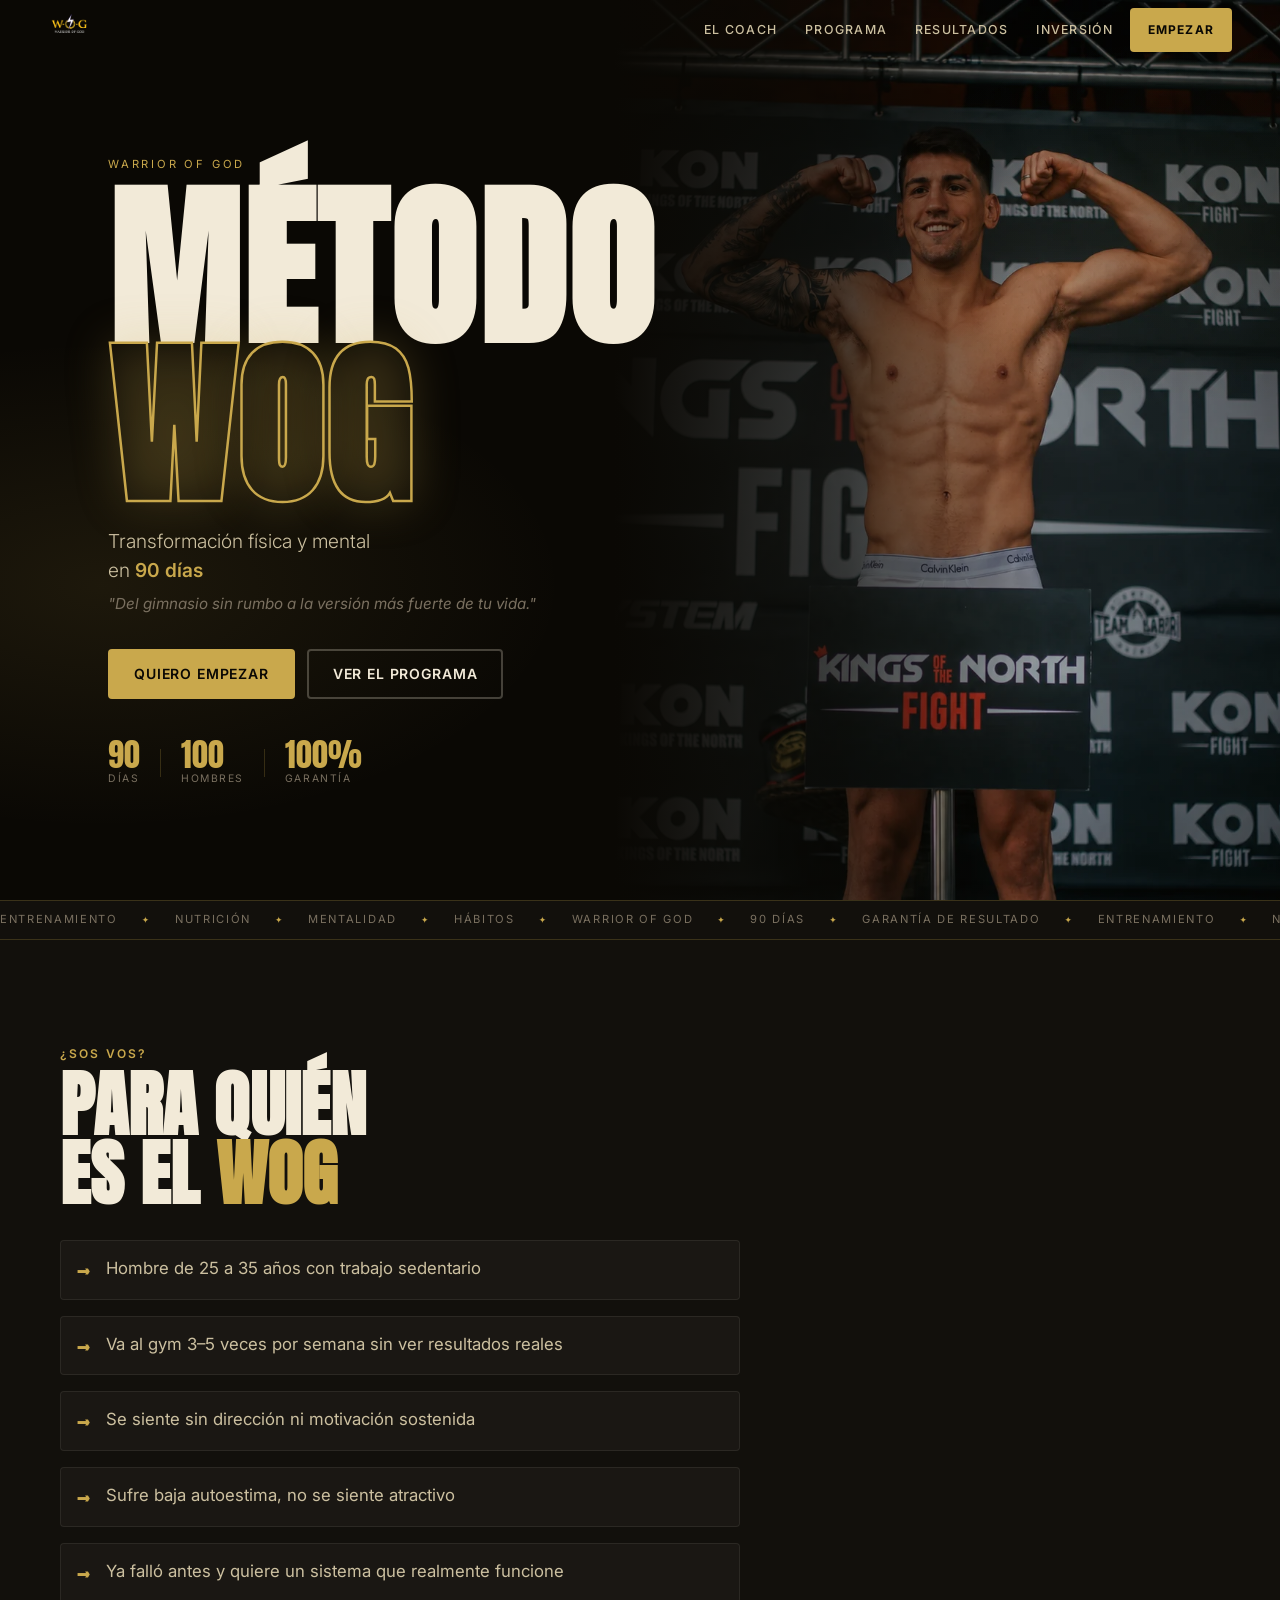
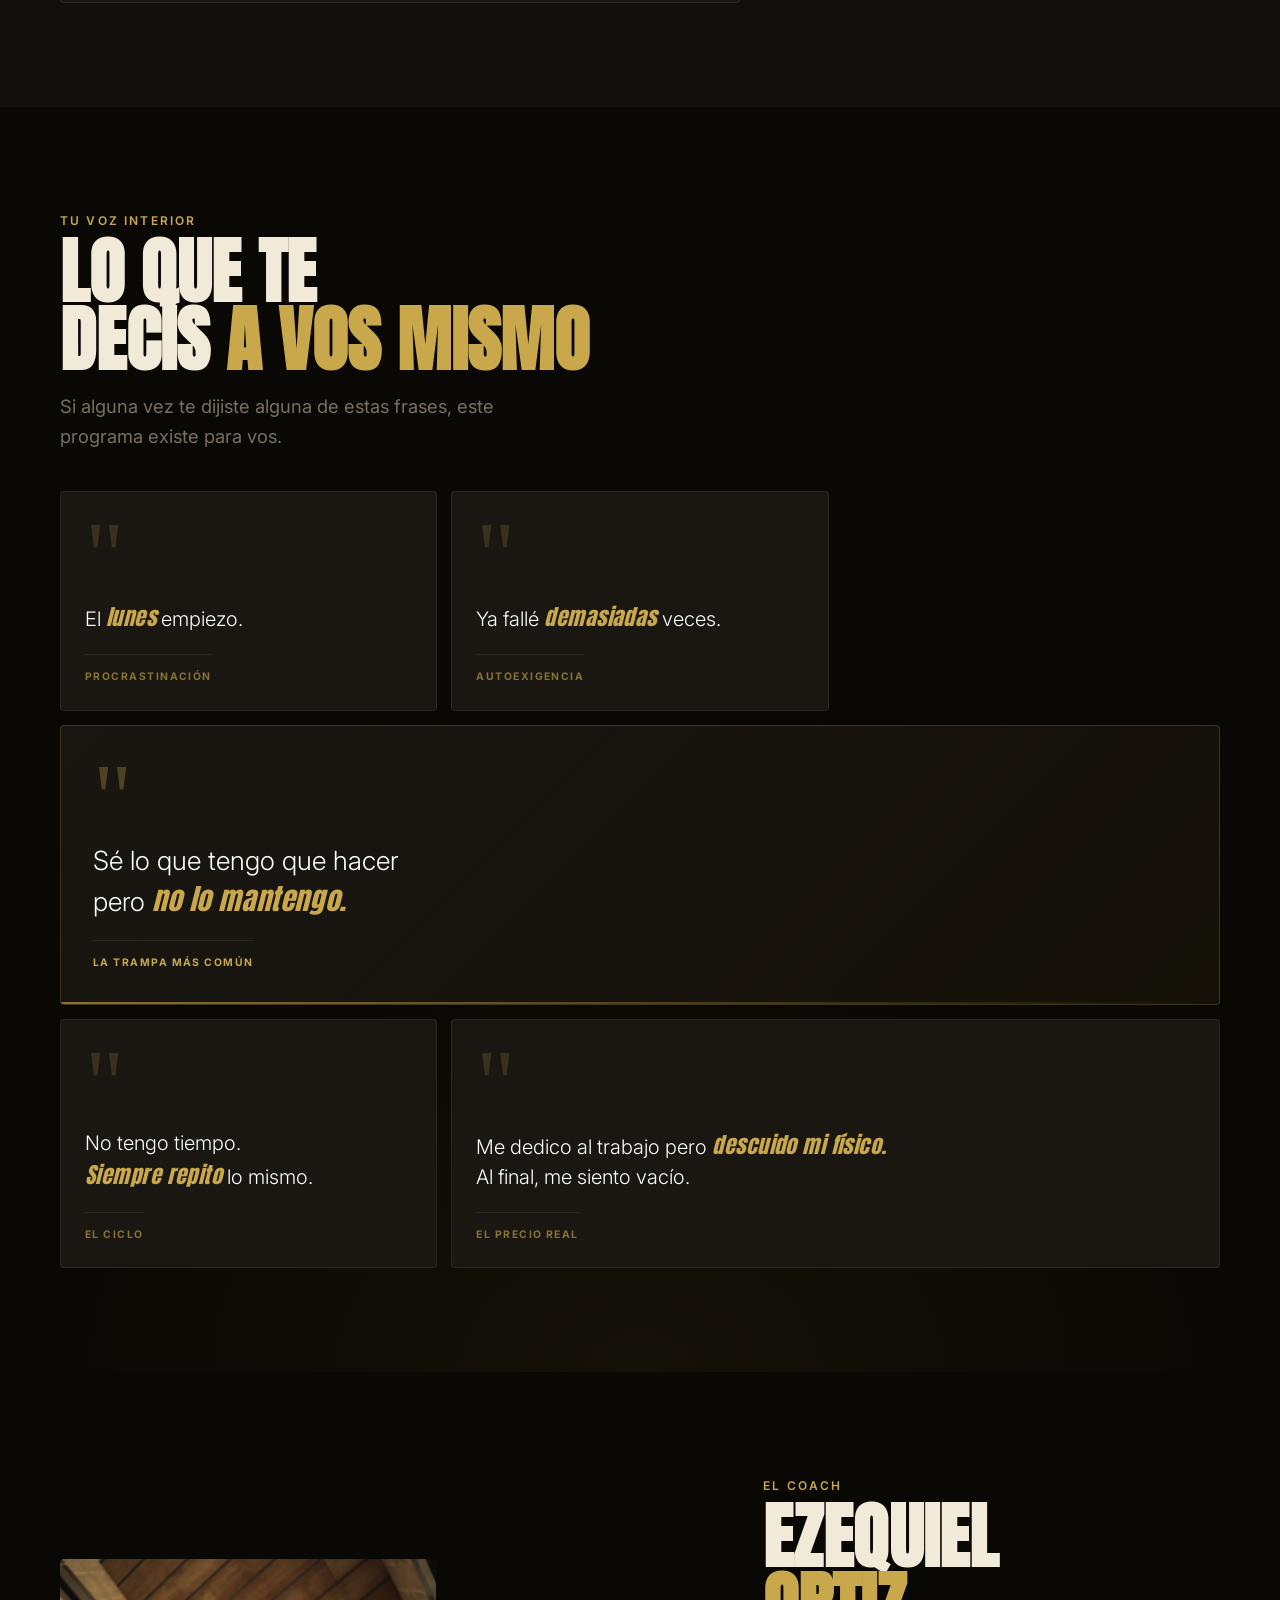
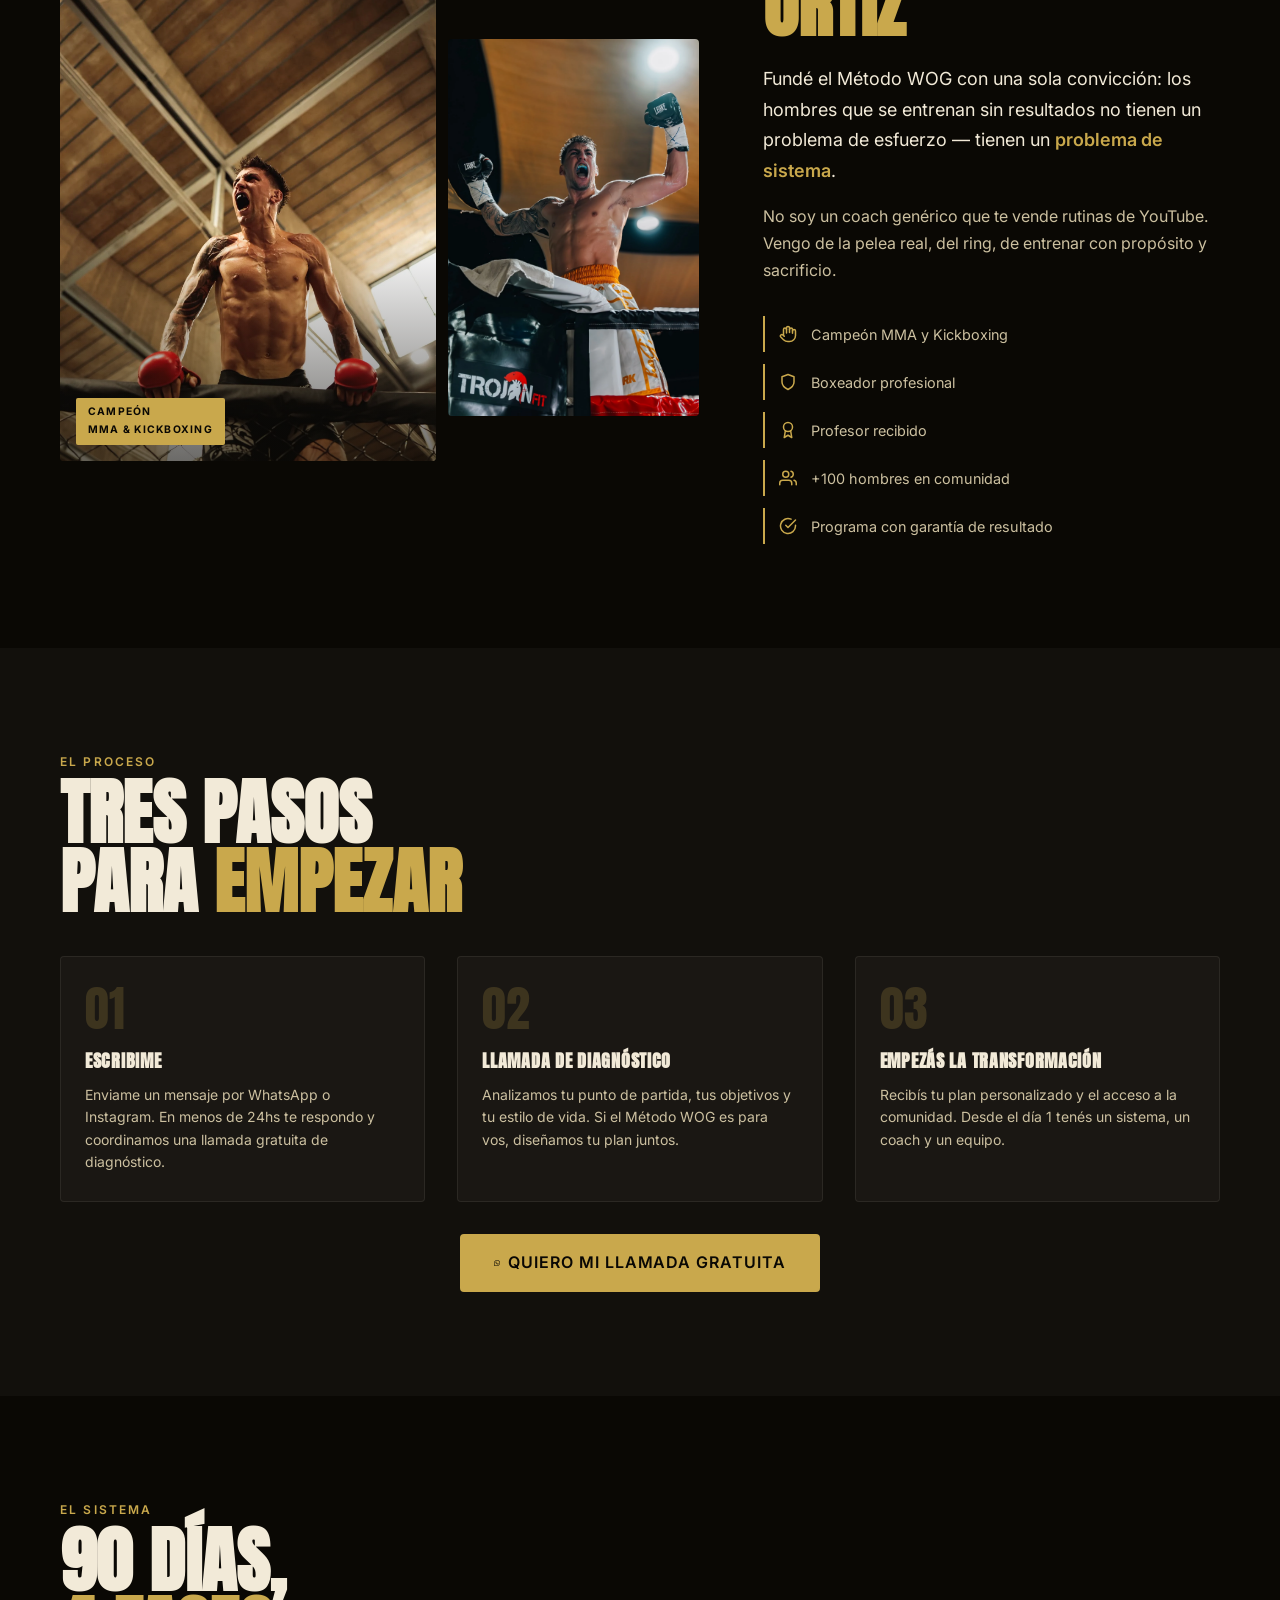
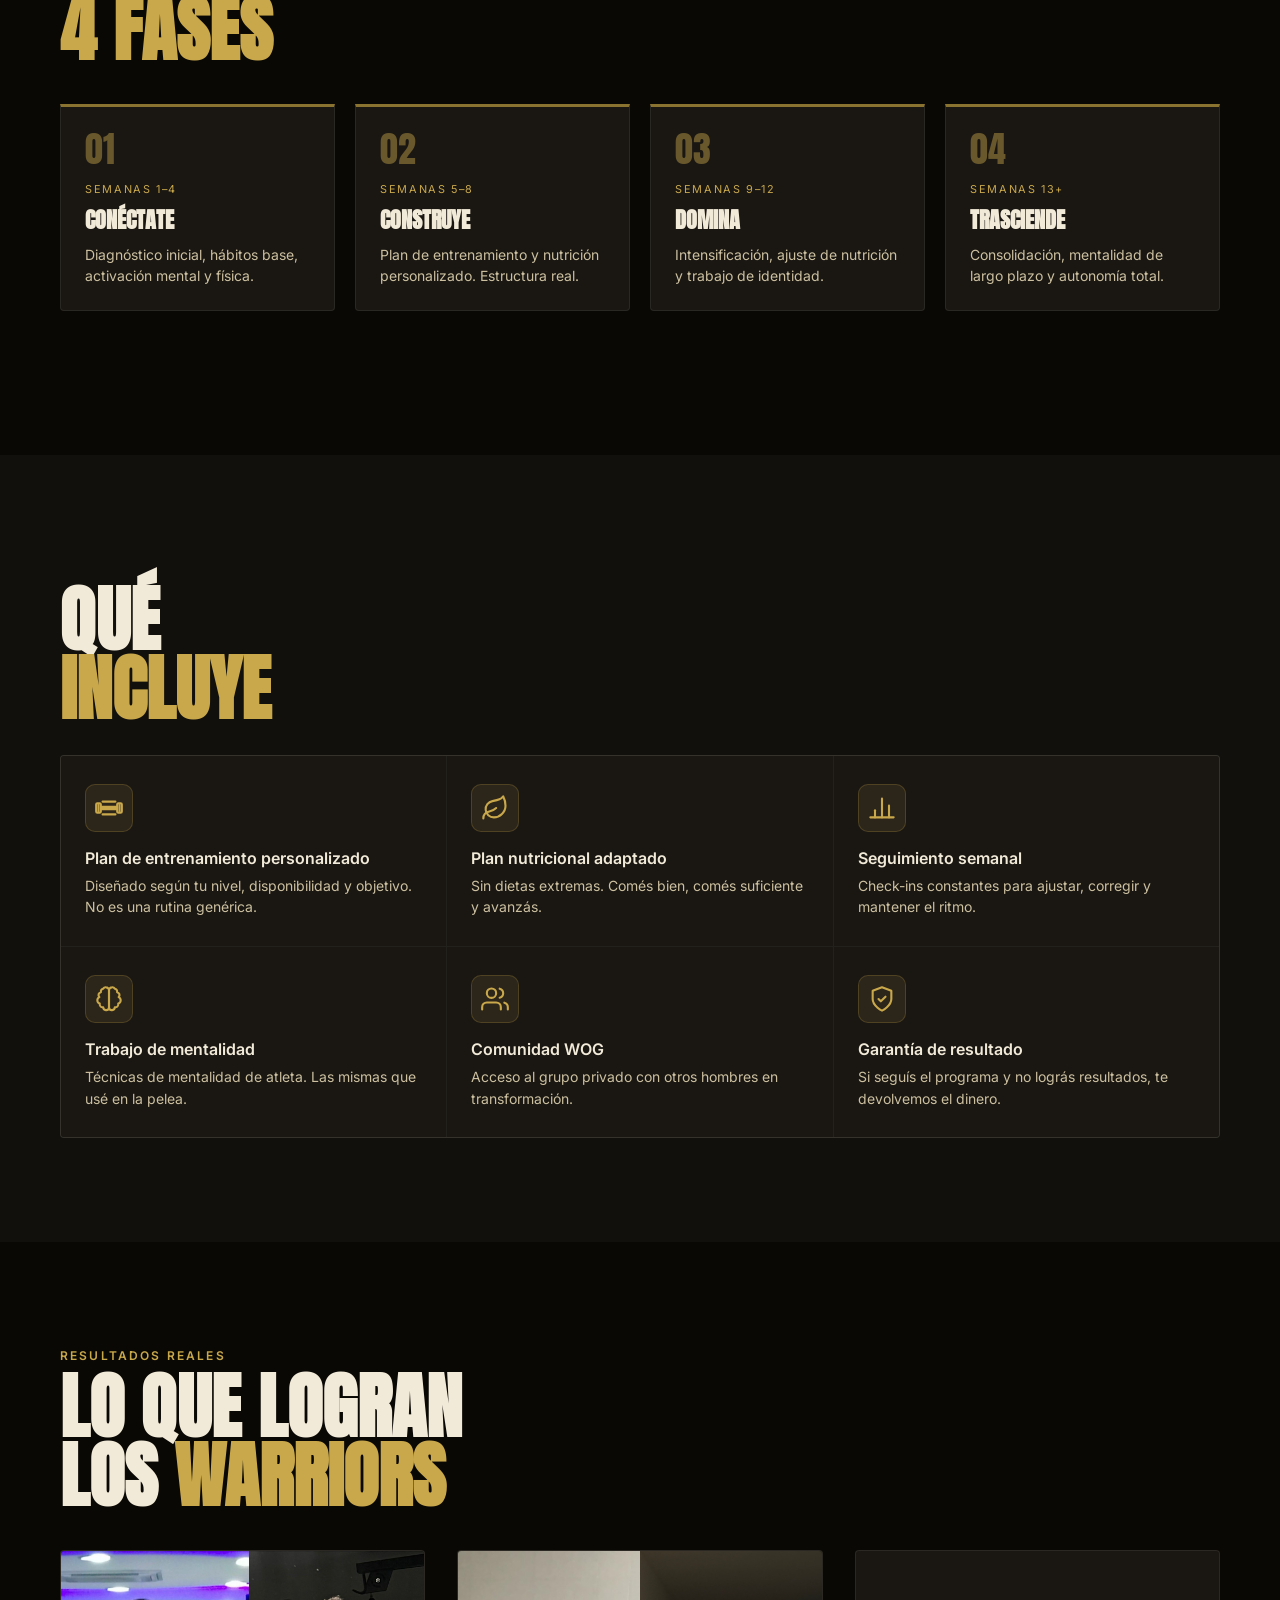
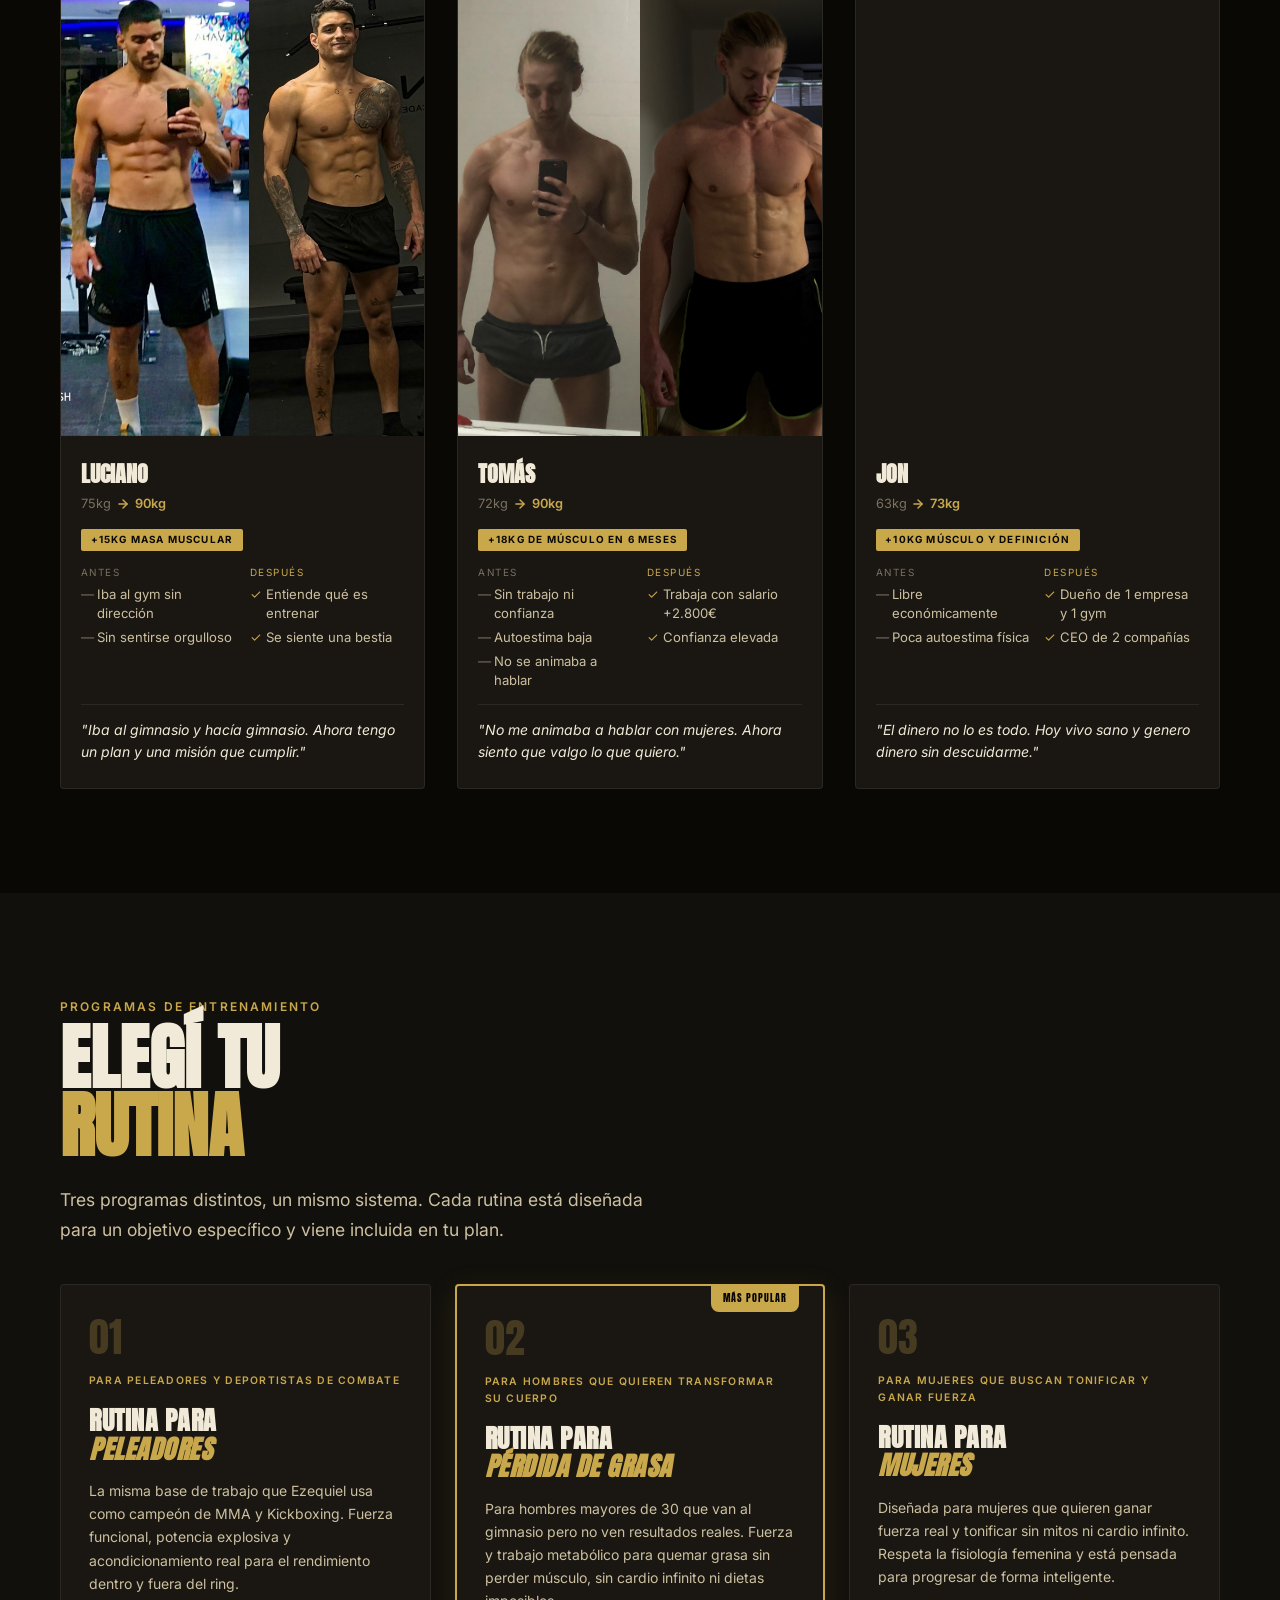
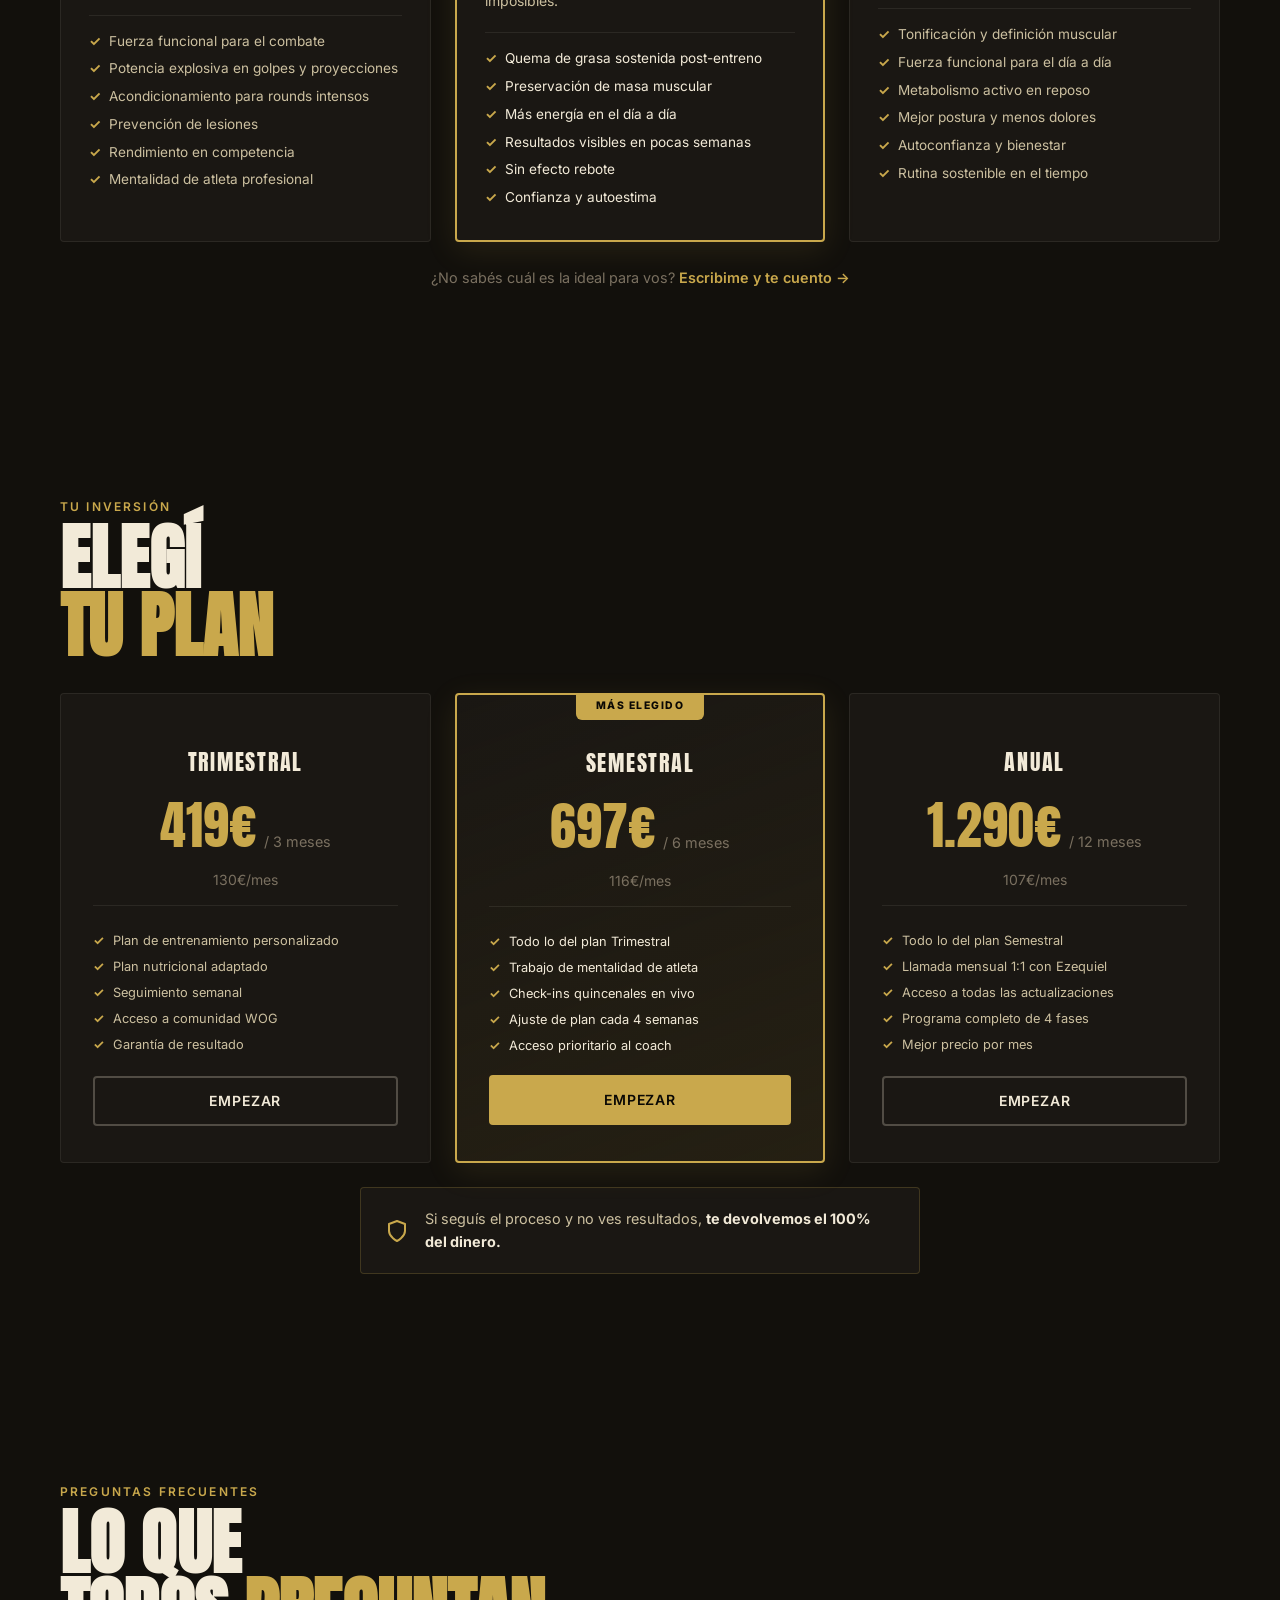
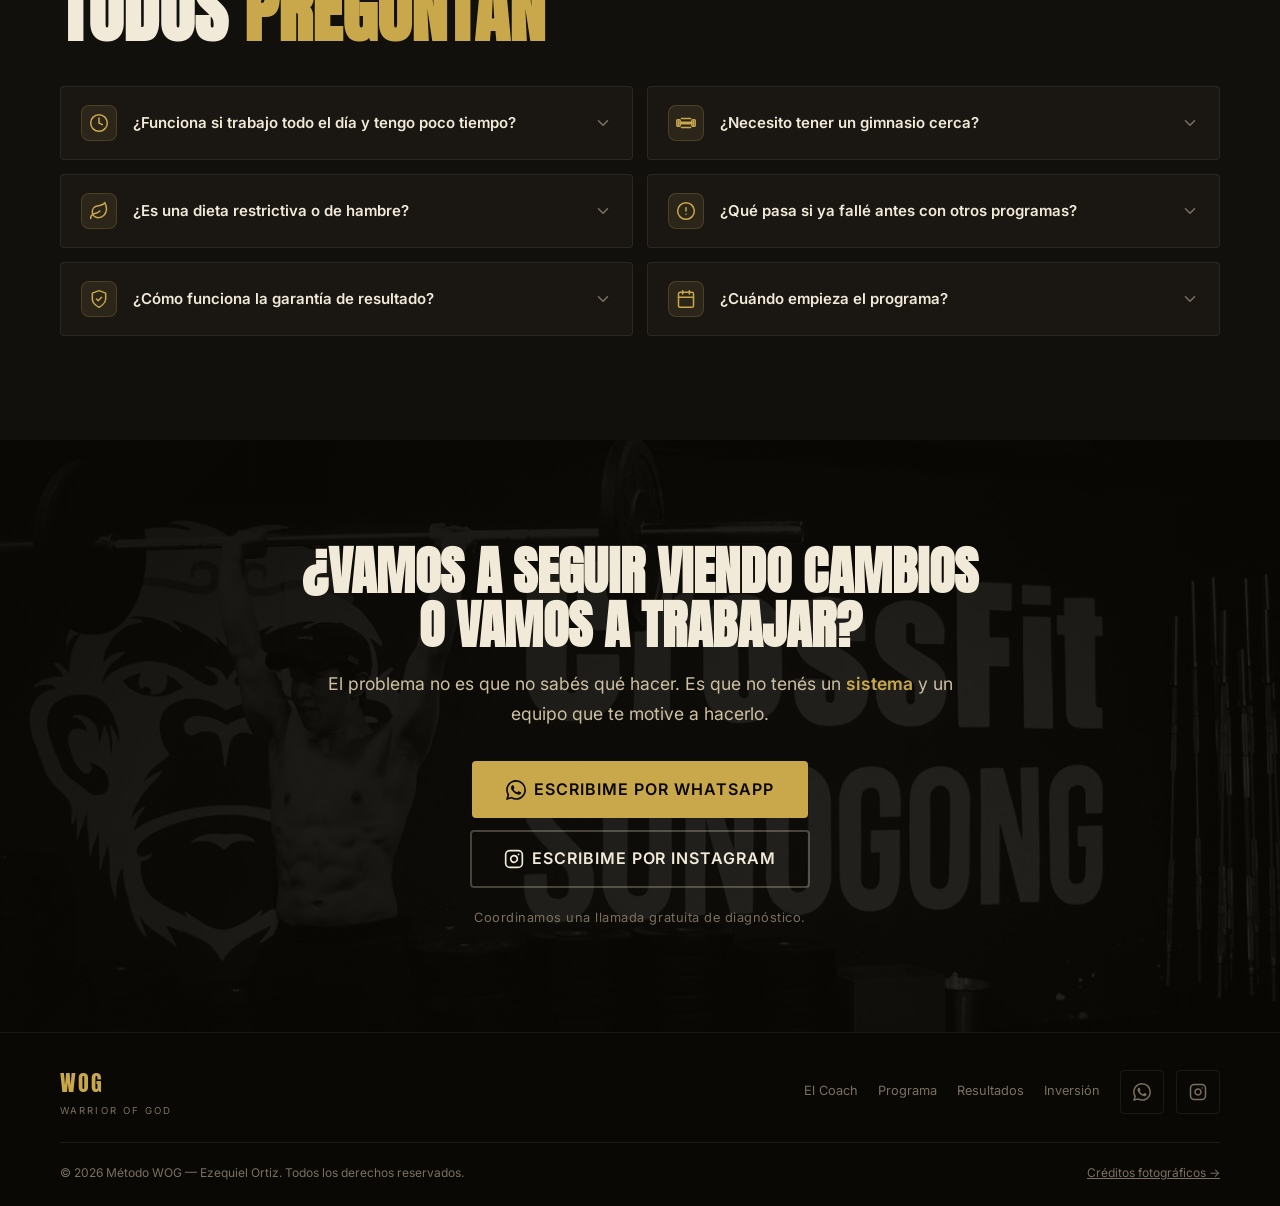
==== index.html @ 477e949a "refactor: reorder sections for conversion funnel (dolor → solución → prueba → acción) Move s-para-qu" ====
<!doctype html>
<html lang="es-AR">
<head>
  <meta charset="utf-8" />
  <meta name="viewport" content="width=device-width, initial-scale=1" />
  <title>Método WOG — Transformación física y mental en 90 días</title>
  <meta name="description" content="Del gimnasio sin rumbo a la versión más fuerte de tu vida. Programa de transformación de 90 días con Ezequiel Ortiz, Campeón MMA y Kickboxing." />

  <!-- Open Graph -->
  <meta property="og:type"        content="website" />
  <meta property="og:title"       content="Método WOG — Transformación física y mental en 90 días" />
  <meta property="og:description" content="Del gimnasio sin rumbo a la versión más fuerte de tu vida. Programa de transformación de 90 días con Ezequiel Ortiz, Campeón MMA y Kickboxing." />
  <meta property="og:image"       content="https://metodowog.com/assets/img/hero-v3.webp" />
  <meta property="og:locale"      content="es_AR" />

  <!-- Twitter / X -->
  <meta name="twitter:card"        content="summary_large_image" />
  <meta name="twitter:title"       content="Método WOG — Transformación física y mental en 90 días" />
  <meta name="twitter:description" content="Del gimnasio sin rumbo a la versión más fuerte de tu vida. Programa de 90 días con Ezequiel Ortiz." />
  <meta name="twitter:image"       content="https://metodowog.com/assets/img/hero-v3.webp" />

  <!-- Canonical (actualizar con la URL real al publicar) -->
  <link rel="canonical" href="https://metodowog.com/" />

  <!-- Favicon -->
  <link rel="icon" href="assets/img/favicon.svg" type="image/svg+xml" />
  <link rel="icon" href="assets/img/favicon.png" type="image/png" sizes="32x32" />

  <!-- Preload hero -->
  <link rel="preload" as="image" href="assets/img/hero-v3.webp" fetchpriority="high" />

  <!-- Fonts -->
  <link rel="preconnect" href="https://fonts.googleapis.com" />
  <link rel="preconnect" href="https://fonts.gstatic.com" crossorigin />
  <link href="https://fonts.googleapis.com/css2?family=Anton&family=Inter:wght@300;400;500;600;700&display=swap" rel="stylesheet" />

  <!-- Styles -->
  <link rel="stylesheet" href="styles.css?v=20260705" />
</head>
<body>

  <a href="#hero" class="skip-link">Saltar al contenido principal</a>

  <!-- ░░ SPLASH ░░ -->
  <div class="splash" data-splash aria-hidden="true">
    <div class="splash-inner">
      <span class="splash-wog">WOG</span>
      <span class="splash-sub">WARRIOR OF GOD</span>
      <div class="splash-bar" role="progressbar" aria-hidden="true"><div class="splash-fill"></div></div>
    </div>
  </div>

  <!-- ░░ NAV ░░ -->
  <nav class="nav" id="nav" role="navigation" aria-label="Navegación principal">
    <a href="#hero" class="nav-brand" aria-label="Método WOG — inicio">
      <img src="assets/img/logo-wog.png" alt="WOG — Warrior of God" class="nav-logo">
    </a>
    <ul class="nav-links" id="nav-links" role="list">
      <li><a href="#quien-es" class="nav-link">El Coach</a></li>
      <li><a href="#programa" class="nav-link">Programa</a></li>
      <li><a href="#resultados" class="nav-link">Resultados</a></li>
      <li><a href="#inversion" class="nav-link">Inversión</a></li>
    </ul>
    <a href="https://wa.me/34637227382?text=Hola%20Ezequiel%2C%20quiero%20saber%20m%C3%A1s%20sobre%20el%20M%C3%A9todo%20WOG." class="nav-cta" target="_blank" rel="noopener">Empezar</a>
    <button class="nav-burger" id="nav-burger" aria-label="Abrir menú" aria-expanded="false" aria-controls="nav-links">
      <span aria-hidden="true"></span>
      <span aria-hidden="true"></span>
      <span aria-hidden="true"></span>
    </button>
  </nav>

  <!-- ░░ HERO ░░ -->
  <section class="hero" id="hero">
    <div class="hero-bg" aria-hidden="true">
      <img src="assets/img/hero-v3.webp" alt="" fetchpriority="high" loading="eager" decoding="sync" />
      <div class="hero-tint"></div>
    </div>
    <div class="hero-mesh" aria-hidden="true"></div>

    <div class="hero-inner">
      <p class="hero-kicker">Warrior of God</p>
      <h1 class="hero-title">
        <span class="hero-line-cream">MÉTODO</span>
        <span class="hero-line-gold">WOG</span>
      </h1>
      <p class="hero-sub">Transformación física y mental<br>en <strong>90 días</strong></p>
      <p class="hero-quote">"Del gimnasio sin rumbo a la versión más fuerte de tu vida."</p>
      <div class="hero-actions">
        <a href="#inversion" class="btn btn-primary">Quiero Empezar</a>
        <a href="#programa" class="btn btn-ghost">Ver el Programa</a>
      </div>
      <div class="hero-stats" aria-label="Estadísticas del programa">
        <div class="hero-stat">
          <span class="stat-num" data-count-to="90">90</span>
          <span class="stat-label">días</span>
        </div>
        <div class="stat-sep" aria-hidden="true"></div>
        <div class="hero-stat">
          <span class="stat-num" data-count-to="100">100</span>
          <span class="stat-label">hombres</span>
        </div>
        <div class="stat-sep" aria-hidden="true"></div>
        <div class="hero-stat">
          <span class="stat-num"><span data-count-to="100">100</span>%</span>
          <span class="stat-label">garantía</span>
        </div>
      </div>
    </div>
  </section>

  <!-- ░░ MARQUEE ░░ -->
  <div class="marquee-wrap" aria-hidden="true">
    <div class="marquee-track">
      <span>Entrenamiento</span><span class="m-dot">✦</span>
      <span>Nutrición</span><span class="m-dot">✦</span>
      <span>Mentalidad</span><span class="m-dot">✦</span>
      <span>Hábitos</span><span class="m-dot">✦</span>
      <span>Warrior of God</span><span class="m-dot">✦</span>
      <span>90 Días</span><span class="m-dot">✦</span>
      <span>Garantía de Resultado</span><span class="m-dot">✦</span>
      <span>Entrenamiento</span><span class="m-dot">✦</span>
      <span>Nutrición</span><span class="m-dot">✦</span>
      <span>Mentalidad</span><span class="m-dot">✦</span>
      <span>Hábitos</span><span class="m-dot">✦</span>
      <span>Warrior of God</span><span class="m-dot">✦</span>
      <span>90 Días</span><span class="m-dot">✦</span>
      <span>Garantía de Resultado</span><span class="m-dot">✦</span>
    </div>
  </div>

  <!-- ░░ PARA QUIÉN ░░ -->
  <section class="section s-para-quien" id="para-quien">
    <div class="container">
      <p class="kicker reveal">¿Sos vos?</p>
      <h2 class="title reveal">Para quién<br>es el <em>WOG</em></h2>
      <ul class="arrow-list reveal">
        <li><span class="arrow" aria-hidden="true">→</span><span>Hombre de 25 a 35 años con trabajo sedentario</span></li>
        <li><span class="arrow" aria-hidden="true">→</span><span>Va al gym 3–5 veces por semana sin ver resultados reales</span></li>
        <li><span class="arrow" aria-hidden="true">→</span><span>Se siente sin dirección ni motivación sostenida</span></li>
        <li><span class="arrow" aria-hidden="true">→</span><span>Sufre baja autoestima, no se siente atractivo</span></li>
        <li><span class="arrow" aria-hidden="true">→</span><span>Ya falló antes y quiere un sistema que realmente funcione</span></li>
      </ul>
    </div>
  </section>

  <!-- ░░ LO QUE TE DECÍS ░░ -->
  <section class="section s-voces" id="voces">
    <div class="container">
      <p class="kicker reveal">Tu voz interior</p>
      <h2 class="title reveal">Lo que te<br>decís <em>a vos mismo</em></h2>
      <p class="voces-intro reveal">Si alguna vez te dijiste alguna de estas frases, este programa existe para vos.</p>

      <div class="voces-bento">

        <!-- Frase 1 — card normal -->
        <div class="voz-card reveal" data-size="md">
          <span class="voz-qmark" aria-hidden="true">"</span>
          <p class="voz-text">El <em>lunes</em> empiezo.</p>
          <span class="voz-tag">Procrastinación</span>
        </div>

        <!-- Frase 2 — card normal -->
        <div class="voz-card reveal" data-size="md">
          <span class="voz-qmark" aria-hidden="true">"</span>
          <p class="voz-text">Ya fallé <em>demasiadas</em> veces.</p>
          <span class="voz-tag">Autoexigencia</span>
        </div>

        <!-- Frase héroe — ocupa todo el ancho -->
        <div class="voz-card voz-card--hero reveal" data-size="hero">
          <span class="voz-qmark" aria-hidden="true">"</span>
          <p class="voz-text">Sé lo que tengo que hacer<br>pero <em>no lo mantengo.</em></p>
          <span class="voz-tag">La trampa más común</span>
        </div>

        <!-- Frase 4 -->
        <div class="voz-card reveal" data-size="md">
          <span class="voz-qmark" aria-hidden="true">"</span>
          <p class="voz-text">No tengo tiempo.<br><em>Siempre repito</em> lo mismo.</p>
          <span class="voz-tag">El ciclo</span>
        </div>

        <!-- Frase 5 — card grande -->
        <div class="voz-card voz-card--wide reveal" data-size="lg">
          <span class="voz-qmark" aria-hidden="true">"</span>
          <p class="voz-text">Me dedico al trabajo pero <em>descuido mi físico.</em><br>Al final, me siento vacío.</p>
          <span class="voz-tag">El precio real</span>
        </div>

      </div>
    </div>
  </section>

  <!-- ░░ QUIÉN ES ░░ -->
  <section class="section s-quien" id="quien-es">
    <div class="container">
      <div class="quien-grid">
        <div class="quien-img-col">
          <div class="quien-photos reveal">
            <div class="quien-photo-main">
              <img src="assets/img/ezequiel-pelea.webp" alt="Ezequiel Ortiz en la jaula MMA" loading="lazy" decoding="async" />
              <div class="quien-badge">
                <span>Campeón</span>
                <span>MMA &amp; Kickboxing</span>
              </div>
            </div>
            <div class="quien-photo-sec">
              <img src="assets/img/ezequiel-victoria.webp" alt="Ezequiel Ortiz celebrando victoria en el ring" loading="lazy" decoding="async" />
            </div>
          </div>
        </div>
        <div class="quien-text">
          <p class="kicker reveal">El Coach</p>
          <h2 class="title reveal">Ezequiel<br><em>Ortiz</em></h2>
          <p class="quien-lead reveal">
            Fundé el Método WOG con una sola convicción: los hombres que se entrenan sin resultados no tienen un problema de esfuerzo — tienen un <strong>problema de sistema</strong>.
          </p>
          <p class="quien-body reveal">
            No soy un coach genérico que te vende rutinas de YouTube. Vengo de la pelea real, del ring, de entrenar con propósito y sacrificio.
          </p>
          <ul class="quien-badges reveal" aria-label="Credenciales">
            <li class="badge-item">
              <!-- fist icon -->
              <svg class="badge-ico" width="18" height="18" viewBox="0 0 24 24" fill="none" stroke="currentColor" stroke-width="2" stroke-linecap="round" stroke-linejoin="round" aria-hidden="true"><path d="M18 11V6a2 2 0 0 0-2-2v0a2 2 0 0 0-2 2v0"/><path d="M14 10V4a2 2 0 0 0-2-2v0a2 2 0 0 0-2 2v2"/><path d="M10 10.5V6a2 2 0 0 0-2-2v0a2 2 0 0 0-2 2v8"/><path d="M18 8a2 2 0 1 1 4 0v6a8 8 0 0 1-8 8h-2c-2.8 0-4.5-.86-5.99-2.34l-3.6-3.6a2 2 0 0 1 2.83-2.82L7 15"/></svg>
              <span>Campeón MMA y Kickboxing</span>
            </li>
            <li class="badge-item">
              <!-- shield icon -->
              <svg class="badge-ico" width="18" height="18" viewBox="0 0 24 24" fill="none" stroke="currentColor" stroke-width="2" stroke-linecap="round" stroke-linejoin="round" aria-hidden="true"><path d="M12 22s8-4 8-10V5l-8-3-8 3v7c0 6 8 10 8 10z"/></svg>
              <span>Boxeador profesional</span>
            </li>
            <li class="badge-item">
              <!-- award icon -->
              <svg class="badge-ico" width="18" height="18" viewBox="0 0 24 24" fill="none" stroke="currentColor" stroke-width="2" stroke-linecap="round" stroke-linejoin="round" aria-hidden="true"><circle cx="12" cy="8" r="6"/><path d="M15.477 12.89 17 22l-5-3-5 3 1.523-9.11"/></svg>
              <span>Profesor recibido</span>
            </li>
            <li class="badge-item">
              <!-- users icon -->
              <svg class="badge-ico" width="18" height="18" viewBox="0 0 24 24" fill="none" stroke="currentColor" stroke-width="2" stroke-linecap="round" stroke-linejoin="round" aria-hidden="true"><path d="M17 21v-2a4 4 0 0 0-4-4H5a4 4 0 0 0-4 4v2"/><circle cx="9" cy="7" r="4"/><path d="M23 21v-2a4 4 0 0 0-3-3.87"/><path d="M16 3.13a4 4 0 0 1 0 7.75"/></svg>
              <span>+100 hombres en comunidad</span>
            </li>
            <li class="badge-item">
              <!-- check-circle icon -->
              <svg class="badge-ico" width="18" height="18" viewBox="0 0 24 24" fill="none" stroke="currentColor" stroke-width="2" stroke-linecap="round" stroke-linejoin="round" aria-hidden="true"><path d="M22 11.08V12a10 10 0 1 1-5.93-9.14"/><polyline points="22 4 12 14.01 9 11.01"/></svg>
              <span>Programa con garantía de resultado</span>
            </li>
          </ul>
        </div>
      </div>
    </div>
  </section>

  <!-- ░░ CÓMO FUNCIONA ░░ -->
  <section class="section s-como" id="como-funciona">
    <div class="container">
      <p class="kicker reveal">El proceso</p>
      <h2 class="title reveal">Tres pasos<br>para <em>empezar</em></h2>
      <div class="pasos-grid">
        <div class="paso reveal">
          <div class="paso-num" aria-hidden="true">01</div>
          <div class="paso-body">
            <h3 class="paso-title">Escribime</h3>
            <p class="paso-desc">Enviame un mensaje por WhatsApp o Instagram. En menos de 24hs te respondo y coordinamos una llamada gratuita de diagnóstico.</p>
          </div>
        </div>
        <div class="paso reveal">
          <div class="paso-num" aria-hidden="true">02</div>
          <div class="paso-body">
            <h3 class="paso-title">Llamada de diagnóstico</h3>
            <p class="paso-desc">Analizamos tu punto de partida, tus objetivos y tu estilo de vida. Si el Método WOG es para vos, diseñamos tu plan juntos.</p>
          </div>
        </div>
        <div class="paso reveal">
          <div class="paso-num" aria-hidden="true">03</div>
          <div class="paso-body">
            <h3 class="paso-title">Empezás la transformación</h3>
            <p class="paso-desc">Recibís tu plan personalizado y el acceso a la comunidad. Desde el día 1 tenés un sistema, un coach y un equipo.</p>
          </div>
        </div>
      </div>
      <div class="como-cta reveal">
        <a href="https://wa.me/34637227382?text=Hola%20Ezequiel%2C%20quiero%20coordinar%20mi%20llamada%20de%20diagn%C3%B3stico%20gratuita." class="btn btn-primary btn-lg" target="_blank" rel="noopener">
          <svg width="20" height="20" viewBox="0 0 24 24" fill="currentColor" aria-hidden="true"><path d="M17.472 14.382c-.297-.149-1.758-.867-2.03-.967-.273-.099-.471-.148-.67.15-.197.297-.767.966-.94 1.164-.173.199-.347.223-.644.075-.297-.15-1.255-.463-2.39-1.475-.883-.788-1.48-1.761-1.653-2.059-.173-.297-.018-.458.13-.606.134-.133.298-.347.446-.52.149-.174.198-.298.298-.497.099-.198.05-.371-.025-.52-.075-.149-.669-1.612-.916-2.207-.242-.579-.487-.5-.669-.51-.173-.008-.371-.01-.57-.01-.198 0-.52.074-.792.372-.272.297-1.04 1.016-1.04 2.479 0 1.462 1.065 2.875 1.213 3.074.149.198 2.096 3.2 5.077 4.487.709.306 1.262.489 1.694.625.712.227 1.36.195 1.871.118.571-.085 1.758-.719 2.006-1.413.248-.694.248-1.289.173-1.413-.074-.124-.272-.198-.57-.347m-5.421 7.403h-.004a9.87 9.87 0 01-5.031-1.378l-.361-.214-3.741.982.998-3.648-.235-.374a9.86 9.86 0 01-1.51-5.26c.001-5.45 4.436-9.884 9.888-9.884 2.64 0 5.122 1.03 6.988 2.898a9.825 9.825 0 012.893 6.994c-.003 5.45-4.437 9.884-9.885 9.884m8.413-18.297A11.815 11.815 0 0012.05 0C5.495 0 .16 5.335.157 11.892c0 2.096.547 4.142 1.588 5.945L.057 24l6.305-1.654a11.882 11.882 0 005.683 1.448h.005c6.554 0 11.89-5.335 11.893-11.893a11.821 11.821 0 00-3.48-8.413z"/></svg>
          Quiero mi llamada gratuita
        </a>
      </div>
    </div>
  </section>

  <!-- ░░ PROGRAMA — 4 FASES ░░ -->
  <section class="section s-programa" id="programa">
    <div class="container">
      <p class="kicker reveal">El Sistema</p>
      <h2 class="title reveal">90 días,<br><em>4 fases</em></h2>

      <ol class="fases-list" aria-label="Las 4 fases del programa">
        <li class="fase">
          <div class="fase-num" aria-hidden="true">01</div>
          <div class="fase-body">
            <p class="fase-weeks">Semanas 1–4</p>
            <h3 class="fase-name">Conéctate</h3>
            <p class="fase-desc">Diagnóstico inicial, hábitos base, activación mental y física.</p>
          </div>
        </li>
        <li class="fase">
          <div class="fase-num" aria-hidden="true">02</div>
          <div class="fase-body">
            <p class="fase-weeks">Semanas 5–8</p>
            <h3 class="fase-name">Construye</h3>
            <p class="fase-desc">Plan de entrenamiento y nutrición personalizado. Estructura real.</p>
          </div>
        </li>
        <li class="fase">
          <div class="fase-num" aria-hidden="true">03</div>
          <div class="fase-body">
            <p class="fase-weeks">Semanas 9–12</p>
            <h3 class="fase-name">Domina</h3>
            <p class="fase-desc">Intensificación, ajuste de nutrición y trabajo de identidad.</p>
          </div>
        </li>
        <li class="fase">
          <div class="fase-num" aria-hidden="true">04</div>
          <div class="fase-body">
            <p class="fase-weeks">Semanas 13+</p>
            <h3 class="fase-name">Trasciende</h3>
            <p class="fase-desc">Consolidación, mentalidad de largo plazo y autonomía total.</p>
          </div>
        </li>
      </ol>
    </div>
  </section>

  <!-- ░░ QUÉ INCLUYE ░░ -->
  <section class="section s-incluye" id="incluye">
    <div class="container">
      <p class="kicker reveal">El Paquete Completo</p>
      <h2 class="title reveal">Qué<br><em>incluye</em></h2>
      <ul class="incluye-list" aria-label="Qué incluye el programa">
        <li class="incluye-item reveal">
          <div class="i-icon" aria-hidden="true">
            <!-- dumbbell -->
            <svg width="28" height="28" viewBox="0 0 24 24" fill="none" stroke="currentColor" stroke-width="1.8" stroke-linecap="round" stroke-linejoin="round"><path d="M6.5 6.5h11"/><path d="M6.5 17.5h11"/><path d="M3 9.5v5"/><path d="M21 9.5v5"/><rect x="1" y="8" width="4" height="8" rx="1"/><rect x="19" y="8" width="4" height="8" rx="1"/><rect x="5" y="11" width="14" height="2" rx="1"/></svg>
          </div>
          <div class="i-body">
            <h3>Plan de entrenamiento personalizado</h3>
            <p>Diseñado según tu nivel, disponibilidad y objetivo. No es una rutina genérica.</p>
          </div>
        </li>
        <li class="incluye-item reveal">
          <div class="i-icon" aria-hidden="true">
            <!-- leaf / nutrition -->
            <svg width="28" height="28" viewBox="0 0 24 24" fill="none" stroke="currentColor" stroke-width="1.8" stroke-linecap="round" stroke-linejoin="round"><path d="M11 20A7 7 0 0 1 9.8 6.1C15.5 5 17 4.48 19 2c1 2 2 4.18 2 8 0 5.5-4.78 10-10 10z"/><path d="M2 21c0-3 1.85-5.36 5.08-6C9.5 14.52 12 13 13 12"/></svg>
          </div>
          <div class="i-body">
            <h3>Plan nutricional adaptado</h3>
            <p>Sin dietas extremas. Comés bien, comés suficiente y avanzás.</p>
          </div>
        </li>
        <li class="incluye-item reveal">
          <div class="i-icon" aria-hidden="true">
            <!-- bar-chart / tracking -->
            <svg width="28" height="28" viewBox="0 0 24 24" fill="none" stroke="currentColor" stroke-width="1.8" stroke-linecap="round" stroke-linejoin="round"><line x1="18" y1="20" x2="18" y2="10"/><line x1="12" y1="20" x2="12" y2="4"/><line x1="6" y1="20" x2="6" y2="14"/><line x1="2" y1="20" x2="22" y2="20"/></svg>
          </div>
          <div class="i-body">
            <h3>Seguimiento semanal</h3>
            <p>Check-ins constantes para ajustar, corregir y mantener el ritmo.</p>
          </div>
        </li>
        <li class="incluye-item reveal">
          <div class="i-icon" aria-hidden="true">
            <!-- brain / mindset -->
            <svg width="28" height="28" viewBox="0 0 24 24" fill="none" stroke="currentColor" stroke-width="1.8" stroke-linecap="round" stroke-linejoin="round"><path d="M9.5 2A2.5 2.5 0 0 1 12 4.5v15a2.5 2.5 0 0 1-4.96-.46 2.5 2.5 0 0 1-2.96-3.08 3 3 0 0 1-.34-5.58 2.5 2.5 0 0 1 1.32-4.24 2.5 2.5 0 0 1 1.98-3A2.5 2.5 0 0 1 9.5 2Z"/><path d="M14.5 2A2.5 2.5 0 0 0 12 4.5v15a2.5 2.5 0 0 0 4.96-.46 2.5 2.5 0 0 0 2.96-3.08 3 3 0 0 0 .34-5.58 2.5 2.5 0 0 0-1.32-4.24 2.5 2.5 0 0 0-1.98-3A2.5 2.5 0 0 0 14.5 2Z"/></svg>
          </div>
          <div class="i-body">
            <h3>Trabajo de mentalidad</h3>
            <p>Técnicas de mentalidad de atleta. Las mismas que usé en la pelea.</p>
          </div>
        </li>
        <li class="incluye-item reveal">
          <div class="i-icon" aria-hidden="true">
            <!-- users / community -->
            <svg width="28" height="28" viewBox="0 0 24 24" fill="none" stroke="currentColor" stroke-width="1.8" stroke-linecap="round" stroke-linejoin="round"><path d="M17 21v-2a4 4 0 0 0-4-4H5a4 4 0 0 0-4 4v2"/><circle cx="9" cy="7" r="4"/><path d="M23 21v-2a4 4 0 0 0-3-3.87"/><path d="M16 3.13a4 4 0 0 1 0 7.75"/></svg>
          </div>
          <div class="i-body">
            <h3>Comunidad WOG</h3>
            <p>Acceso al grupo privado con otros hombres en transformación.</p>
          </div>
        </li>
        <li class="incluye-item reveal">
          <div class="i-icon" aria-hidden="true">
            <!-- shield-check / guarantee -->
            <svg width="28" height="28" viewBox="0 0 24 24" fill="none" stroke="currentColor" stroke-width="1.8" stroke-linecap="round" stroke-linejoin="round"><path d="M12 22s8-4 8-10V5l-8-3-8 3v7c0 6 8 10 8 10z"/><polyline points="9 12 11 14 15 10"/></svg>
          </div>
          <div class="i-body">
            <h3>Garantía de resultado</h3>
            <p>Si seguís el programa y no lográs resultados, te devolvemos el dinero.</p>
          </div>
        </li>
      </ul>
    </div>
  </section>

  <!-- ░░ RESULTADOS ░░ -->
  <section class="section s-resultados" id="resultados">
    <div class="container">
      <p class="kicker reveal">Resultados reales</p>
      <h2 class="title reveal">Lo que logran<br>los <em>Warriors</em></h2>
      <div class="testimonios-grid">

        <article class="testi reveal">
          <img src="assets/img/luciano.jpg" alt="Luciano — transformación física" class="testi-photo" loading="lazy" decoding="async" />
          <div class="testi-body">
            <header class="testi-head">
              <div class="testi-head-info">
                <h3 class="testi-nombre">Luciano</h3>
                <div class="testi-cambio" aria-label="Cambio de peso: de 75 kg a 90 kg">
                  <span class="t-antes">75kg</span>
                  <svg width="14" height="14" viewBox="0 0 24 24" fill="none" stroke="currentColor" stroke-width="2.5" stroke-linecap="round" stroke-linejoin="round" aria-hidden="true"><line x1="5" y1="12" x2="19" y2="12"/><polyline points="12 5 19 12 12 19"/></svg>
                  <span class="t-despues">90kg</span>
                </div>
              </div>
            </header>
            <p class="testi-tag">+15kg masa muscular</p>
            <div class="testi-ad">
              <div class="ad-col">
                <p class="ad-label">Antes</p>
                <ul>
                  <li>Iba al gym sin dirección</li>
                  <li>Sin sentirse orgulloso</li>
                </ul>
              </div>
              <div class="ad-col">
                <p class="ad-label ad-label--after">Después</p>
                <ul>
                  <li>Entiende qué es entrenar</li>
                  <li>Se siente una bestia</li>
                </ul>
              </div>
            </div>
            <blockquote class="testi-cita">"Iba al gimnasio y hacía gimnasio. Ahora tengo un plan y una misión que cumplir."</blockquote>
          </div>
        </article>

        <article class="testi reveal">
          <img src="assets/img/tomas.jpg" alt="Tomás — transformación física" class="testi-photo" loading="lazy" decoding="async" />
          <div class="testi-body">
            <header class="testi-head">
              <div class="testi-head-info">
                <h3 class="testi-nombre">Tomás</h3>
                <div class="testi-cambio" aria-label="Cambio de peso: de 72 kg a 90 kg">
                  <span class="t-antes">72kg</span>
                  <svg width="14" height="14" viewBox="0 0 24 24" fill="none" stroke="currentColor" stroke-width="2.5" stroke-linecap="round" stroke-linejoin="round" aria-hidden="true"><line x1="5" y1="12" x2="19" y2="12"/><polyline points="12 5 19 12 12 19"/></svg>
                  <span class="t-despues">90kg</span>
                </div>
              </div>
            </header>
            <p class="testi-tag">+18kg de músculo en 6 meses</p>
            <div class="testi-ad">
              <div class="ad-col">
                <p class="ad-label">Antes</p>
                <ul>
                  <li>Sin trabajo ni confianza</li>
                  <li>Autoestima baja</li>
                  <li>No se animaba a hablar</li>
                </ul>
              </div>
              <div class="ad-col">
                <p class="ad-label ad-label--after">Después</p>
                <ul>
                  <li>Trabaja con salario +2.800€</li>
                  <li>Confianza elevada</li>
                </ul>
              </div>
            </div>
            <blockquote class="testi-cita">"No me animaba a hablar con mujeres. Ahora siento que valgo lo que quiero."</blockquote>
          </div>
        </article>

        <article class="testi reveal">
          <img src="assets/img/jon.jpg" alt="Jon — transformación física" class="testi-photo" loading="lazy" decoding="async" />
          <div class="testi-body">
            <header class="testi-head">
              <div class="testi-head-info">
                <h3 class="testi-nombre">Jon</h3>
                <div class="testi-cambio" aria-label="Cambio de peso: de 63 kg a 73 kg">
                  <span class="t-antes">63kg</span>
                  <svg width="14" height="14" viewBox="0 0 24 24" fill="none" stroke="currentColor" stroke-width="2.5" stroke-linecap="round" stroke-linejoin="round" aria-hidden="true"><line x1="5" y1="12" x2="19" y2="12"/><polyline points="12 5 19 12 12 19"/></svg>
                  <span class="t-despues">73kg</span>
                </div>
              </div>
            </header>
            <p class="testi-tag">+10kg músculo y definición</p>
            <div class="testi-ad">
              <div class="ad-col">
                <p class="ad-label">Antes</p>
                <ul>
                  <li>Libre económicamente</li>
                  <li>Poca autoestima física</li>
                </ul>
              </div>
              <div class="ad-col">
                <p class="ad-label ad-label--after">Después</p>
                <ul>
                  <li>Dueño de 1 empresa y 1 gym</li>
                  <li>CEO de 2 compañías</li>
                </ul>
              </div>
            </div>
            <blockquote class="testi-cita">"El dinero no lo es todo. Hoy vivo sano y genero dinero sin descuidarme."</blockquote>
          </div>
        </article>

      </div>
    </div>
  </section>

  <!-- ░░ RUTINAS ░░ -->
  <section class="section s-rutinas" id="rutinas">
    <div class="container">
      <p class="kicker reveal">Programas de entrenamiento</p>
      <h2 class="title reveal">Elegí tu<br><em>rutina</em></h2>
      <p class="rutinas-sub reveal">Tres programas distintos, un mismo sistema. Cada rutina está diseñada para un objetivo específico y viene incluida en tu plan.</p>

      <div class="rutinas-grid">

        <div class="rutina-card reveal">
          <div class="rutina-num">01</div>
          <p class="rutina-tag">Para peleadores y deportistas de combate</p>
          <h3 class="rutina-title">Rutina para<br><em>Peleadores</em></h3>
          <p class="rutina-desc">La misma base de trabajo que Ezequiel usa como campeón de MMA y Kickboxing. Fuerza funcional, potencia explosiva y acondicionamiento real para el rendimiento dentro y fuera del ring.</p>
          <ul class="rutina-features">
            <li>Fuerza funcional para el combate</li>
            <li>Potencia explosiva en golpes y proyecciones</li>
            <li>Acondicionamiento para rounds intensos</li>
            <li>Prevención de lesiones</li>
            <li>Rendimiento en competencia</li>
            <li>Mentalidad de atleta profesional</li>
          </ul>
        </div>

        <div class="rutina-card rutina-card--destacada reveal">
          <div class="rutina-num">02</div>
          <p class="rutina-tag">Para hombres que quieren transformar su cuerpo</p>
          <h3 class="rutina-title">Rutina para<br><em>Pérdida de Grasa</em></h3>
          <p class="rutina-desc">Para hombres mayores de 30 que van al gimnasio pero no ven resultados reales. Fuerza y trabajo metabólico para quemar grasa sin perder músculo, sin cardio infinito ni dietas imposibles.</p>
          <ul class="rutina-features">
            <li>Quema de grasa sostenida post-entreno</li>
            <li>Preservación de masa muscular</li>
            <li>Más energía en el día a día</li>
            <li>Resultados visibles en pocas semanas</li>
            <li>Sin efecto rebote</li>
            <li>Confianza y autoestima</li>
          </ul>
        </div>

        <div class="rutina-card reveal">
          <div class="rutina-num">03</div>
          <p class="rutina-tag">Para mujeres que buscan tonificar y ganar fuerza</p>
          <h3 class="rutina-title">Rutina para<br><em>Mujeres</em></h3>
          <p class="rutina-desc">Diseñada para mujeres que quieren ganar fuerza real y tonificar sin mitos ni cardio infinito. Respeta la fisiología femenina y está pensada para progresar de forma inteligente.</p>
          <ul class="rutina-features">
            <li>Tonificación y definición muscular</li>
            <li>Fuerza funcional para el día a día</li>
            <li>Metabolismo activo en reposo</li>
            <li>Mejor postura y menos dolores</li>
            <li>Autoconfianza y bienestar</li>
            <li>Rutina sostenible en el tiempo</li>
          </ul>
        </div>

      </div>

      <p class="rutinas-cta-nota reveal">¿No sabés cuál es la ideal para vos? <a href="https://wa.me/34637227382?text=Hola%20Ezequiel%2C%20quiero%20saber%20cu%C3%A1l%20es%20la%20rutina%20ideal%20para%20m%C3%AD." target="_blank" rel="noopener">Escribime y te cuento →</a></p>
    </div>
  </section>

  <!-- ░░ INVERSIÓN ░░ -->
  <section class="section s-inversion" id="inversion">
    <div class="container">
      <p class="kicker reveal">Tu inversión</p>
      <h2 class="title reveal">Elegí<br><em>tu plan</em></h2>
      <div class="planes-grid">

        <div class="plan">
          <p class="plan-nombre">Trimestral</p>
          <div class="plan-precio"><span class="plan-monto">419€</span><span class="plan-dur">/ 3 meses</span></div>
          <p class="plan-mensual">130€/mes</p>
          <ul class="plan-features">
            <li>Plan de entrenamiento personalizado</li>
            <li>Plan nutricional adaptado</li>
            <li>Seguimiento semanal</li>
            <li>Acceso a comunidad WOG</li>
            <li>Garantía de resultado</li>
          </ul>
          <a href="https://wa.me/34637227382?text=Hola%20Ezequiel%2C%20quiero%20m%C3%A1s%20informaci%C3%B3n%20del%20Plan%20Trimestral%20(419%E2%82%AC%2F3%20meses)." class="btn btn-ghost plan-btn" target="_blank" rel="noopener">Empezar</a>
        </div>

        <div class="plan plan--destacado">
          <div class="plan-badge">Más elegido</div>
          <p class="plan-nombre">Semestral</p>
          <div class="plan-precio"><span class="plan-monto">697€</span><span class="plan-dur">/ 6 meses</span></div>
          <p class="plan-mensual">116€/mes</p>
          <ul class="plan-features">
            <li>Todo lo del plan Trimestral</li>
            <li>Trabajo de mentalidad de atleta</li>
            <li>Check-ins quincenales en vivo</li>
            <li>Ajuste de plan cada 4 semanas</li>
            <li>Acceso prioritario al coach</li>
          </ul>
          <a href="https://wa.me/34637227382?text=Hola%20Ezequiel%2C%20quiero%20m%C3%A1s%20informaci%C3%B3n%20del%20Plan%20Semestral%20(697%E2%82%AC%2F6%20meses)." class="btn btn-primary plan-btn" target="_blank" rel="noopener">Empezar</a>
        </div>

        <div class="plan">
          <p class="plan-nombre">Anual</p>
          <div class="plan-precio"><span class="plan-monto">1.290€</span><span class="plan-dur">/ 12 meses</span></div>
          <p class="plan-mensual">107€/mes</p>
          <ul class="plan-features">
            <li>Todo lo del plan Semestral</li>
            <li>Llamada mensual 1:1 con Ezequiel</li>
            <li>Acceso a todas las actualizaciones</li>
            <li>Programa completo de 4 fases</li>
            <li>Mejor precio por mes</li>
          </ul>
          <a href="https://wa.me/34637227382?text=Hola%20Ezequiel%2C%20quiero%20m%C3%A1s%20informaci%C3%B3n%20del%20Plan%20Anual%20(1.290%E2%82%AC%2F12%20meses)." class="btn btn-ghost plan-btn" target="_blank" rel="noopener">Empezar</a>
        </div>

      </div>

      <div class="garantia reveal" role="note">
        <svg width="24" height="24" viewBox="0 0 24 24" fill="none" stroke="currentColor" stroke-width="2" stroke-linecap="round" stroke-linejoin="round" aria-hidden="true"><path d="M12 22s8-4 8-10V5l-8-3-8 3v7c0 6 8 10 8 10z"/></svg>
        <p>Si seguís el proceso y no ves resultados, <strong>te devolvemos el 100% del dinero.</strong></p>
      </div>
    </div>
  </section>

  <!-- ░░ FAQ ░░ -->
  <section class="section s-faq" id="faq">
    <div class="container">
      <p class="kicker reveal">Preguntas frecuentes</p>
      <h2 class="title reveal">Lo que<br>todos <em>preguntan</em></h2>
      <div class="faq-grid">
        <details class="faq-item reveal">
          <summary class="faq-q">
            <span class="faq-icon" aria-hidden="true">
              <svg width="20" height="20" viewBox="0 0 24 24" fill="none" stroke="currentColor" stroke-width="1.8" stroke-linecap="round" stroke-linejoin="round"><circle cx="12" cy="12" r="10"/><polyline points="12 6 12 12 16 14"/></svg>
            </span>
            <span class="faq-q-text">¿Funciona si trabajo todo el día y tengo poco tiempo?</span>
            <span class="faq-chevron" aria-hidden="true">
              <svg width="18" height="18" viewBox="0 0 24 24" fill="none" stroke="currentColor" stroke-width="2" stroke-linecap="round" stroke-linejoin="round"><polyline points="6 9 12 15 18 9"/></svg>
            </span>
          </summary>
          <div class="faq-a">
            <p>Sí. El programa está diseñado para hombres con agenda ocupada. Los entrenamientos duran entre 45 y 60 minutos, y el plan nutricional se adapta a tu ritmo, no al revés. La clave no es tener tiempo — es saber qué hacer con el tiempo que tenés.</p>
          </div>
        </details>

        <details class="faq-item reveal">
          <summary class="faq-q">
            <span class="faq-icon" aria-hidden="true">
              <svg width="20" height="20" viewBox="0 0 24 24" fill="none" stroke="currentColor" stroke-width="1.8" stroke-linecap="round" stroke-linejoin="round"><path d="M6.5 6.5h11"/><path d="M6.5 17.5h11"/><path d="M3 9.5v5"/><path d="M21 9.5v5"/><rect x="1" y="8" width="4" height="8" rx="1"/><rect x="19" y="8" width="4" height="8" rx="1"/><rect x="5" y="11" width="14" height="2" rx="1"/></svg>
            </span>
            <span class="faq-q-text">¿Necesito tener un gimnasio cerca?</span>
            <span class="faq-chevron" aria-hidden="true">
              <svg width="18" height="18" viewBox="0 0 24 24" fill="none" stroke="currentColor" stroke-width="2" stroke-linecap="round" stroke-linejoin="round"><polyline points="6 9 12 15 18 9"/></svg>
            </span>
          </summary>
          <div class="faq-a">
            <p>Se recomienda acceso a un gym, pero el plan puede adaptarse para entrenamiento en casa con equipamiento mínimo. Lo importante es el sistema, no el lugar donde lo aplicás.</p>
          </div>
        </details>

        <details class="faq-item reveal">
          <summary class="faq-q">
            <span class="faq-icon" aria-hidden="true">
              <svg width="20" height="20" viewBox="0 0 24 24" fill="none" stroke="currentColor" stroke-width="1.8" stroke-linecap="round" stroke-linejoin="round"><path d="M11 20A7 7 0 0 1 9.8 6.1C15.5 5 17 4.48 19 2c1 2 2 4.18 2 8 0 5.5-4.78 10-10 10z"/><path d="M2 21c0-3 1.85-5.36 5.08-6C9.5 14.52 12 13 13 12"/></svg>
            </span>
            <span class="faq-q-text">¿Es una dieta restrictiva o de hambre?</span>
            <span class="faq-chevron" aria-hidden="true">
              <svg width="18" height="18" viewBox="0 0 24 24" fill="none" stroke="currentColor" stroke-width="2" stroke-linecap="round" stroke-linejoin="round"><polyline points="6 9 12 15 18 9"/></svg>
            </span>
          </summary>
          <div class="faq-a">
            <p>No. La nutrición del Método WOG está pensada para que comás suficiente, te sintás bien y avancés. Sin contar calorías obsesivamente ni pasar hambre. Si no es sostenible, no sirve.</p>
          </div>
        </details>

        <details class="faq-item reveal">
          <summary class="faq-q">
            <span class="faq-icon" aria-hidden="true">
              <svg width="20" height="20" viewBox="0 0 24 24" fill="none" stroke="currentColor" stroke-width="1.8" stroke-linecap="round" stroke-linejoin="round"><circle cx="12" cy="12" r="10"/><line x1="12" y1="8" x2="12" y2="12"/><line x1="12" y1="16" x2="12.01" y2="16"/></svg>
            </span>
            <span class="faq-q-text">¿Qué pasa si ya fallé antes con otros programas?</span>
            <span class="faq-chevron" aria-hidden="true">
              <svg width="18" height="18" viewBox="0 0 24 24" fill="none" stroke="currentColor" stroke-width="2" stroke-linecap="round" stroke-linejoin="round"><polyline points="6 9 12 15 18 9"/></svg>
            </span>
          </summary>
          <div class="faq-a">
            <p>El problema generalmente no es la disciplina — es el sistema. Los programas genéricos no se adaptan a tu realidad. Acá tenés seguimiento personalizado, ajustes constantes y un coach que ya pasó por donde vos estás.</p>
          </div>
        </details>

        <details class="faq-item reveal">
          <summary class="faq-q">
            <span class="faq-icon" aria-hidden="true">
              <svg width="20" height="20" viewBox="0 0 24 24" fill="none" stroke="currentColor" stroke-width="1.8" stroke-linecap="round" stroke-linejoin="round"><path d="M12 22s8-4 8-10V5l-8-3-8 3v7c0 6 8 10 8 10z"/><polyline points="9 12 11 14 15 10"/></svg>
            </span>
            <span class="faq-q-text">¿Cómo funciona la garantía de resultado?</span>
            <span class="faq-chevron" aria-hidden="true">
              <svg width="18" height="18" viewBox="0 0 24 24" fill="none" stroke="currentColor" stroke-width="2" stroke-linecap="round" stroke-linejoin="round"><polyline points="6 9 12 15 18 9"/></svg>
            </span>
          </summary>
          <div class="faq-a">
            <p>Si seguís el programa al pie de la letra — los entrenos, la nutrición y los check-ins — y en 90 días no ves resultados concretos, te devolvemos el 100% de tu inversión. Sin letra chica.</p>
          </div>
        </details>

        <details class="faq-item reveal">
          <summary class="faq-q">
            <span class="faq-icon" aria-hidden="true">
              <svg width="20" height="20" viewBox="0 0 24 24" fill="none" stroke="currentColor" stroke-width="1.8" stroke-linecap="round" stroke-linejoin="round"><rect x="3" y="4" width="18" height="18" rx="2" ry="2"/><line x1="16" y1="2" x2="16" y2="6"/><line x1="8" y1="2" x2="8" y2="6"/><line x1="3" y1="10" x2="21" y2="10"/></svg>
            </span>
            <span class="faq-q-text">¿Cuándo empieza el programa?</span>
            <span class="faq-chevron" aria-hidden="true">
              <svg width="18" height="18" viewBox="0 0 24 24" fill="none" stroke="currentColor" stroke-width="2" stroke-linecap="round" stroke-linejoin="round"><polyline points="6 9 12 15 18 9"/></svg>
            </span>
          </summary>
          <div class="faq-a">
            <p>Una vez que coordinamos la llamada de diagnóstico y elegís tu plan, empezás en los siguientes días. Las plazas son limitadas para garantizar la calidad del seguimiento.</p>
          </div>
        </details>
      </div>
    </div>
  </section>

  <!-- ░░ CTA FINAL ░░ -->
  <section class="section s-cta" id="cta">
    <div class="cta-bg" aria-hidden="true">
      <img src="assets/img/boxing.webp" alt="" loading="lazy" decoding="async" />
      <div class="cta-tint"></div>
    </div>
    <div class="container">
      <div class="cta-inner">
        <h2 class="cta-title reveal">¿Vamos a seguir viendo cambios o vamos a trabajar?</h2>
        <p class="cta-sub reveal">El problema no es que no sabés qué hacer. Es que no tenés un <strong>sistema</strong> y un equipo que te motive a hacerlo.</p>
        <div class="cta-btns reveal">
          <a href="https://wa.me/34637227382?text=Hola%20Ezequiel%2C%20quiero%20empezar%20con%20el%20M%C3%A9todo%20WOG." class="btn btn-primary btn-lg" target="_blank" rel="noopener">
            <svg width="20" height="20" viewBox="0 0 24 24" fill="currentColor" aria-hidden="true"><path d="M17.472 14.382c-.297-.149-1.758-.867-2.03-.967-.273-.099-.471-.148-.67.15-.197.297-.767.966-.94 1.164-.173.199-.347.223-.644.075-.297-.15-1.255-.463-2.39-1.475-.883-.788-1.48-1.761-1.653-2.059-.173-.297-.018-.458.13-.606.134-.133.298-.347.446-.52.149-.174.198-.298.298-.497.099-.198.05-.371-.025-.52-.075-.149-.669-1.612-.916-2.207-.242-.579-.487-.5-.669-.51-.173-.008-.371-.01-.57-.01-.198 0-.52.074-.792.372-.272.297-1.04 1.016-1.04 2.479 0 1.462 1.065 2.875 1.213 3.074.149.198 2.096 3.2 5.077 4.487.709.306 1.262.489 1.694.625.712.227 1.36.195 1.871.118.571-.085 1.758-.719 2.006-1.413.248-.694.248-1.289.173-1.413-.074-.124-.272-.198-.57-.347m-5.421 7.403h-.004a9.87 9.87 0 01-5.031-1.378l-.361-.214-3.741.982.998-3.648-.235-.374a9.86 9.86 0 01-1.51-5.26c.001-5.45 4.436-9.884 9.888-9.884 2.64 0 5.122 1.03 6.988 2.898a9.825 9.825 0 012.893 6.994c-.003 5.45-4.437 9.884-9.885 9.884m8.413-18.297A11.815 11.815 0 0012.05 0C5.495 0 .16 5.335.157 11.892c0 2.096.547 4.142 1.588 5.945L.057 24l6.305-1.654a11.882 11.882 0 005.683 1.448h.005c6.554 0 11.89-5.335 11.893-11.893a11.821 11.821 0 00-3.48-8.413z"/></svg>
            Escribime por WhatsApp
          </a>
          <a href="https://instagram.com/ezequielortiz_10" class="btn btn-ghost btn-lg" target="_blank" rel="noopener">
            <svg width="20" height="20" viewBox="0 0 24 24" fill="none" stroke="currentColor" stroke-width="2" stroke-linecap="round" stroke-linejoin="round" aria-hidden="true"><rect x="2" y="2" width="20" height="20" rx="5" ry="5"/><path d="M16 11.37A4 4 0 1112.63 8 4 4 0 0116 11.37z"/><line x1="17.5" y1="6.5" x2="17.51" y2="6.5"/></svg>
            Escribime por Instagram
          </a>
        </div>
        <p class="cta-nota reveal">Coordinamos una llamada gratuita de diagnóstico.</p>
      </div>
    </div>
  </section>

  <!-- ░░ FOOTER ░░ -->
  <footer class="footer">
    <div class="container">
      <div class="footer-top">
        <div class="footer-brand">
          <span class="f-wog">WOG</span>
          <span class="f-sub">Warrior of God</span>
        </div>
        <nav class="footer-nav" aria-label="Navegación del footer">
          <a href="#quien-es">El Coach</a>
          <a href="#programa">Programa</a>
          <a href="#resultados">Resultados</a>
          <a href="#inversion">Inversión</a>
        </nav>
        <div class="footer-social">
          <a href="https://wa.me/34637227382?text=Hola%20Ezequiel%2C%20quiero%20empezar%20con%20el%20M%C3%A9todo%20WOG." target="_blank" rel="noopener" aria-label="WhatsApp de Ezequiel Ortiz">
            <svg width="18" height="18" viewBox="0 0 24 24" fill="currentColor" aria-hidden="true"><path d="M17.472 14.382c-.297-.149-1.758-.867-2.03-.967-.273-.099-.471-.148-.67.15-.197.297-.767.966-.94 1.164-.173.199-.347.223-.644.075-.297-.15-1.255-.463-2.39-1.475-.883-.788-1.48-1.761-1.653-2.059-.173-.297-.018-.458.13-.606.134-.133.298-.347.446-.52.149-.174.198-.298.298-.497.099-.198.05-.371-.025-.52-.075-.149-.669-1.612-.916-2.207-.242-.579-.487-.5-.669-.51-.173-.008-.371-.01-.57-.01-.198 0-.52.074-.792.372-.272.297-1.04 1.016-1.04 2.479 0 1.462 1.065 2.875 1.213 3.074.149.198 2.096 3.2 5.077 4.487.709.306 1.262.489 1.694.625.712.227 1.36.195 1.871.118.571-.085 1.758-.719 2.006-1.413.248-.694.248-1.289.173-1.413-.074-.124-.272-.198-.57-.347m-5.421 7.403h-.004a9.87 9.87 0 01-5.031-1.378l-.361-.214-3.741.982.998-3.648-.235-.374a9.86 9.86 0 01-1.51-5.26c.001-5.45 4.436-9.884 9.888-9.884 2.64 0 5.122 1.03 6.988 2.898a9.825 9.825 0 012.893 6.994c-.003 5.45-4.437 9.884-9.885 9.884m8.413-18.297A11.815 11.815 0 0012.05 0C5.495 0 .16 5.335.157 11.892c0 2.096.547 4.142 1.588 5.945L.057 24l6.305-1.654a11.882 11.882 0 005.683 1.448h.005c6.554 0 11.89-5.335 11.893-11.893a11.821 11.821 0 00-3.48-8.413z"/></svg>
          </a>
          <a href="https://instagram.com/ezequielortiz_10" target="_blank" rel="noopener" aria-label="Instagram de Ezequiel Ortiz">
            <svg width="18" height="18" viewBox="0 0 24 24" fill="none" stroke="currentColor" stroke-width="2" stroke-linecap="round" stroke-linejoin="round" aria-hidden="true"><rect x="2" y="2" width="20" height="20" rx="5" ry="5"/><path d="M16 11.37A4 4 0 1112.63 8 4 4 0 0116 11.37z"/><line x1="17.5" y1="6.5" x2="17.51" y2="6.5"/></svg>
          </a>
        </div>
      </div>
      <div class="footer-bottom">
        <p>© 2026 Método WOG — Ezequiel Ortiz. Todos los derechos reservados.</p>
        <p><a href="creditos.html" class="footer-credits">Créditos fotográficos →</a></p>
      </div>
    </div>
  </footer>

  <!-- ░░ FAB WHATSAPP ░░ -->
  <a href="https://wa.me/34637227382?text=Hola%20Ezequiel%2C%20quiero%20empezar%20con%20el%20M%C3%A9todo%20WOG." class="fab-wa" target="_blank" rel="noopener" aria-label="Contactar por WhatsApp">
    <svg width="26" height="26" viewBox="0 0 24 24" fill="currentColor" aria-hidden="true"><path d="M17.472 14.382c-.297-.149-1.758-.867-2.03-.967-.273-.099-.471-.148-.67.15-.197.297-.767.966-.94 1.164-.173.199-.347.223-.644.075-.297-.15-1.255-.463-2.39-1.475-.883-.788-1.48-1.761-1.653-2.059-.173-.297-.018-.458.13-.606.134-.133.298-.347.446-.52.149-.174.198-.298.298-.497.099-.198.05-.371-.025-.52-.075-.149-.669-1.612-.916-2.207-.242-.579-.487-.5-.669-.51-.173-.008-.371-.01-.57-.01-.198 0-.52.074-.792.372-.272.297-1.04 1.016-1.04 2.479 0 1.462 1.065 2.875 1.213 3.074.149.198 2.096 3.2 5.077 4.487.709.306 1.262.489 1.694.625.712.227 1.36.195 1.871.118.571-.085 1.758-.719 2.006-1.413.248-.694.248-1.289.173-1.413-.074-.124-.272-.198-.57-.347m-5.421 7.403h-.004a9.87 9.87 0 01-5.031-1.378l-.361-.214-3.741.982.998-3.648-.235-.374a9.86 9.86 0 01-1.51-5.26c.001-5.45 4.436-9.884 9.888-9.884 2.64 0 5.122 1.03 6.988 2.898a9.825 9.825 0 012.893 6.994c-.003 5.45-4.437 9.884-9.885 9.884m8.413-18.297A11.815 11.815 0 0012.05 0C5.495 0 .16 5.335.157 11.892c0 2.096.547 4.142 1.588 5.945L.057 24l6.305-1.654a11.882 11.882 0 005.683 1.448h.005c6.554 0 11.89-5.335 11.893-11.893a11.821 11.821 0 00-3.48-8.413z"/></svg>
  </a>

  <!-- ░░ STICKY MOBILE CTA ░░ -->
  <div class="sticky-cta" id="sticky-cta" aria-hidden="true">
    <a href="https://wa.me/34637227382?text=Hola%20Ezequiel%2C%20quiero%20empezar%20con%20el%20M%C3%A9todo%20WOG." class="btn btn-primary sticky-cta-btn" target="_blank" rel="noopener">
      Empezar ahora — WhatsApp
    </a>
  </div>

  <!-- Scripts -->
  <script defer src="lib/gsap.min.js"></script>
  <script defer src="lib/ScrollTrigger.min.js"></script>
  <script defer src="main.js?v=20260618b"></script>
</body>
</html>
---- styles.css ----
/* ================================================================
   MÉTODO WOG — styles.css  (mobile-first redesign)
   Archetype: Editorial Dark Warm — combat sports premium
   Base: 8px spacing rhythm | Touch targets ≥ 44px | 16px+ body
   ================================================================ */

/* ── TOKENS ── */
:root {
  --bg:        #0a0804;
  --bg-2:      #12100c;
  --bg-card:   #1a1713;
  --bg-card-2: #201d16;
  --cream:     #f2ead8;
  --cream-2:   #ccc0a0;
  --cream-3:   #7a7060;
  --gold:      #c9a84c;
  --gold-hi:   #e8c96a;
  --gold-lo:   #8a7230;
  --gold-glow: rgba(201,168,76,.15);
  --line:      rgba(242,234,216,.08);
  --line-gold: rgba(201,168,76,.22);

  --ff-display: 'Anton', 'Arial Black', sans-serif;
  --ff-body:    'Inter', system-ui, -apple-system, sans-serif;

  --ease-out:    cubic-bezier(.23,1,.32,1);   /* strong: instant start, clean settle */
  --ease-inout:  cubic-bezier(.77,0,.175,1);  /* strong in-out for on-screen motion */
  --ease-spring: cubic-bezier(.34,1.56,.64,1); /* subtle overshoot for cards/buttons */
  --ease-drawer: cubic-bezier(.32,.72,0,1);   /* iOS-like for overlays */

  --nav-h:    60px;
  --r:        4px;   /* border-radius base */
  --container: 1160px;
}

/* ── RESET ── */
*, *::before, *::after { box-sizing: border-box; margin: 0; padding: 0; }

html {
  scroll-behavior: smooth;
  overflow-x: clip;
  color-scheme: dark;
  /* disable pull-to-refresh on the page level */
  overscroll-behavior-y: none;
}

body {
  font-family: var(--ff-body);
  font-size: 1rem;          /* 16px — prevents iOS auto-zoom */
  line-height: 1.6;
  background: var(--bg);
  color: var(--cream);
  overflow-x: clip;
  -webkit-font-smoothing: antialiased;
  -moz-osx-font-smoothing: grayscale;
  /* faster tap response */
  touch-action: manipulation;
}

img { display: block; max-width: 100%; height: auto; }
a   { color: inherit; text-decoration: none; }
ul, ol { list-style: none; }
button { background: none; border: none; font: inherit; cursor: pointer; }

/* defensive: never let .reveal + data-split combo go invisible */
.reveal[data-split] { opacity: 1; transform: none; }

/* ── SKIP LINK ── */
.skip-link {
  position: fixed; top: -100%; left: 1rem;
  background: var(--gold); color: #0a0804;
  padding: .5rem 1rem; font-weight: 700;
  border-radius: var(--r);
  z-index: 9999;
  transition: top .2s;
}
.skip-link:focus { top: 1rem; }

/* ── CONTAINER ── */
.container {
  width: min(var(--container), 100% - 2 * 1.25rem);
  margin-inline: auto;
}
@media (min-width: 768px) {
  .container { width: min(var(--container), 100% - 2 * 2rem); }
}
@media (min-width: 1024px) {
  .container { width: min(var(--container), 100% - 2 * 3rem); }
}

/* ── TYPOGRAPHY HELPERS ── */
.kicker {
  display: block;
  font-size: .75rem;
  font-weight: 600;
  letter-spacing: .18em;
  text-transform: uppercase;
  color: var(--gold);
  margin-bottom: .5rem;
}
.title {
  font-family: var(--ff-display);
  font-size: clamp(2.4rem, 8vw, 4.5rem);
  line-height: .95;
  text-transform: uppercase;
  color: var(--cream);
  margin-bottom: 1.5rem;
}
.title em { font-style: normal; color: var(--gold); }

/* ── BUTTONS ── */
.btn {
  display: inline-flex;
  align-items: center;
  justify-content: center;
  gap: .5rem;
  /* touch target: min 44px height */
  min-height: 48px;
  padding: .75rem 1.5rem;
  font-family: var(--ff-body);
  font-size: .875rem;
  font-weight: 600;
  letter-spacing: .06em;
  text-transform: uppercase;
  border-radius: var(--r);
  cursor: pointer;
  touch-action: manipulation;
  white-space: nowrap;
  transition: background .2s var(--ease-out),
              border-color .2s var(--ease-out),
              color .2s var(--ease-out),
              transform .15s var(--ease-out),
              box-shadow .2s var(--ease-out);
  /* fix invisible focus for keyboard users */
  outline-offset: 3px;
}
.btn:focus-visible { outline: 2px solid var(--gold); }

.btn-primary {
  background: var(--gold);
  color: #0a0804;
  border: 2px solid var(--gold);
}
.btn-primary:focus-visible {
  background: var(--gold-hi);
  border-color: var(--gold-hi);
  box-shadow: 0 8px 28px rgba(201,168,76,.3);
}
@media (hover: hover) and (pointer: fine) {
  .btn-primary:hover {
    background: var(--gold-hi);
    border-color: var(--gold-hi);
    transform: translateY(-2px);
    box-shadow: 0 8px 28px rgba(201,168,76,.3);
  }
}
.btn-primary:active { transform: scale(.97); box-shadow: none; }

.btn-ghost {
  background: transparent;
  color: var(--cream);
  border: 2px solid rgba(242,234,216,.25);
}
.btn-ghost:focus-visible {
  border-color: var(--gold);
  color: var(--gold);
}
@media (hover: hover) and (pointer: fine) {
  .btn-ghost:hover {
    border-color: var(--gold);
    color: var(--gold);
    transform: translateY(-2px);
  }
}
.btn-ghost:active { transform: scale(.97); }

.btn-lg {
  min-height: 52px;
  padding: .875rem 2rem;
  font-size: 1rem;
}

/* ── REVEAL ANIMATIONS ── */
.reveal {
  opacity: 0;
  transform: translateY(16px);
  transition: opacity .5s var(--ease-out),
              transform .5s var(--ease-out);
}
.reveal.is-visible { opacity: 1; transform: none; }

@media (prefers-reduced-motion: reduce) {
  .reveal { transition: none; opacity: 1; transform: none; }
  .hero-kicker, .hero-title, .hero-sub, .hero-quote,
  .hero-actions, .hero-stats {
    animation: none;
    opacity: 1;
    transform: none;
  }
  .splash-wog, .splash-sub, .splash-fill { animation: none; }
}

/* ═══════════════════════════════════
   SPLASH
═══════════════════════════════════ */
.splash {
  position: fixed; inset: 0; z-index: 10000;
  background: var(--bg);
  display: flex; align-items: center; justify-content: center;
  flex-direction: column; gap: 1rem;
  transition: opacity .5s var(--ease-inout), transform .6s var(--ease-inout);
  /* CSS safety: hide at 4.5s if JS fails */
  animation: splashSafety .01s 4.5s forwards;
}
@keyframes splashSafety { to { opacity: 0; pointer-events: none; visibility: hidden; } }
.splash.is-out { opacity: 0; pointer-events: none; transform: scale(1.03); }

.splash-inner {
  display: flex; flex-direction: column; align-items: center; gap: .625rem;
  text-align: center;
}
.splash-wog {
  font-family: var(--ff-display);
  font-size: clamp(4rem, 18vw, 8rem);
  letter-spacing: .06em;
  color: var(--gold);
  line-height: 1;
  animation: splashIn .7s var(--ease-out) both;
}
@keyframes splashIn { from { opacity:0; transform:scale(.95) translateY(8px); } to { opacity:1; transform:none; } }

.splash-sub {
  font-size: .65rem;
  letter-spacing: .28em;
  text-transform: uppercase;
  color: var(--cream-3);
  animation: fadeIn .6s .25s var(--ease-out) both;
}
.splash-bar {
  width: 100px; height: 1px;
  background: rgba(201,168,76,.2);
  margin-top: .5rem;
  overflow: hidden;
}
.splash-fill {
  height: 100%; width: 0; background: var(--gold);
  animation: splashLoad 1.8s .3s var(--ease-out) forwards;
}
@keyframes splashLoad { to { width: 100%; } }

/* ═══════════════════════════════════
   NAV
═══════════════════════════════════ */
.nav {
  position: fixed; top: 0; inset-inline: 0; z-index: 1000;
  height: var(--nav-h);
  display: flex; align-items: center;
  padding-inline: 1.25rem;
  gap: 1rem;
  background: transparent;
  border-bottom: 1px solid transparent;
  transition: background .3s var(--ease-out), border-bottom-color .3s var(--ease-out),
              backdrop-filter .3s;
}
@media (min-width: 768px) { .nav { padding-inline: 2rem; } }
@media (min-width: 1024px) { .nav { padding-inline: 3rem; } }

.nav.is-scrolled {
  background: rgba(10,8,4,.96);
  border-bottom-color: var(--line-gold);
  backdrop-filter: blur(10px);
  -webkit-backdrop-filter: blur(10px);
}
.nav-wog {
  font-family: var(--ff-display);
  font-size: 1.5rem;
  letter-spacing: .08em;
  color: var(--gold);
  line-height: 1;
}
.nav-logo {
  height: 4rem;
  width: auto;
  display: block;
}
.nav-links {
  display: none;
  margin-left: auto;
  gap: 1.75rem;
}
@media (min-width: 768px) {
  .nav-links { display: flex; align-items: center; }
}
.nav-link {
  font-size: .775rem;
  font-weight: 500;
  letter-spacing: .1em;
  text-transform: uppercase;
  color: var(--cream-2);
  position: relative;
  min-height: 44px;
  display: inline-flex; align-items: center;
  transition: color .2s;
}
.nav-link::after {
  content: '';
  position: absolute; bottom: 4px; left: 0; right: 100%;
  height: 1px; background: var(--gold);
  transition: right .25s var(--ease-out);
}
.nav-link:hover { color: var(--cream); }
.nav-link:hover::after { right: 0; }
.nav-link:focus-visible { outline: 2px solid var(--gold); outline-offset: 3px; border-radius: 2px; }

.nav-cta {
  display: none;
  min-height: 44px;
  padding: 0 1.125rem;
  background: var(--gold);
  color: #0a0804;
  font-size: .75rem;
  font-weight: 700;
  letter-spacing: .1em;
  text-transform: uppercase;
  border-radius: var(--r);
  align-items: center;
  touch-action: manipulation;
  transition: background .2s, transform .15s;
  outline-offset: 3px;
}
.nav-cta:focus-visible { outline: 2px solid var(--gold); }
@media (min-width: 768px) { .nav-cta { display: inline-flex; } }
.nav-cta:active { transform: scale(.97); }
@media (hover: hover) and (pointer: fine) {
  .nav-cta:hover { background: var(--gold-hi); transform: translateY(-1px); }
}

/* burger */
.nav-burger {
  margin-left: auto;
  display: flex; flex-direction: column; gap: 5px;
  padding: 10px;        /* extra touch area */
  min-width: 44px; min-height: 44px;
  align-items: center; justify-content: center;
  border-radius: var(--r);
  transition: background .15s;
  outline-offset: 3px;
}
.nav-burger:focus-visible { outline: 2px solid var(--gold); }
.nav-burger:hover { background: rgba(201,168,76,.1); }
@media (min-width: 768px) { .nav-burger { display: none; } }

.nav-burger span {
  display: block; width: 22px; height: 1.5px;
  background: var(--cream);
  transition: transform .3s, opacity .3s;
  border-radius: 2px;
}
.nav-burger.is-open span:nth-child(1) { transform: rotate(45deg) translate(4.5px, 4.5px); }
.nav-burger.is-open span:nth-child(2) { opacity: 0; transform: scaleX(0); }
.nav-burger.is-open span:nth-child(3) { transform: rotate(-45deg) translate(4.5px, -4.5px); }

/* mobile nav overlay */
.nav-links.is-open {
  display: flex;
  position: fixed;
  inset: 0;
  top: var(--nav-h);
  background: rgba(10,8,4,.98);
  flex-direction: column;
  align-items: center;
  justify-content: center;
  gap: 2.5rem;
  z-index: 999;
  animation: navOverlayIn .25s var(--ease-drawer) both;
}
@keyframes navOverlayIn {
  from { opacity: 0; transform: translateY(-8px); }
  to   { opacity: 1; transform: none; }
}
.nav-links.is-open .nav-link {
  font-size: 1.5rem;
  letter-spacing: .08em;
  animation: navLinkIn .35s var(--ease-out) both;
  opacity: 0;
}
@keyframes navLinkIn {
  from { opacity: 0; transform: translateY(12px); }
  to   { opacity: 1; transform: none; }
}
.nav-links.is-open li:nth-child(1) .nav-link { animation-delay: 60ms; }
.nav-links.is-open li:nth-child(2) .nav-link { animation-delay: 110ms; }
.nav-links.is-open li:nth-child(3) .nav-link { animation-delay: 160ms; }
.nav-links.is-open li:nth-child(4) .nav-link { animation-delay: 210ms; }

/* ═══════════════════════════════════
   HERO
═══════════════════════════════════ */
.hero {
  position: relative;
  min-height: 100vh;
  min-height: 100dvh;  /* dynamic viewport on mobile */
  display: flex; align-items: center;
  overflow: clip;
}
.hero-bg {
  position: absolute; inset: 0; z-index: 0;
}
.hero-bg img {
  width: 100%; height: 100%;
  object-fit: cover; object-position: center 35%;
}
.hero-tint {
  position: absolute; inset: 0;
  background: linear-gradient(
    150deg,
    rgba(10,8,4,.75) 0%,
    rgba(10,8,4,.5)  55%,
    rgba(10,8,4,.65) 100%
  );
}
@media (min-width: 768px) {
  .hero-bg {
    left: 48%;
  }
  .hero-tint {
    background: linear-gradient(
      to right,
      rgba(10,8,4,1)   0%,
      rgba(10,8,4,.7)  35%,
      rgba(10,8,4,.25) 65%,
      rgba(10,8,4,.4)  100%
    );
  }
}
.hero-mesh {
  position: absolute; inset: 0; z-index: 1; pointer-events: none;
  background:
    radial-gradient(ellipse 60% 45% at 8% 65%, rgba(201,168,76,.1) 0%, transparent 60%),
    radial-gradient(ellipse 40% 35% at 92% 25%, rgba(201,168,76,.05) 0%, transparent 60%);
  animation: meshPulse 8s ease-in-out infinite alternate;
}
@keyframes meshPulse { from { opacity: .5; } to { opacity: 1; } }
@media (prefers-reduced-motion: reduce) { .hero-mesh { animation: none; } }

.hero-inner {
  position: relative; z-index: 2;
  width: 100%;
  padding: calc(var(--nav-h) + 3rem) 1.25rem 4rem;
}
@media (min-width: 768px)  { .hero-inner { padding: calc(var(--nav-h) + 4rem) 2rem 5rem; max-width: 720px; } }
@media (min-width: 1024px) { .hero-inner { padding-inline: 3rem; max-width: var(--container); margin-inline: auto; } }

.hero-kicker {
  font-size: .7rem;
  letter-spacing: .25em;
  text-transform: uppercase;
  color: var(--gold);
  margin-bottom: 1rem;
  opacity: 0;
  animation: fadeUp .7s .9s var(--ease-out) forwards;
}
.hero-title {
  font-family: var(--ff-display);
  font-size: clamp(4rem, 22vw, 11rem);
  line-height: .9;
  letter-spacing: .015em;
  text-transform: uppercase;
  display: flex; flex-direction: column;
  opacity: 0;
  animation: fadeUp .85s 1s var(--ease-out) forwards;
}
.hero-line-cream { color: var(--cream); }
.hero-line-gold {
  color: transparent;
  -webkit-text-stroke: 2px var(--gold);
  text-shadow: 0 0 48px rgba(201,168,76,.25);
}
@media (min-width: 480px) {
  .hero-line-gold { -webkit-text-stroke-width: 2.5px; }
}

.hero-sub {
  font-size: clamp(1rem, 3.5vw, 1.2rem);
  font-weight: 300;
  color: var(--cream-2);
  line-height: 1.5;
  margin-top: 1.25rem;
  opacity: 0;
  animation: fadeUp .7s 1.2s var(--ease-out) forwards;
}
.hero-sub strong { color: var(--gold); font-weight: 600; }

.hero-quote {
  font-size: clamp(.85rem, 3vw, .95rem);
  color: var(--cream-3);
  font-style: italic;
  margin-top: .5rem;
  opacity: 0;
  animation: fadeUp .7s 1.35s var(--ease-out) forwards;
}

.hero-actions {
  display: flex; flex-wrap: wrap; gap: .75rem;
  margin-top: 2rem;
  opacity: 0;
  animation: fadeUp .7s 1.5s var(--ease-out) forwards;
}
@media (max-width: 399px) {
  .hero-actions { flex-direction: column; }
  .hero-actions .btn { width: 100%; }
}

.hero-stats {
  display: flex; align-items: center; gap: 1.25rem;
  margin-top: 2.5rem;
  opacity: 0;
  animation: fadeUp .7s 1.65s var(--ease-out) forwards;
}
.stat-sep { width: 1px; height: 28px; background: var(--line-gold); flex-shrink: 0; }
.hero-stat { display: flex; flex-direction: column; }
.stat-num {
  font-family: var(--ff-display);
  font-size: clamp(1.4rem, 5vw, 2rem);
  color: var(--gold);
  line-height: 1;
}
.stat-label {
  font-size: .65rem;
  letter-spacing: .15em;
  text-transform: uppercase;
  color: var(--cream-3);
}

@keyframes fadeUp {
  from { opacity: 0; transform: translateY(14px); }
  to   { opacity: 1; transform: none; }
}
@keyframes fadeIn {
  from { opacity: 0; }
  to   { opacity: 1; }
}

/* ═══════════════════════════════════
   MARQUEE
═══════════════════════════════════ */
.marquee-wrap {
  overflow: hidden;
  border-top: 1px solid var(--line-gold);
  border-bottom: 1px solid var(--line-gold);
  padding-block: .625rem;
  background: var(--bg-2);
}
.marquee-track {
  display: flex; gap: 1.5rem; align-items: center;
  width: max-content;
  animation: marq 28s linear infinite;
  font-size: .7rem;
  letter-spacing: .15em;
  text-transform: uppercase;
  color: var(--cream-3);
  white-space: nowrap;
}
.m-dot { color: var(--gold); font-size: .55rem; }
@keyframes marq { from { transform: translateX(0); } to { transform: translateX(-50%); } }
@media (prefers-reduced-motion: reduce) { .marquee-track { animation: none; } }

/* ═══════════════════════════════════
   SECTIONS — base
═══════════════════════════════════ */
.section {
  padding-block: clamp(3.5rem, 9vw, 6.5rem);
}
.s-quien    { background: var(--bg); }
.s-para-quien { background: var(--bg-2); }
.s-programa { background: var(--bg); }
.s-incluye  { background: var(--bg-2); }
.s-resultados { background: var(--bg); }
.s-inversion { background: var(--bg-2); }
.s-cta      { background: var(--bg); position: relative; overflow: clip; }

/* ═══════════════════════════════════
   QUIÉN ES
═══════════════════════════════════ */
.quien-grid {
  display: grid;
  grid-template-columns: 1fr;
  gap: 2.5rem;
}
@media (min-width: 768px) {
  .quien-grid { grid-template-columns: 1fr 1fr; align-items: center; gap: 3.5rem; }
}
@media (min-width: 1024px) {
  .quien-grid { grid-template-columns: 7fr 5fr; gap: 4rem; }
}

/* two-photo editorial layout */
.quien-photos {
  display: grid;
  grid-template-columns: 1fr;
  gap: .75rem;
}
@media (min-width: 480px) {
  .quien-photos { grid-template-columns: 3fr 2fr; align-items: start; }
}
@media (min-width: 768px) {
  .quien-photos { grid-template-columns: 1fr; gap: .75rem; }
}
@media (min-width: 1024px) {
  .quien-photos { grid-template-columns: 3fr 2fr; align-items: start; }
}

.quien-photo-main,
.quien-photo-sec {
  position: relative;
  overflow: clip;
  border-radius: var(--r);
}
.quien-photo-main { aspect-ratio: 3/4; }
.quien-photo-sec  { aspect-ratio: 2/3; }

@media (min-width: 480px) {
  .quien-photo-sec { margin-top: 2.5rem; }
}
@media (min-width: 768px) {
  .quien-photo-main { aspect-ratio: 16/9; max-height: 320px; }
  .quien-photo-sec  { aspect-ratio: 16/9; max-height: 240px; margin-top: 0; }
}
@media (min-width: 1024px) {
  .quien-photo-main { aspect-ratio: 3/4; max-height: none; }
  .quien-photo-sec  { aspect-ratio: 2/3; max-height: none; margin-top: 5rem; }
}

.quien-photo-main img,
.quien-photo-sec img {
  width: 100%; height: 100%;
  object-fit: cover; object-position: top center;
  transition: transform .6s var(--ease-out);
  display: block;
}
@media (hover: hover) and (pointer: fine) {
  .quien-photo-main:hover img,
  .quien-photo-sec:hover img { transform: scale(1.04); }
}
.quien-photo-main::after {
  content: '';
  position: absolute; inset: 0;
  background: linear-gradient(to top, rgba(10,8,4,.6) 0%, transparent 45%);
  pointer-events: none;
}

/* keep old class working for any leftover references */
.quien-img-wrap {
  position: relative; overflow: clip;
  border-radius: var(--r); aspect-ratio: 3/4;
}
.quien-img-wrap img { width: 100%; height: 100%; object-fit: cover; }
.quien-badge {
  position: absolute; bottom: 1rem; left: 1rem; z-index: 1;
  background: var(--gold);
  color: #0a0804;
  padding: .375rem .75rem;
  font-size: .65rem;
  font-weight: 700;
  letter-spacing: .12em;
  text-transform: uppercase;
  display: flex; flex-direction: column; gap: .1rem;
  border-radius: 2px;
}

.quien-lead {
  font-size: clamp(1rem, 2.5vw, 1.125rem);
  line-height: 1.7;
  color: var(--cream);
  margin-bottom: 1rem;
}
.quien-lead strong { color: var(--gold); font-weight: 600; }
.quien-body {
  font-size: 1rem;
  color: var(--cream-2);
  line-height: 1.7;
  margin-bottom: 2rem;
}

.quien-badges { display: flex; flex-direction: column; gap: .75rem; }
.badge-item {
  display: flex; align-items: center; gap: .875rem;
  font-size: .9rem;
  color: var(--cream-2);
  border-left: 2px solid var(--gold);
  padding-left: .875rem;
  min-height: 36px;
}
.badge-ico { color: var(--gold); flex-shrink: 0; }

/* ═══════════════════════════════════
   PARA QUIÉN
═══════════════════════════════════ */
.arrow-list {
  display: flex; flex-direction: column; gap: 1rem;
  margin-top: 2rem;
  max-width: 680px;
}
.arrow-list li {
  display: flex; gap: 1rem; align-items: flex-start;
  font-size: 1.05rem;
  color: var(--cream-2);
  line-height: 1.55;
  padding: .875rem 1rem;
  background: var(--bg-card);
  border: 1px solid var(--line);
  border-radius: var(--r);
  transition: border-color .2s var(--ease-out), background .2s var(--ease-out);
}
@media (hover: hover) and (pointer: fine) {
  .arrow-list li:hover { border-color: var(--line-gold); background: var(--bg-card-2); }
}
.arrow {
  color: var(--gold);
  font-family: var(--ff-display);
  font-size: 1.2rem;
  line-height: 1.55;
  flex-shrink: 0;
}

/* ═══════════════════════════════════
   LO QUE TE DECÍS — VOCES
═══════════════════════════════════ */
.s-voces {
  background: var(--bg);
  position: relative;
  overflow: clip;
}
.s-voces::before {
  content: '';
  position: absolute; inset: 0; pointer-events: none;
  background:
    radial-gradient(ellipse 70% 50% at 50% 100%, rgba(201,168,76,.06) 0%, transparent 65%);
}

.voces-intro {
  font-size: clamp(1rem, 2.5vw, 1.15rem);
  color: var(--cream-3);
  line-height: 1.65;
  margin-top: -.5rem;
  margin-bottom: 2.5rem;
  max-width: 520px;
}

/* Bento grid */
.voces-bento {
  display: grid;
  grid-template-columns: 1fr;
  gap: .875rem;
}
@media (min-width: 640px) {
  .voces-bento {
    grid-template-columns: 1fr 1fr;
  }
  .voz-card--hero { grid-column: 1 / -1; }
  .voz-card--wide { grid-column: 2 / -1; }
}
@media (min-width: 1024px) {
  .voces-bento {
    grid-template-columns: 1fr 1fr 1fr;
  }
  .voz-card--hero { grid-column: 1 / -1; }
  .voz-card--wide { grid-column: 2 / -1; }
}

/* Base card */
.voz-card {
  background: var(--bg-card);
  border: 1px solid var(--line);
  border-radius: var(--r);
  padding: 1.75rem 1.5rem 1.5rem;
  display: flex; flex-direction: column;
  position: relative;
  overflow: hidden;
  transition: border-color .3s var(--ease-out), transform .3s var(--ease-out);
  cursor: default;
}
.voz-card::after {
  content: '';
  position: absolute; bottom: 0; left: 0; right: 0; height: 2px;
  background: linear-gradient(90deg, var(--gold-lo), transparent);
  opacity: 0;
  transition: opacity .3s var(--ease-out);
}
@media (hover: hover) and (pointer: fine) {
  .voz-card:hover { border-color: var(--line-gold); transform: translateY(-3px); }
  .voz-card:hover::after { opacity: 1; }
}

/* Hero card accent */
.voz-card--hero {
  background: linear-gradient(135deg, var(--bg-card) 0%, rgba(201,168,76,.06) 100%);
  border-color: var(--line-gold);
  padding: 2.25rem 2rem 2rem;
}
.voz-card--hero::after { opacity: 1; }

/* Big decorative quote mark */
.voz-qmark {
  font-family: Georgia, 'Times New Roman', serif;
  font-size: clamp(4rem, 10vw, 6rem);
  line-height: .75;
  color: var(--gold);
  opacity: .18;
  display: block;
  margin-bottom: .5rem;
  user-select: none;
}
.voz-card--hero .voz-qmark { opacity: .3; }

/* Quote text */
.voz-text {
  font-size: clamp(1.05rem, 3vw, 1.25rem);
  font-style: normal;
  font-weight: 300;
  color: #ffffff;
  line-height: 1.5;
  flex: 1;
  margin-bottom: 1.25rem;
}
.voz-text em {
  font-style: italic;
  color: var(--gold);
  font-family: var(--ff-display);
  font-size: 1.1em;
  letter-spacing: .02em;
}
.voz-card--hero .voz-text {
  font-size: clamp(1.2rem, 4vw, 1.65rem);
  line-height: 1.4;
}

/* Tag label */
.voz-tag {
  display: inline-block;
  font-size: .65rem;
  font-weight: 700;
  letter-spacing: .14em;
  text-transform: uppercase;
  color: var(--gold-lo);
  border-top: 1px solid var(--line);
  padding-top: .875rem;
  align-self: flex-start;
  transition: color .2s var(--ease-out);
}
.voz-card:hover .voz-tag { color: var(--gold); }
.voz-card--hero .voz-tag { color: var(--gold); }

/* ═══════════════════════════════════
   PROGRAMA — FASES
═══════════════════════════════════ */
.fases-list {
  display: flex;
  flex-direction: column;
  gap: 1rem;
  margin-block: 2.5rem 2.5rem;
  counter-reset: none;
}
@media (min-width: 768px) {
  .fases-list { flex-direction: row; gap: 1.25rem; }
}

.fase {
  background: var(--bg-card);
  border: 1px solid var(--line);
  border-top: 3px solid var(--gold-lo);
  padding: 1.5rem;
  border-radius: 0 0 var(--r) var(--r);
  display: flex; gap: 1.25rem; align-items: flex-start;
  transition: border-top-color .2s var(--ease-out), transform .18s var(--ease-spring);
  flex: 1;
}
@media (min-width: 768px) {
  .fase { flex-direction: column; gap: .875rem; }
}
@media (hover: hover) and (pointer: fine) {
  .fase:hover { border-top-color: var(--gold); transform: translateY(-4px); }
}
.fase:active { transform: scale(.98); border-top-color: var(--gold); }

.fase-num {
  font-family: var(--ff-display);
  font-size: 2.25rem;
  color: var(--gold);
  opacity: .45;
  line-height: 1;
  flex-shrink: 0;
}
.fase-weeks {
  font-size: .68rem;
  letter-spacing: .15em;
  text-transform: uppercase;
  color: var(--gold);
  margin-bottom: .25rem;
}
.fase-name {
  font-family: var(--ff-display);
  font-size: 1.375rem;
  text-transform: uppercase;
  color: var(--cream);
  margin-bottom: .4rem;
}
.fase-desc { font-size: .875rem; color: var(--cream-2); line-height: 1.5; }

/* pilares */
.pilares {
  background: var(--bg-card);
  border: 1px solid var(--line-gold);
  border-radius: var(--r);
  padding: 1.5rem;
}
.pilares-label {
  font-size: .7rem;
  letter-spacing: .15em;
  text-transform: uppercase;
  color: var(--gold);
  margin-bottom: 1.25rem;
  text-align: center;
}
.pilares-grid {
  display: grid;
  grid-template-columns: repeat(2, 1fr);
  gap: 1.25rem 1rem;
}
@media (min-width: 480px) {
  .pilares-grid { grid-template-columns: repeat(4, 1fr); }
}
.pilar {
  display: flex; flex-direction: column; align-items: center; gap: .5rem;
  font-size: .8rem;
  font-weight: 600;
  letter-spacing: .08em;
  text-transform: uppercase;
  color: var(--cream-2);
}
.pilar svg { color: var(--gold); }

/* ═══════════════════════════════════
   QUÉ INCLUYE
═══════════════════════════════════ */
.incluye-list {
  display: grid;
  grid-template-columns: 1fr;
  gap: 1px;
  background: var(--line);
  border: 1px solid var(--line);
  border-radius: var(--r);
  overflow: hidden;
  margin-top: 2rem;
}
@media (min-width: 640px)  { .incluye-list { grid-template-columns: 1fr 1fr; } }
@media (min-width: 1024px) { .incluye-list { grid-template-columns: 1fr 1fr 1fr; } }

.incluye-item {
  background: var(--bg-card);
  padding: 1.75rem 1.5rem;
  display: flex; flex-direction: column; gap: 1rem;
  transition: background .2s var(--ease-out), transform .2s var(--ease-out);
  position: relative;
  overflow: hidden;
}
.incluye-item::before {
  content: '';
  position: absolute; inset: 0; opacity: 0;
  background: radial-gradient(ellipse 100% 60% at 0% 0%, rgba(201,168,76,.07), transparent 70%);
  transition: opacity .3s var(--ease-out);
  pointer-events: none;
}
@media (hover: hover) and (pointer: fine) {
  .incluye-item:hover { background: var(--bg-card-2); }
  .incluye-item:hover::before { opacity: 1; }
}

.i-icon {
  width: 48px; height: 48px;
  background: rgba(201,168,76,.1);
  border: 1px solid var(--line-gold);
  border-radius: 10px;
  display: flex; align-items: center; justify-content: center;
  flex-shrink: 0;
  color: var(--gold);
  transition: background .2s var(--ease-out), transform .2s var(--ease-spring);
}
@media (hover: hover) and (pointer: fine) {
  .incluye-item:hover .i-icon {
    background: rgba(201,168,76,.18);
    transform: scale(1.08);
  }
}

.i-body h3 {
  font-size: 1rem;
  font-weight: 600;
  color: var(--cream);
  margin-bottom: .375rem;
  line-height: 1.3;
}
.i-body p { font-size: .875rem; color: var(--cream-2); line-height: 1.55; }

/* ═══════════════════════════════════
   TESTIMONIOS
═══════════════════════════════════ */
.testimonios-grid {
  display: grid;
  grid-template-columns: 1fr;
  gap: 1.25rem;
  margin-top: 2.5rem;
}
@media (min-width: 900px)  { .testimonios-grid { grid-template-columns: repeat(3, 1fr); gap: 1.5rem; } }
@media (min-width: 1200px) { .testimonios-grid { gap: 2rem; } }

.testi {
  background: var(--bg-card);
  border: 1px solid var(--line);
  border-radius: var(--r);
  padding: 0;
  display: flex; flex-direction: column;
  position: relative;
  overflow: hidden;
  transition: transform .25s var(--ease-out), border-color .25s var(--ease-out);
}
.testi::before {
  content: '';
  position: absolute; inset: 0; opacity: 0;
  background: radial-gradient(ellipse 80% 50% at 50% 0%, var(--gold-glow), transparent 70%);
  transition: opacity .35s var(--ease-out);
  pointer-events: none; z-index: 1;
}
@media (hover: hover) and (pointer: fine) {
  .testi:hover { transform: translateY(-4px); border-color: var(--line-gold); }
  .testi:hover::before { opacity: 1; }
}
.testi:active { transform: scale(.98); }

/* foto de transformación */
.testi-photo {
  width: 100%;
  aspect-ratio: 3 / 4;
  object-fit: cover;
  object-position: top center;
  display: block;
}

/* contenido debajo de la foto */
.testi-body {
  display: flex; flex-direction: column; gap: .875rem;
  padding: 1.25rem 1.25rem 1.5rem;
  flex: 1;
}

.testi-head {
  display: flex; align-items: center; justify-content: space-between; gap: .5rem;
}
.testi-head-info { display: flex; flex-direction: column; gap: .2rem; flex: 1; }
.testi-avatar {
  width: 44px; height: 44px;
  border-radius: 50%;
  object-fit: cover;
  object-position: top center;
  border: 2px solid var(--line-gold);
  flex-shrink: 0;
}
.testi-nombre {
  font-family: var(--ff-display);
  font-size: 1.375rem;
  text-transform: uppercase;
  color: var(--cream);
}
.testi-cambio {
  display: flex; align-items: center; gap: .3rem;
  font-size: .8rem;
  flex-shrink: 0;
}
.testi-cambio svg { color: var(--gold); }
.t-antes  { color: var(--cream-3); }
.t-despues { color: var(--gold); font-weight: 600; }

.testi-tag {
  display: inline-block;
  background: var(--gold);
  color: #0a0804;
  font-size: .62rem;
  font-weight: 700;
  letter-spacing: .12em;
  text-transform: uppercase;
  padding: .2rem .6rem;
  border-radius: 2px;
  align-self: flex-start;
}

.testi-ad {
  display: grid;
  grid-template-columns: 1fr 1fr;
  gap: .875rem;
  font-size: .82rem;
  line-height: 1.45;
  overflow: hidden;
}
.ad-col { min-width: 0; overflow: hidden; }
.ad-label {
  font-size: .62rem;
  letter-spacing: .15em;
  text-transform: uppercase;
  color: var(--cream-3);
  margin-bottom: .375rem;
}
.ad-label--after { color: var(--gold); }
.ad-col ul { display: flex; flex-direction: column; gap: .3rem; }
.ad-col li {
  color: var(--cream-2);
  padding-left: 1rem;
  position: relative;
}
.ad-col li::before {
  content: '—';
  position: absolute; left: 0;
  color: var(--cream-3);
}
.ad-label--after ~ ul li::before {
  content: '✓';
  color: var(--gold);
}

.testi-cita {
  font-style: italic;
  font-size: .875rem;
  color: var(--cream);
  line-height: 1.6;
  padding-top: .875rem;
  border-top: 1px solid var(--line);
  margin-top: auto;
}

/* ═══════════════════════════════════
   INVERSIÓN — PLANES
═══════════════════════════════════ */
.planes-grid {
  display: grid;
  grid-template-columns: 1fr;
  gap: 1.25rem;
  margin-block: 2rem 1.5rem;
}
@media (min-width: 768px) { .planes-grid { grid-template-columns: repeat(3, 1fr); gap: 1.5rem; } }

.plan {
  background: var(--bg-card);
  border: 1px solid var(--line);
  border-radius: var(--r);
  padding: 2.25rem 2rem;
  text-align: center;
  display: flex; flex-direction: column; gap: .75rem;
  position: relative;
  transition: transform .25s var(--ease-out), border-color .25s var(--ease-out),
              box-shadow .25s var(--ease-out);
}
@media (hover: hover) and (pointer: fine) {
  .plan:hover { transform: translateY(-6px); border-color: var(--line-gold);
    box-shadow: 0 20px 48px rgba(0,0,0,.5); }
}
.plan:active { transform: scale(.98); }

.plan--destacado {
  border-color: var(--gold);
  border-width: 2px;
  background: linear-gradient(160deg, var(--bg-card) 0%, rgba(201,168,76,.1) 100%);
  box-shadow: 0 8px 32px rgba(201,168,76,.12);
}
.plan--destacado:hover { border-color: var(--gold-hi); }

.plan-badge {
  position: absolute; top: -1px; left: 50%; transform: translateX(-50%);
  background: var(--gold);
  color: #0a0804;
  font-size: .65rem;
  font-weight: 800;
  letter-spacing: .14em;
  text-transform: uppercase;
  padding: .3rem 1.25rem;
  white-space: nowrap;
  border-radius: 0 0 6px 6px;
}
.plan-nombre {
  font-family: var(--ff-display);
  font-size: 1.375rem;
  text-transform: uppercase;
  color: var(--cream);
  letter-spacing: .08em;
  margin-top: .875rem;
}
.plan-precio {
  display: flex; align-items: baseline; justify-content: center; gap: .5rem;
  margin-block: .5rem .25rem;
}
.plan-monto {
  font-family: var(--ff-display);
  font-size: clamp(2.5rem, 7vw, 3.25rem);
  color: var(--gold);
  line-height: 1;
}
.plan-dur { font-size: .9rem; color: var(--cream-3); }
.plan-mensual {
  font-size: .875rem;
  color: var(--cream-3);
  margin-bottom: .875rem;
  padding-bottom: .875rem;
  border-bottom: 1px solid var(--line);
}
.plan-btn { width: 100%; margin-top: auto; }

.garantia {
  display: flex; align-items: center; gap: 1rem;
  background: var(--bg-card);
  border: 1px solid var(--line-gold);
  border-radius: var(--r);
  padding: 1.25rem 1.5rem;
  max-width: 560px;
  margin: 0 auto;
}
.garantia svg { color: var(--gold); flex-shrink: 0; }
.garantia p { font-size: .9rem; color: var(--cream-2); line-height: 1.55; }
.garantia strong { color: var(--cream); }

/* ═══════════════════════════════════
   CTA FINAL
═══════════════════════════════════ */
.cta-bg {
  position: absolute; inset: 0; z-index: 0;
}
.cta-bg img { width: 100%; height: 100%; object-fit: cover; object-position: center; }
.cta-tint {
  position: absolute; inset: 0;
  background: linear-gradient(135deg, rgba(10,8,4,.95) 0%, rgba(10,8,4,.87) 100%);
}
.s-cta .container { position: relative; z-index: 1; }

.cta-inner {
  max-width: 680px;
  margin-inline: auto;
  text-align: center;
  overflow: hidden;
}
.cta-title {
  font-family: var(--ff-display);
  font-size: clamp(1.75rem, 6vw, 3.25rem);
  text-transform: uppercase;
  line-height: 1.05;
  color: var(--cream);
  margin-bottom: 1rem;
}
.cta-sub {
  font-size: clamp(.95rem, 2.5vw, 1.1rem);
  color: var(--cream-2);
  line-height: 1.7;
  margin-bottom: 2rem;
}
.cta-sub strong { color: var(--gold); font-weight: 600; }
.cta-btns {
  display: flex; flex-direction: column; gap: .75rem;
  align-items: center;
  margin-bottom: 1.25rem;
}
@media (min-width: 480px) {
  .cta-btns { flex-direction: row; justify-content: center; flex-wrap: wrap; }
}
@media (max-width: 479px) {
  .cta-btns .btn { width: 100%; max-width: 340px; }
}
.cta-nota {
  font-size: .8rem;
  color: var(--cream-3);
  letter-spacing: .04em;
}

/* ═══════════════════════════════════
   FOOTER
═══════════════════════════════════ */
.footer {
  background: var(--bg);
  border-top: 1px solid var(--line);
  padding-block: 2rem 1.5rem;
}
.footer-top {
  display: flex; flex-wrap: wrap; align-items: center;
  gap: 1.25rem;
  padding-bottom: 1.5rem;
  border-bottom: 1px solid var(--line);
  margin-bottom: 1.25rem;
}
.footer-brand { display: flex; flex-direction: column; gap: .125rem; }
.f-wog {
  font-family: var(--ff-display);
  font-size: 1.375rem;
  letter-spacing: .08em;
  color: var(--gold);
}
.f-sub {
  font-size: .6rem;
  letter-spacing: .22em;
  text-transform: uppercase;
  color: var(--cream-3);
}
.footer-nav {
  display: flex; flex-wrap: wrap; gap: .25rem 1.25rem;
  margin-left: auto;
}
.footer-nav a {
  font-size: .8rem; color: var(--cream-3);
  min-height: 44px; display: inline-flex; align-items: center;
  transition: color .2s;
}
.footer-nav a:hover { color: var(--gold); }
.footer-nav a:focus-visible { outline: 2px solid var(--gold); outline-offset: 3px; border-radius: 2px; }

.footer-social { display: flex; gap: .75rem; }
.footer-social a {
  width: 44px; height: 44px;
  display: flex; align-items: center; justify-content: center;
  border: 1px solid var(--line);
  border-radius: var(--r);
  color: var(--cream-3);
  transition: border-color .2s, color .2s;
}
.footer-social a:hover { border-color: var(--gold); color: var(--gold); }
.footer-social a:focus-visible { outline: 2px solid var(--gold); outline-offset: 2px; }

.footer-bottom {
  display: flex; justify-content: space-between; flex-wrap: wrap; gap: .625rem;
  font-size: .75rem; color: var(--cream-3);
}
.footer-credits {
  color: var(--cream-3);
  text-decoration: underline;
  transition: color .2s;
}
.footer-credits:hover { color: var(--gold); }
.footer-credits:focus-visible { outline: 2px solid var(--gold); outline-offset: 3px; border-radius: 2px; }

/* ═══════════════════════════════════
   PLAN FEATURES
═══════════════════════════════════ */
.plan-features {
  display: flex;
  flex-direction: column;
  gap: .5rem;
  text-align: left;
  flex: 1;
  margin-bottom: .5rem;
}
.plan-features li {
  font-size: .8rem;
  color: var(--cream-2);
  padding-left: 1.25rem;
  position: relative;
  line-height: 1.4;
}
.plan-features li::before {
  content: '✓';
  position: absolute; left: 0;
  color: var(--gold);
  font-weight: 700;
}
.plan--destacado .plan-features li { color: var(--cream); }

/* ═══════════════════════════════════
   CÓMO FUNCIONA
═══════════════════════════════════ */
.s-como { background: var(--bg-2); }

.pasos-grid {
  display: grid;
  grid-template-columns: 1fr;
  gap: 1.5rem;
  margin-block: 2.5rem 2rem;
  counter-reset: paso;
  overflow: hidden;
}
@media (min-width: 768px) {
  .pasos-grid { grid-template-columns: repeat(3, 1fr); gap: 2rem; }
}

.paso {
  background: var(--bg-card);
  border: 1px solid var(--line);
  border-radius: var(--r);
  padding: 1.75rem 1.5rem;
  position: relative;
  overflow: hidden;
  transition: border-color .25s var(--ease-out), transform .25s var(--ease-out);
}
@media (min-width: 768px) {
  /* connector line between steps */
  .paso:not(:last-child)::after {
    content: '';
    position: absolute; top: 2.25rem; right: -1.25rem;
    width: .5rem; height: 1px;
    background: var(--line-gold);
  }
}
@media (hover: hover) and (pointer: fine) {
  .paso:hover { border-color: var(--line-gold); transform: translateY(-3px); }
}

.paso-num {
  font-family: var(--ff-display);
  font-size: 3rem;
  color: var(--gold);
  opacity: .2;
  line-height: 1;
  margin-bottom: .875rem;
}
.paso-title {
  font-family: var(--ff-display);
  font-size: 1.125rem;
  text-transform: uppercase;
  color: var(--cream);
  margin-bottom: .5rem;
  letter-spacing: .04em;
}
.paso-desc {
  font-size: .875rem;
  color: var(--cream-2);
  line-height: 1.6;
}

.como-cta {
  text-align: center;
  margin-top: .5rem;
}
.como-cta .btn { width: 100%; max-width: 360px; }

/* ═══════════════════════════════════
   FAQ
═══════════════════════════════════ */
.s-faq { background: var(--bg-2); }

.faq-grid {
  display: grid;
  grid-template-columns: 1fr;
  gap: .75rem;
  margin-top: 2.5rem;
}
@media (min-width: 768px) {
  .faq-grid { grid-template-columns: 1fr 1fr; gap: .875rem; }
}

.faq-item {
  background: var(--bg-card);
  border: 1px solid var(--line);
  border-radius: var(--r);
  overflow: hidden;
  transition: border-color .2s var(--ease-out);
}
.faq-item[open] {
  border-color: var(--line-gold);
  background: var(--bg-card);
}

.faq-q {
  display: flex;
  align-items: center;
  gap: 1rem;
  padding: 1.125rem 1.25rem;
  cursor: pointer;
  list-style: none;
  user-select: none;
  transition: background .2s var(--ease-out);
}
.faq-q::-webkit-details-marker { display: none; }
@media (hover: hover) and (pointer: fine) {
  .faq-q:hover { background: var(--bg-card-2); }
}
.faq-q:focus-visible { outline: 2px solid var(--gold); outline-offset: -2px; background: var(--bg-card-2); }

.faq-icon {
  width: 36px; height: 36px;
  background: rgba(201,168,76,.1);
  border: 1px solid rgba(201,168,76,.2);
  border-radius: 8px;
  display: flex; align-items: center; justify-content: center;
  flex-shrink: 0;
  color: var(--gold);
  transition: background .2s var(--ease-out);
}
.faq-item[open] .faq-icon {
  background: rgba(201,168,76,.18);
  border-color: var(--gold);
}

.faq-q-text {
  flex: 1;
  font-size: .9375rem;
  font-weight: 600;
  color: var(--cream);
  line-height: 1.4;
  transition: color .2s var(--ease-out);
}
.faq-item[open] .faq-q-text { color: var(--gold); }

.faq-chevron {
  flex-shrink: 0;
  color: var(--cream-3);
  transition: transform .3s var(--ease-spring), color .2s;
  display: flex;
}
.faq-item[open] .faq-chevron {
  transform: rotate(180deg);
  color: var(--gold);
}

.faq-a {
  padding: 0 1.25rem 1.125rem 4.125rem;
  animation: faqOpen .22s var(--ease-out) both;
}
@keyframes faqOpen {
  from { opacity: 0; transform: translateY(-4px); }
  to   { opacity: 1; transform: none; }
}
.faq-a p {
  font-size: .875rem;
  color: var(--cream-2);
  line-height: 1.7;
  border-top: 1px solid var(--line);
  padding-top: .875rem;
}

/* ═══════════════════════════════════
   FAB WHATSAPP
═══════════════════════════════════ */
.fab-wa {
  position: fixed;
  bottom: 1.5rem;
  right: 1.25rem;
  z-index: 800;
  width: 56px; height: 56px;
  background: #25d366;
  color: #fff;
  border-radius: 50%;
  display: flex; align-items: center; justify-content: center;
  box-shadow: 0 4px 20px rgba(37,211,102,.4);
  transition: transform .2s var(--ease-spring), box-shadow .2s var(--ease-out);
  opacity: 0;
  pointer-events: none;
}
.fab-wa.is-visible {
  opacity: 1;
  pointer-events: auto;
  animation: fabIn .4s var(--ease-spring) both;
}
@keyframes fabIn {
  from { opacity: 0; transform: scale(.6); }
  to   { opacity: 1; transform: none; }
}
@media (hover: hover) and (pointer: fine) {
  .fab-wa:hover { transform: scale(1.1); box-shadow: 0 6px 28px rgba(37,211,102,.55); }
}
.fab-wa:active { transform: scale(.93); }
.fab-wa:focus-visible { outline: 3px solid #25d366; outline-offset: 3px; }

/* on desktop, push FAB up so it doesn't overlap sticky bar */
@media (min-width: 768px) {
  .fab-wa { bottom: 2rem; right: 2rem; }
}

/* ═══════════════════════════════════
   STICKY MOBILE CTA
═══════════════════════════════════ */
.sticky-cta {
  display: none;
}
@media (max-width: 767px) {
  .sticky-cta {
    display: block;
    position: fixed;
    bottom: 0; left: 0; right: 0;
    z-index: 700;
    padding: .75rem 1rem calc(.75rem + env(safe-area-inset-bottom));
    background: rgba(10,8,4,.97);
    border-top: 1px solid var(--line-gold);
    backdrop-filter: blur(12px);
    -webkit-backdrop-filter: blur(12px);
    transform: translateY(100%);
    transition: transform .35s var(--ease-drawer);
  }
  .sticky-cta.is-visible {
    transform: none;
  }
  .sticky-cta-btn {
    width: 100%;
    justify-content: center;
  }
  /* push FAB above sticky bar when both visible */
  .fab-wa {
    bottom: calc(4.5rem + env(safe-area-inset-bottom));
  }
}

/* ═══════════════════════════════════
   RUTINAS
═══════════════════════════════════ */
.s-rutinas { background: var(--bg-2); }

.rutinas-sub {
  font-size: clamp(.95rem, 2.5vw, 1.1rem);
  color: var(--cream-2);
  line-height: 1.7;
  max-width: 620px;
  margin-top: .75rem;
}

.rutinas-grid {
  display: grid;
  grid-template-columns: 1fr;
  gap: 1.25rem;
  margin-block: 2.5rem 1.5rem;
}
@media (min-width: 900px) {
  .rutinas-grid { grid-template-columns: repeat(3, 1fr); gap: 1.5rem; }
}

.rutina-card {
  background: var(--bg-card);
  border: 1px solid var(--line);
  border-radius: var(--r);
  padding: 2rem 1.75rem;
  display: flex;
  flex-direction: column;
  gap: 1rem;
  transition: border-color .25s var(--ease-out), transform .25s var(--ease-out);
}
@media (hover: hover) and (pointer: fine) {
  .rutina-card:hover { border-color: var(--line-gold); transform: translateY(-4px); }
}
.rutina-card--destacada {
  border-color: var(--gold);
  border-width: 2px;
  box-shadow: 0 8px 32px rgba(201,168,76,.12);
  position: relative;
}
.rutina-card--destacada::before {
  content: 'Más popular';
  position: absolute;
  top: -1px; right: 1.5rem;
  background: var(--gold);
  color: var(--bg);
  font-family: var(--ff-display);
  font-size: .65rem;
  letter-spacing: .1em;
  text-transform: uppercase;
  padding: .3rem .75rem;
  border-radius: 0 0 .5rem .5rem;
}

.rutina-num {
  font-family: var(--ff-display);
  font-size: 2.5rem;
  color: var(--gold);
  opacity: .25;
  line-height: 1;
}

.rutina-tag {
  font-size: .65rem;
  letter-spacing: .12em;
  text-transform: uppercase;
  color: var(--gold);
  font-weight: 600;
}

.rutina-title {
  font-family: var(--ff-display);
  font-size: clamp(1.35rem, 3vw, 1.625rem);
  text-transform: uppercase;
  color: var(--cream);
  line-height: 1.1;
  letter-spacing: .02em;
}
.rutina-title em {
  font-style: italic;
  color: var(--gold);
}

.rutina-desc {
  font-size: .875rem;
  color: var(--cream-2);
  line-height: 1.65;
}

.rutina-features {
  list-style: none;
  display: flex;
  flex-direction: column;
  gap: .5rem;
  margin-top: .25rem;
  padding-top: 1rem;
  border-top: 1px solid var(--line);
  flex: 1;
}
.rutina-features li {
  font-size: .85rem;
  color: var(--cream-2);
  padding-left: 1.25rem;
  position: relative;
  line-height: 1.45;
}
.rutina-features li::before {
  content: '✓';
  position: absolute; left: 0;
  color: var(--gold);
  font-weight: 700;
}
.rutina-card--destacada .rutina-features li { color: var(--cream); }

.rutinas-cta-nota {
  text-align: center;
  font-size: .9rem;
  color: var(--cream-3);
  margin-top: 1rem;
}
.rutinas-cta-nota a {
  color: var(--gold);
  text-decoration: none;
  font-weight: 600;
}
.rutinas-cta-nota a:hover { text-decoration: underline; }
.rutinas-cta-nota a:focus-visible { outline: 2px solid var(--gold); outline-offset: 3px; border-radius: 2px; }
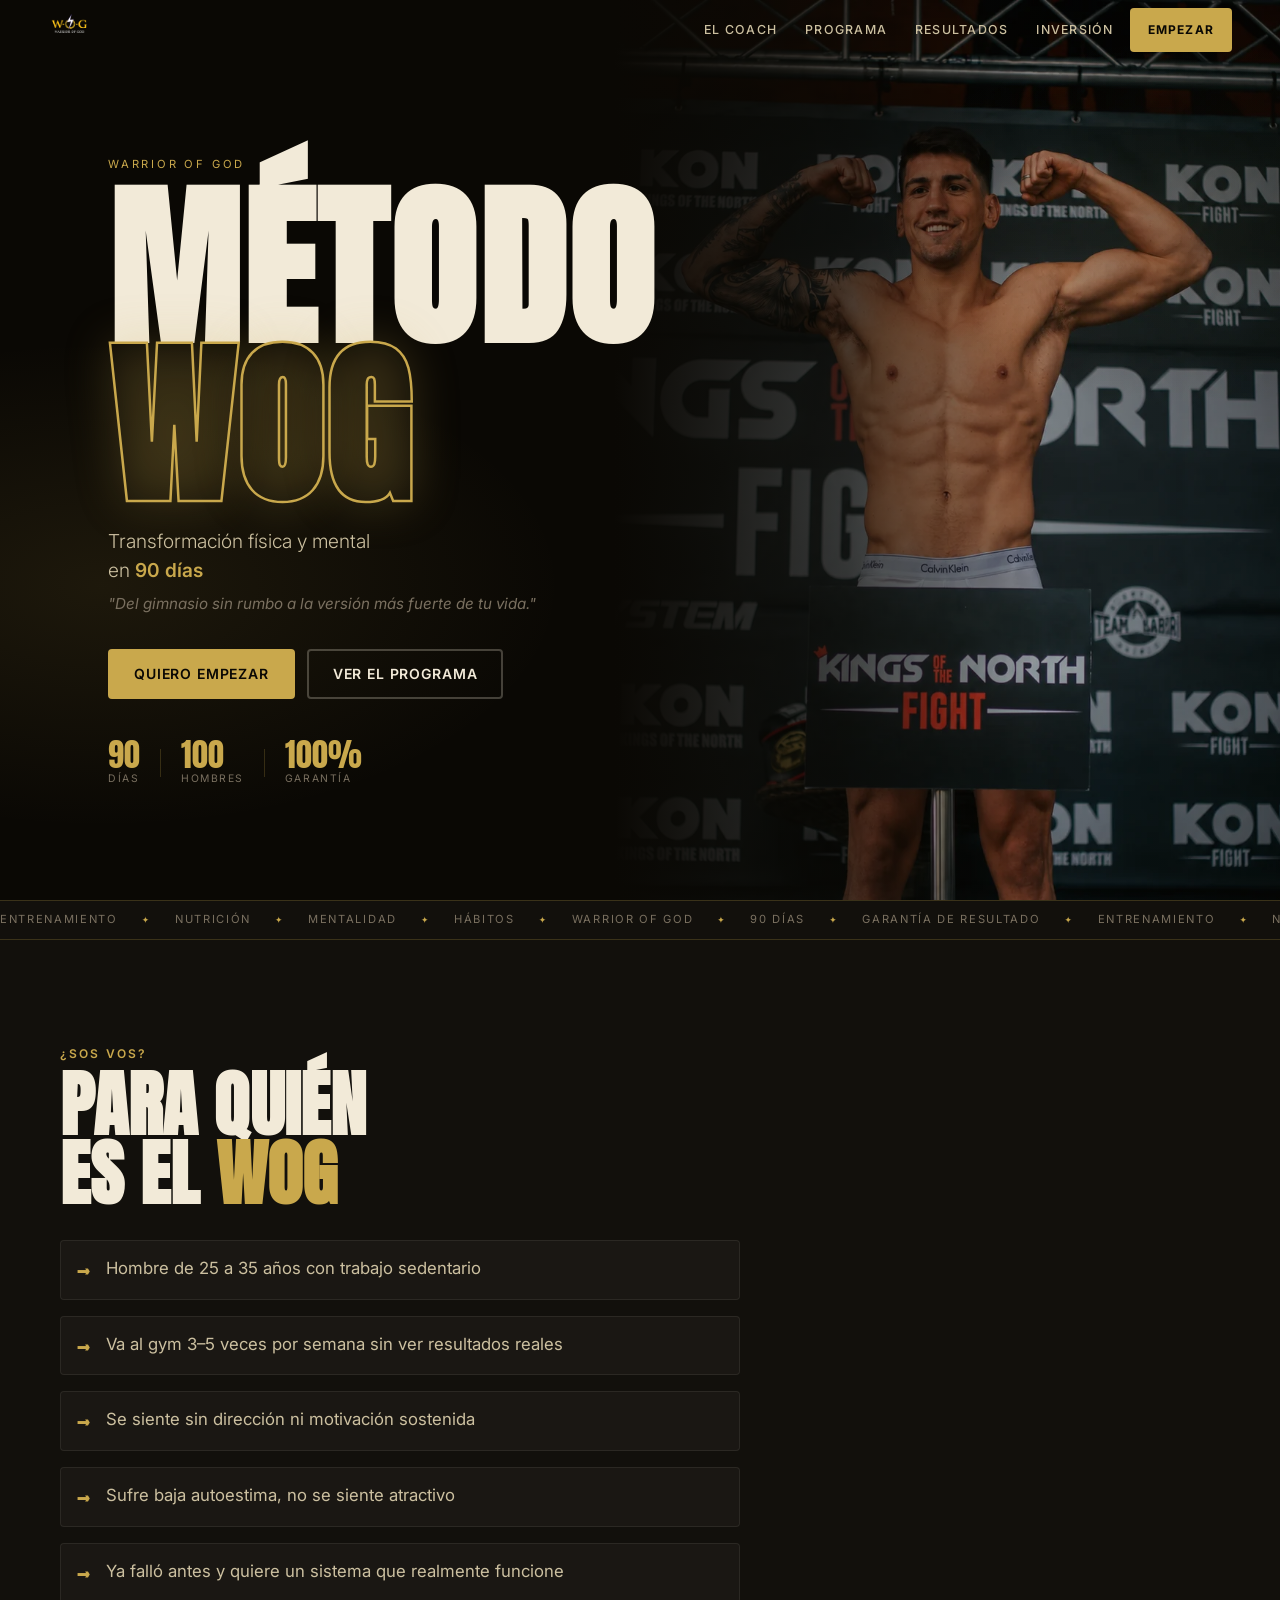
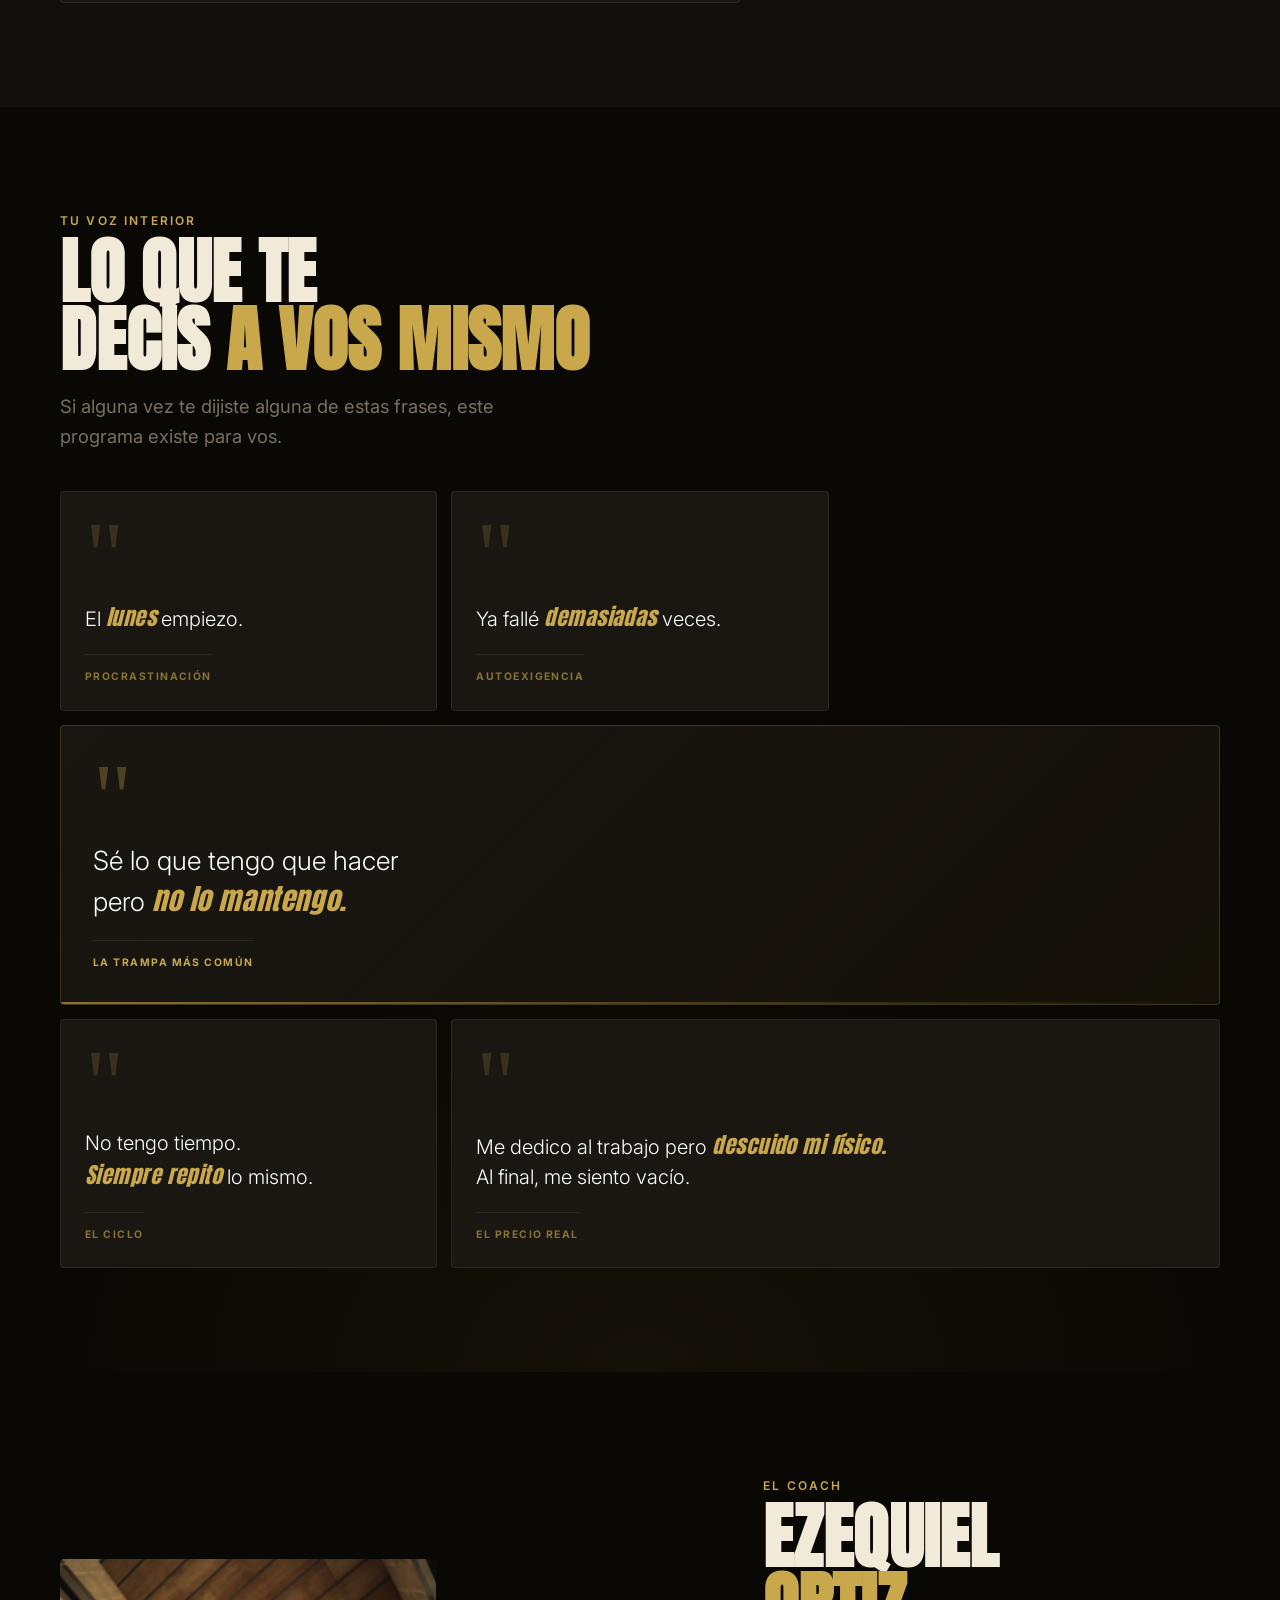
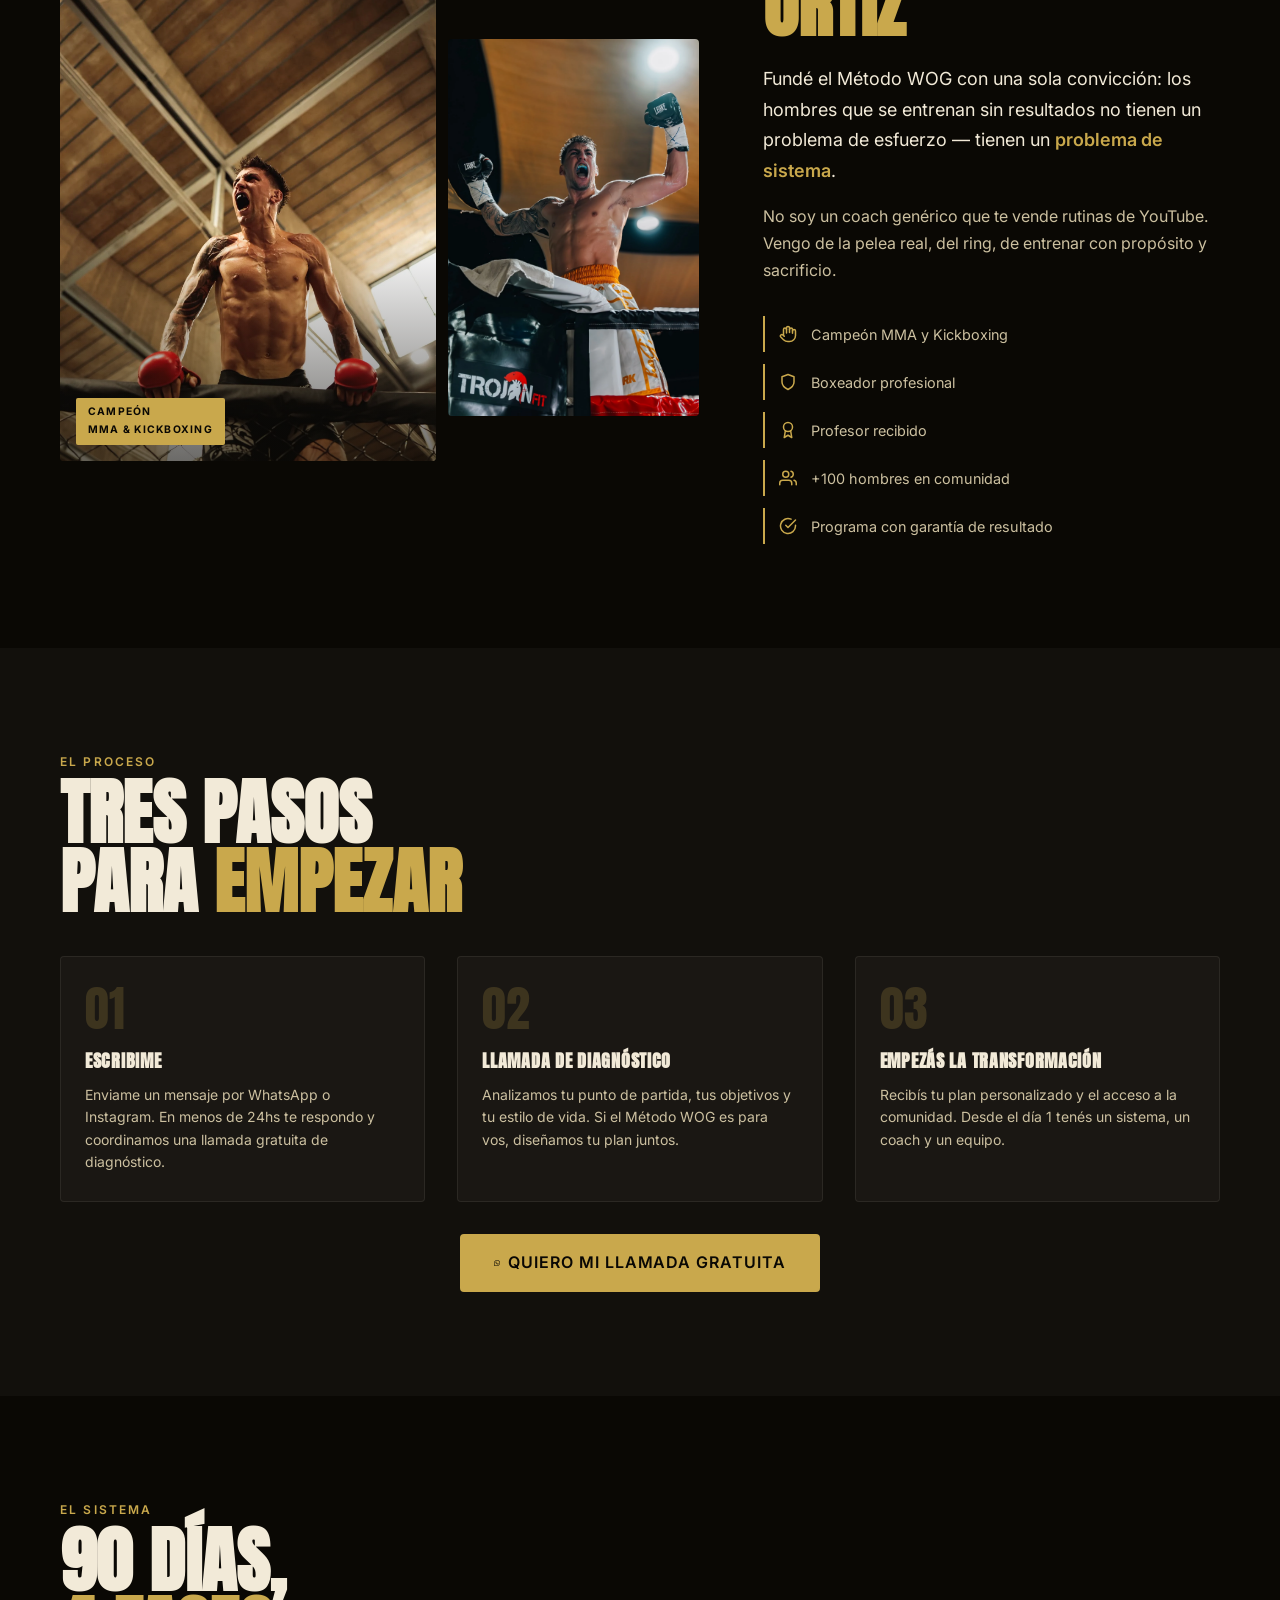
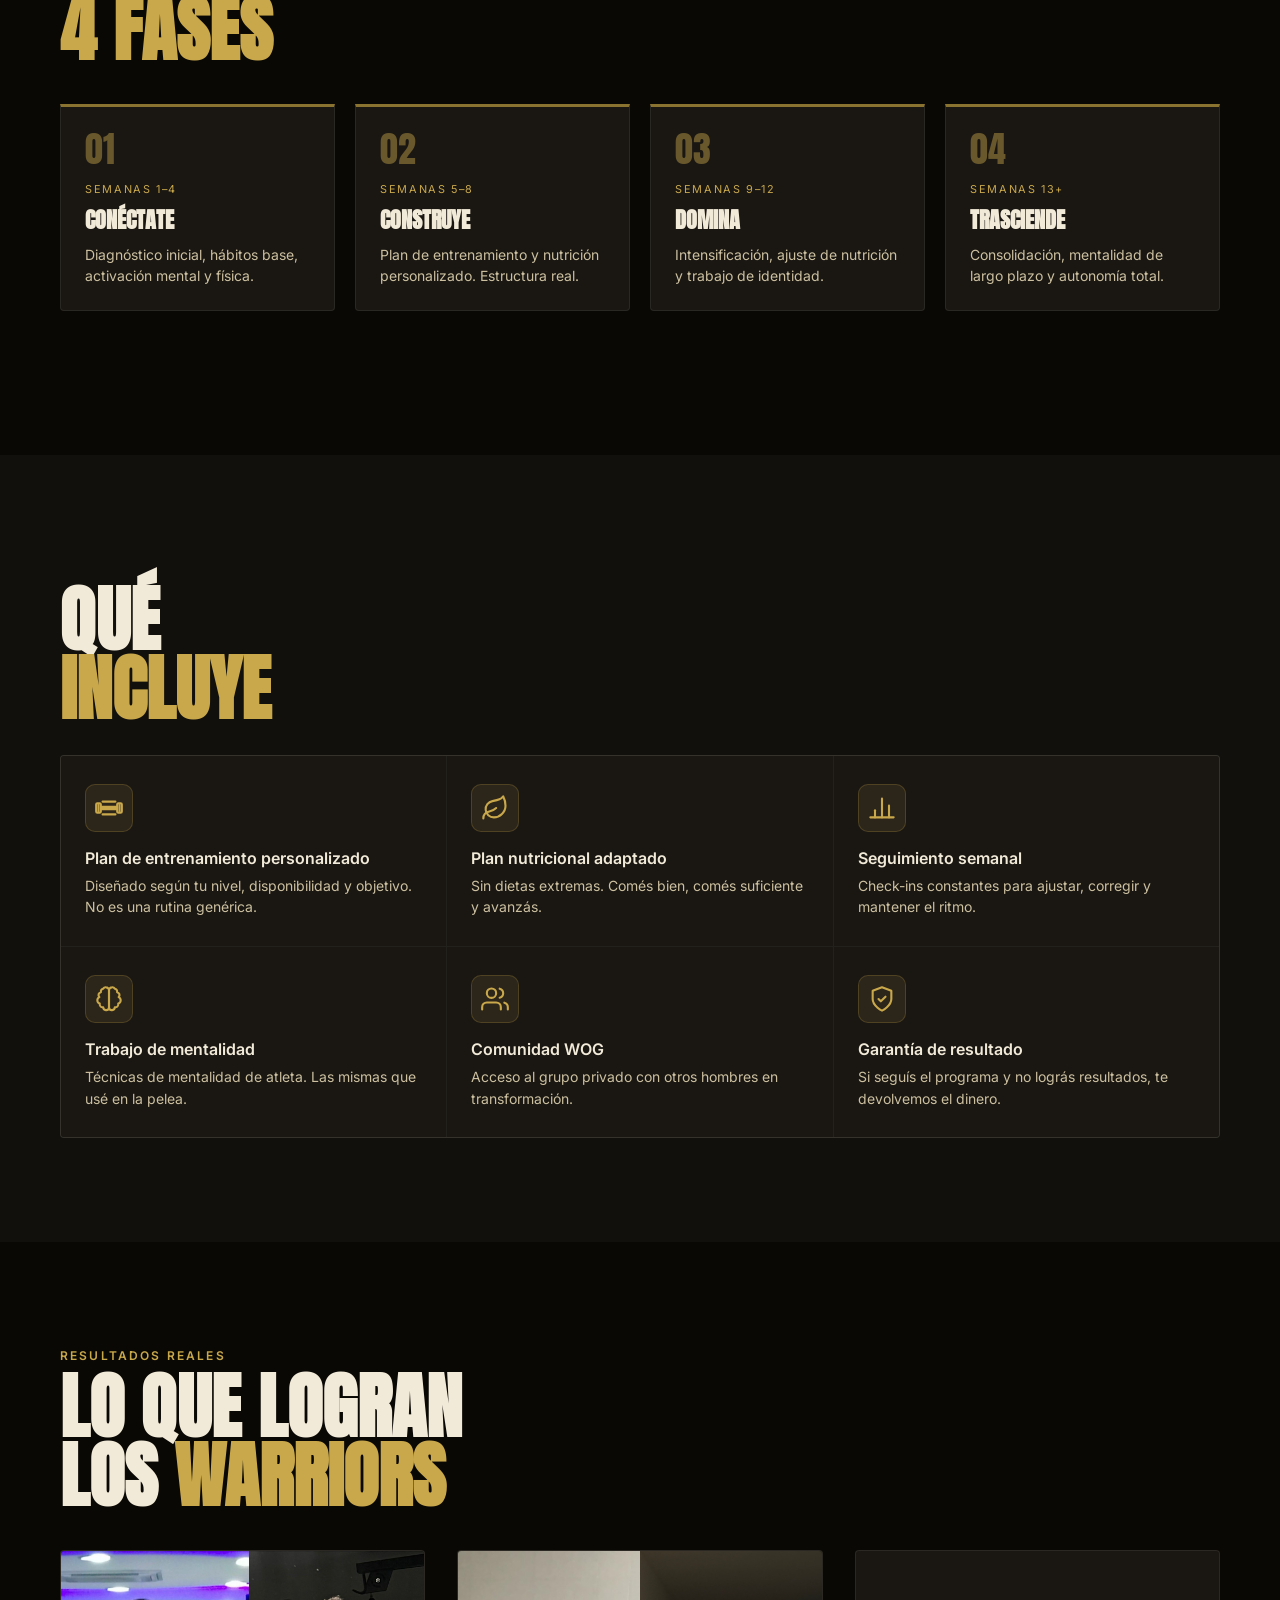
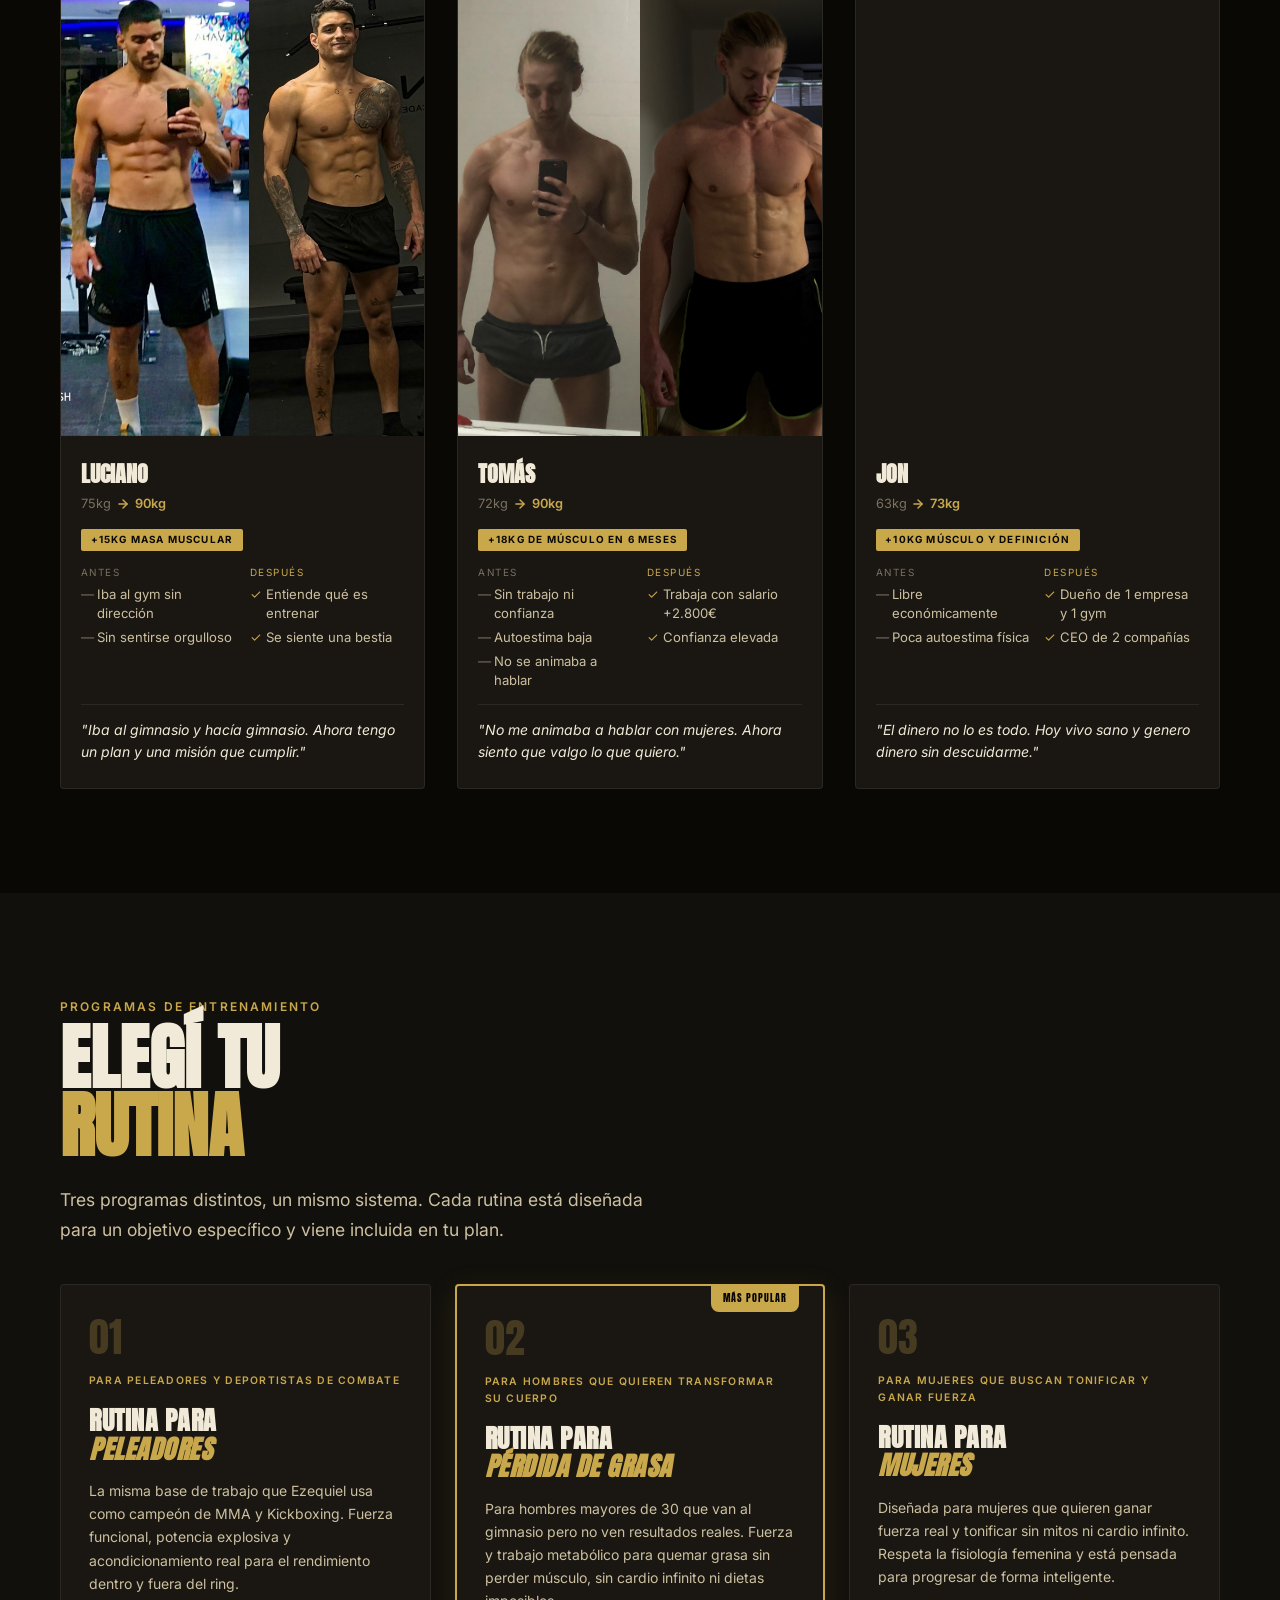
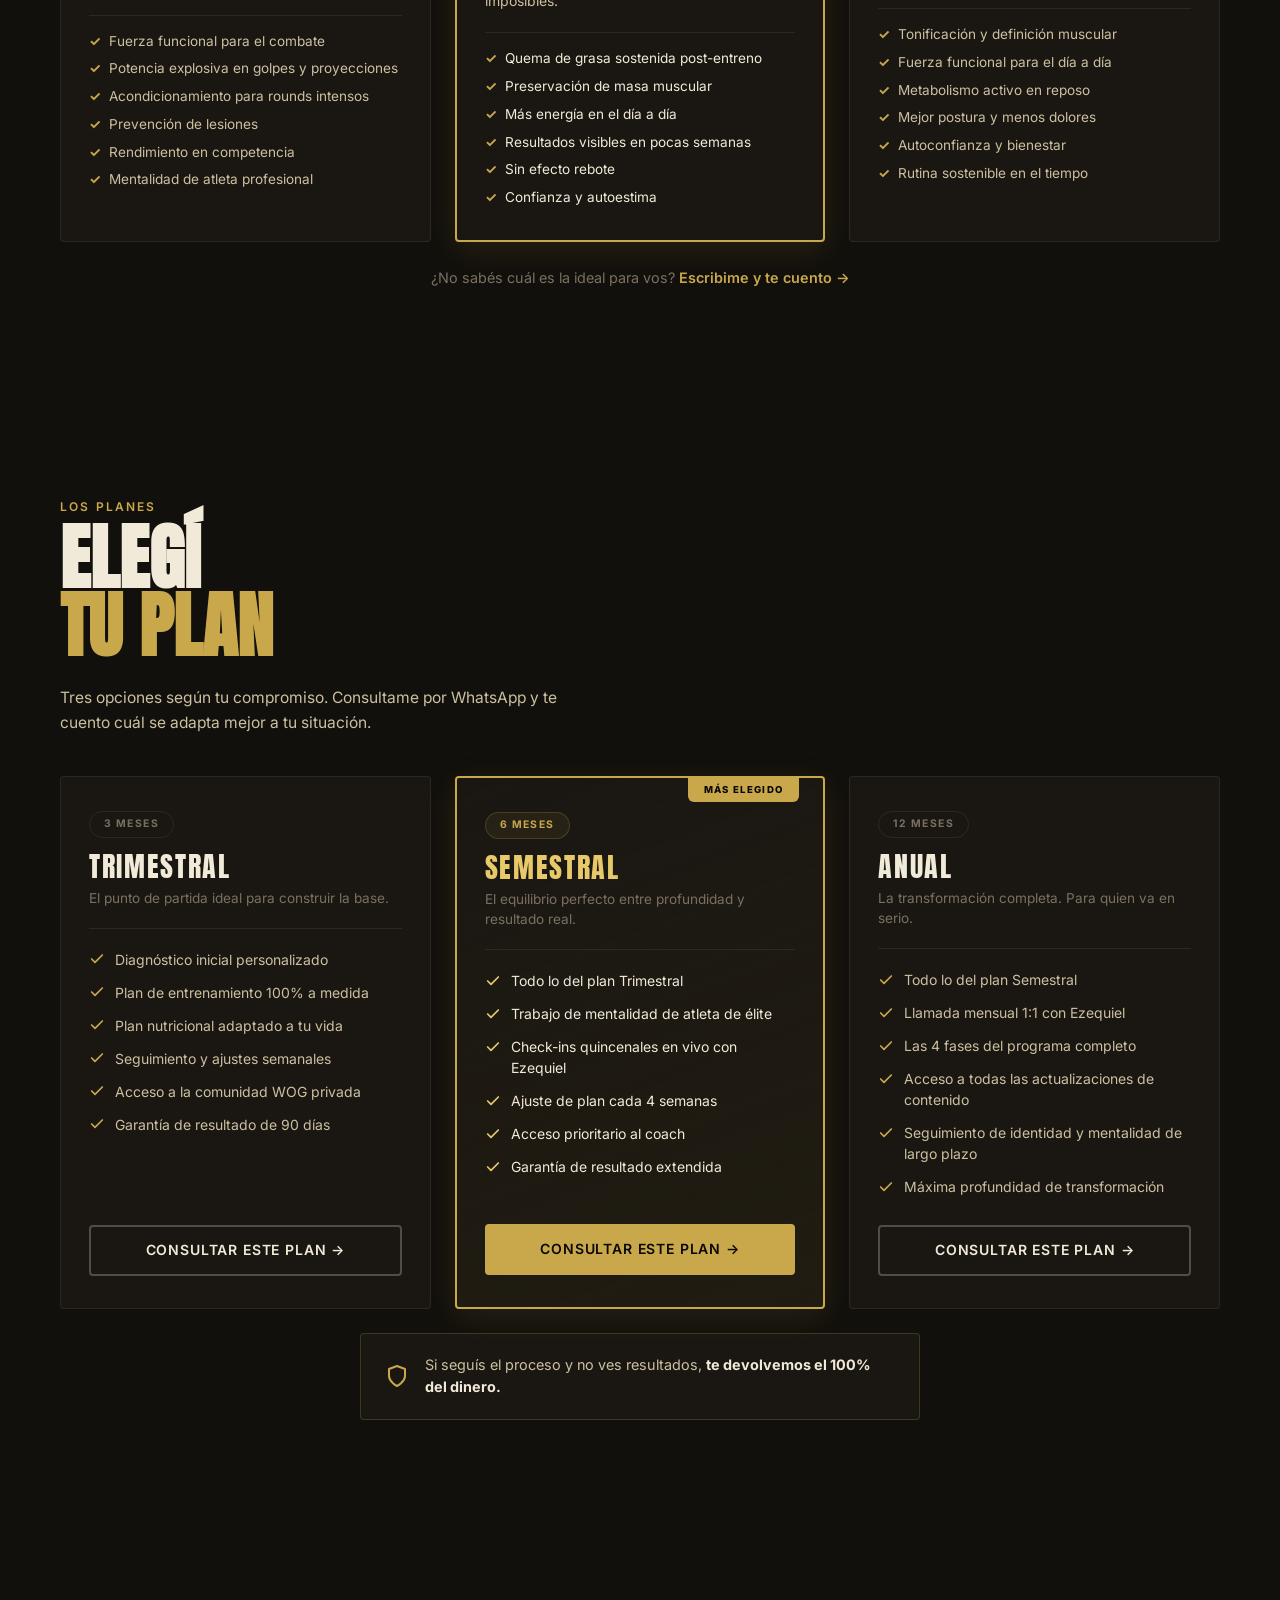
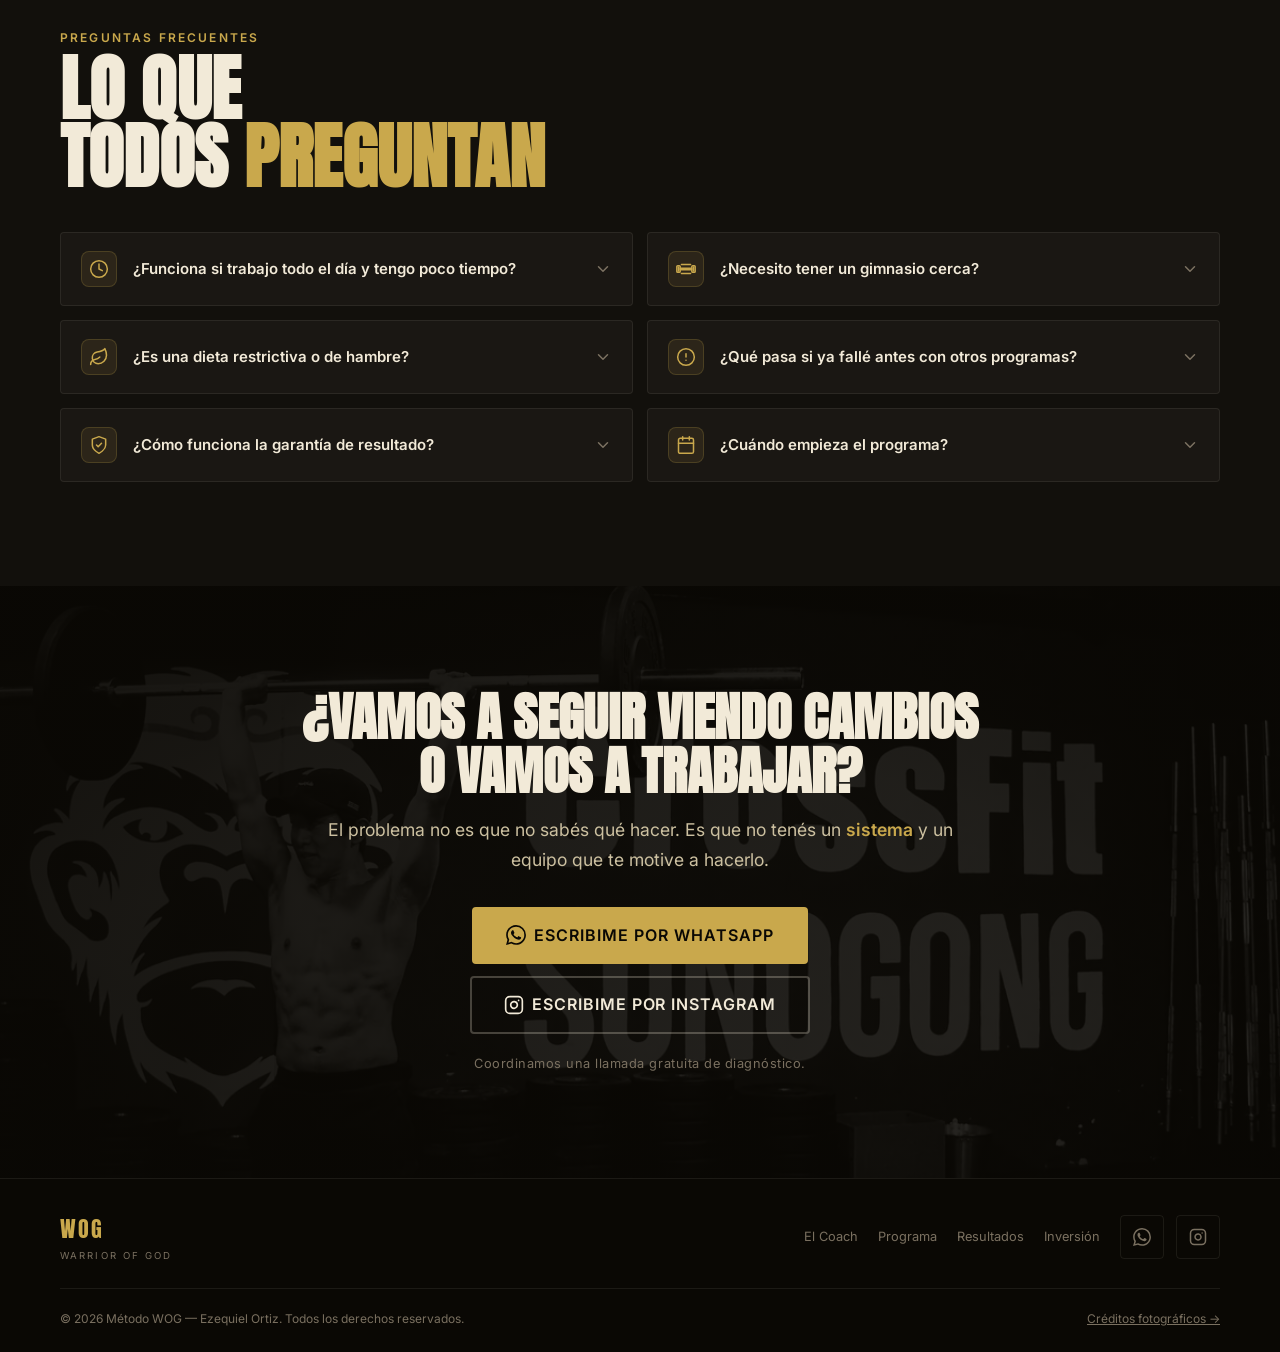
==== commit dffaa572: "feat: planes sin precios — rediseño con layout premium orientado a beneficios - Elimina precios y mo" ====
--- a/index.html
+++ b/index.html
@@ -577,51 +577,115 @@
   <!-- ░░ INVERSIÓN ░░ -->
   <section class="section s-inversion" id="inversion">
     <div class="container">
-      <p class="kicker reveal">Tu inversión</p>
+      <p class="kicker reveal">Los planes</p>
       <h2 class="title reveal">Elegí<br><em>tu plan</em></h2>
+      <p class="planes-intro reveal">Tres opciones según tu compromiso. Consultame por WhatsApp y te cuento cuál se adapta mejor a tu situación.</p>
       <div class="planes-grid">
 
         <div class="plan">
-          <p class="plan-nombre">Trimestral</p>
-          <div class="plan-precio"><span class="plan-monto">419€</span><span class="plan-dur">/ 3 meses</span></div>
-          <p class="plan-mensual">130€/mes</p>
+          <div class="plan-head">
+            <div class="plan-dur-pill">3 meses</div>
+            <p class="plan-nombre">Trimestral</p>
+            <p class="plan-tagline">El punto de partida ideal para construir la base.</p>
+          </div>
           <ul class="plan-features">
-            <li>Plan de entrenamiento personalizado</li>
-            <li>Plan nutricional adaptado</li>
-            <li>Seguimiento semanal</li>
-            <li>Acceso a comunidad WOG</li>
-            <li>Garantía de resultado</li>
+            <li>
+              <svg width="16" height="16" viewBox="0 0 24 24" fill="none" stroke="currentColor" stroke-width="2.5" stroke-linecap="round" stroke-linejoin="round" aria-hidden="true"><polyline points="20 6 9 17 4 12"/></svg>
+              <span>Diagnóstico inicial personalizado</span>
+            </li>
+            <li>
+              <svg width="16" height="16" viewBox="0 0 24 24" fill="none" stroke="currentColor" stroke-width="2.5" stroke-linecap="round" stroke-linejoin="round" aria-hidden="true"><polyline points="20 6 9 17 4 12"/></svg>
+              <span>Plan de entrenamiento 100% a medida</span>
+            </li>
+            <li>
+              <svg width="16" height="16" viewBox="0 0 24 24" fill="none" stroke="currentColor" stroke-width="2.5" stroke-linecap="round" stroke-linejoin="round" aria-hidden="true"><polyline points="20 6 9 17 4 12"/></svg>
+              <span>Plan nutricional adaptado a tu vida</span>
+            </li>
+            <li>
+              <svg width="16" height="16" viewBox="0 0 24 24" fill="none" stroke="currentColor" stroke-width="2.5" stroke-linecap="round" stroke-linejoin="round" aria-hidden="true"><polyline points="20 6 9 17 4 12"/></svg>
+              <span>Seguimiento y ajustes semanales</span>
+            </li>
+            <li>
+              <svg width="16" height="16" viewBox="0 0 24 24" fill="none" stroke="currentColor" stroke-width="2.5" stroke-linecap="round" stroke-linejoin="round" aria-hidden="true"><polyline points="20 6 9 17 4 12"/></svg>
+              <span>Acceso a la comunidad WOG privada</span>
+            </li>
+            <li>
+              <svg width="16" height="16" viewBox="0 0 24 24" fill="none" stroke="currentColor" stroke-width="2.5" stroke-linecap="round" stroke-linejoin="round" aria-hidden="true"><polyline points="20 6 9 17 4 12"/></svg>
+              <span>Garantía de resultado de 90 días</span>
+            </li>
           </ul>
-          <a href="https://wa.me/34637227382?text=Hola%20Ezequiel%2C%20quiero%20m%C3%A1s%20informaci%C3%B3n%20del%20Plan%20Trimestral%20(419%E2%82%AC%2F3%20meses)." class="btn btn-ghost plan-btn" target="_blank" rel="noopener">Empezar</a>
+          <a href="https://wa.me/34637227382?text=Hola%20Ezequiel%2C%20quiero%20m%C3%A1s%20informaci%C3%B3n%20del%20Plan%20Trimestral." class="btn btn-ghost plan-btn" target="_blank" rel="noopener">Consultar este plan →</a>
         </div>
 
         <div class="plan plan--destacado">
           <div class="plan-badge">Más elegido</div>
-          <p class="plan-nombre">Semestral</p>
-          <div class="plan-precio"><span class="plan-monto">697€</span><span class="plan-dur">/ 6 meses</span></div>
-          <p class="plan-mensual">116€/mes</p>
+          <div class="plan-head">
+            <div class="plan-dur-pill plan-dur-pill--gold">6 meses</div>
+            <p class="plan-nombre">Semestral</p>
+            <p class="plan-tagline">El equilibrio perfecto entre profundidad y resultado real.</p>
+          </div>
           <ul class="plan-features">
-            <li>Todo lo del plan Trimestral</li>
-            <li>Trabajo de mentalidad de atleta</li>
-            <li>Check-ins quincenales en vivo</li>
-            <li>Ajuste de plan cada 4 semanas</li>
-            <li>Acceso prioritario al coach</li>
+            <li>
+              <svg width="16" height="16" viewBox="0 0 24 24" fill="none" stroke="currentColor" stroke-width="2.5" stroke-linecap="round" stroke-linejoin="round" aria-hidden="true"><polyline points="20 6 9 17 4 12"/></svg>
+              <span>Todo lo del plan Trimestral</span>
+            </li>
+            <li>
+              <svg width="16" height="16" viewBox="0 0 24 24" fill="none" stroke="currentColor" stroke-width="2.5" stroke-linecap="round" stroke-linejoin="round" aria-hidden="true"><polyline points="20 6 9 17 4 12"/></svg>
+              <span>Trabajo de mentalidad de atleta de élite</span>
+            </li>
+            <li>
+              <svg width="16" height="16" viewBox="0 0 24 24" fill="none" stroke="currentColor" stroke-width="2.5" stroke-linecap="round" stroke-linejoin="round" aria-hidden="true"><polyline points="20 6 9 17 4 12"/></svg>
+              <span>Check-ins quincenales en vivo con Ezequiel</span>
+            </li>
+            <li>
+              <svg width="16" height="16" viewBox="0 0 24 24" fill="none" stroke="currentColor" stroke-width="2.5" stroke-linecap="round" stroke-linejoin="round" aria-hidden="true"><polyline points="20 6 9 17 4 12"/></svg>
+              <span>Ajuste de plan cada 4 semanas</span>
+            </li>
+            <li>
+              <svg width="16" height="16" viewBox="0 0 24 24" fill="none" stroke="currentColor" stroke-width="2.5" stroke-linecap="round" stroke-linejoin="round" aria-hidden="true"><polyline points="20 6 9 17 4 12"/></svg>
+              <span>Acceso prioritario al coach</span>
+            </li>
+            <li>
+              <svg width="16" height="16" viewBox="0 0 24 24" fill="none" stroke="currentColor" stroke-width="2.5" stroke-linecap="round" stroke-linejoin="round" aria-hidden="true"><polyline points="20 6 9 17 4 12"/></svg>
+              <span>Garantía de resultado extendida</span>
+            </li>
           </ul>
-          <a href="https://wa.me/34637227382?text=Hola%20Ezequiel%2C%20quiero%20m%C3%A1s%20informaci%C3%B3n%20del%20Plan%20Semestral%20(697%E2%82%AC%2F6%20meses)." class="btn btn-primary plan-btn" target="_blank" rel="noopener">Empezar</a>
+          <a href="https://wa.me/34637227382?text=Hola%20Ezequiel%2C%20quiero%20m%C3%A1s%20informaci%C3%B3n%20del%20Plan%20Semestral." class="btn btn-primary plan-btn" target="_blank" rel="noopener">Consultar este plan →</a>
         </div>
 
         <div class="plan">
-          <p class="plan-nombre">Anual</p>
-          <div class="plan-precio"><span class="plan-monto">1.290€</span><span class="plan-dur">/ 12 meses</span></div>
-          <p class="plan-mensual">107€/mes</p>
+          <div class="plan-head">
+            <div class="plan-dur-pill">12 meses</div>
+            <p class="plan-nombre">Anual</p>
+            <p class="plan-tagline">La transformación completa. Para quien va en serio.</p>
+          </div>
           <ul class="plan-features">
-            <li>Todo lo del plan Semestral</li>
-            <li>Llamada mensual 1:1 con Ezequiel</li>
-            <li>Acceso a todas las actualizaciones</li>
-            <li>Programa completo de 4 fases</li>
-            <li>Mejor precio por mes</li>
+            <li>
+              <svg width="16" height="16" viewBox="0 0 24 24" fill="none" stroke="currentColor" stroke-width="2.5" stroke-linecap="round" stroke-linejoin="round" aria-hidden="true"><polyline points="20 6 9 17 4 12"/></svg>
+              <span>Todo lo del plan Semestral</span>
+            </li>
+            <li>
+              <svg width="16" height="16" viewBox="0 0 24 24" fill="none" stroke="currentColor" stroke-width="2.5" stroke-linecap="round" stroke-linejoin="round" aria-hidden="true"><polyline points="20 6 9 17 4 12"/></svg>
+              <span>Llamada mensual 1:1 con Ezequiel</span>
+            </li>
+            <li>
+              <svg width="16" height="16" viewBox="0 0 24 24" fill="none" stroke="currentColor" stroke-width="2.5" stroke-linecap="round" stroke-linejoin="round" aria-hidden="true"><polyline points="20 6 9 17 4 12"/></svg>
+              <span>Las 4 fases del programa completo</span>
+            </li>
+            <li>
+              <svg width="16" height="16" viewBox="0 0 24 24" fill="none" stroke="currentColor" stroke-width="2.5" stroke-linecap="round" stroke-linejoin="round" aria-hidden="true"><polyline points="20 6 9 17 4 12"/></svg>
+              <span>Acceso a todas las actualizaciones de contenido</span>
+            </li>
+            <li>
+              <svg width="16" height="16" viewBox="0 0 24 24" fill="none" stroke="currentColor" stroke-width="2.5" stroke-linecap="round" stroke-linejoin="round" aria-hidden="true"><polyline points="20 6 9 17 4 12"/></svg>
+              <span>Seguimiento de identidad y mentalidad de largo plazo</span>
+            </li>
+            <li>
+              <svg width="16" height="16" viewBox="0 0 24 24" fill="none" stroke="currentColor" stroke-width="2.5" stroke-linecap="round" stroke-linejoin="round" aria-hidden="true"><polyline points="20 6 9 17 4 12"/></svg>
+              <span>Máxima profundidad de transformación</span>
+            </li>
           </ul>
-          <a href="https://wa.me/34637227382?text=Hola%20Ezequiel%2C%20quiero%20m%C3%A1s%20informaci%C3%B3n%20del%20Plan%20Anual%20(1.290%E2%82%AC%2F12%20meses)." class="btn btn-ghost plan-btn" target="_blank" rel="noopener">Empezar</a>
+          <a href="https://wa.me/34637227382?text=Hola%20Ezequiel%2C%20quiero%20m%C3%A1s%20informaci%C3%B3n%20del%20Plan%20Anual." class="btn btn-ghost plan-btn" target="_blank" rel="noopener">Consultar este plan →</a>
         </div>
 
       </div>
--- a/styles.css
+++ b/styles.css
@@ -1151,12 +1151,12 @@
   background: var(--bg-card);
   border: 1px solid var(--line);
   border-radius: var(--r);
-  padding: 2.25rem 2rem;
-  text-align: center;
-  display: flex; flex-direction: column; gap: .75rem;
+  padding: 2rem 1.75rem;
+  text-align: left;
+  display: flex; flex-direction: column; gap: 0;
   position: relative;
-  transition: transform .25s var(--ease-out), border-color .25s var(--ease-out),
-              box-shadow .25s var(--ease-out);
+  transition: transform .18s var(--ease-spring), border-color .2s var(--ease-out),
+              box-shadow .2s var(--ease-out);
 }
 @media (hover: hover) and (pointer: fine) {
   .plan:hover { transform: translateY(-6px); border-color: var(--line-gold);
@@ -1167,50 +1167,64 @@
 .plan--destacado {
   border-color: var(--gold);
   border-width: 2px;
-  background: linear-gradient(160deg, var(--bg-card) 0%, rgba(201,168,76,.1) 100%);
+  background: linear-gradient(160deg, var(--bg-card) 0%, rgba(201,168,76,.08) 100%);
   box-shadow: 0 8px 32px rgba(201,168,76,.12);
 }
-.plan--destacado:hover { border-color: var(--gold-hi); }
+@media (hover: hover) and (pointer: fine) {
+  .plan--destacado:hover { border-color: var(--gold-hi); }
+}
 
 .plan-badge {
-  position: absolute; top: -1px; left: 50%; transform: translateX(-50%);
+  position: absolute; top: -1px; right: 1.5rem;
   background: var(--gold);
   color: #0a0804;
-  font-size: .65rem;
+  font-size: .6rem;
   font-weight: 800;
   letter-spacing: .14em;
   text-transform: uppercase;
-  padding: .3rem 1.25rem;
+  padding: .3rem 1rem;
   white-space: nowrap;
   border-radius: 0 0 6px 6px;
 }
+
+.plan-head {
+  padding-bottom: 1.25rem;
+  margin-bottom: 1.25rem;
+  border-bottom: 1px solid var(--line);
+}
+.plan-dur-pill {
+  display: inline-block;
+  font-size: .65rem;
+  font-weight: 700;
+  letter-spacing: .14em;
+  text-transform: uppercase;
+  color: var(--cream-3);
+  border: 1px solid var(--line);
+  border-radius: 99px;
+  padding: .25rem .875rem;
+  margin-bottom: .875rem;
+}
+.plan-dur-pill--gold {
+  color: var(--gold);
+  border-color: var(--line-gold);
+  background: rgba(201,168,76,.07);
+}
 .plan-nombre {
   font-family: var(--ff-display);
-  font-size: 1.375rem;
+  font-size: 1.75rem;
   text-transform: uppercase;
   color: var(--cream);
-  letter-spacing: .08em;
-  margin-top: .875rem;
-}
-.plan-precio {
-  display: flex; align-items: baseline; justify-content: center; gap: .5rem;
-  margin-block: .5rem .25rem;
-}
-.plan-monto {
-  font-family: var(--ff-display);
-  font-size: clamp(2.5rem, 7vw, 3.25rem);
-  color: var(--gold);
+  letter-spacing: .06em;
   line-height: 1;
-}
-.plan-dur { font-size: .9rem; color: var(--cream-3); }
-.plan-mensual {
-  font-size: .875rem;
+  margin-bottom: .5rem;
+}
+.plan--destacado .plan-nombre { color: var(--gold-hi); }
+.plan-tagline {
+  font-size: .85rem;
   color: var(--cream-3);
-  margin-bottom: .875rem;
-  padding-bottom: .875rem;
-  border-bottom: 1px solid var(--line);
-}
-.plan-btn { width: 100%; margin-top: auto; }
+  line-height: 1.5;
+}
+.plan-btn { width: 100%; margin-top: 1.75rem; }
 
 .garantia {
   display: flex; align-items: center; gap: 1rem;
@@ -1343,28 +1357,35 @@
 /* ═══════════════════════════════════
    PLAN FEATURES
 ═══════════════════════════════════ */
+.planes-intro {
+  font-size: .975rem;
+  color: var(--cream-2);
+  max-width: 520px;
+  line-height: 1.65;
+  margin-bottom: 2.5rem;
+}
+
 .plan-features {
   display: flex;
   flex-direction: column;
-  gap: .5rem;
-  text-align: left;
+  gap: .75rem;
   flex: 1;
-  margin-bottom: .5rem;
 }
 .plan-features li {
-  font-size: .8rem;
+  display: flex;
+  align-items: flex-start;
+  gap: .625rem;
+  font-size: .875rem;
   color: var(--cream-2);
-  padding-left: 1.25rem;
-  position: relative;
-  line-height: 1.4;
-}
-.plan-features li::before {
-  content: '✓';
-  position: absolute; left: 0;
-  color: var(--gold);
-  font-weight: 700;
+  line-height: 1.5;
+}
+.plan-features li svg {
+  flex-shrink: 0;
+  margin-top: .15rem;
+  color: var(--gold);
 }
 .plan--destacado .plan-features li { color: var(--cream); }
+.plan--destacado .plan-features li svg { color: var(--gold-hi); }
 
 /* ═══════════════════════════════════
    CÓMO FUNCIONA
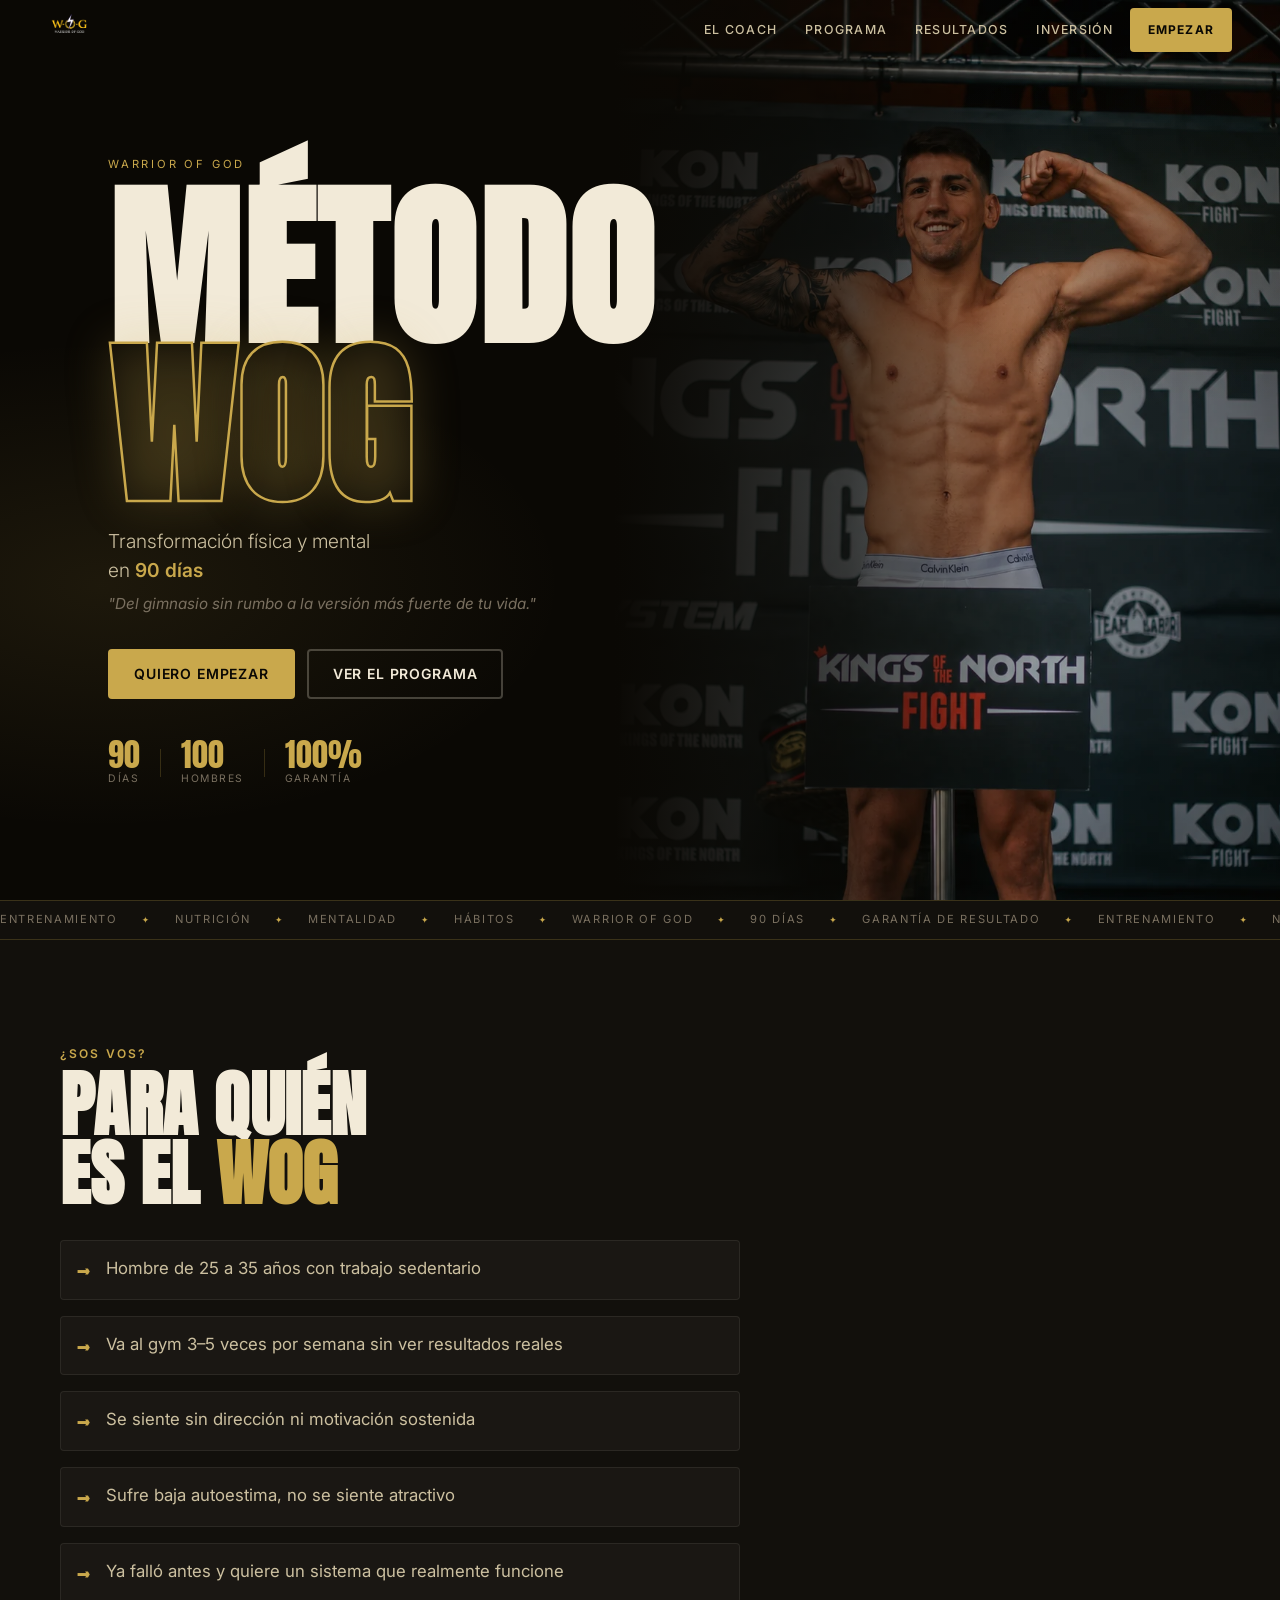
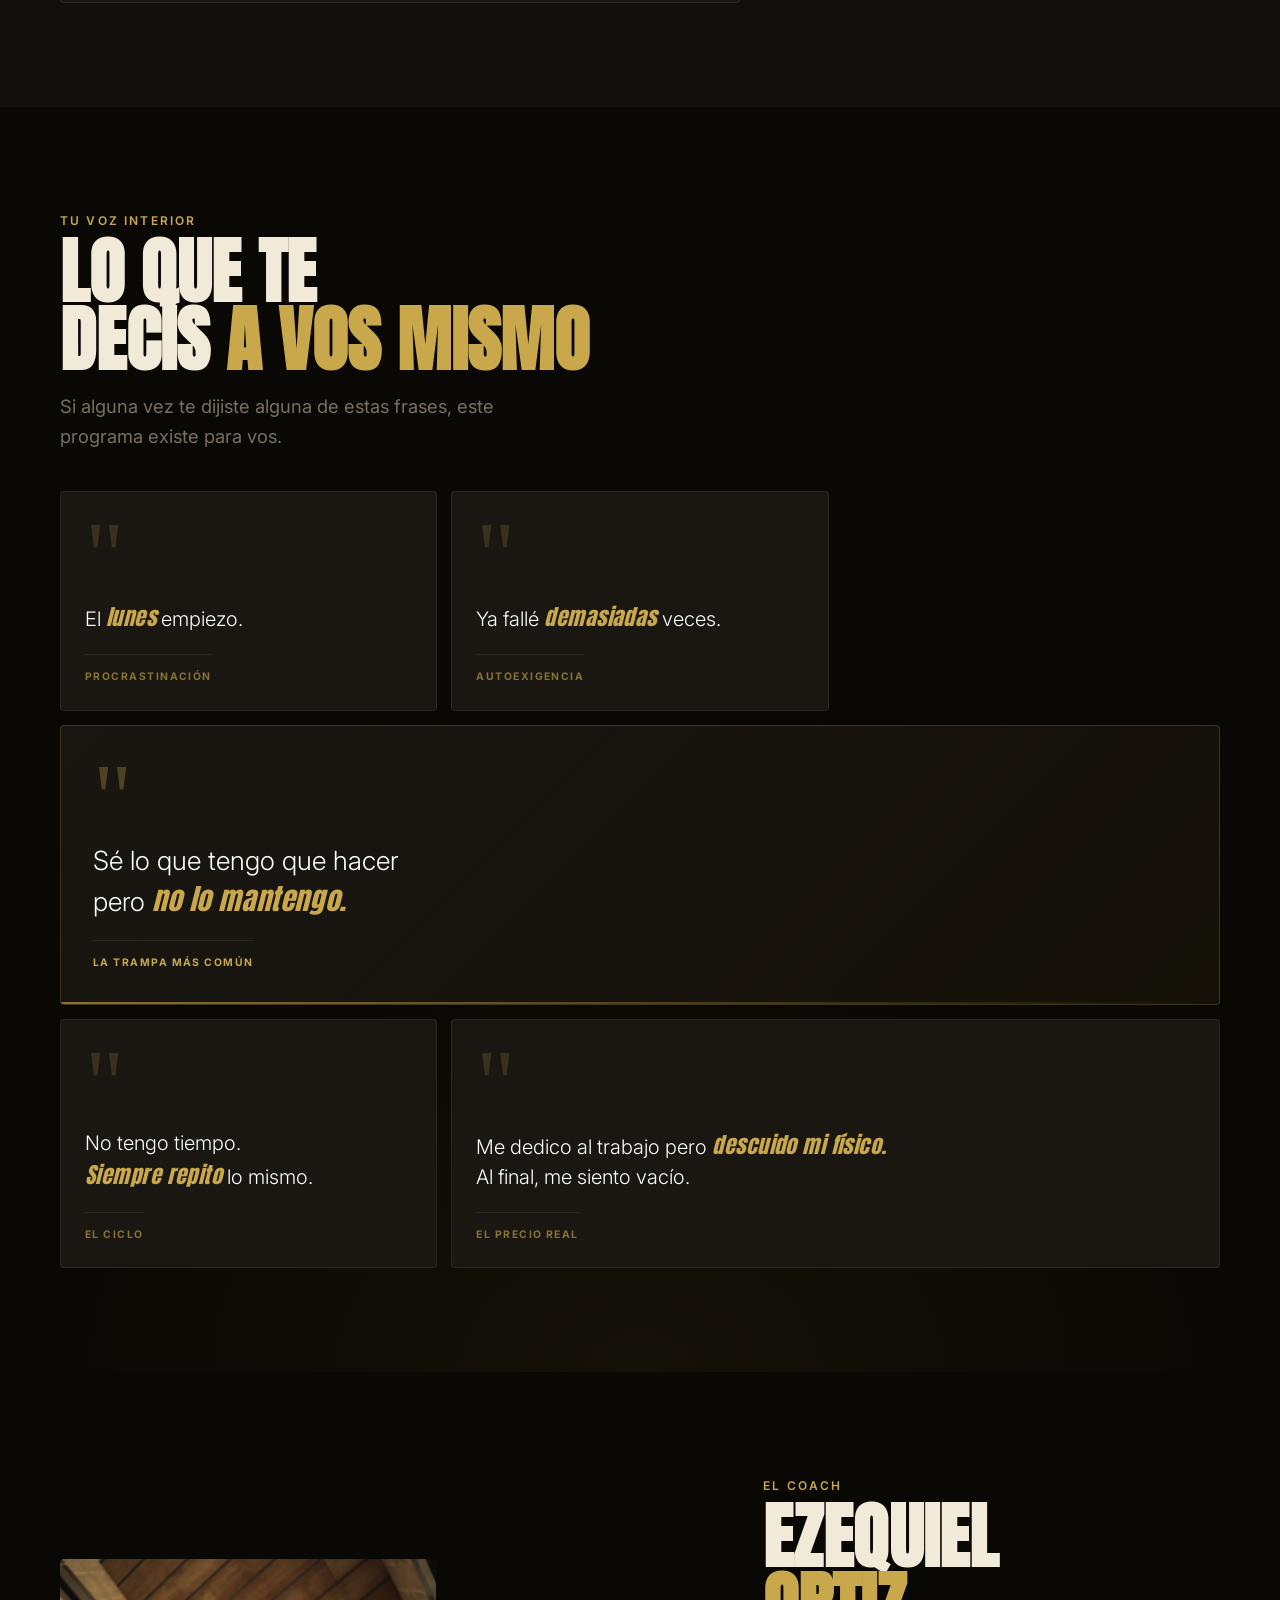
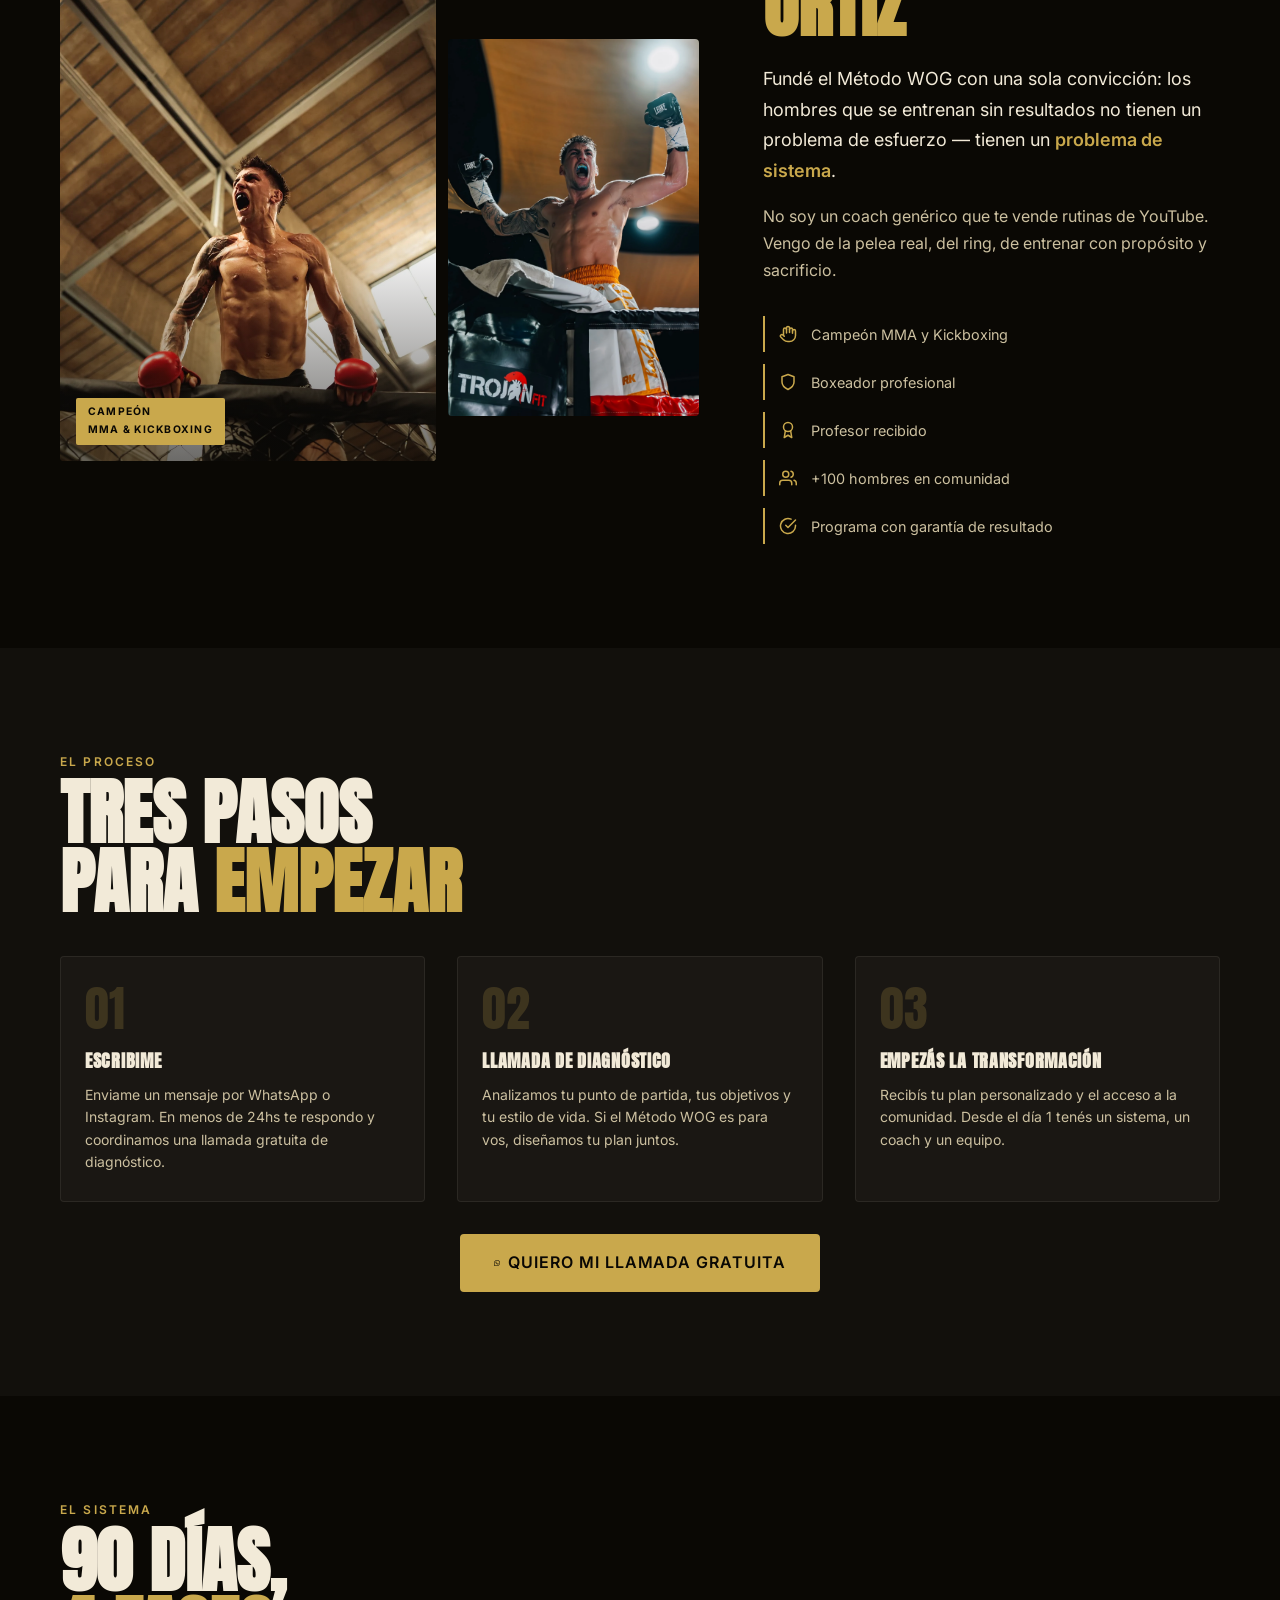
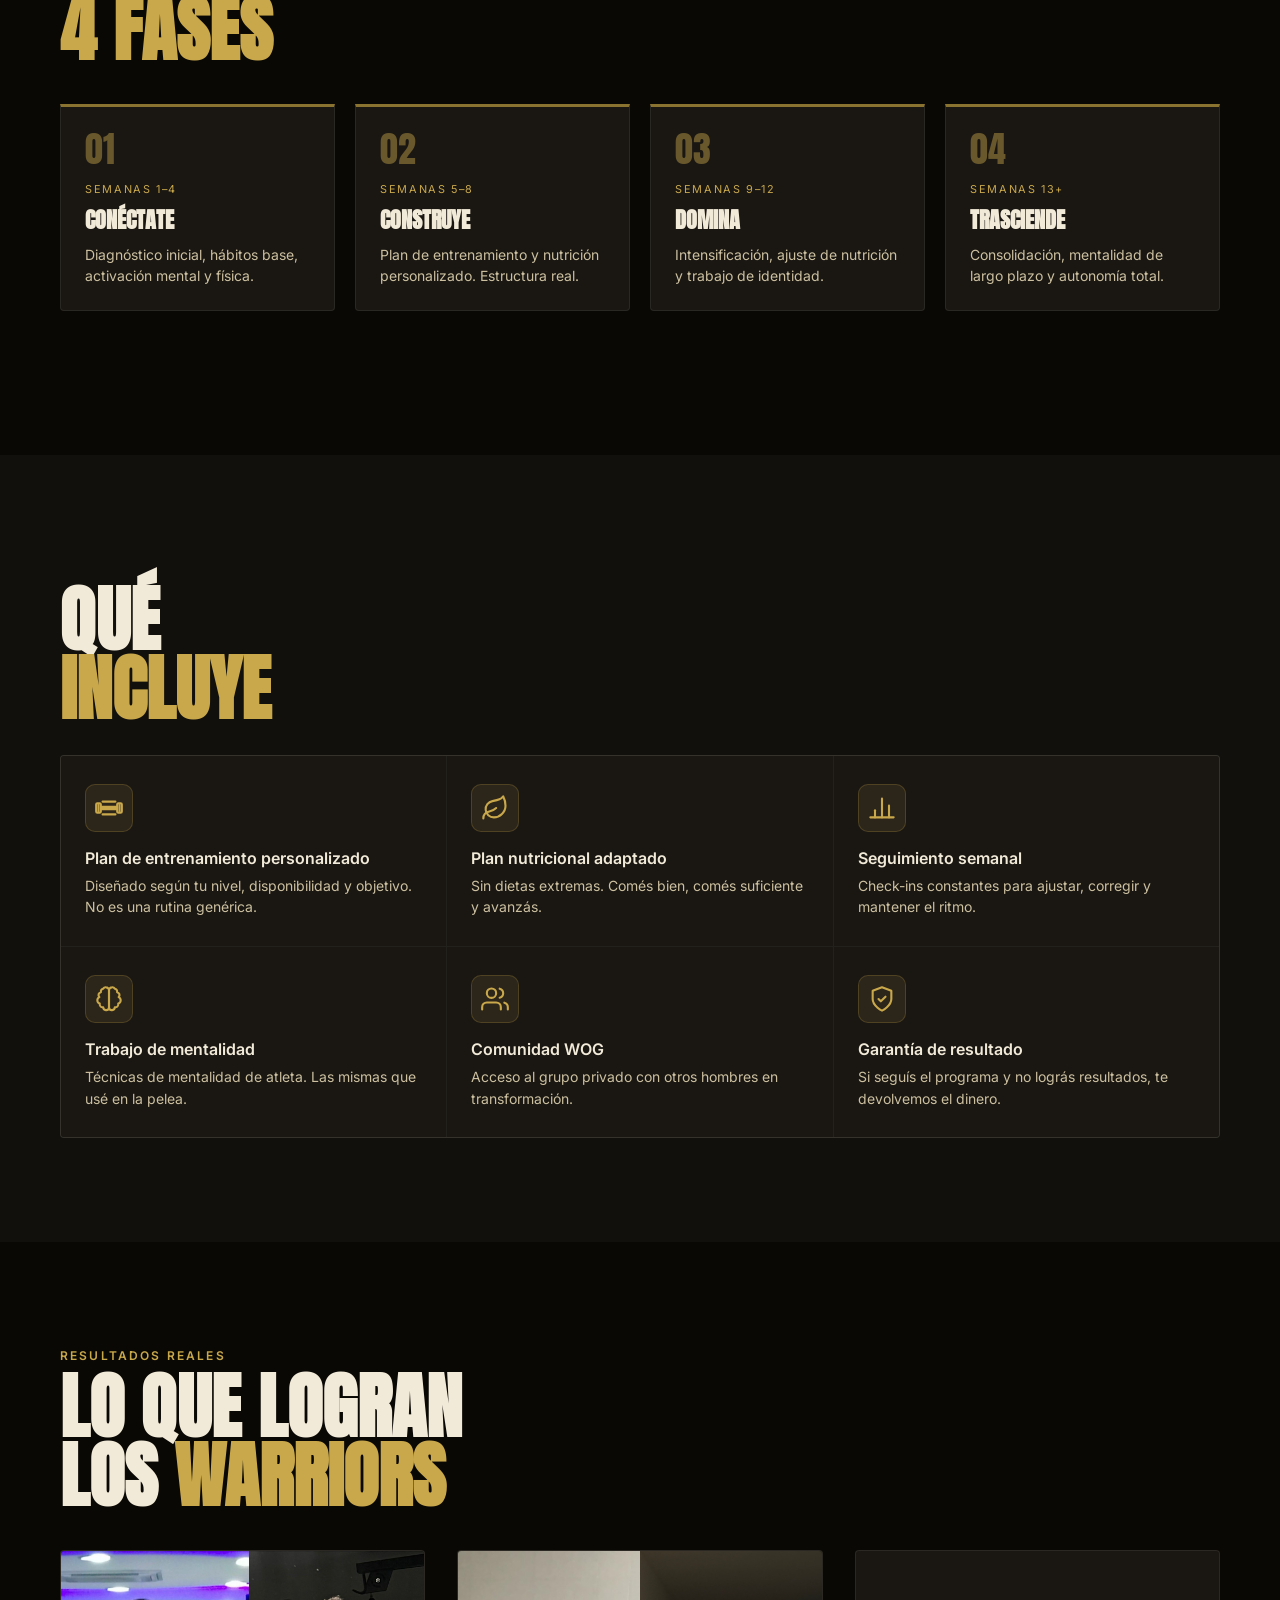
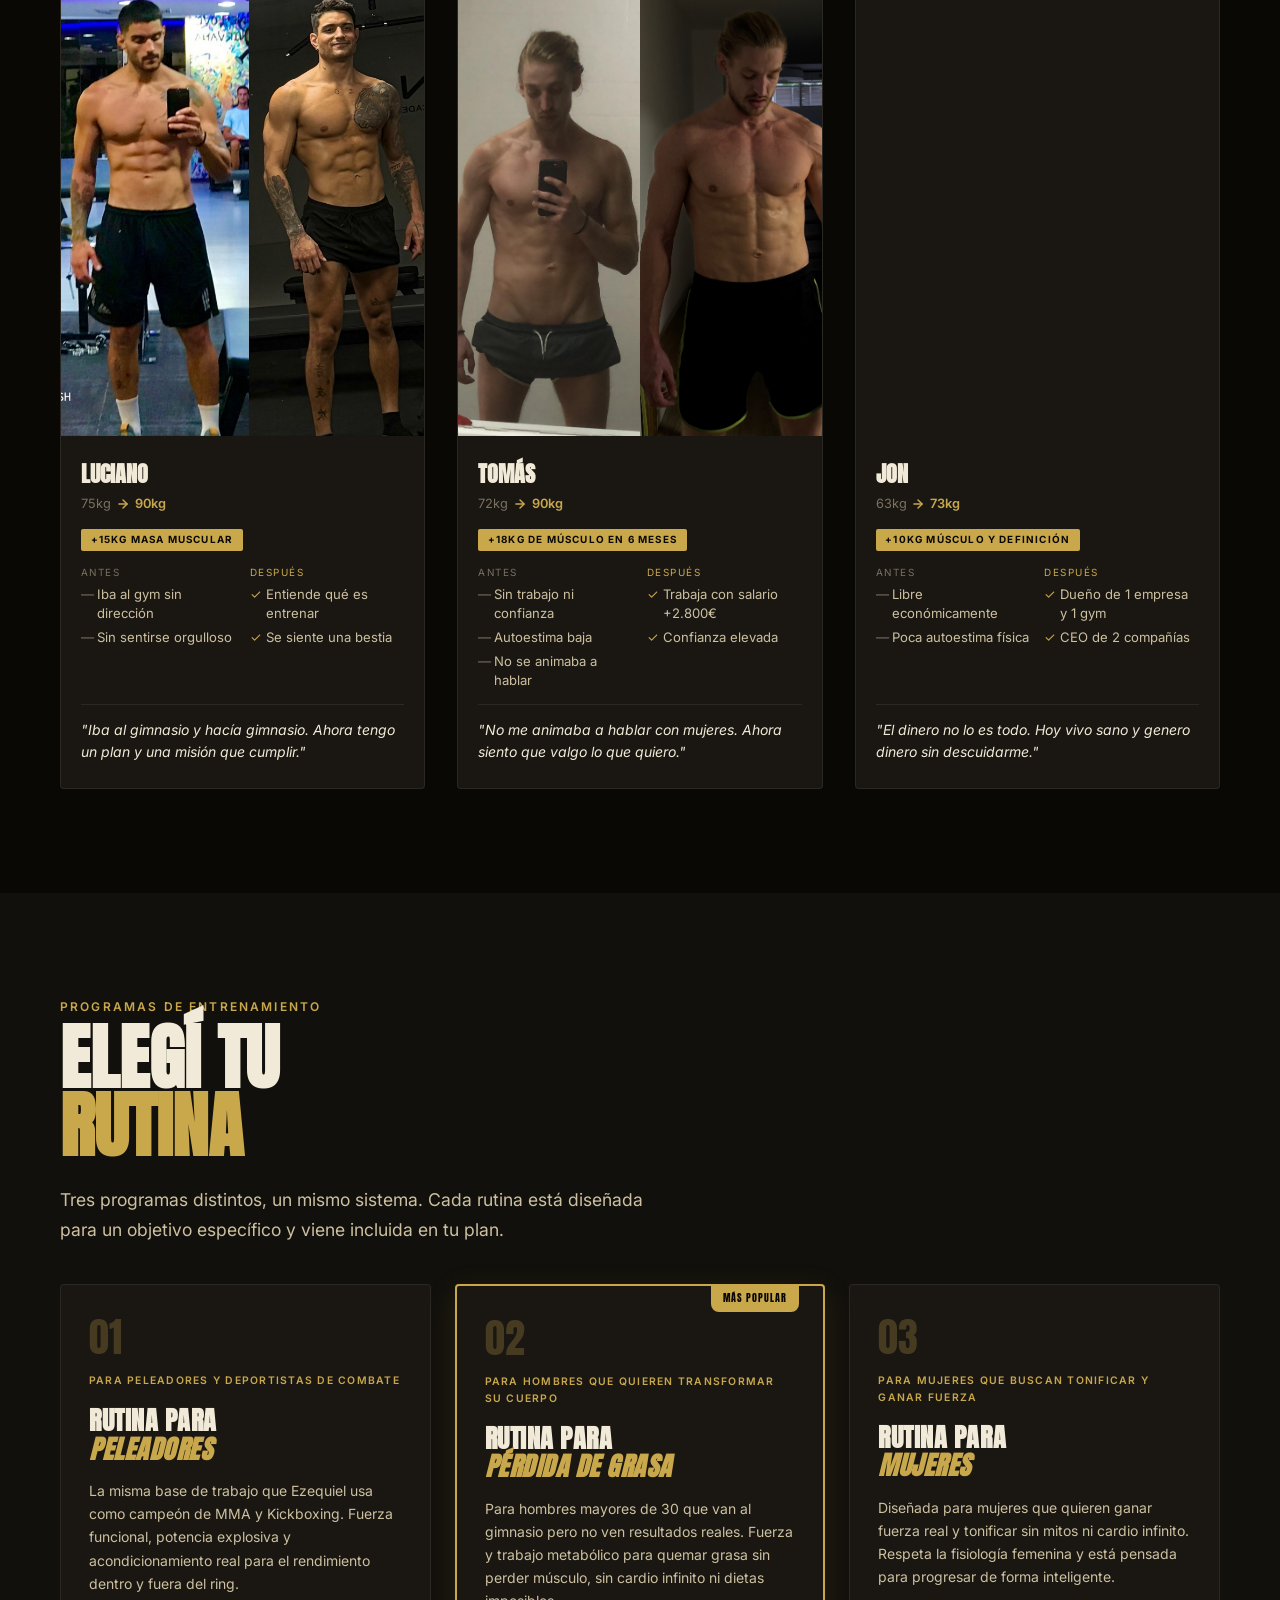
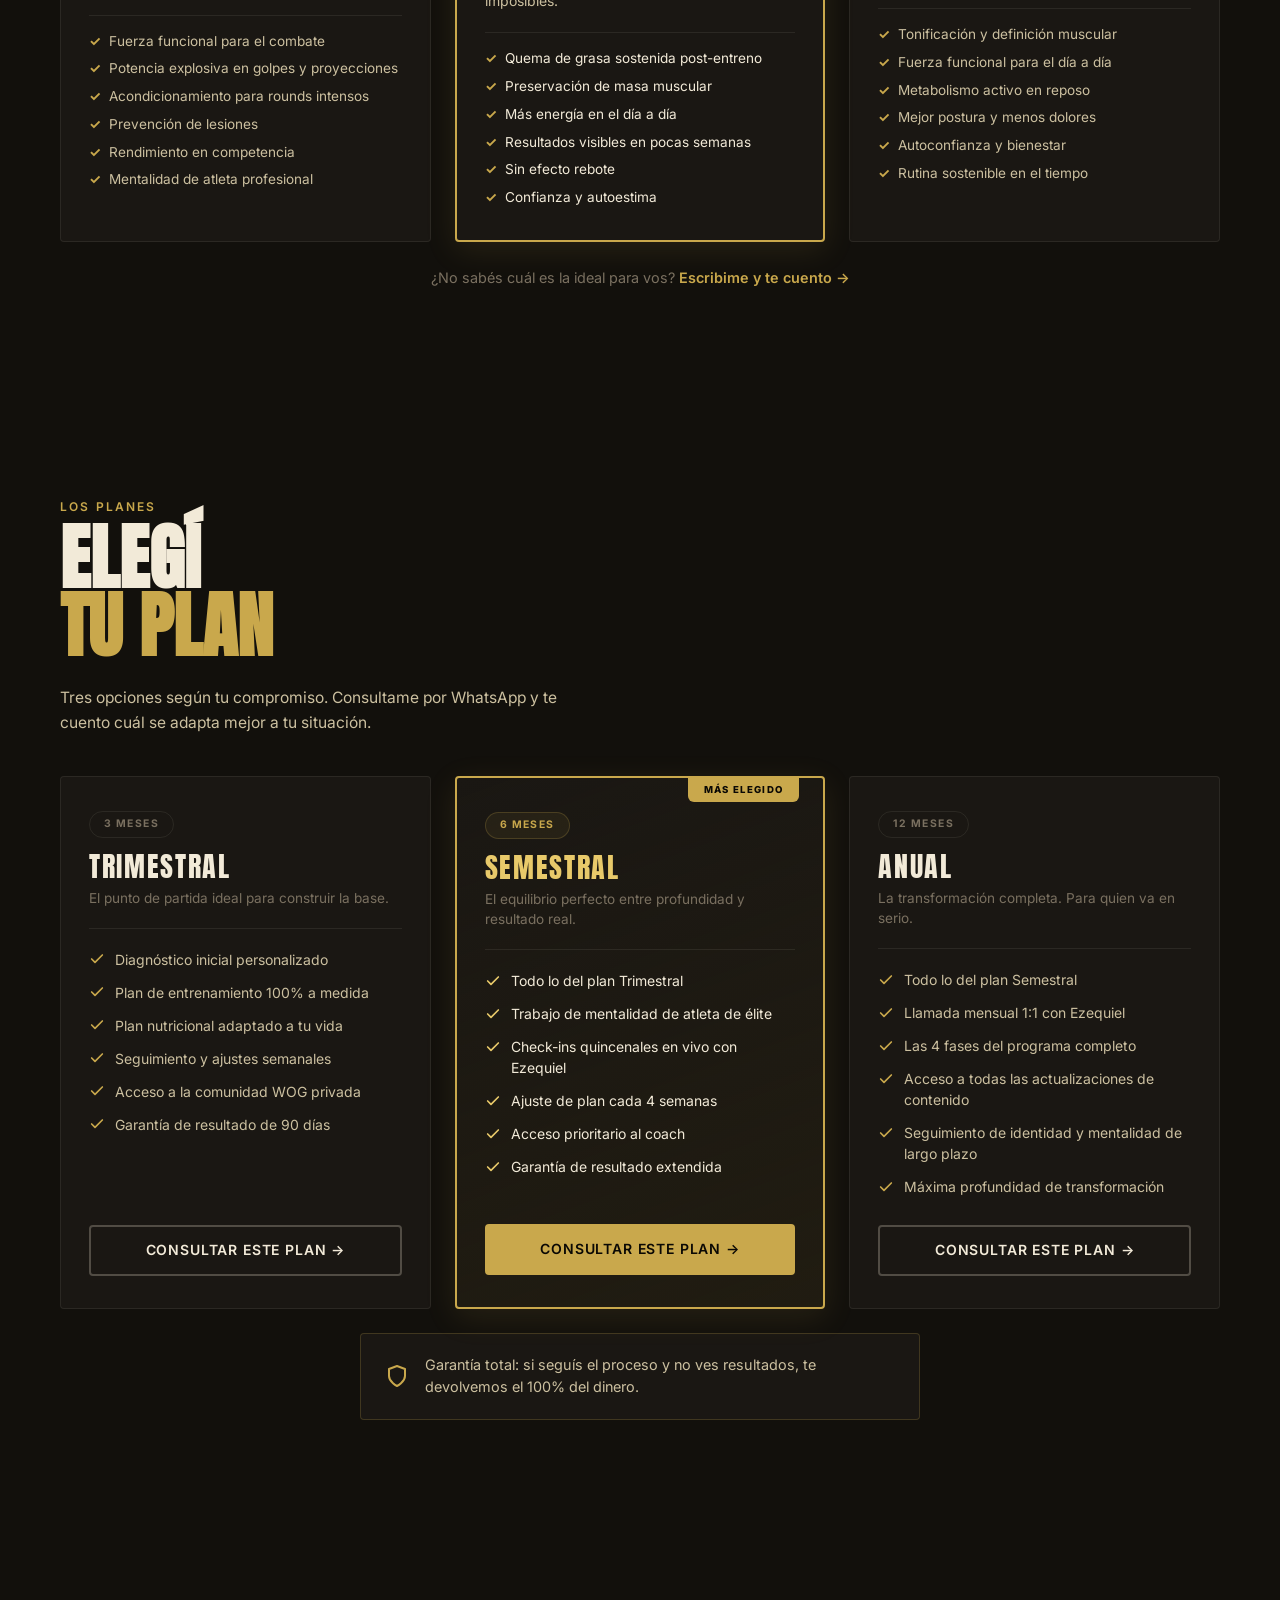
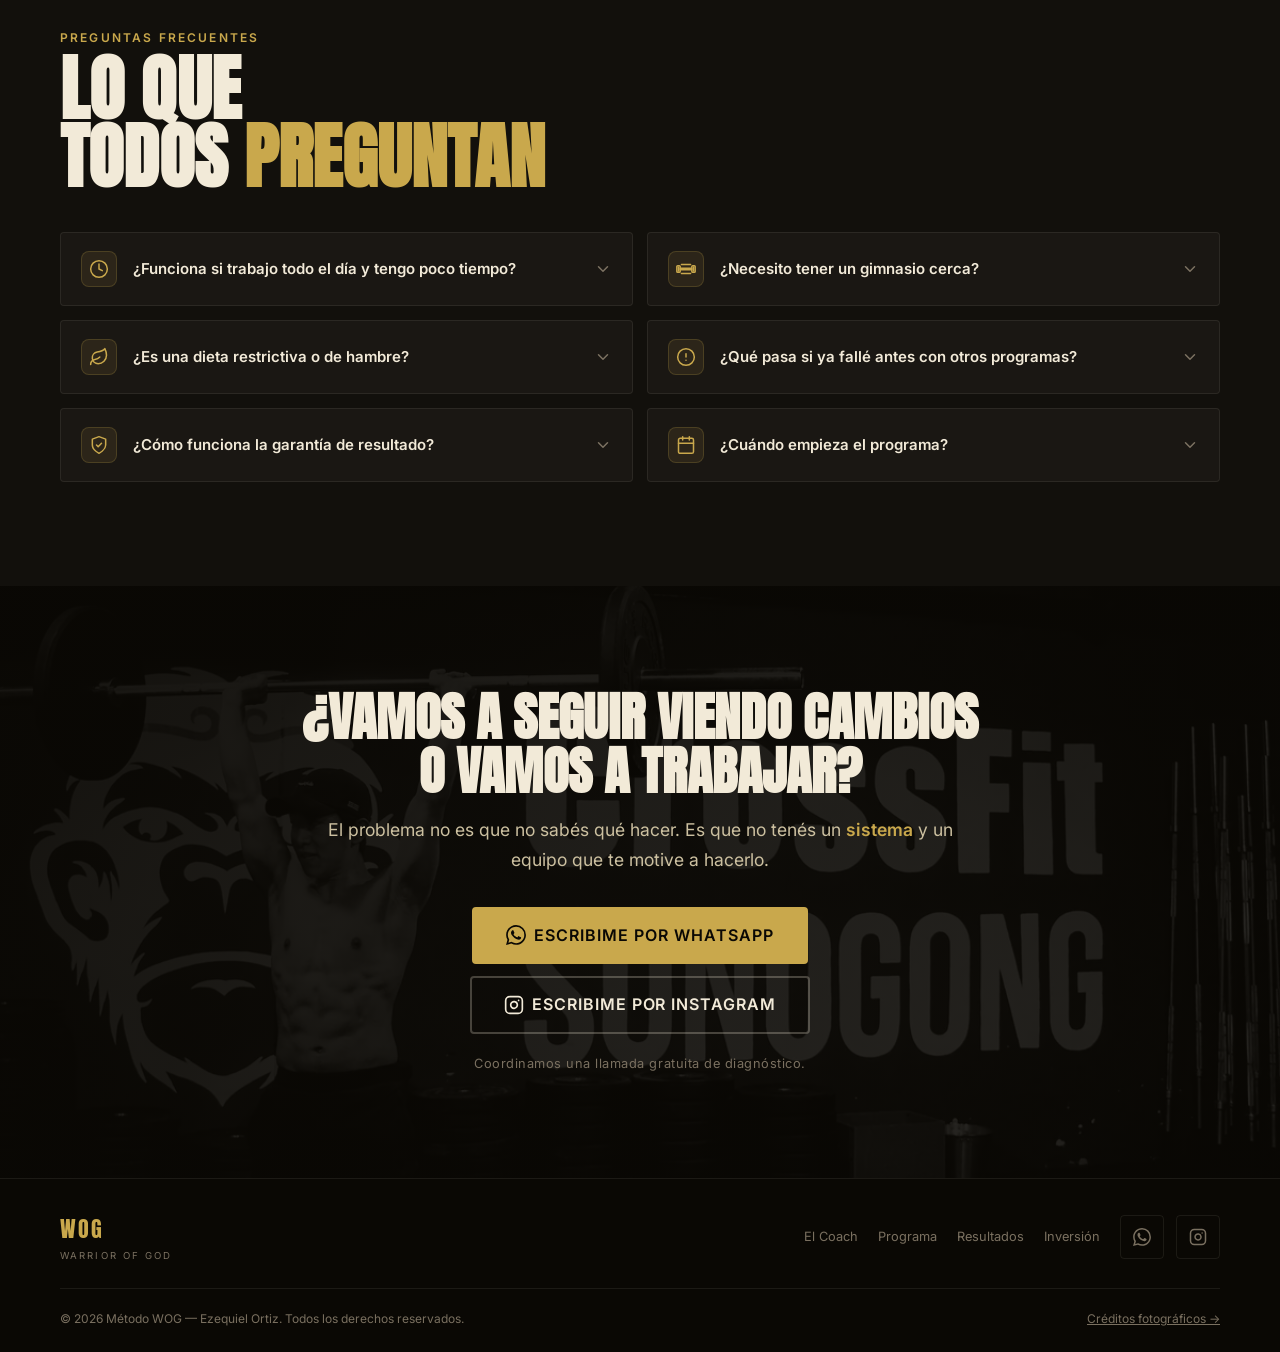
==== commit 8e3356dc: "fix: garantia en una sola línea sin negrita Co-Authored-By: Claude Sonnet 4.6 <noreply@anthropic.com" ====
--- a/index.html
+++ b/index.html
@@ -692,7 +692,7 @@
 
       <div class="garantia reveal" role="note">
         <svg width="24" height="24" viewBox="0 0 24 24" fill="none" stroke="currentColor" stroke-width="2" stroke-linecap="round" stroke-linejoin="round" aria-hidden="true"><path d="M12 22s8-4 8-10V5l-8-3-8 3v7c0 6 8 10 8 10z"/></svg>
-        <p>Si seguís el proceso y no ves resultados, <strong>te devolvemos el 100% del dinero.</strong></p>
+        <p>Garantía total: si seguís el proceso y no ves resultados, te devolvemos el 100% del dinero.</p>
       </div>
     </div>
   </section>
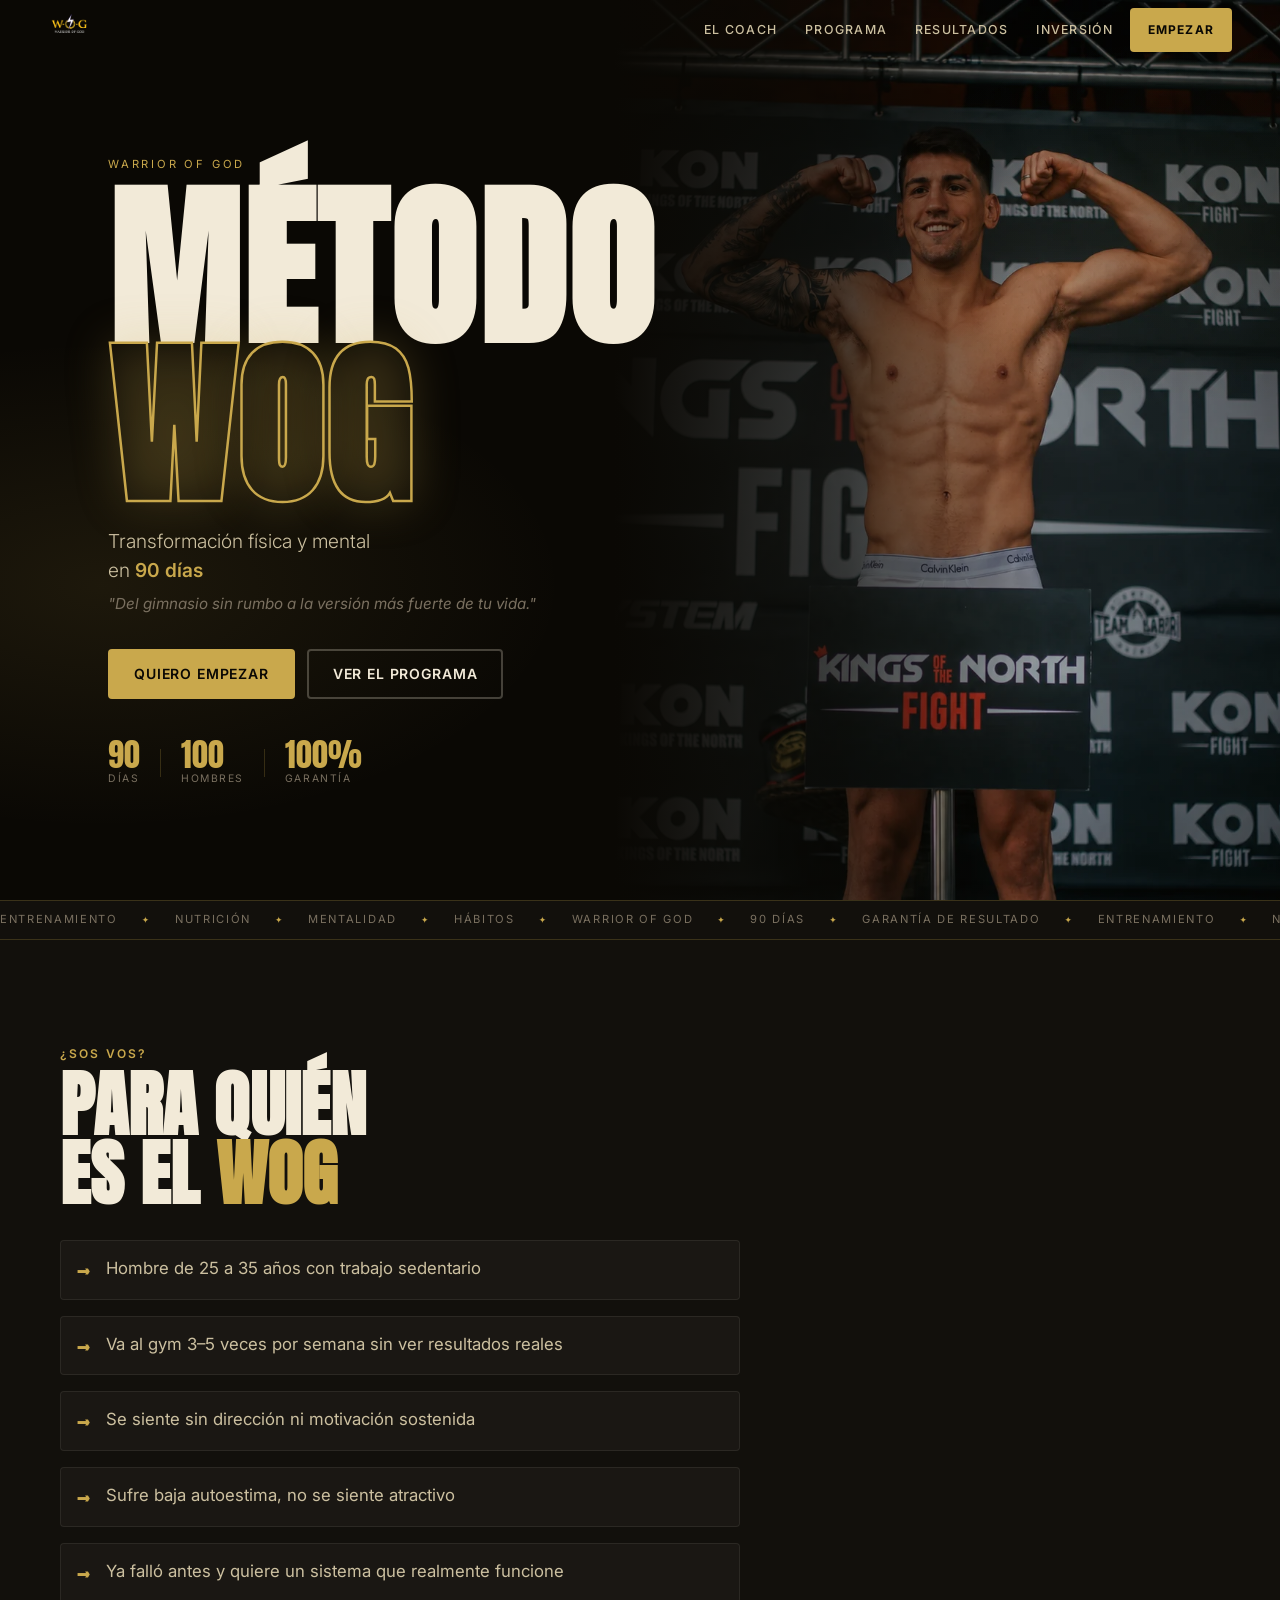
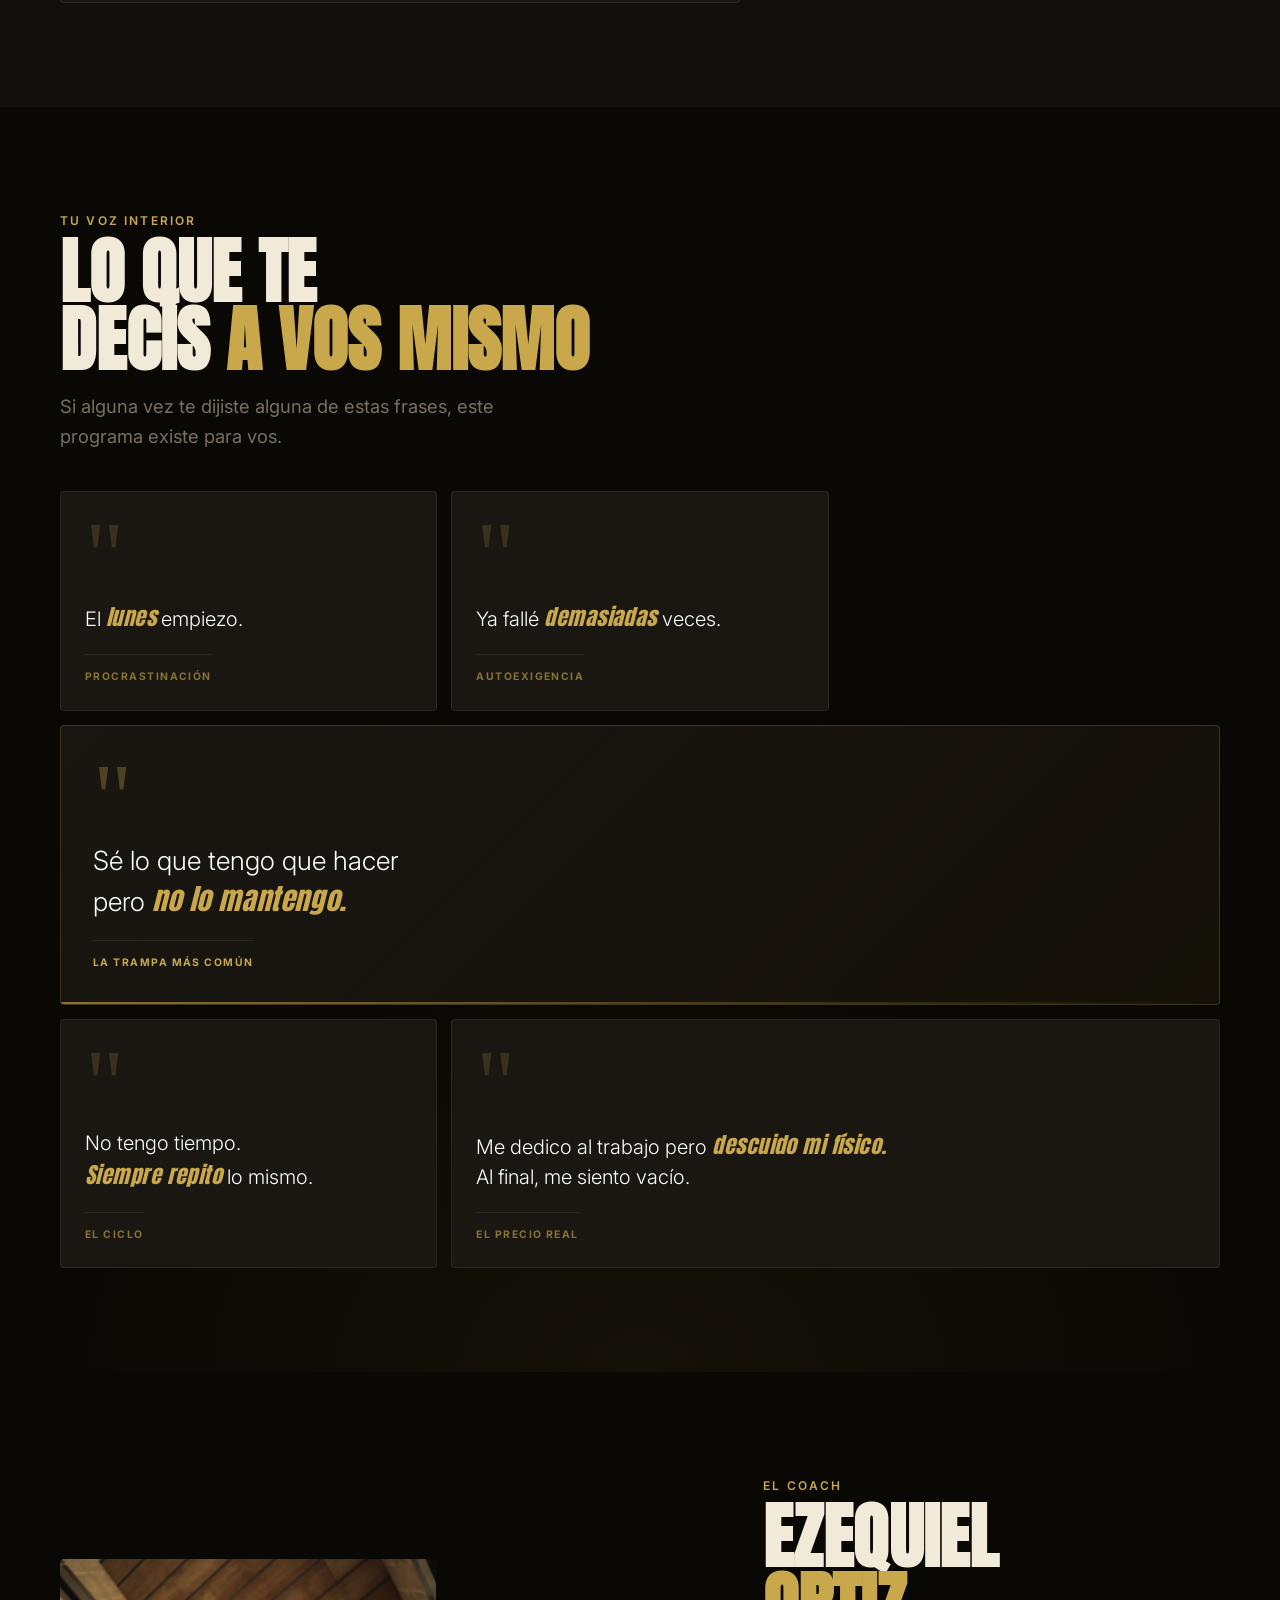
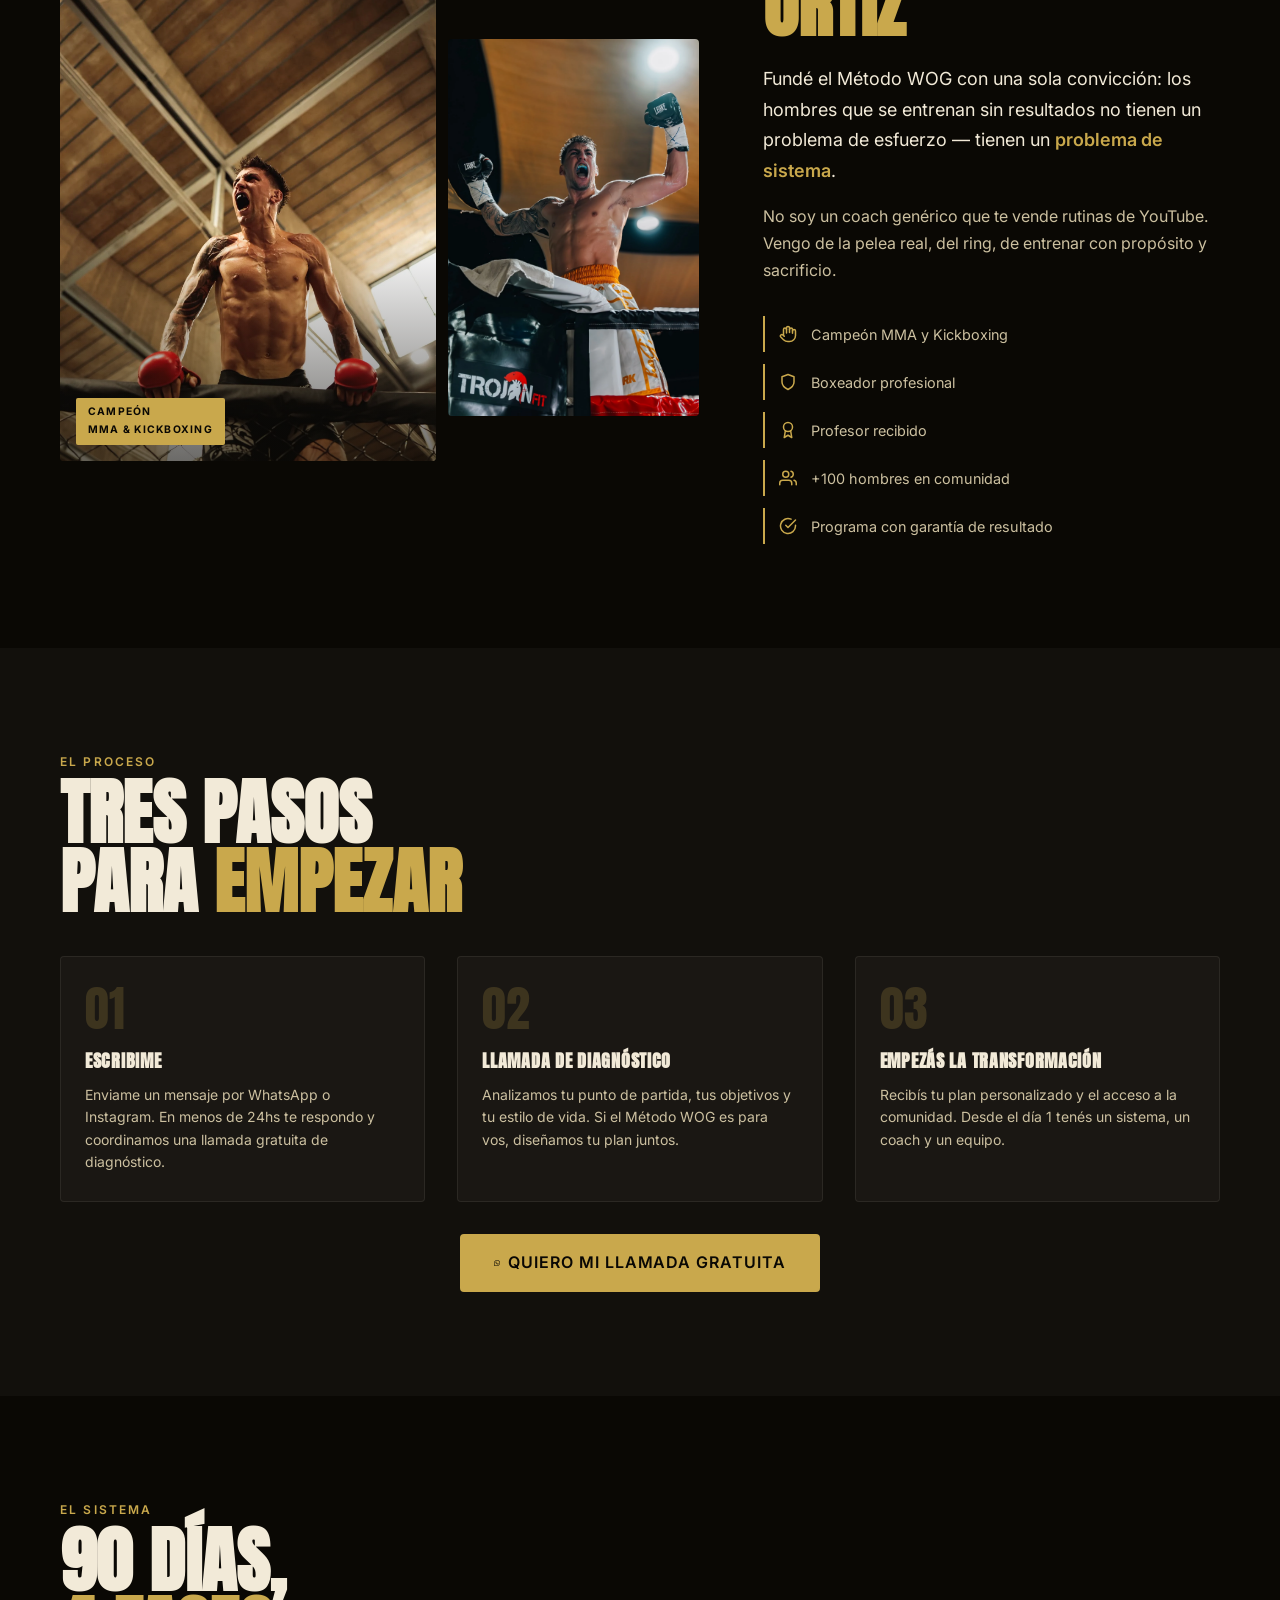
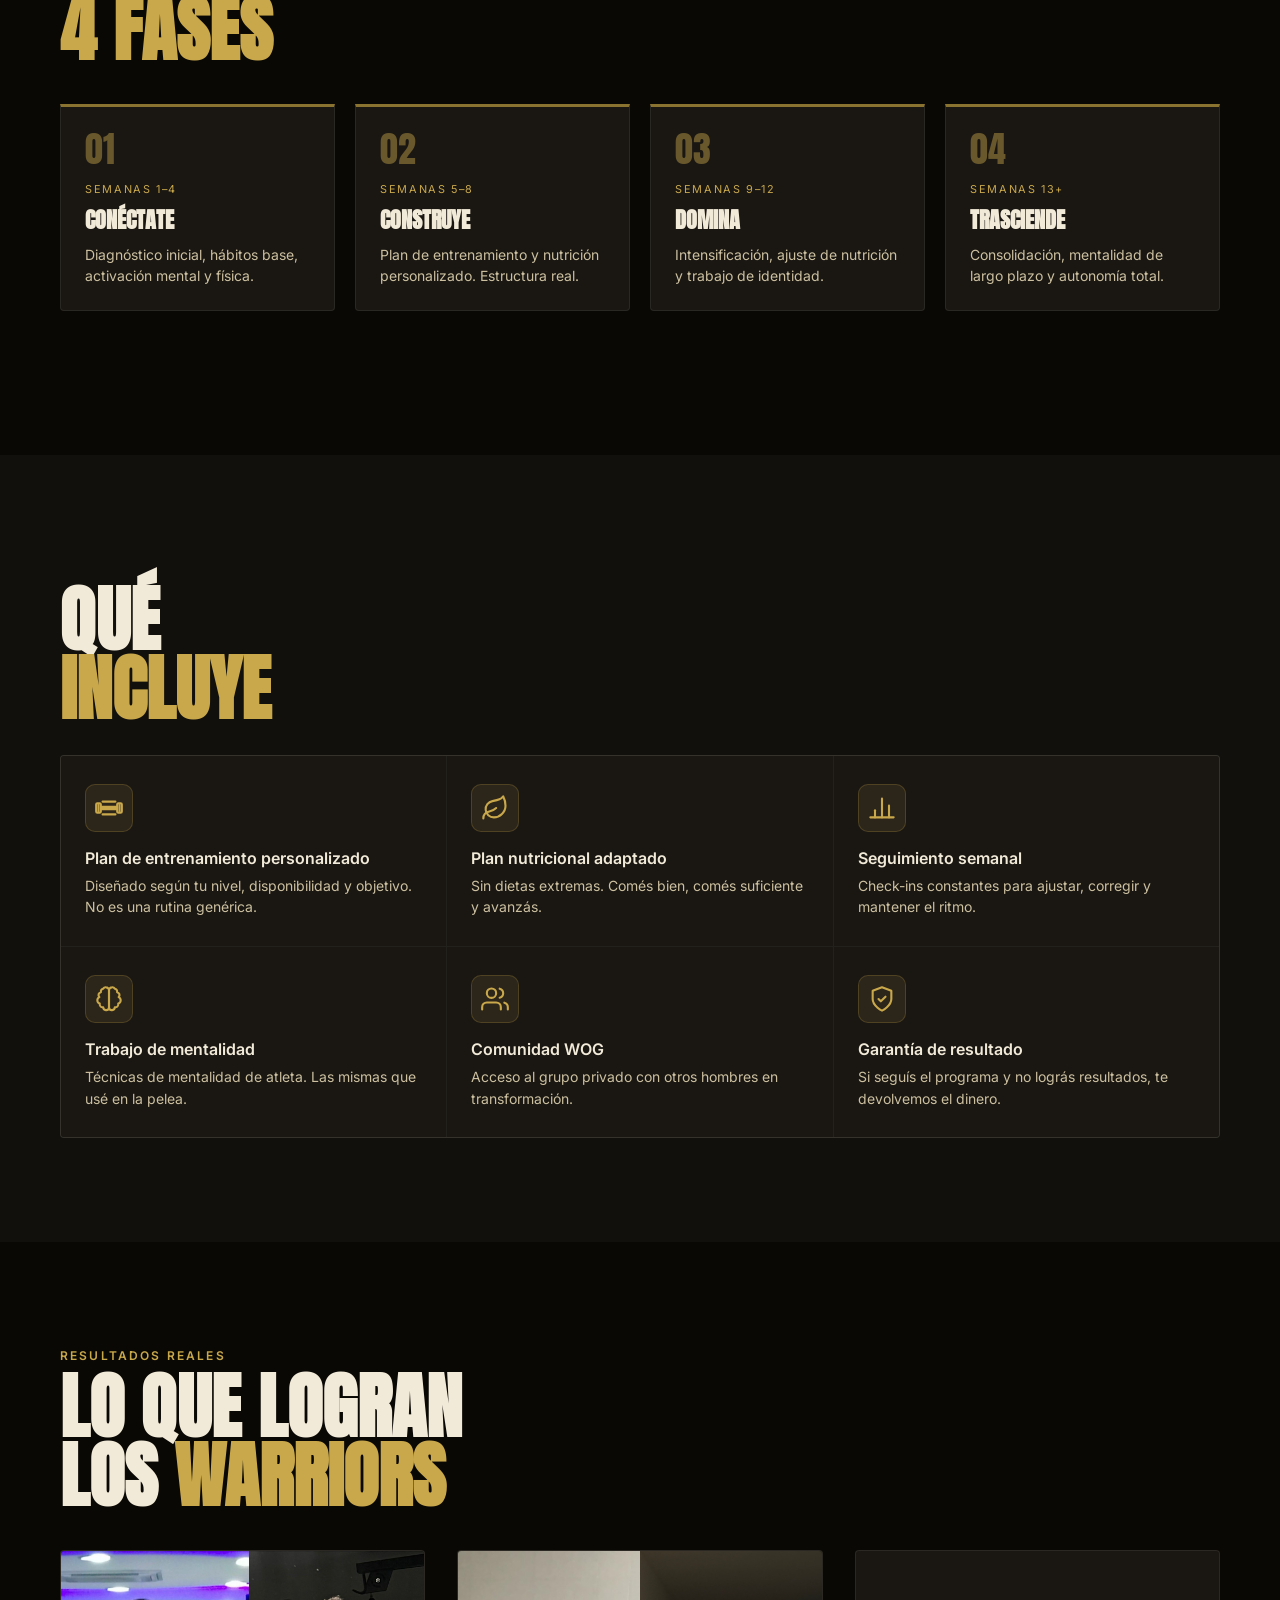
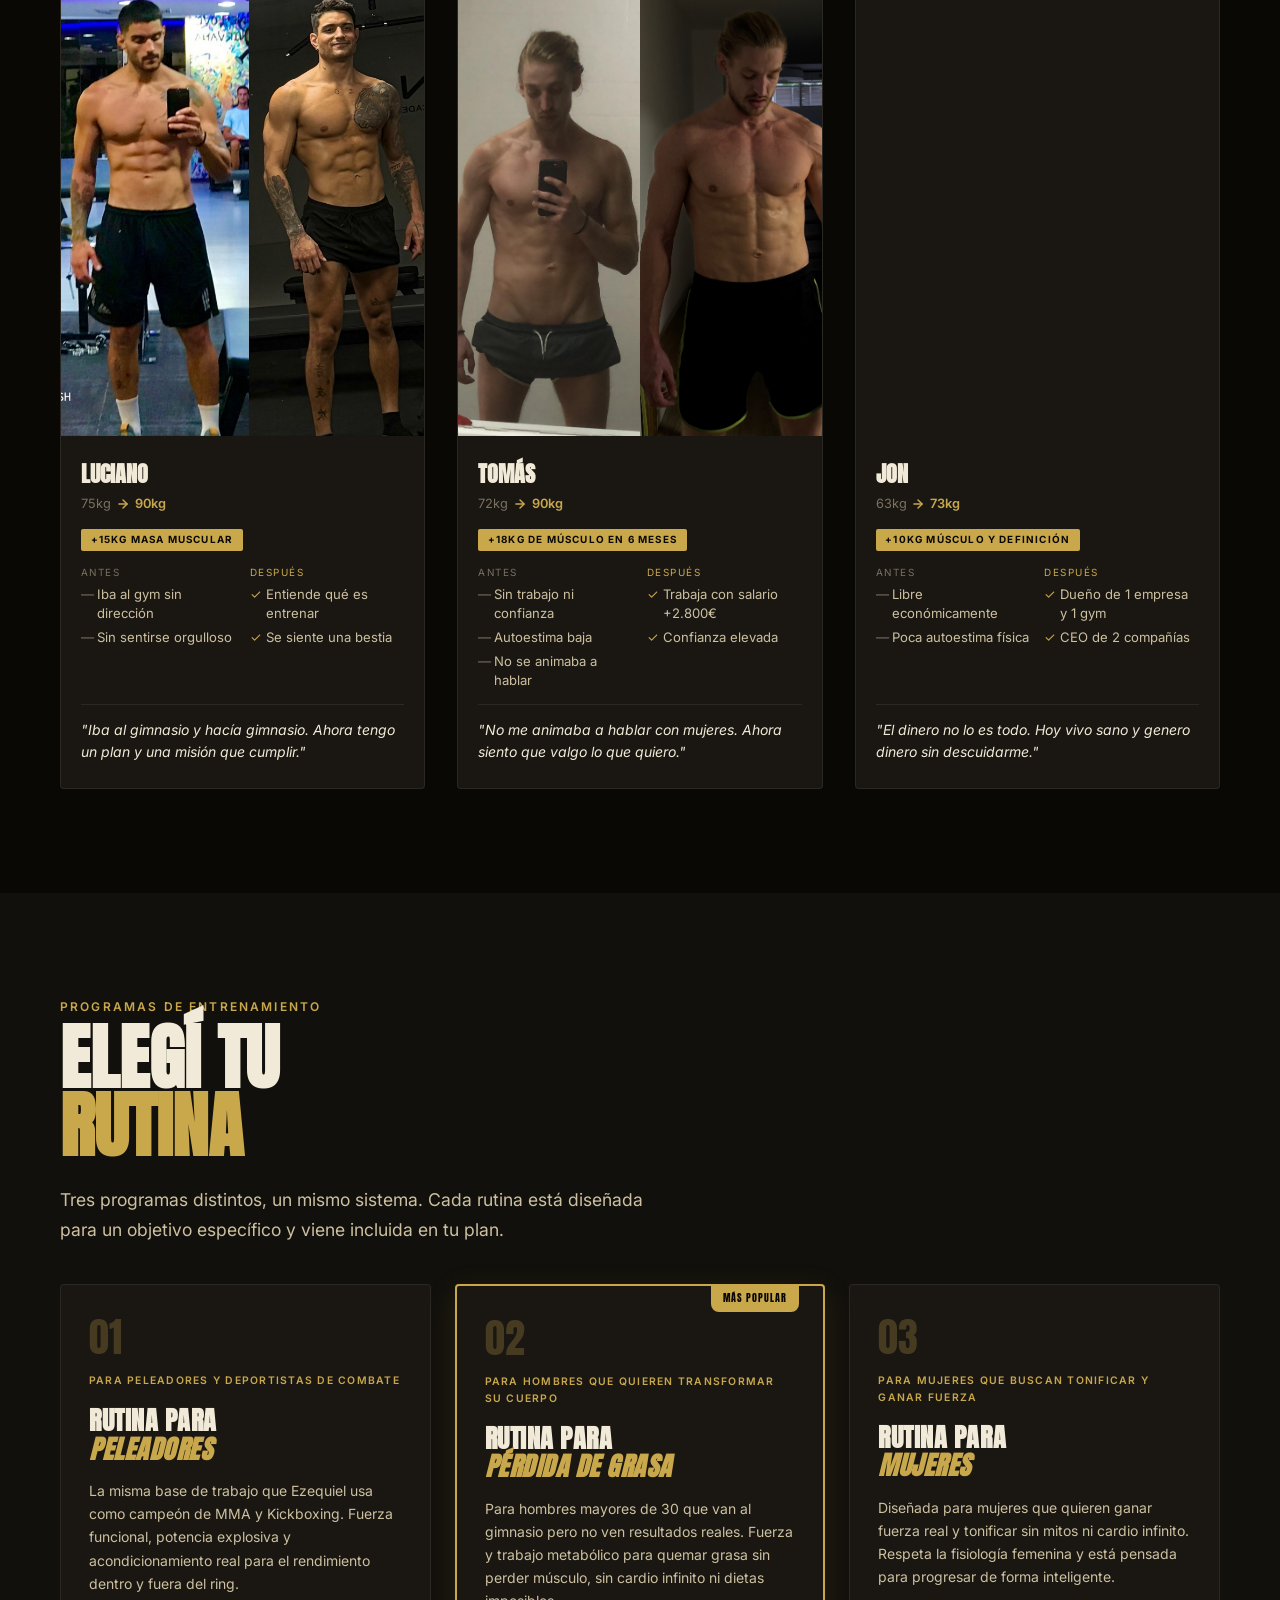
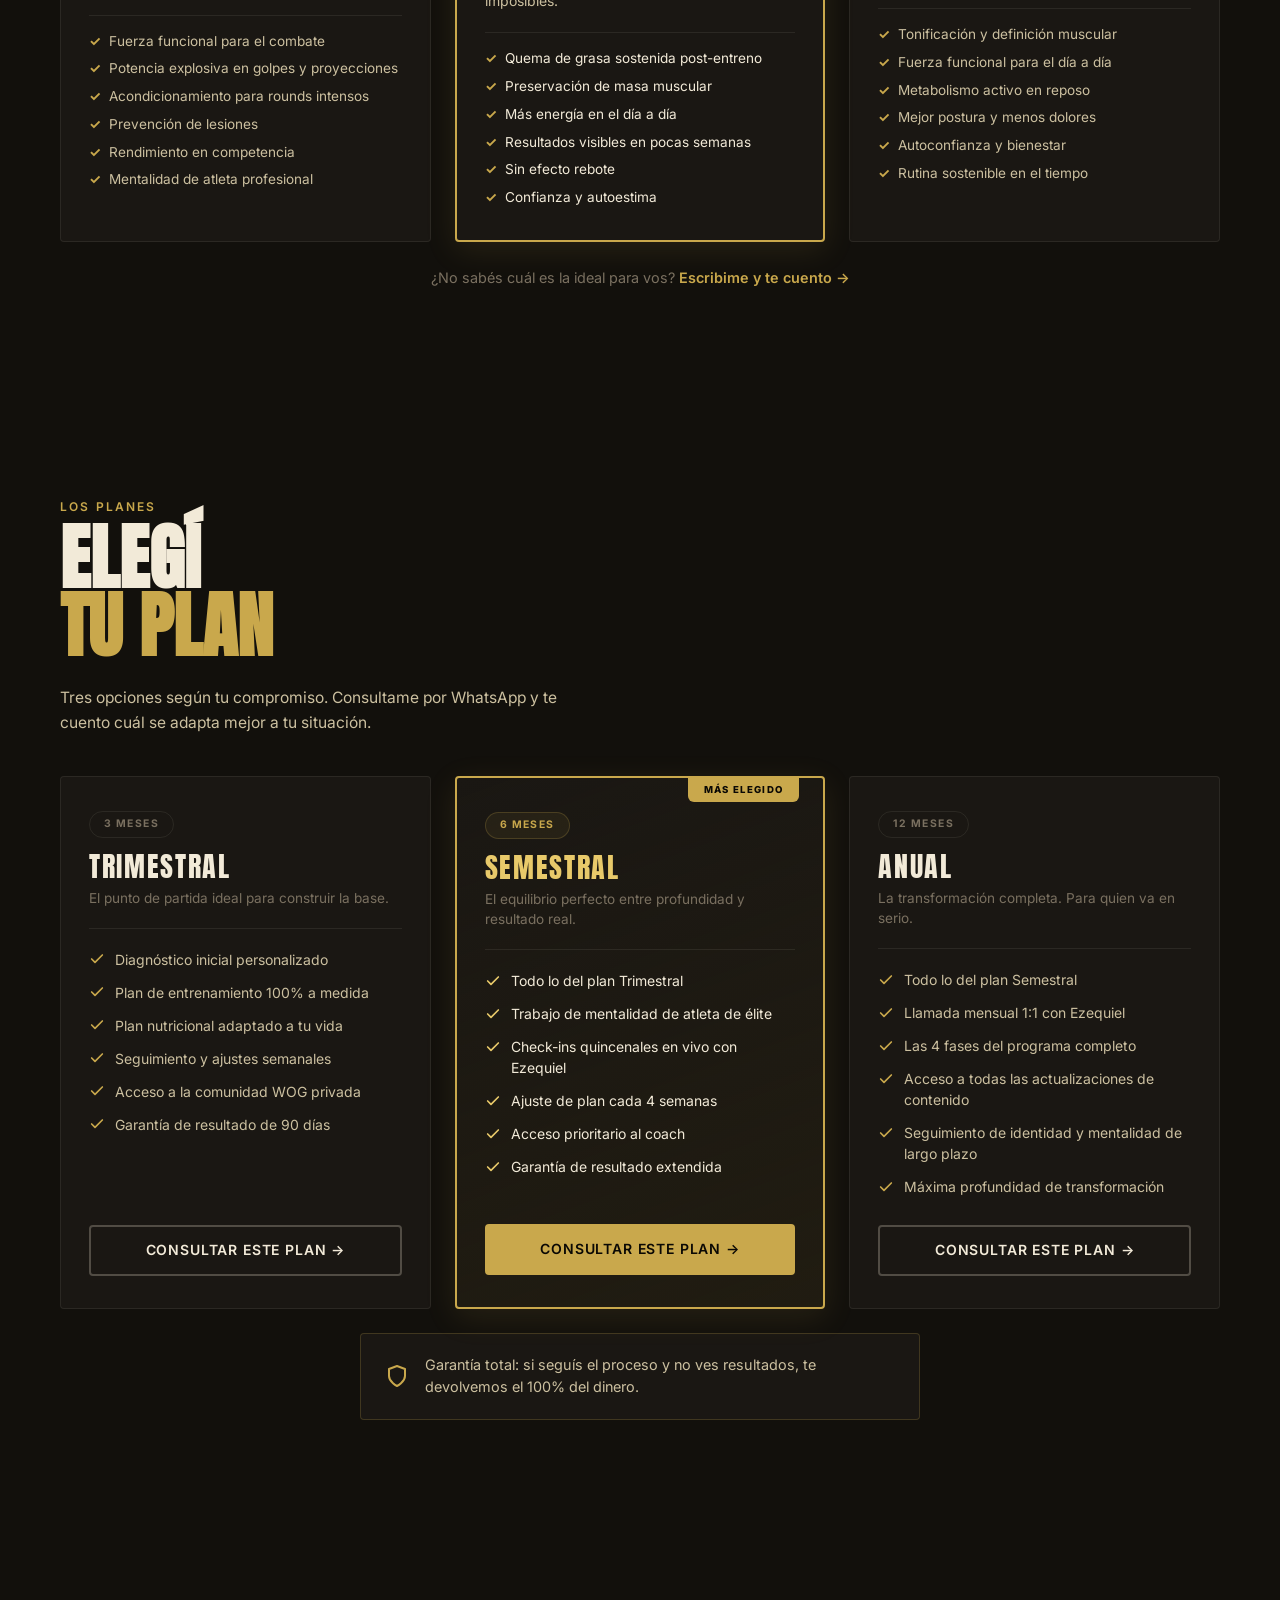
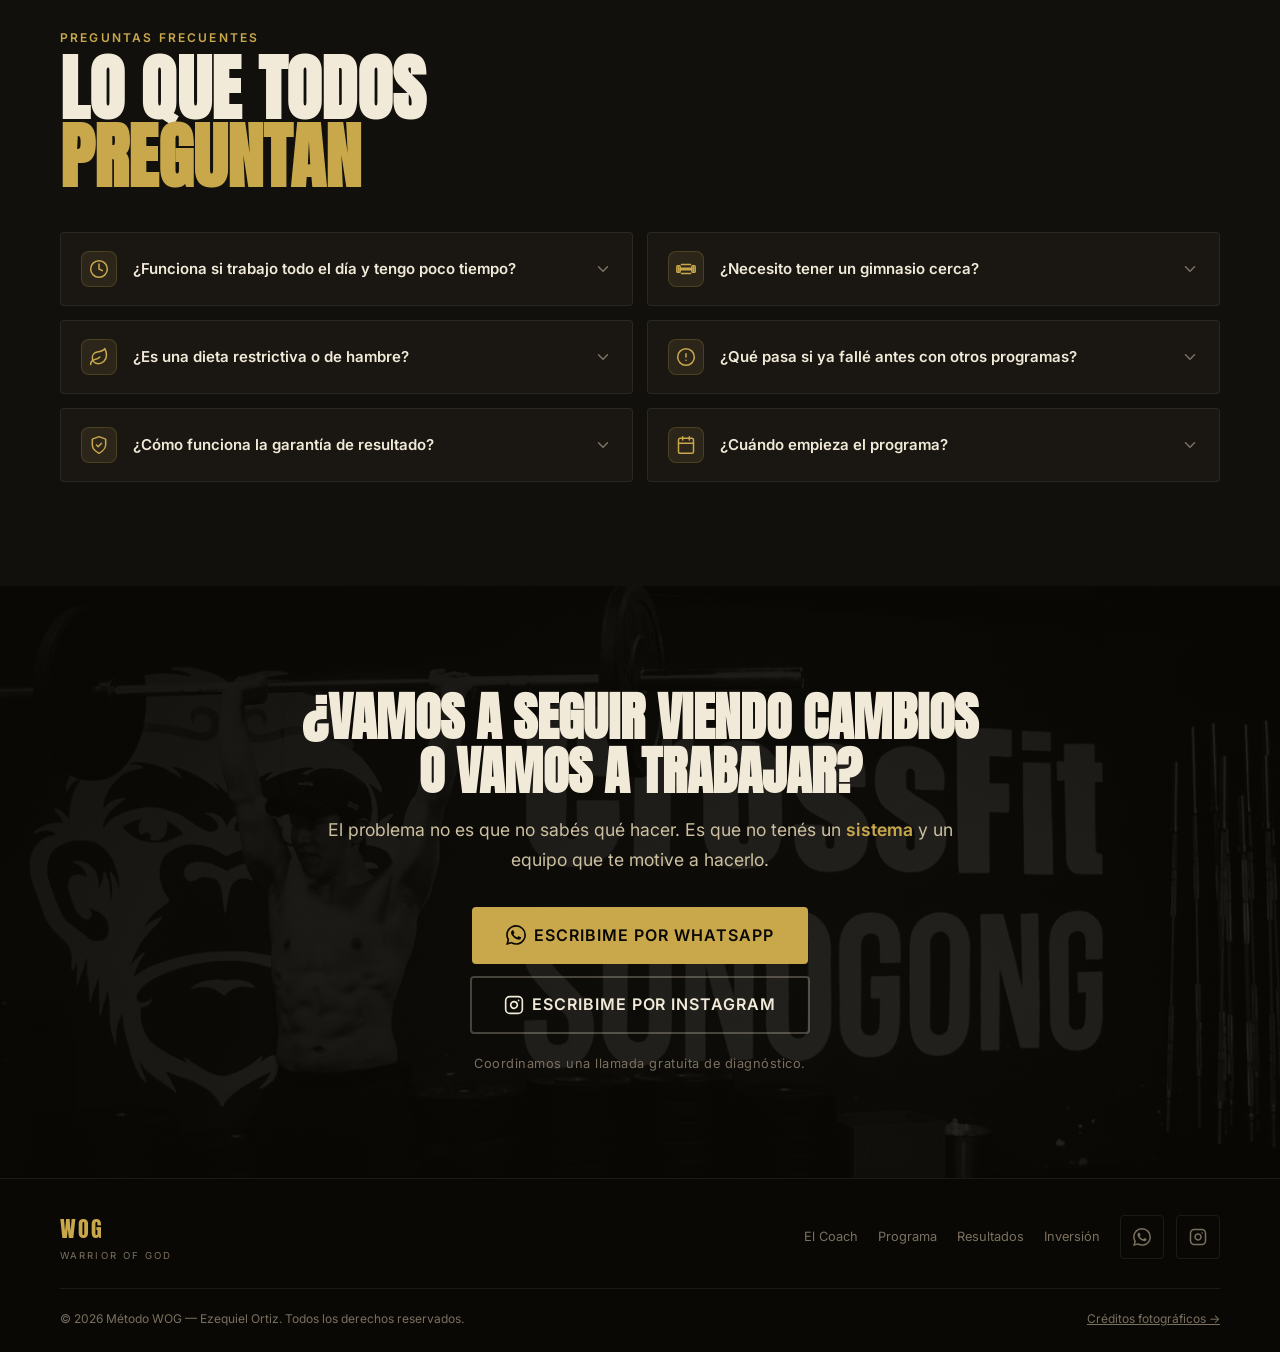
==== commit af385c23: "fix: FAQ title — 'todos' sube a primera línea, 'preguntan' sola Co-Authored-By: Claude Sonnet 4.6 <n" ====
--- a/index.html
+++ b/index.html
@@ -701,7 +701,7 @@
   <section class="section s-faq" id="faq">
     <div class="container">
       <p class="kicker reveal">Preguntas frecuentes</p>
-      <h2 class="title reveal">Lo que<br>todos <em>preguntan</em></h2>
+      <h2 class="title reveal">Lo que todos<br><em>preguntan</em></h2>
       <div class="faq-grid">
         <details class="faq-item reveal">
           <summary class="faq-q">
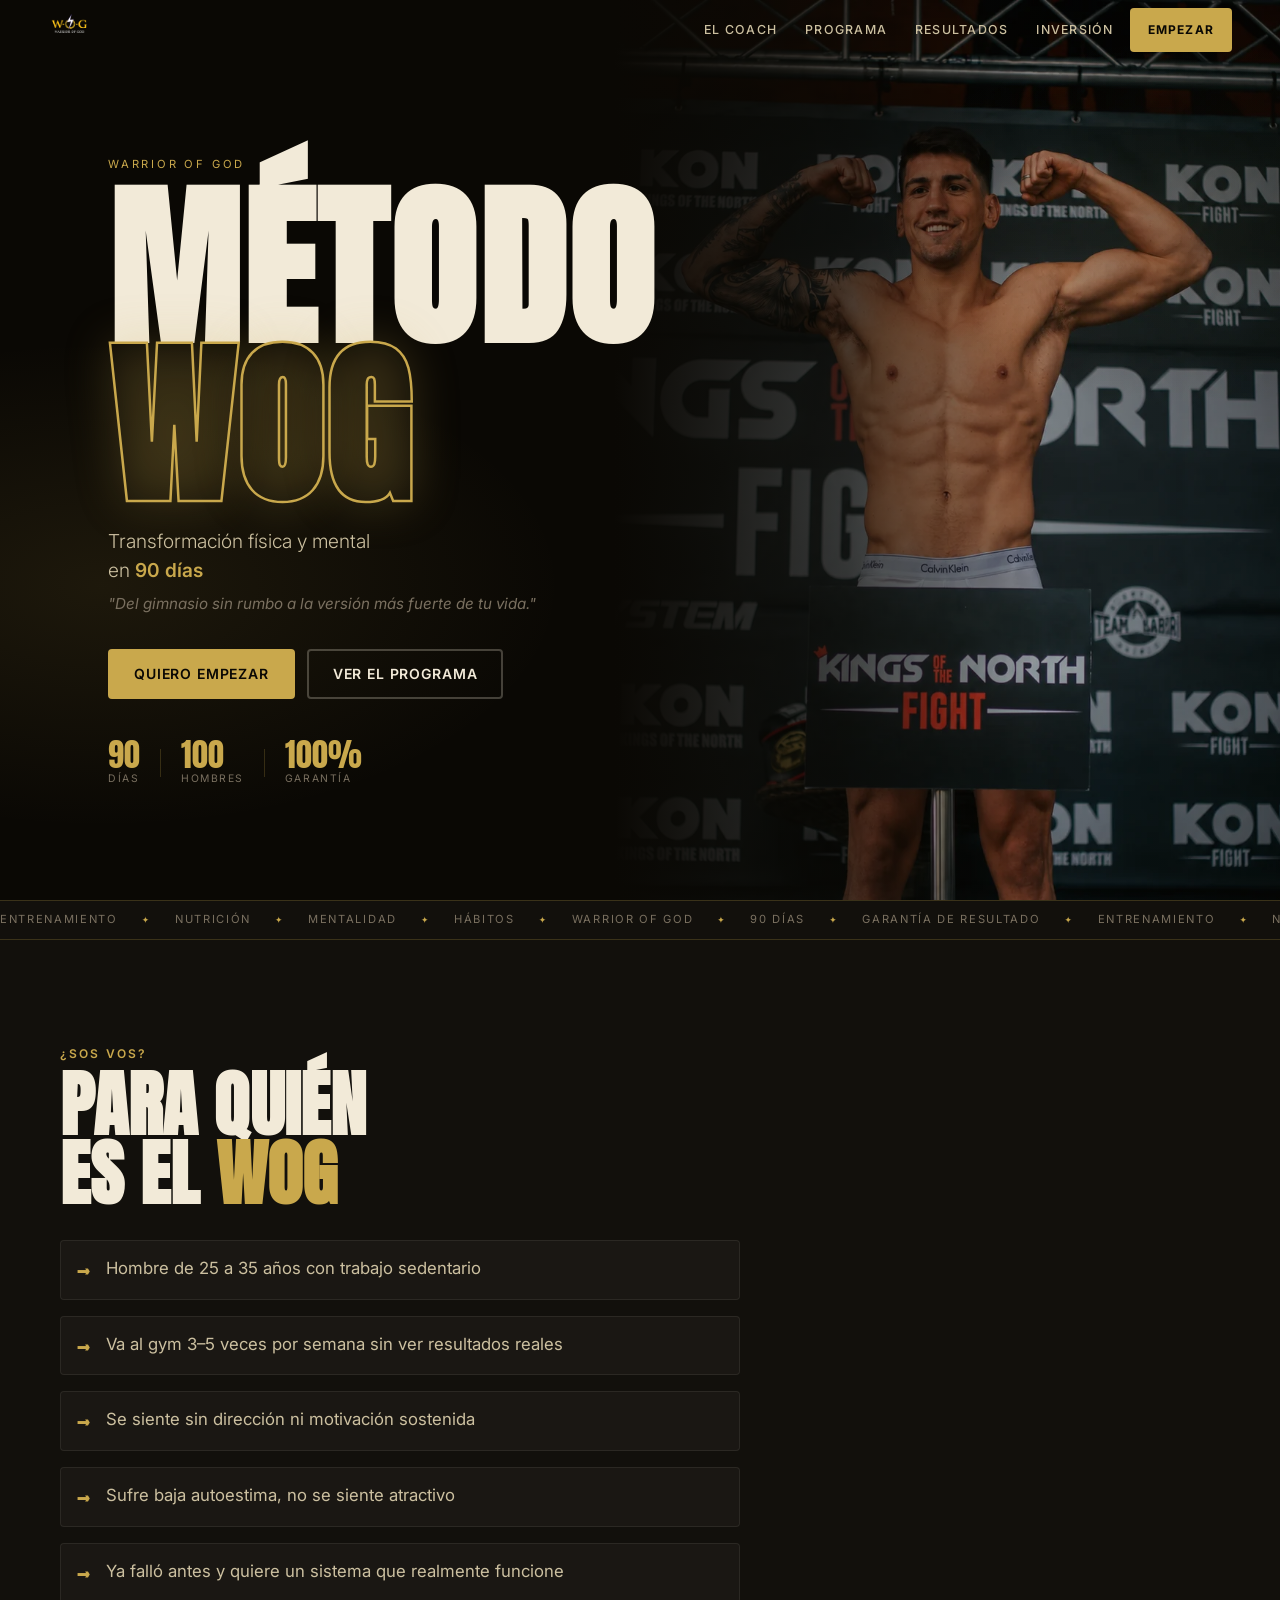
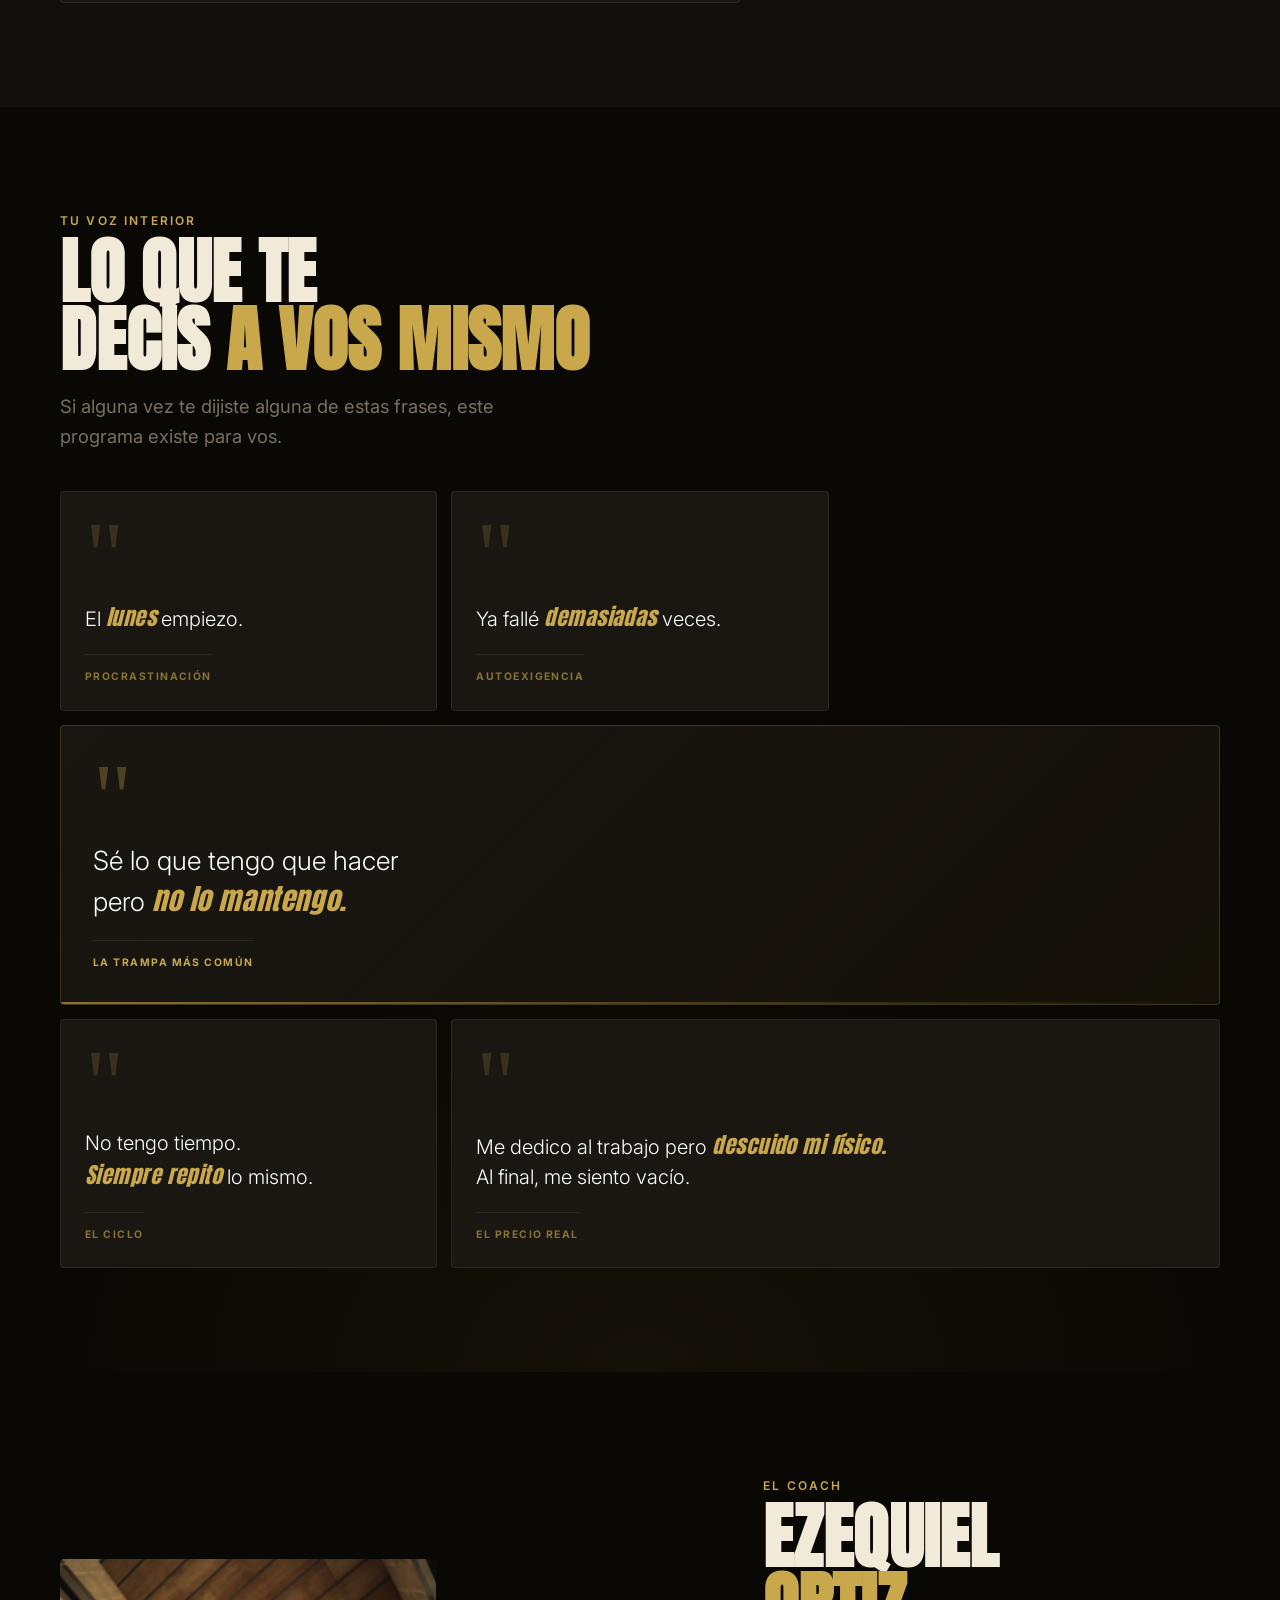
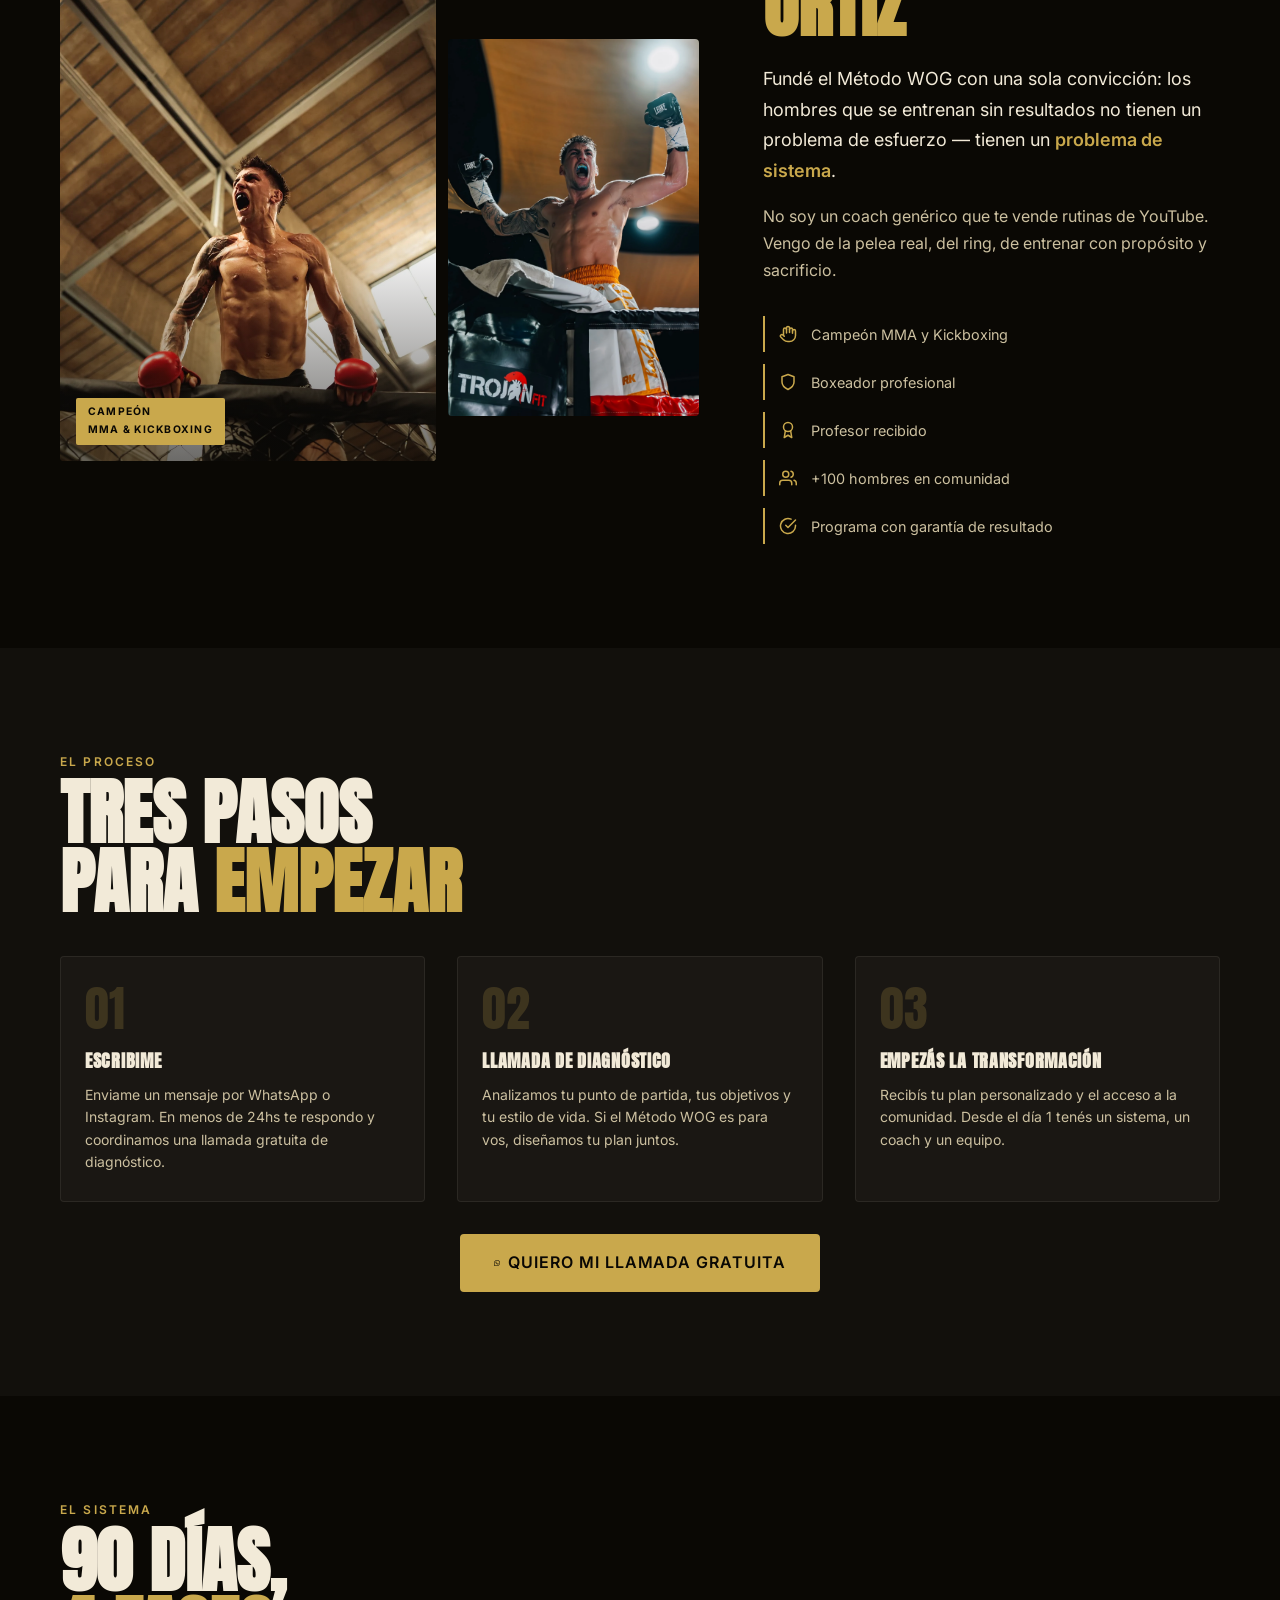
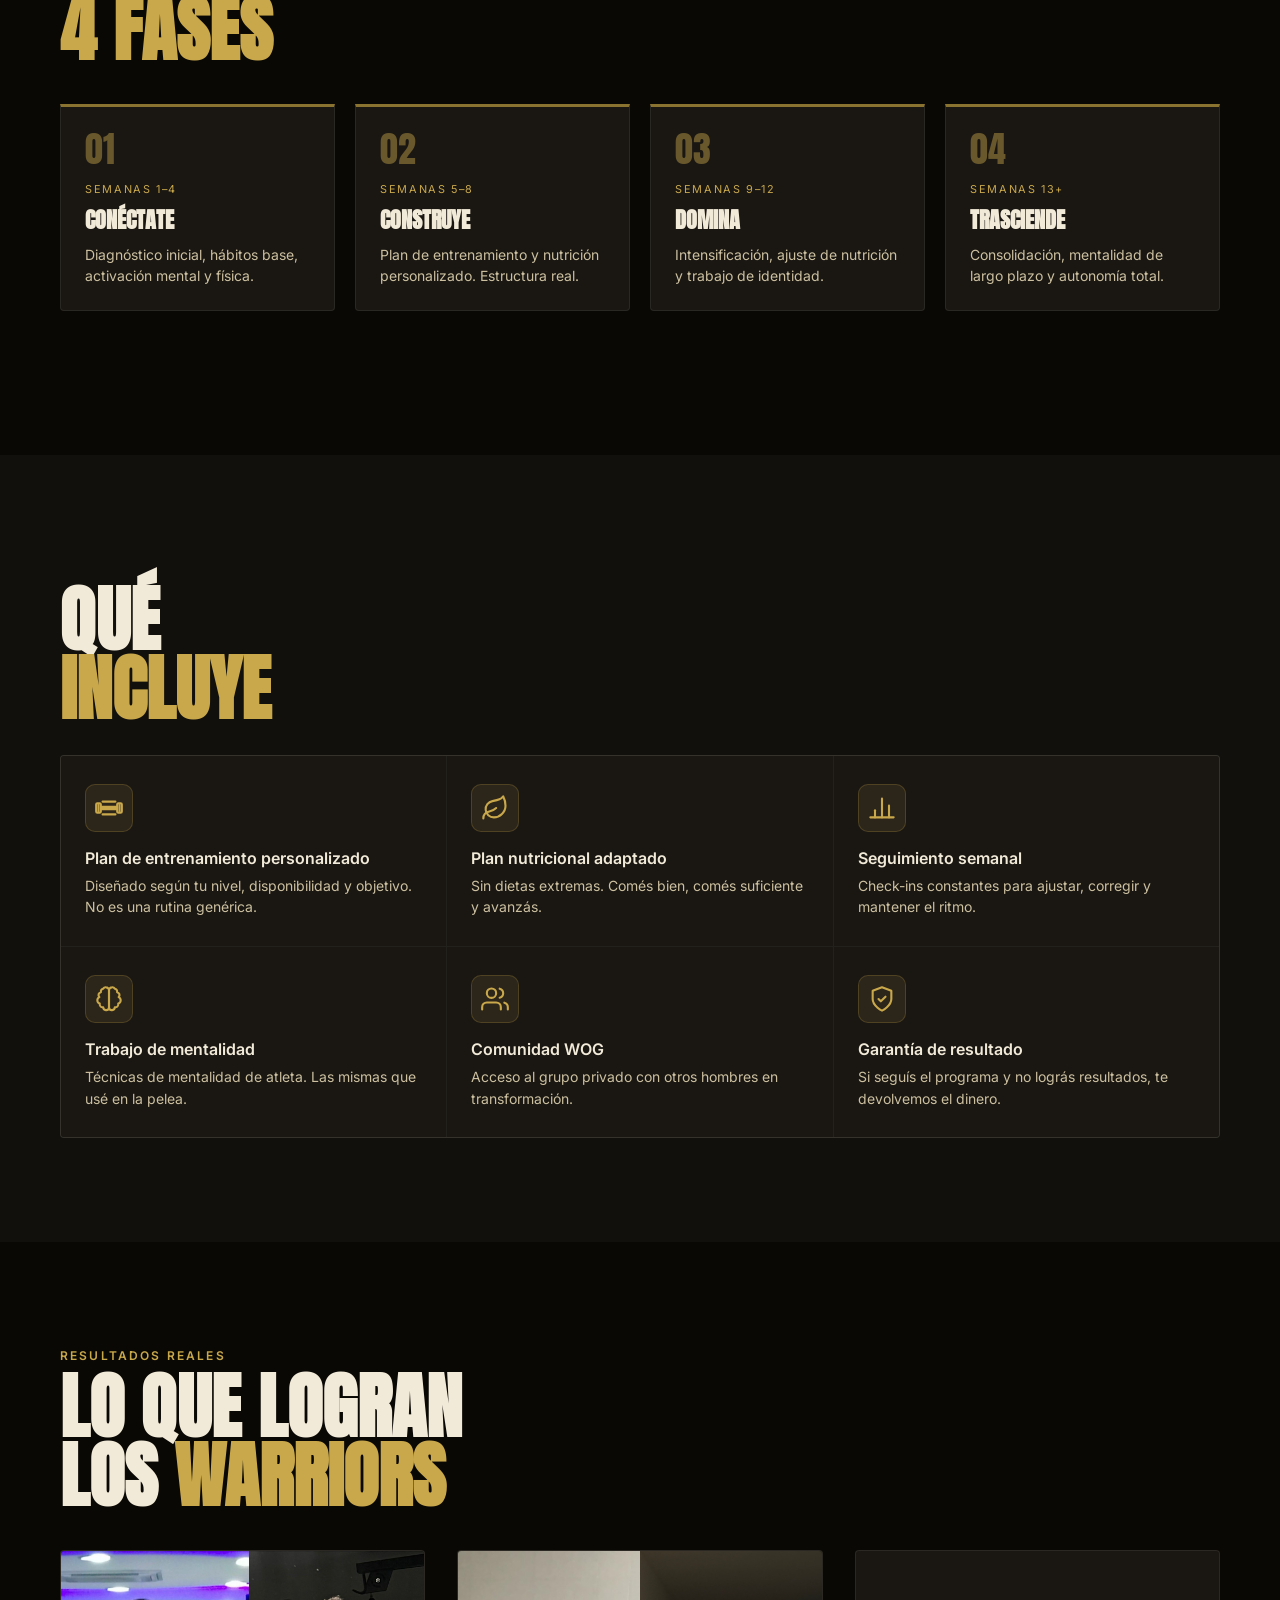
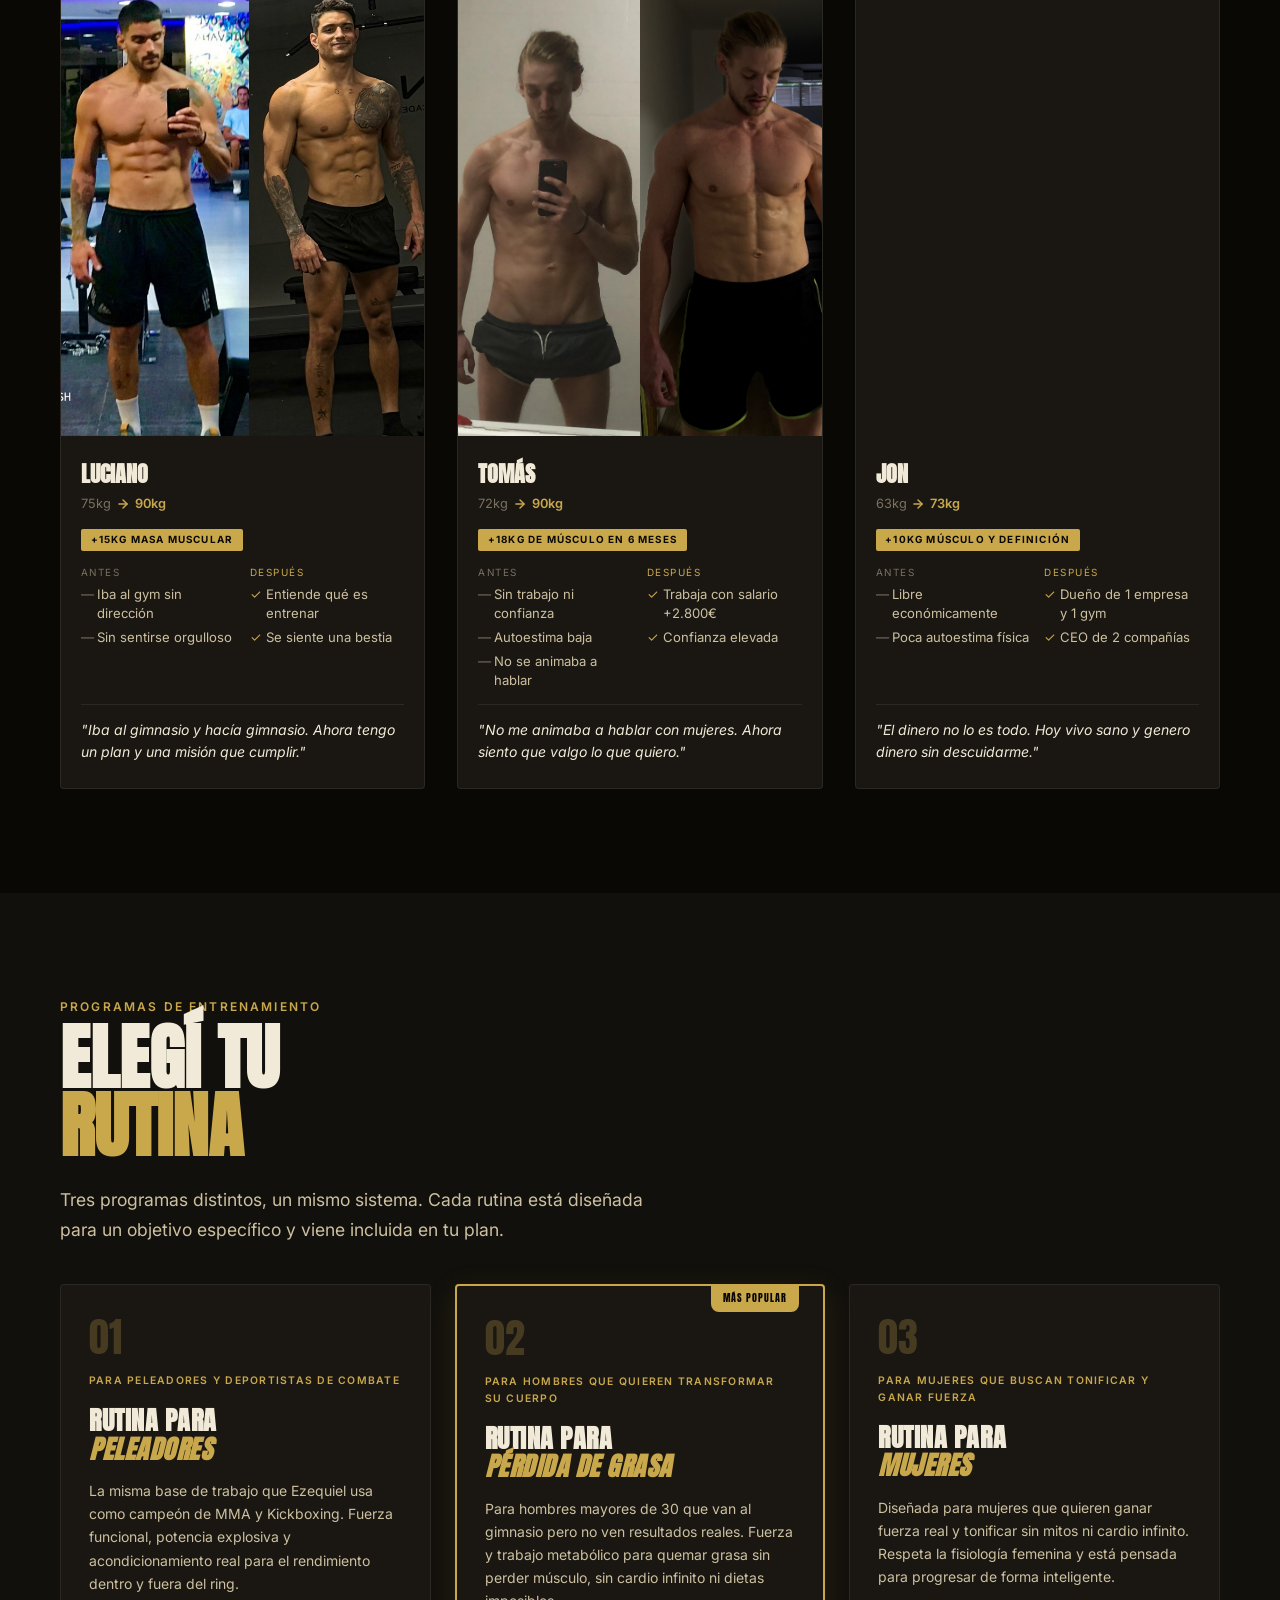
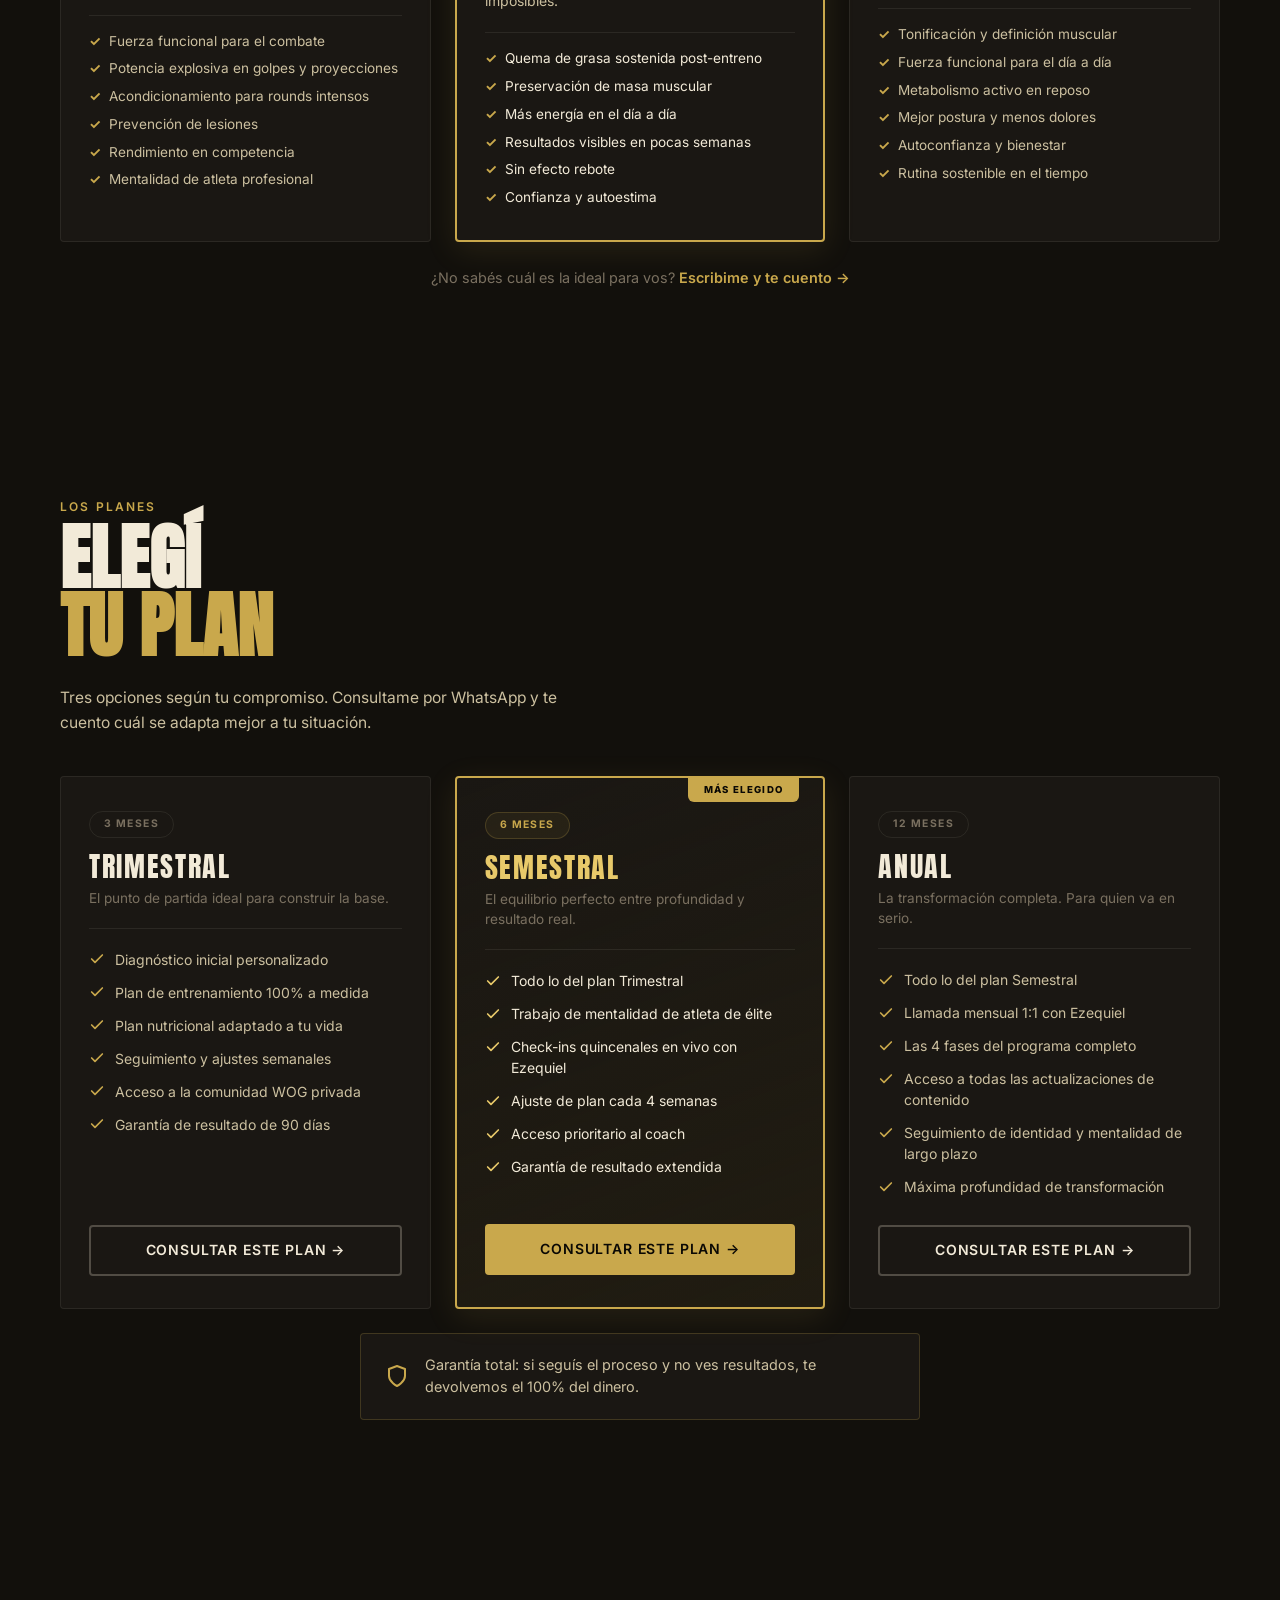
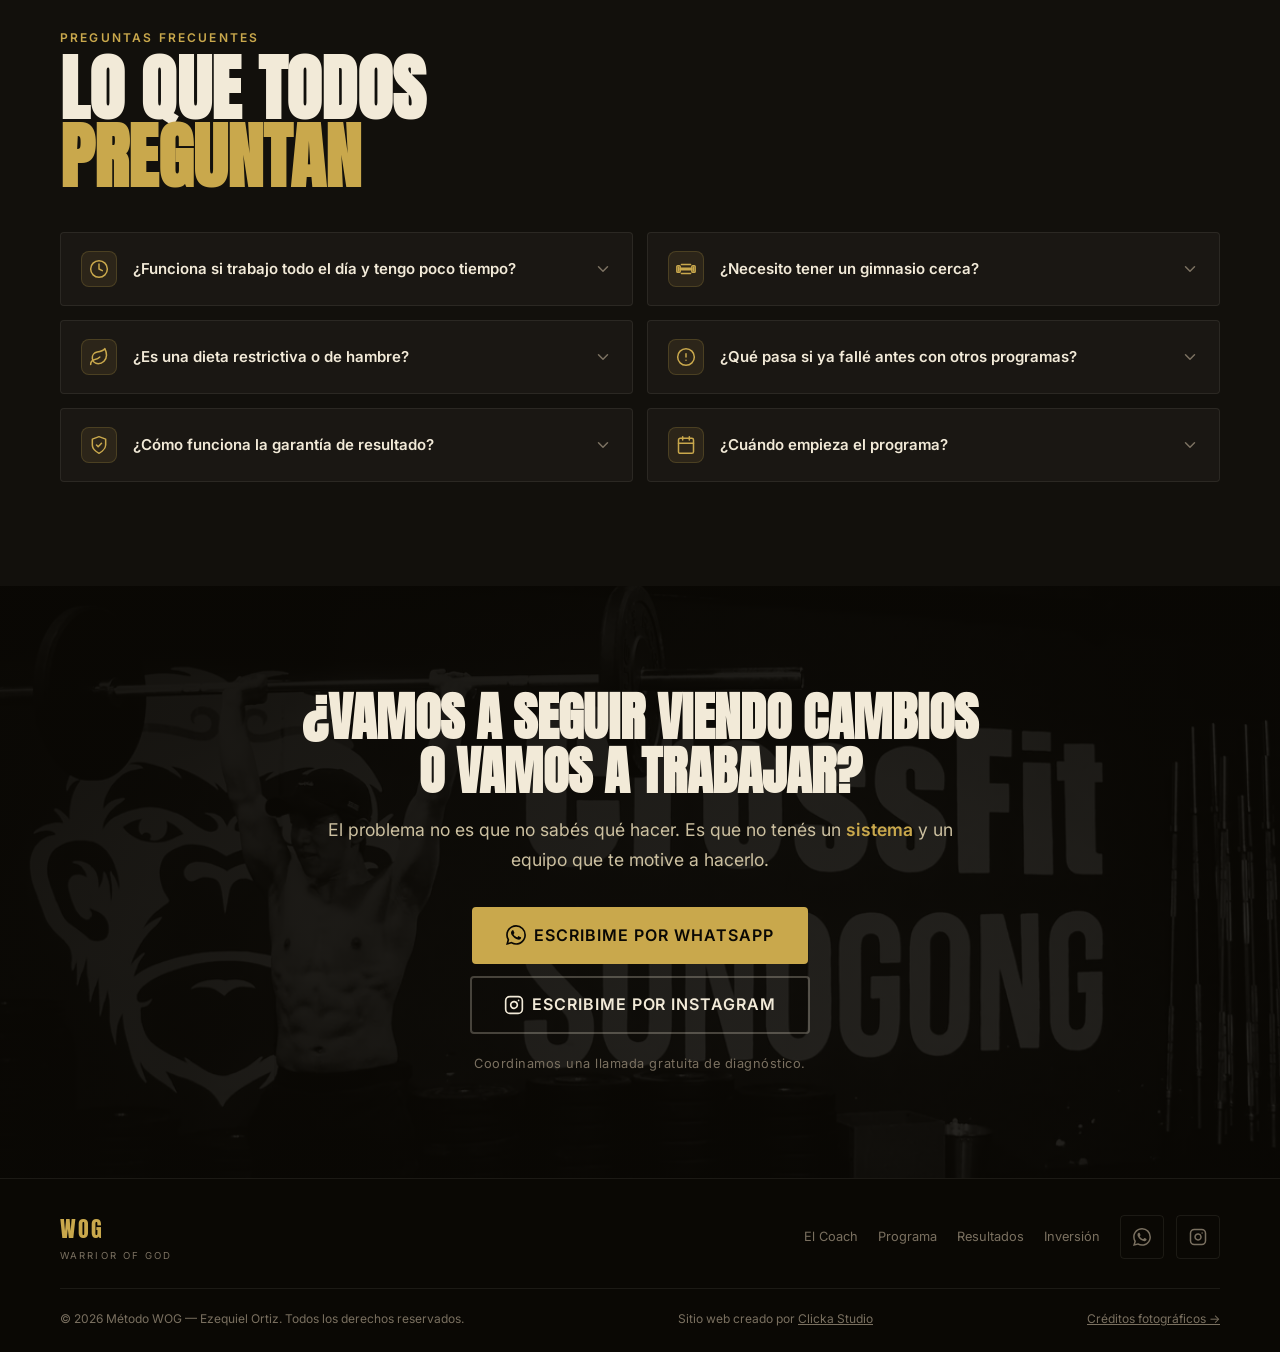
==== commit 7e788926: "feat: agrega Clicka Studio como creador en el footer Co-Authored-By: Claude Sonnet 4.6 <noreply@anth" ====
--- a/index.html
+++ b/index.html
@@ -846,6 +846,7 @@
       </div>
       <div class="footer-bottom">
         <p>© 2026 Método WOG — Ezequiel Ortiz. Todos los derechos reservados.</p>
+        <p>Sitio web creado por <a href="https://clickastudio.com" target="_blank" rel="noopener" class="footer-credits">Clicka Studio</a></p>
         <p><a href="creditos.html" class="footer-credits">Créditos fotográficos →</a></p>
       </div>
     </div>
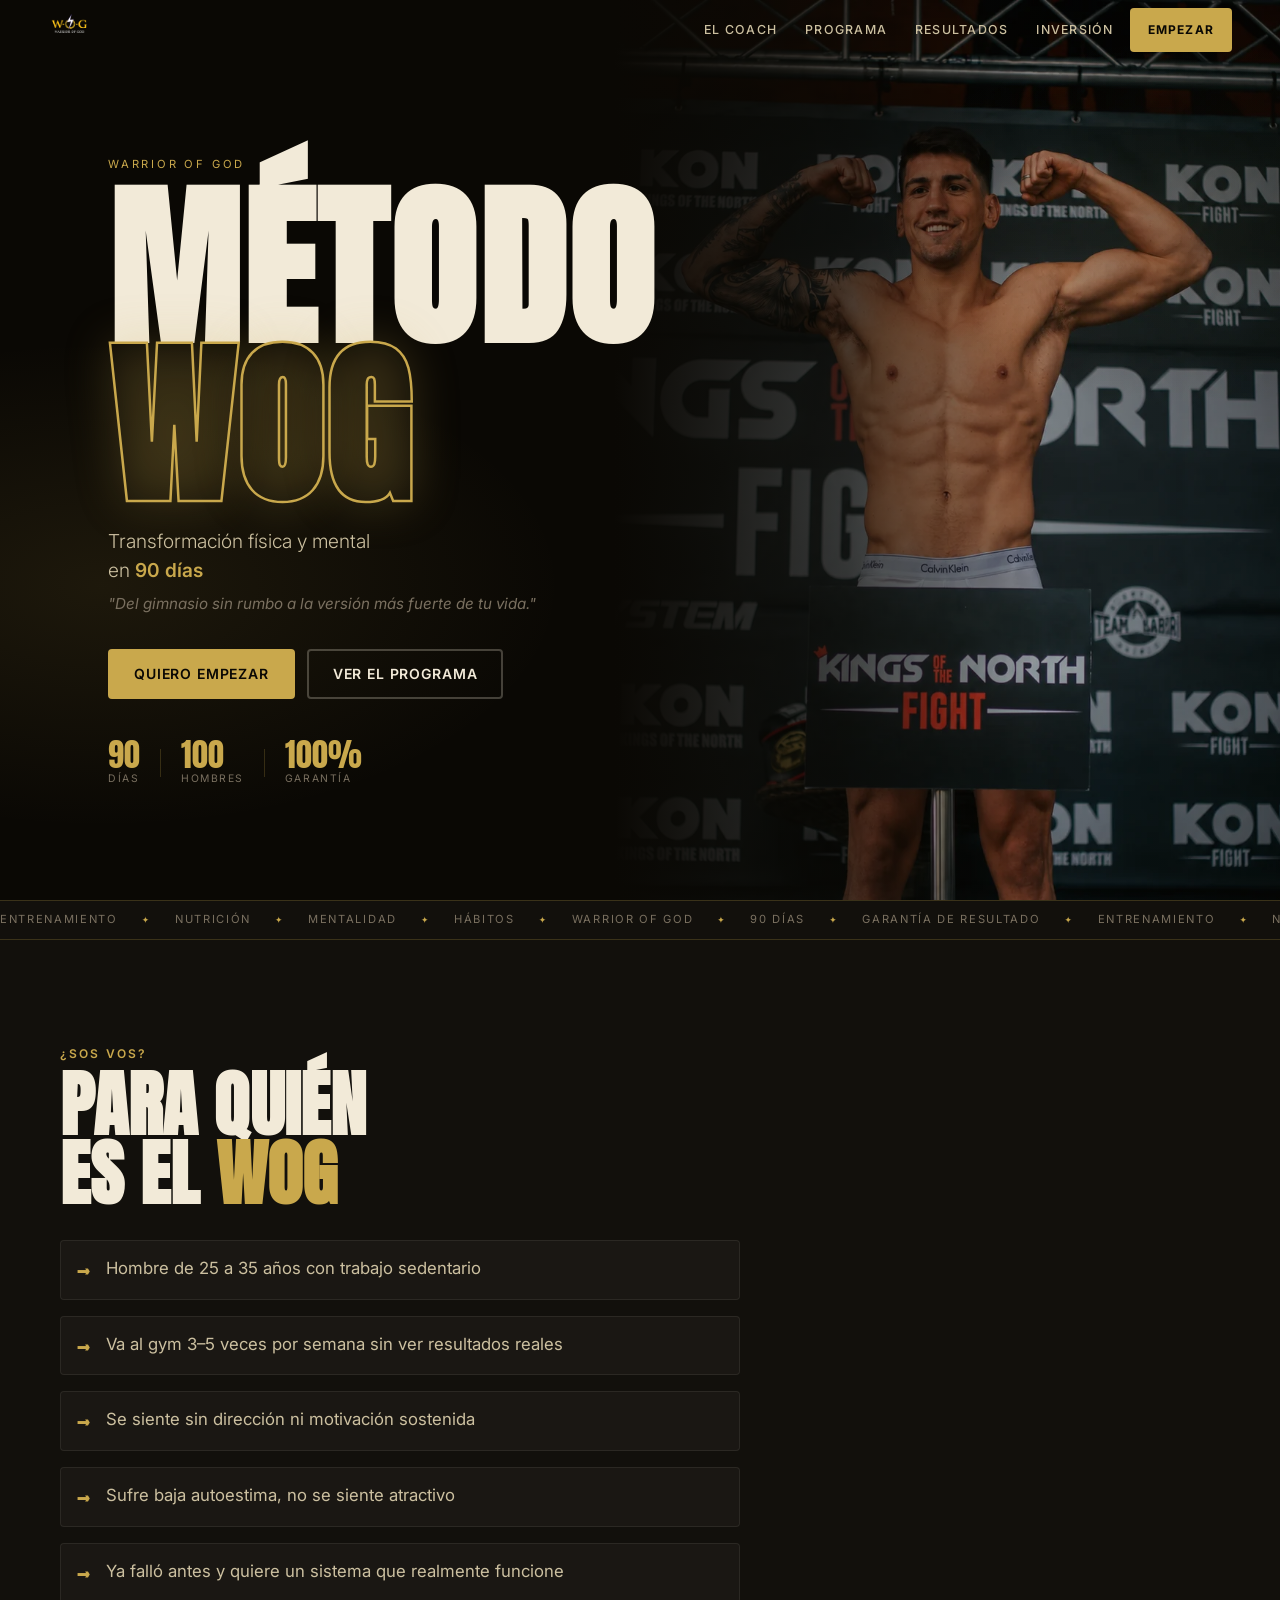
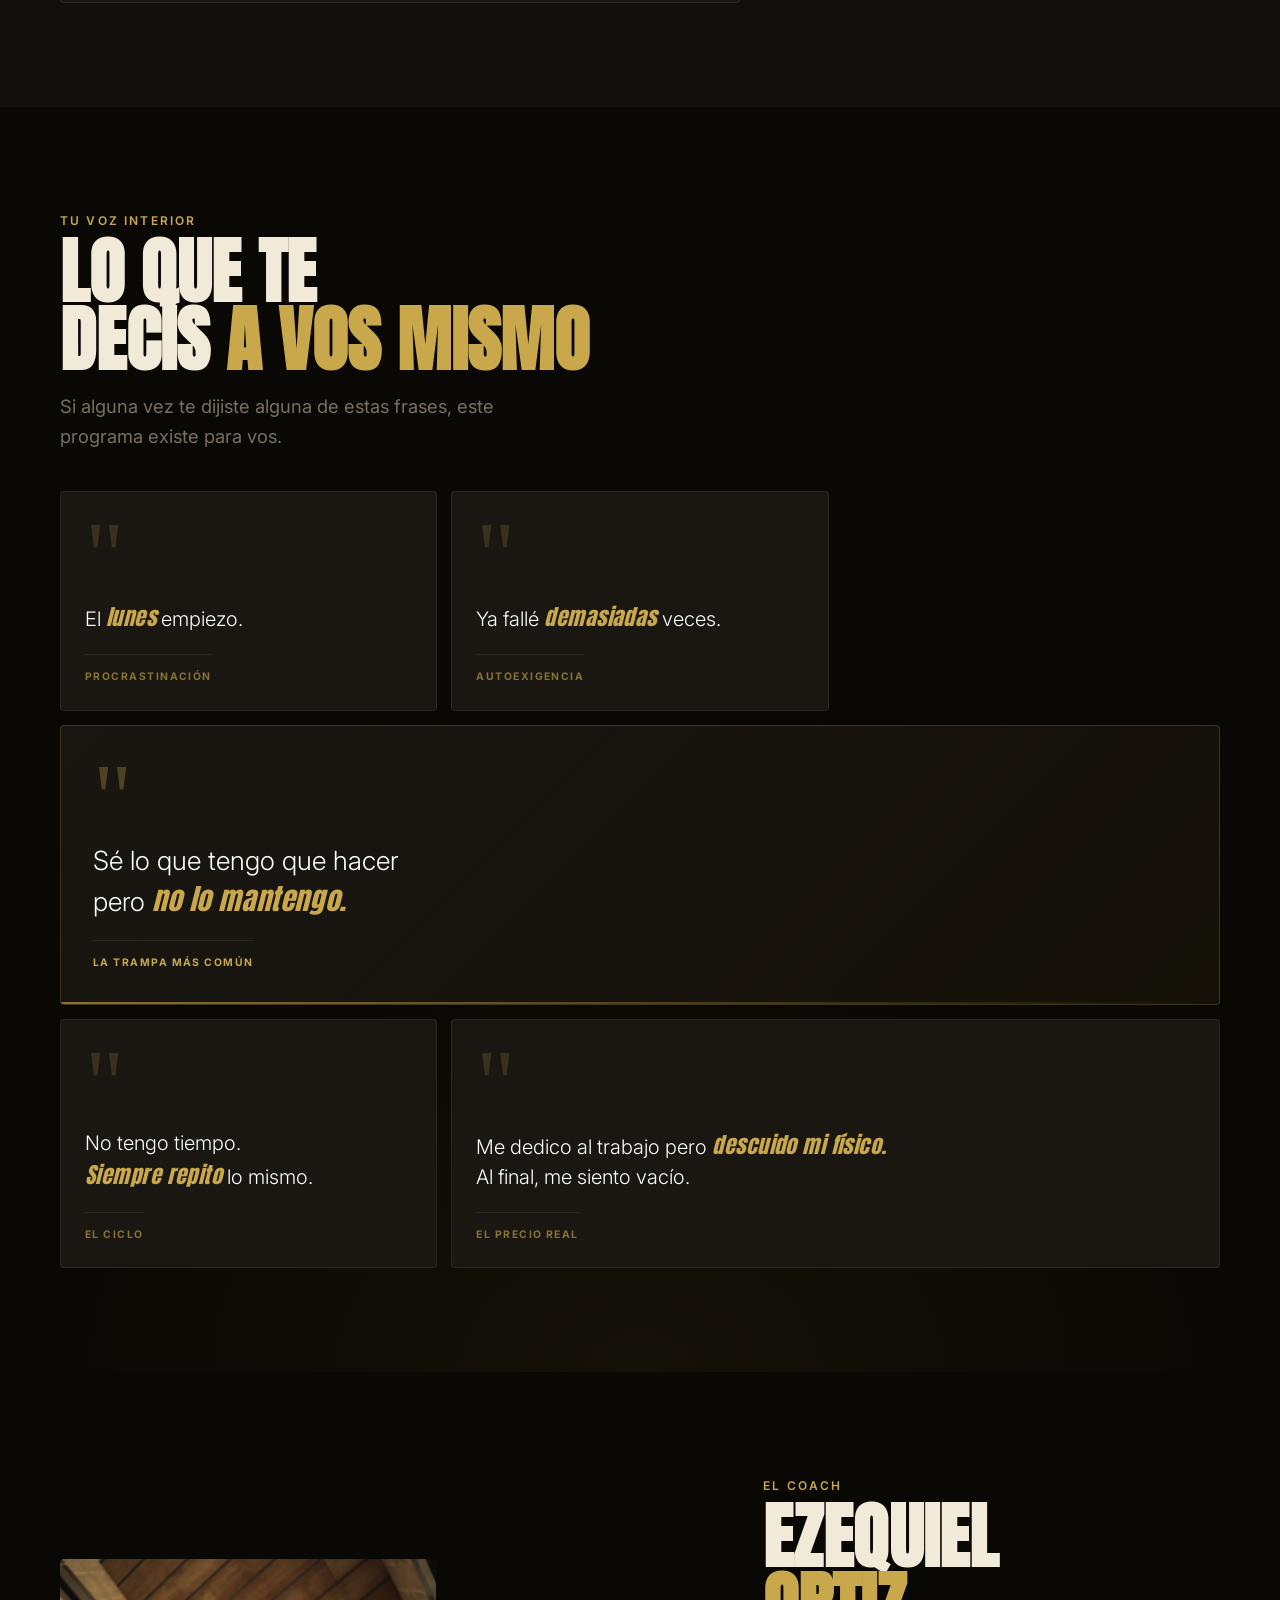
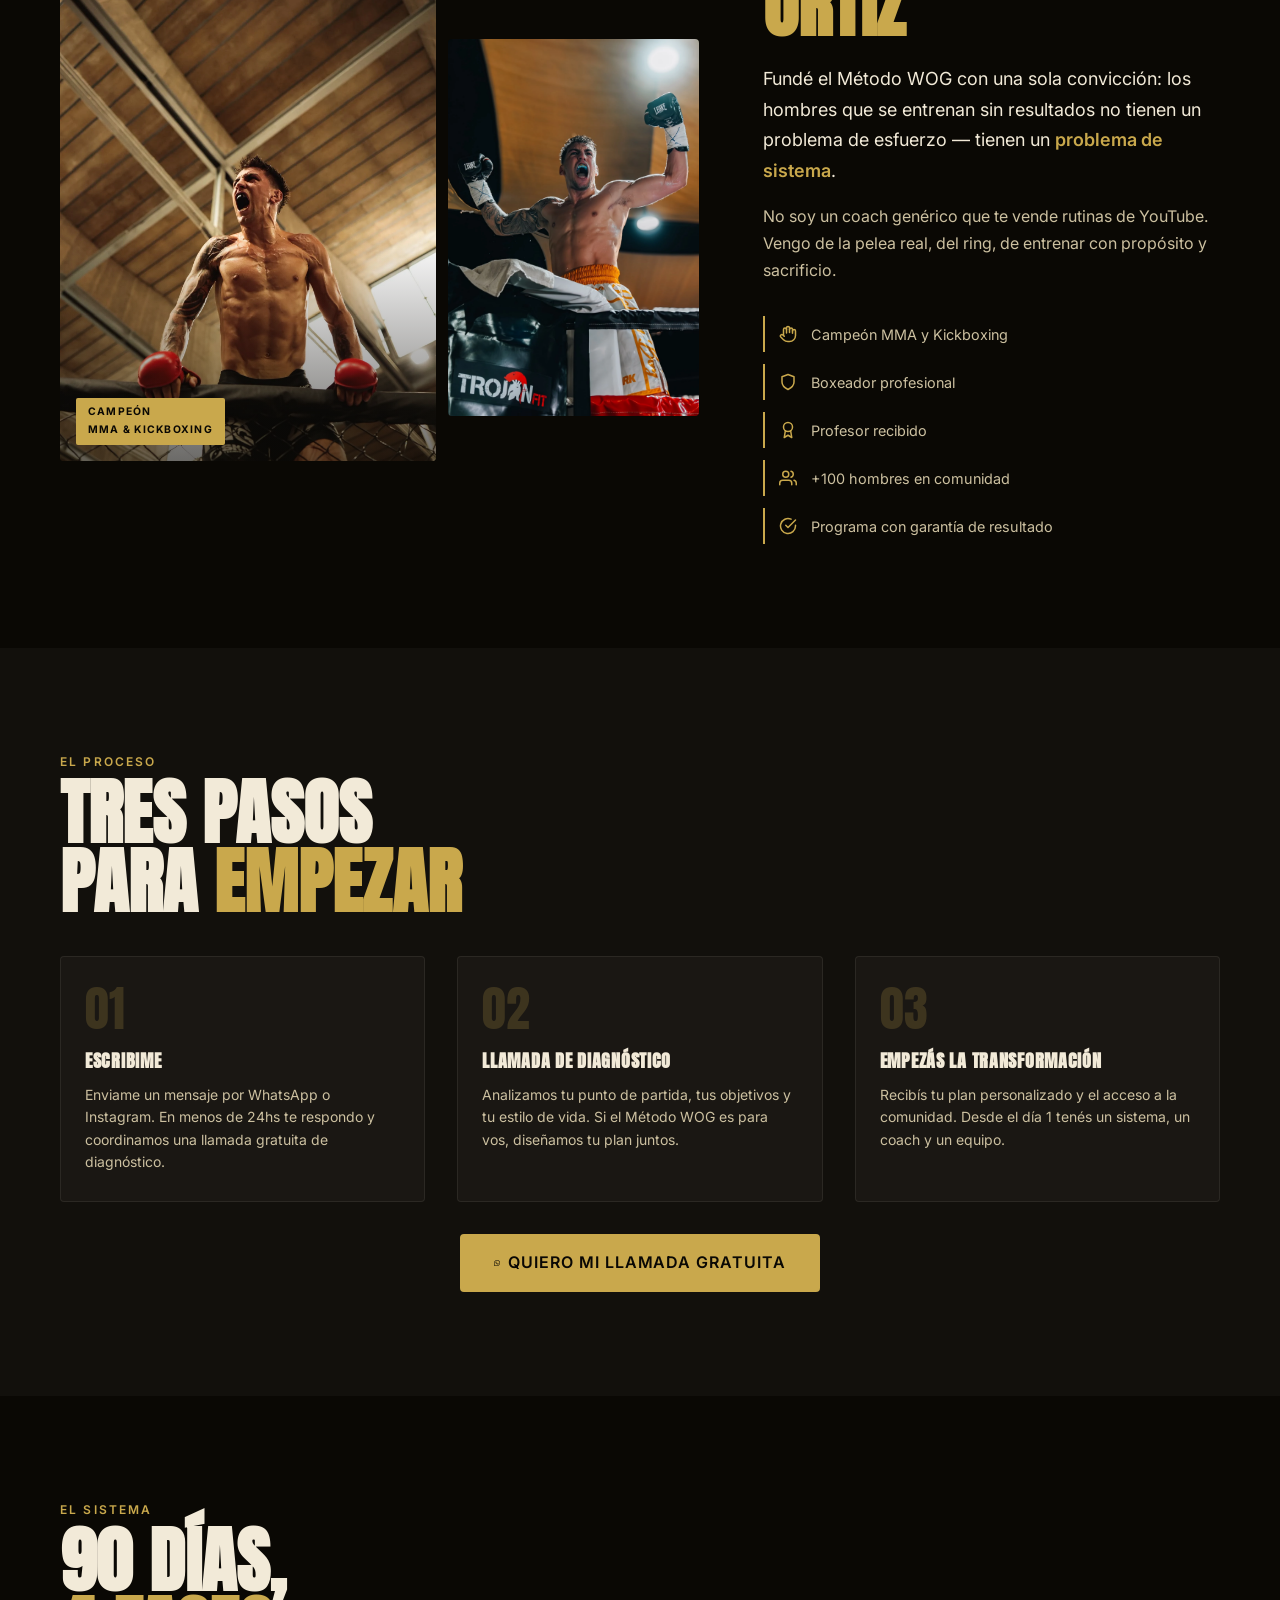
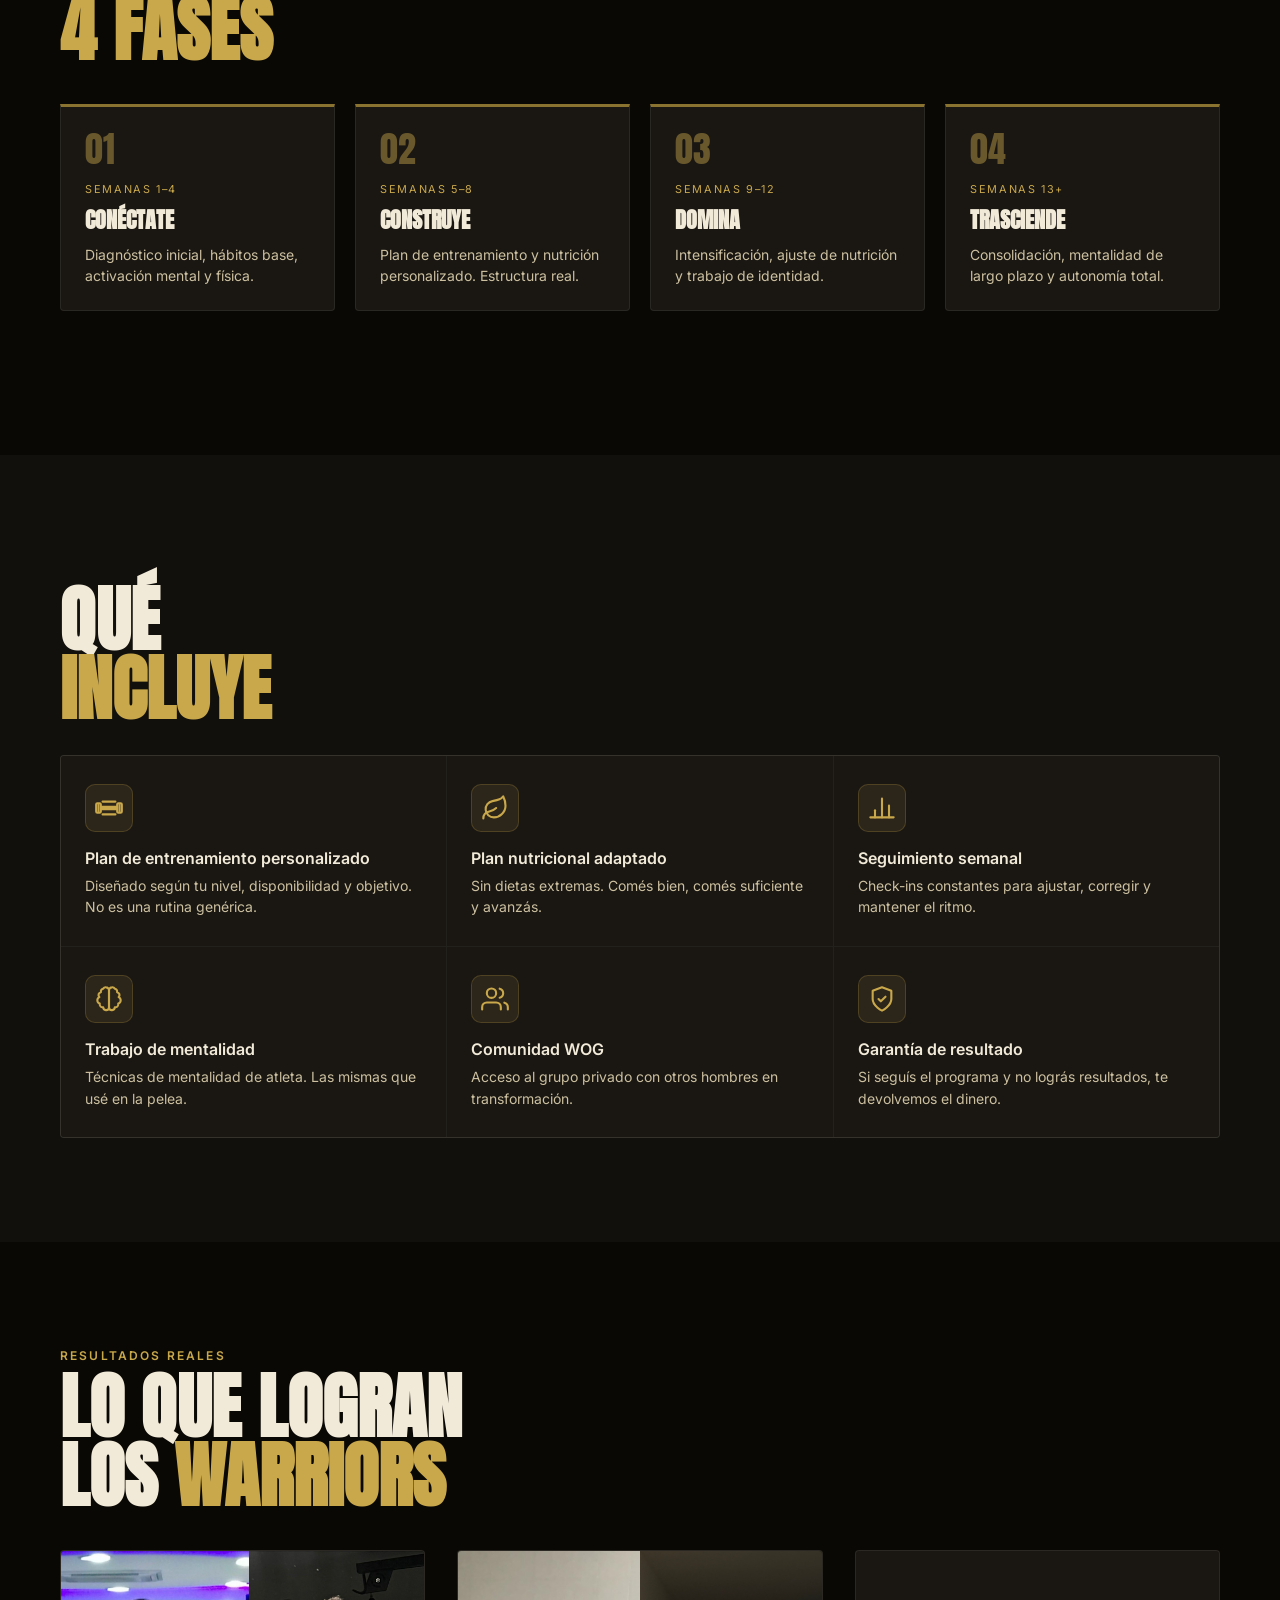
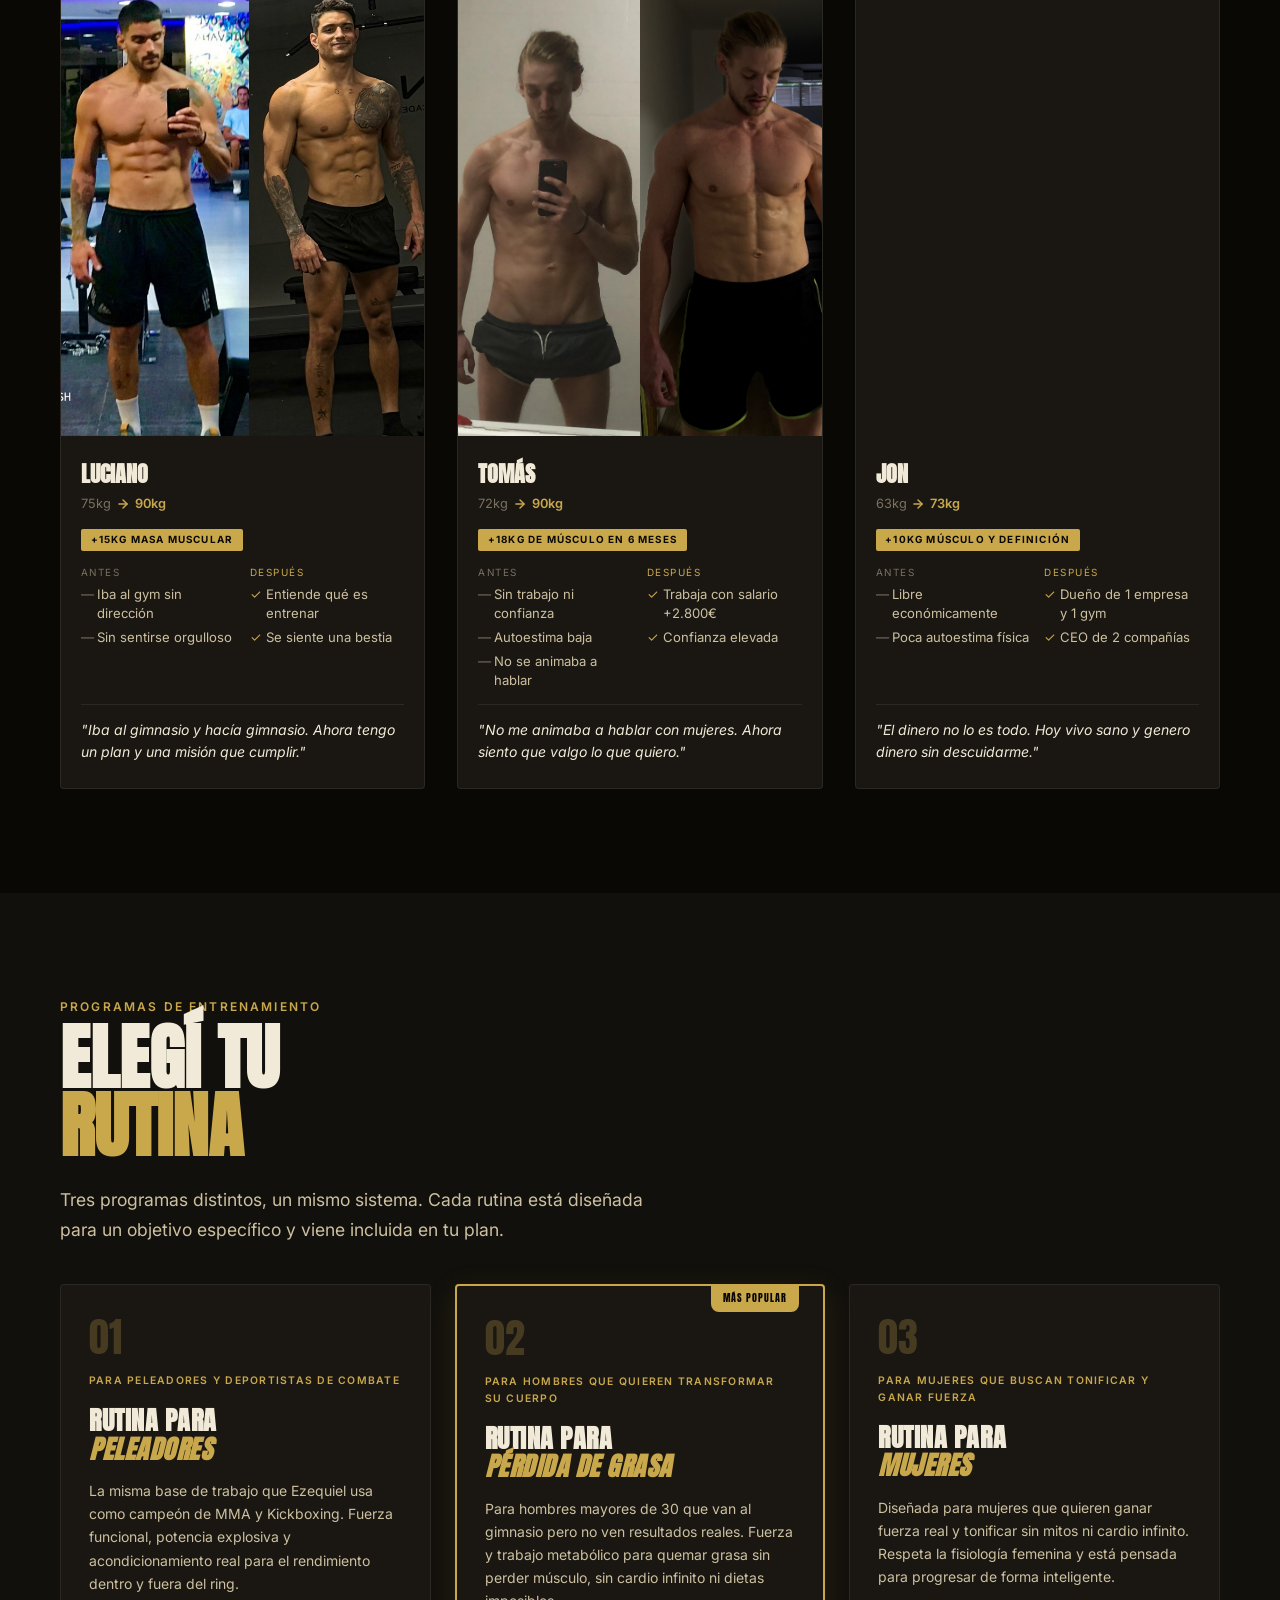
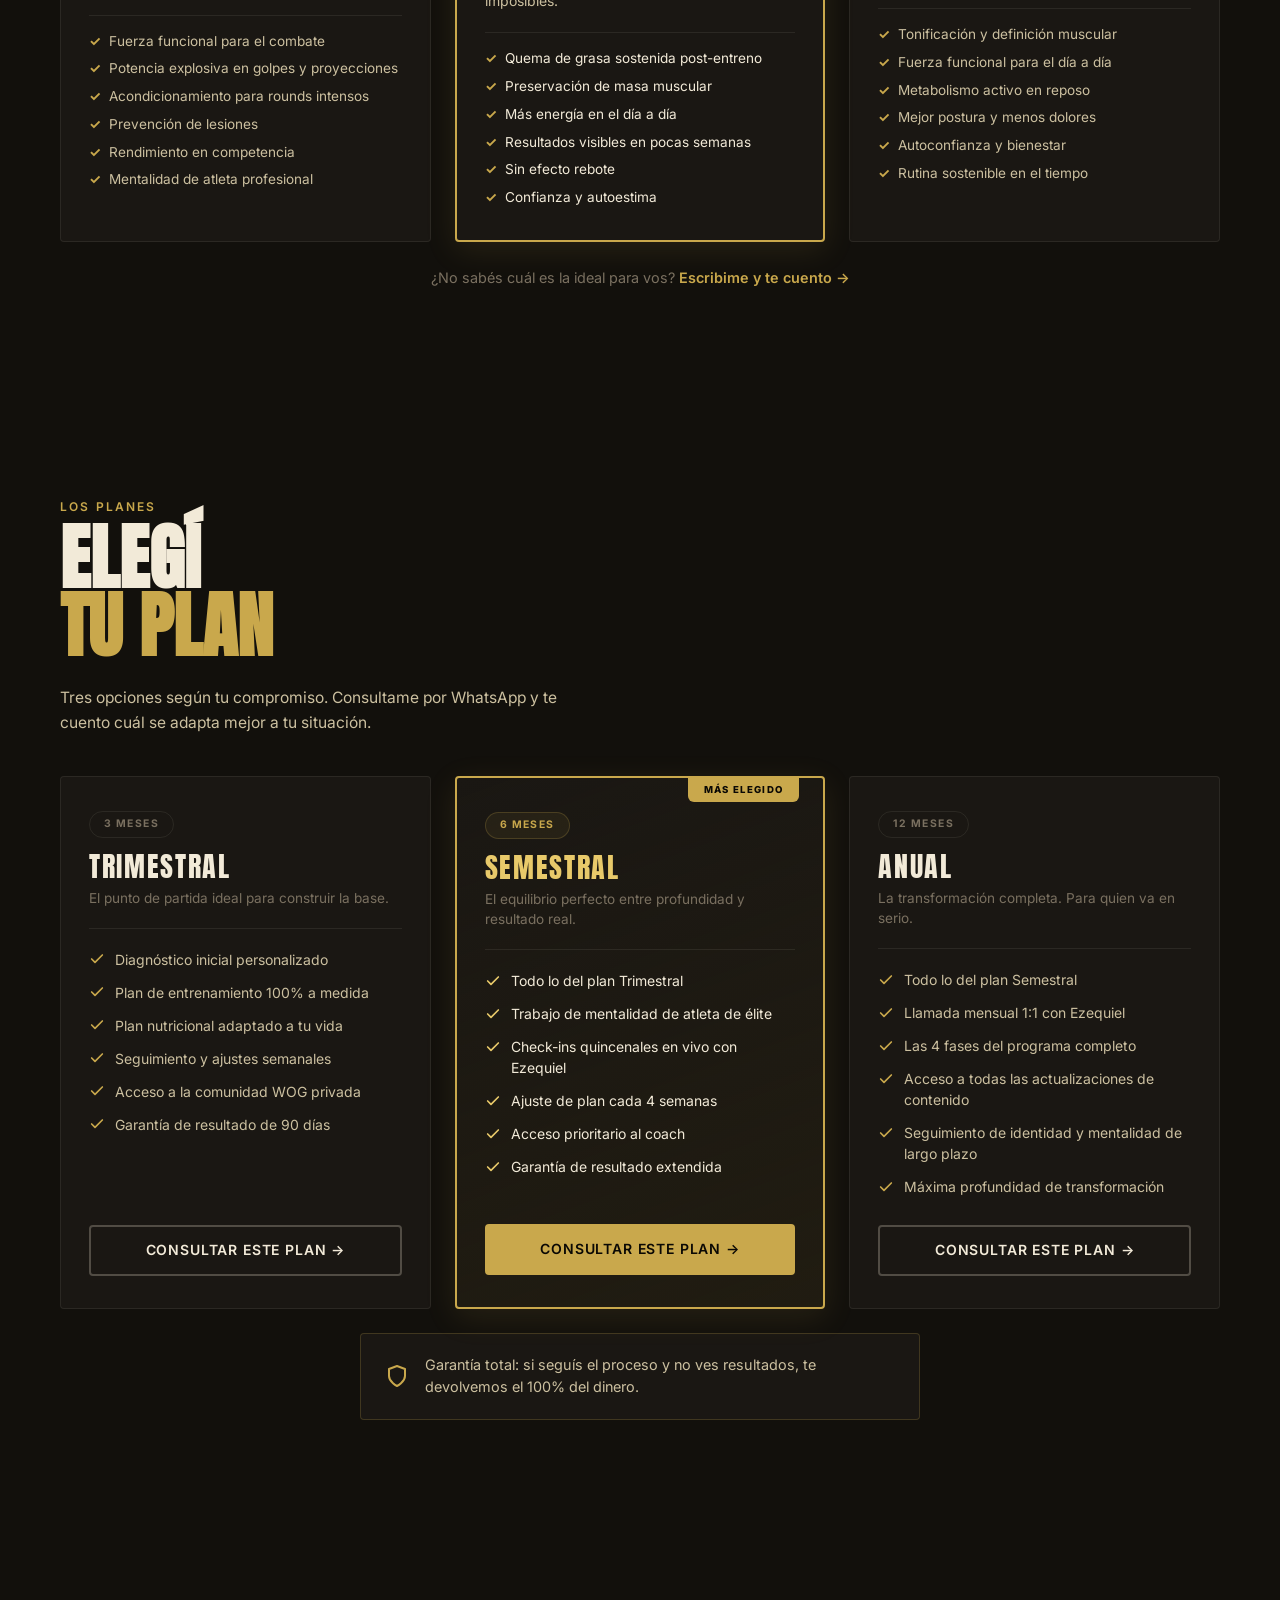
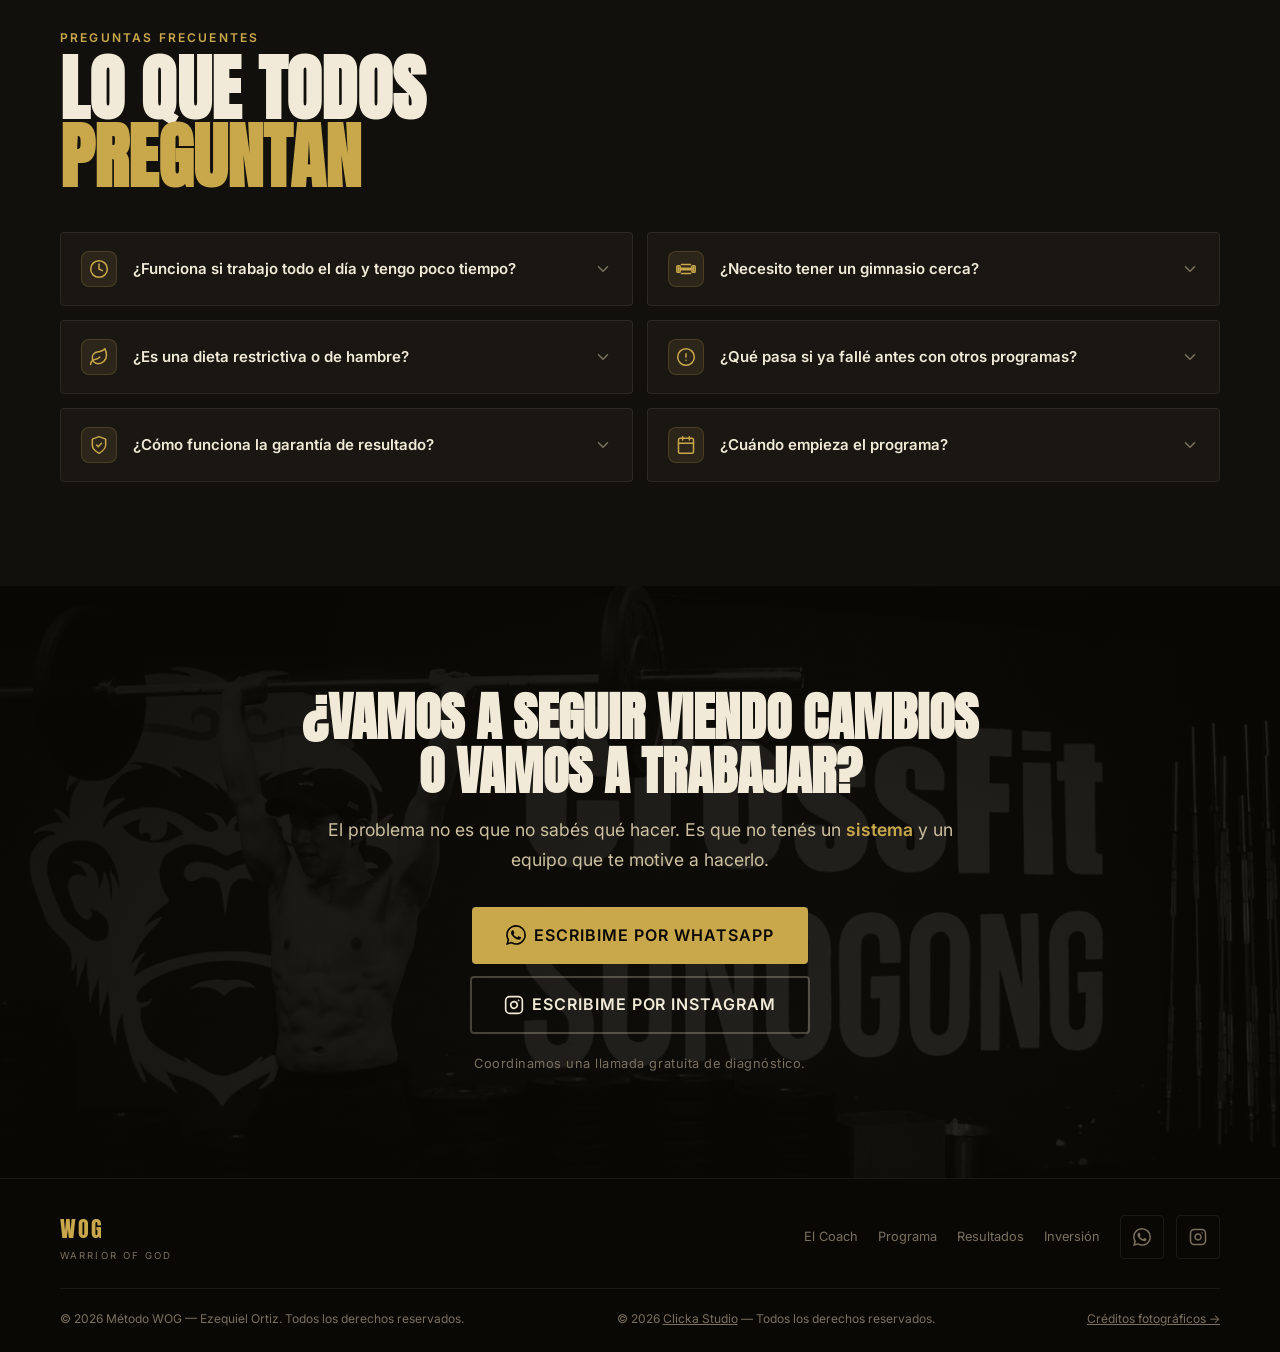
==== commit 3116d5a2: "feat: derechos reservados Clicka Studio en footer Co-Authored-By: Claude Sonnet 4.6 <noreply@anthrop" ====
--- a/index.html
+++ b/index.html
@@ -846,7 +846,7 @@
       </div>
       <div class="footer-bottom">
         <p>© 2026 Método WOG — Ezequiel Ortiz. Todos los derechos reservados.</p>
-        <p>Sitio web creado por <a href="https://clickastudio.com" target="_blank" rel="noopener" class="footer-credits">Clicka Studio</a></p>
+        <p>© 2026 <a href="https://clickastudio.com" target="_blank" rel="noopener" class="footer-credits">Clicka Studio</a> — Todos los derechos reservados.</p>
         <p><a href="creditos.html" class="footer-credits">Créditos fotográficos →</a></p>
       </div>
     </div>
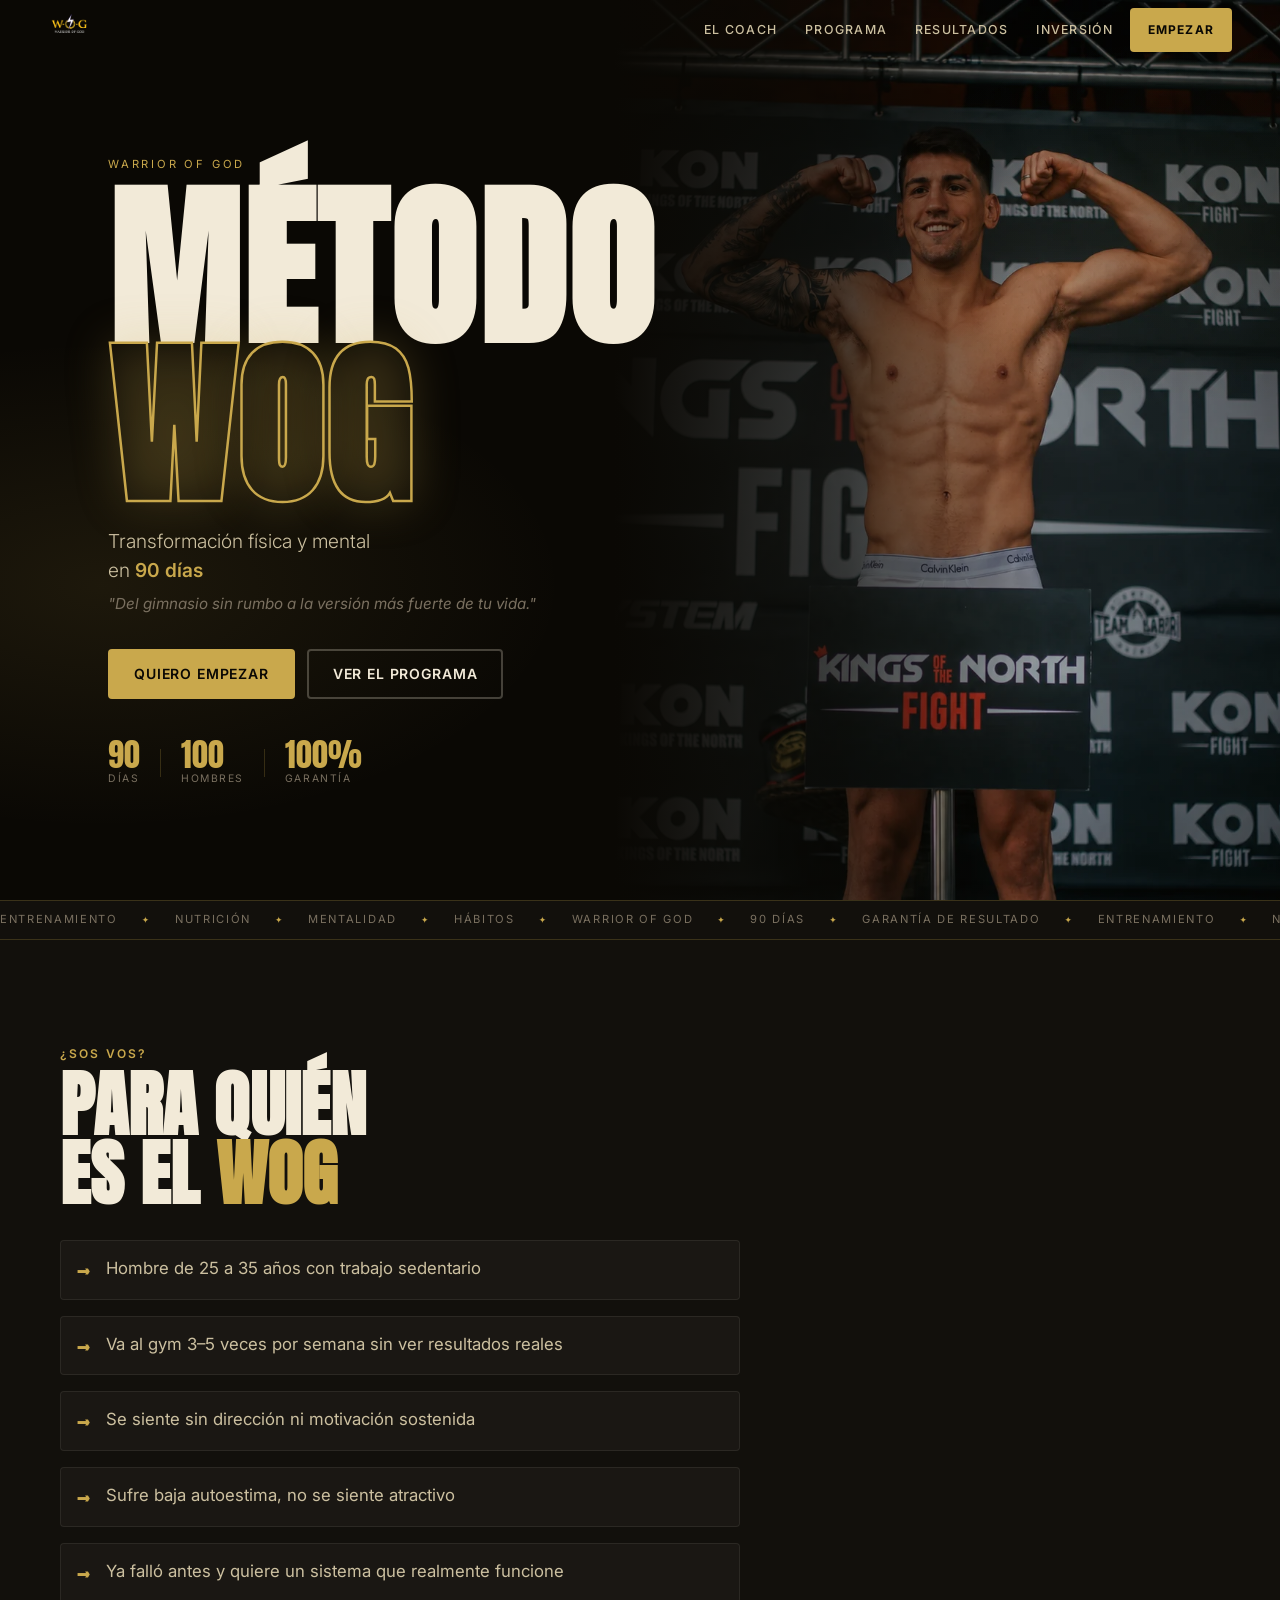
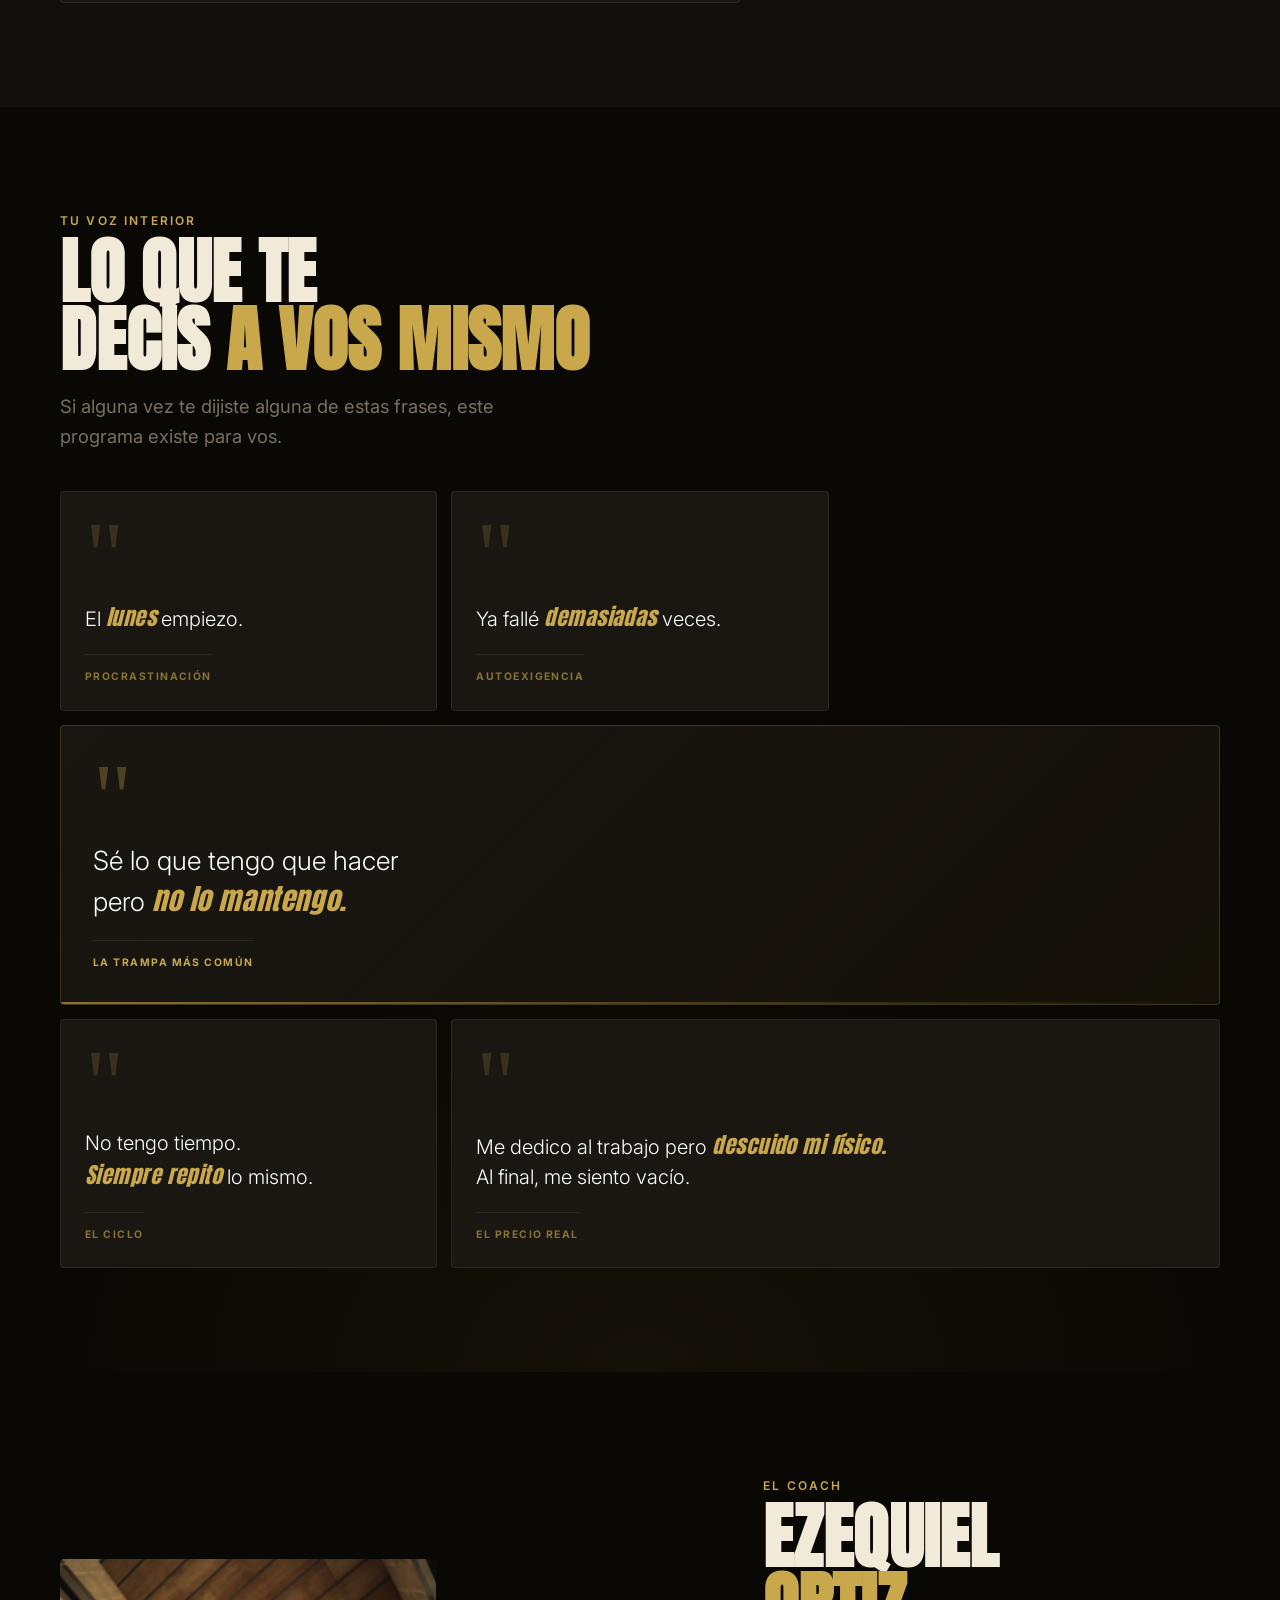
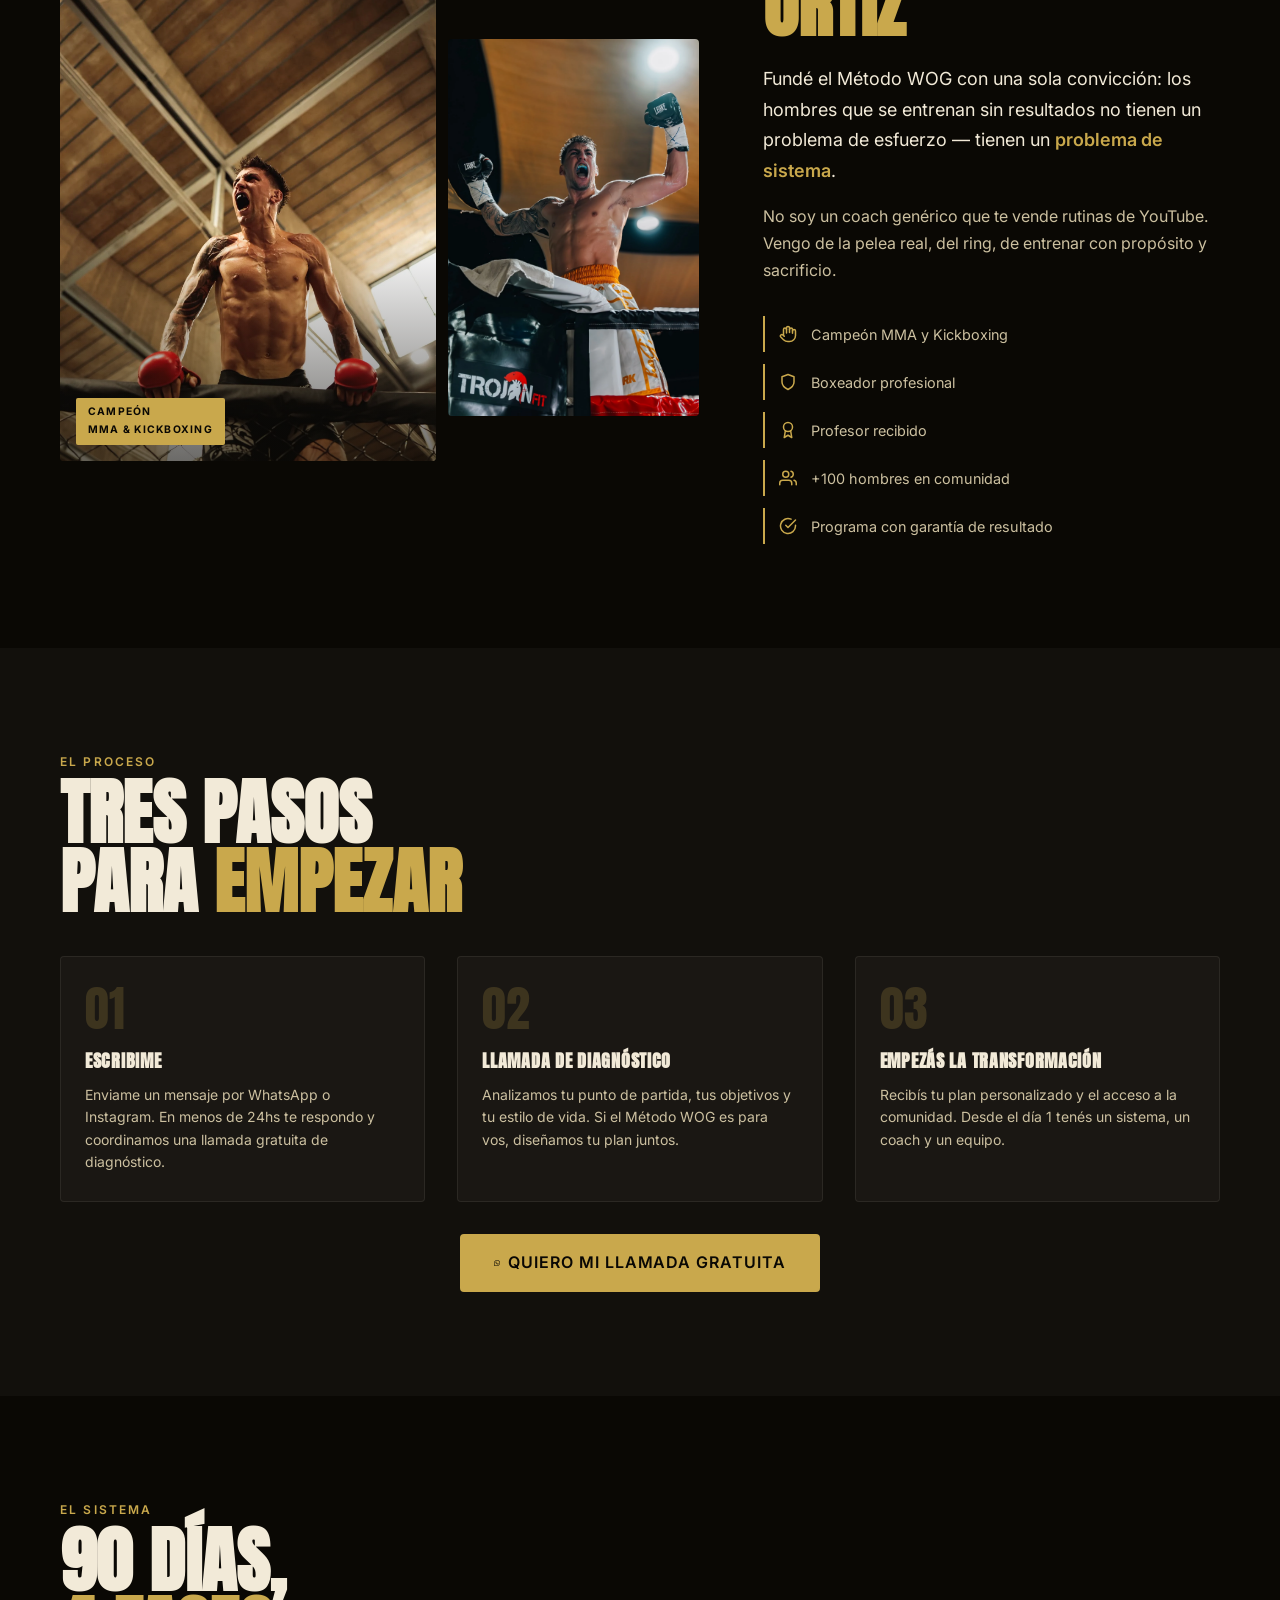
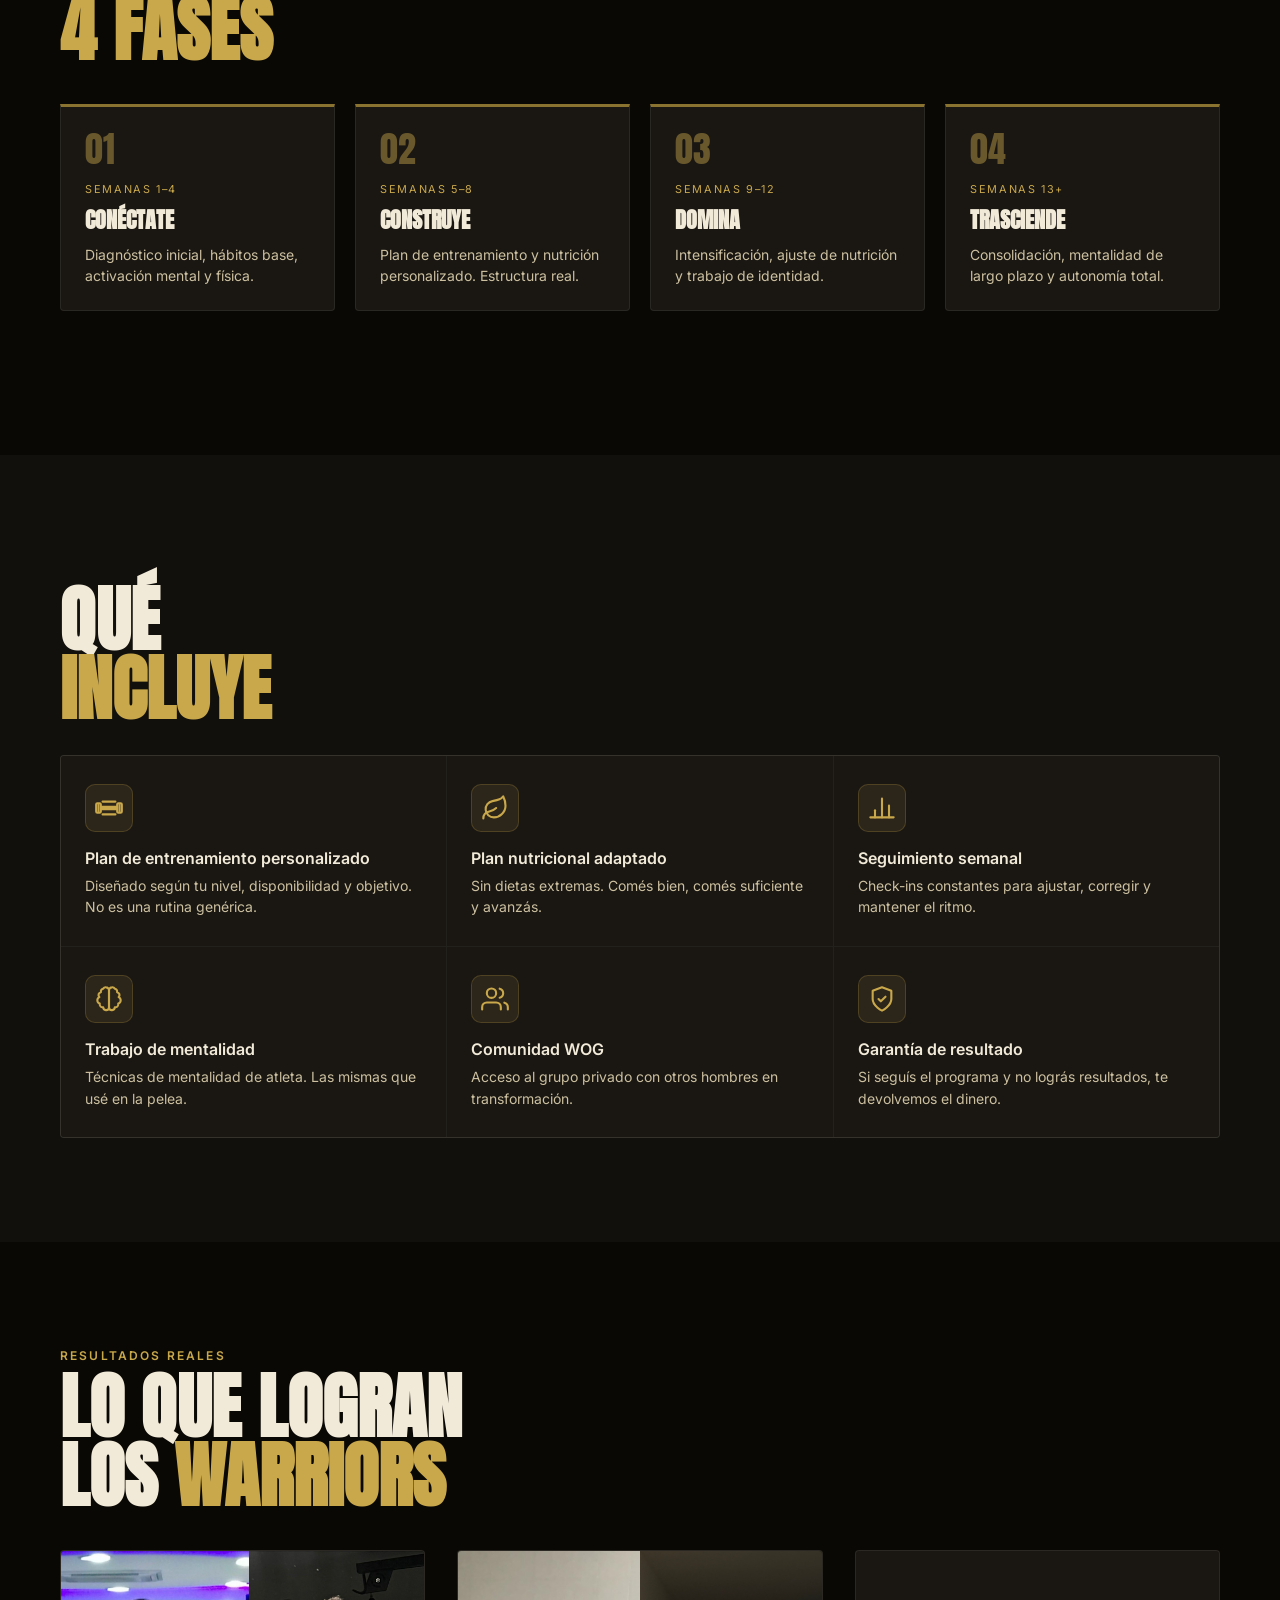
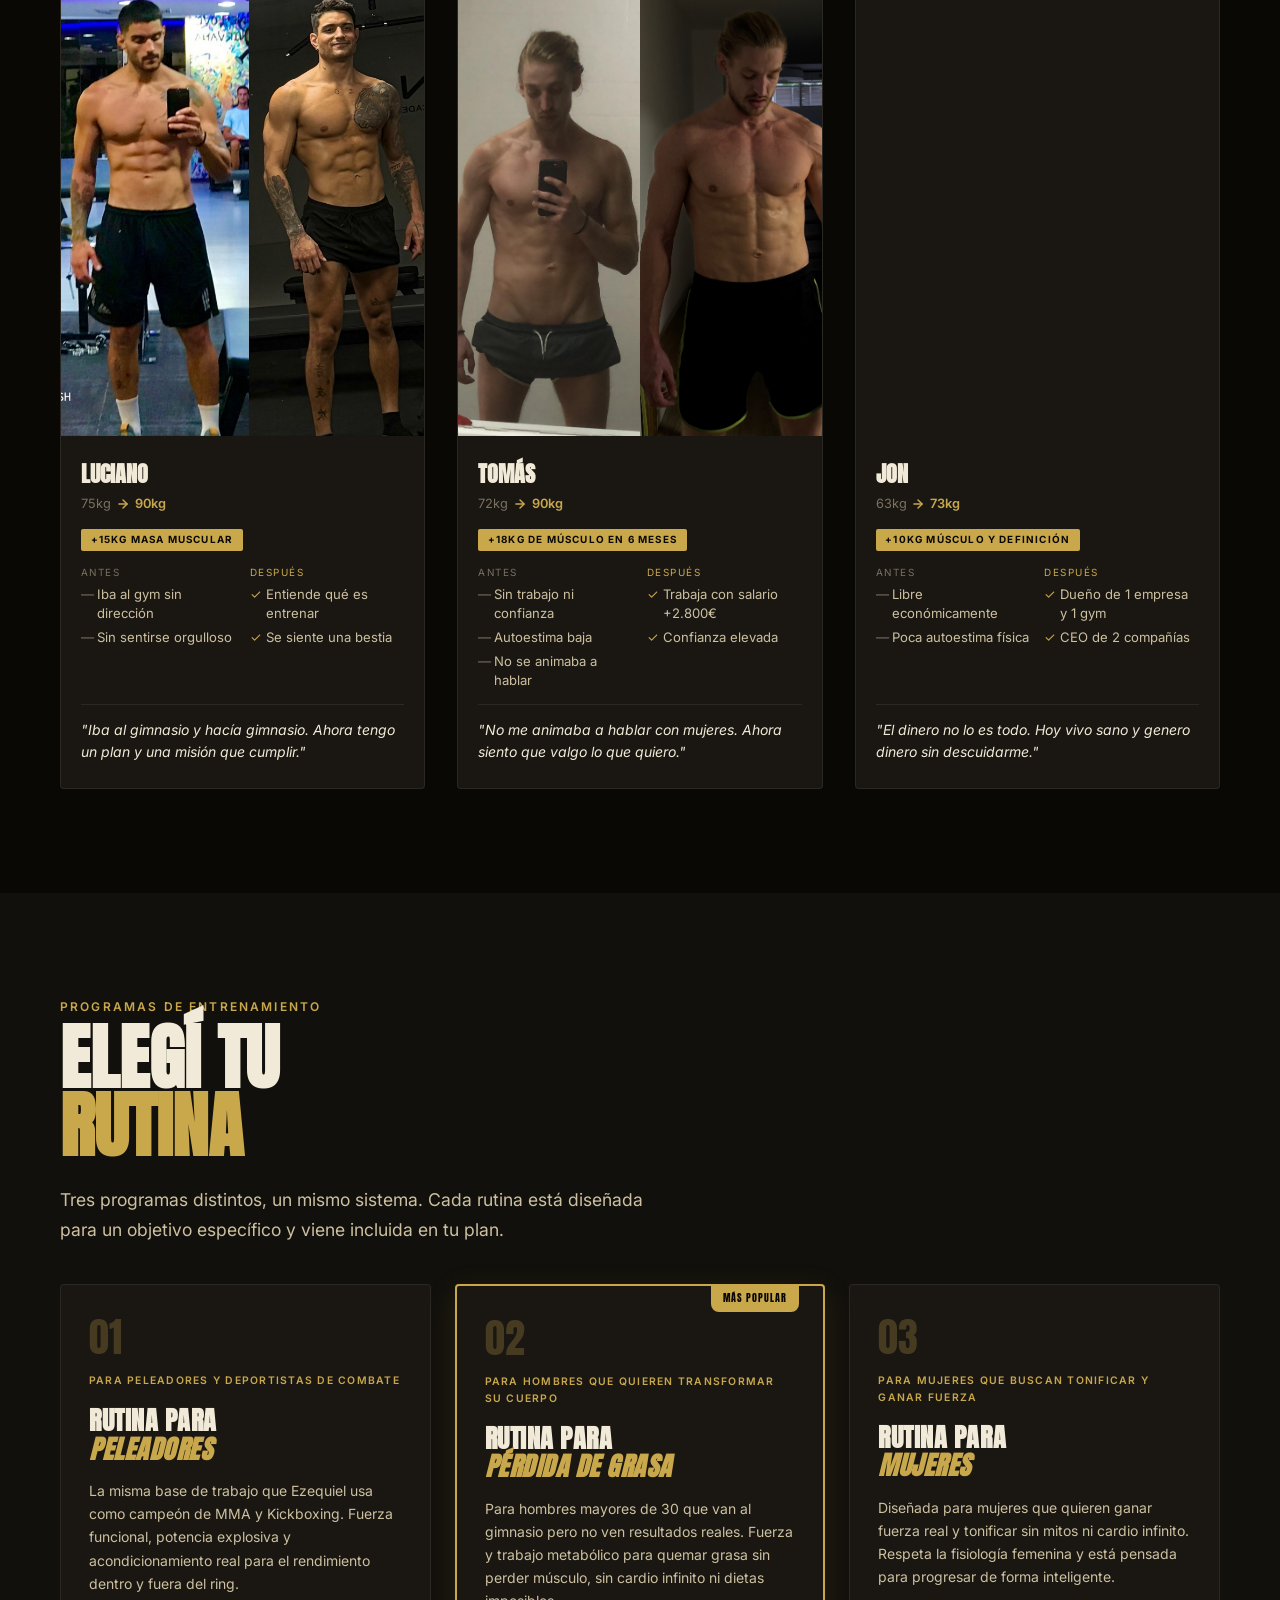
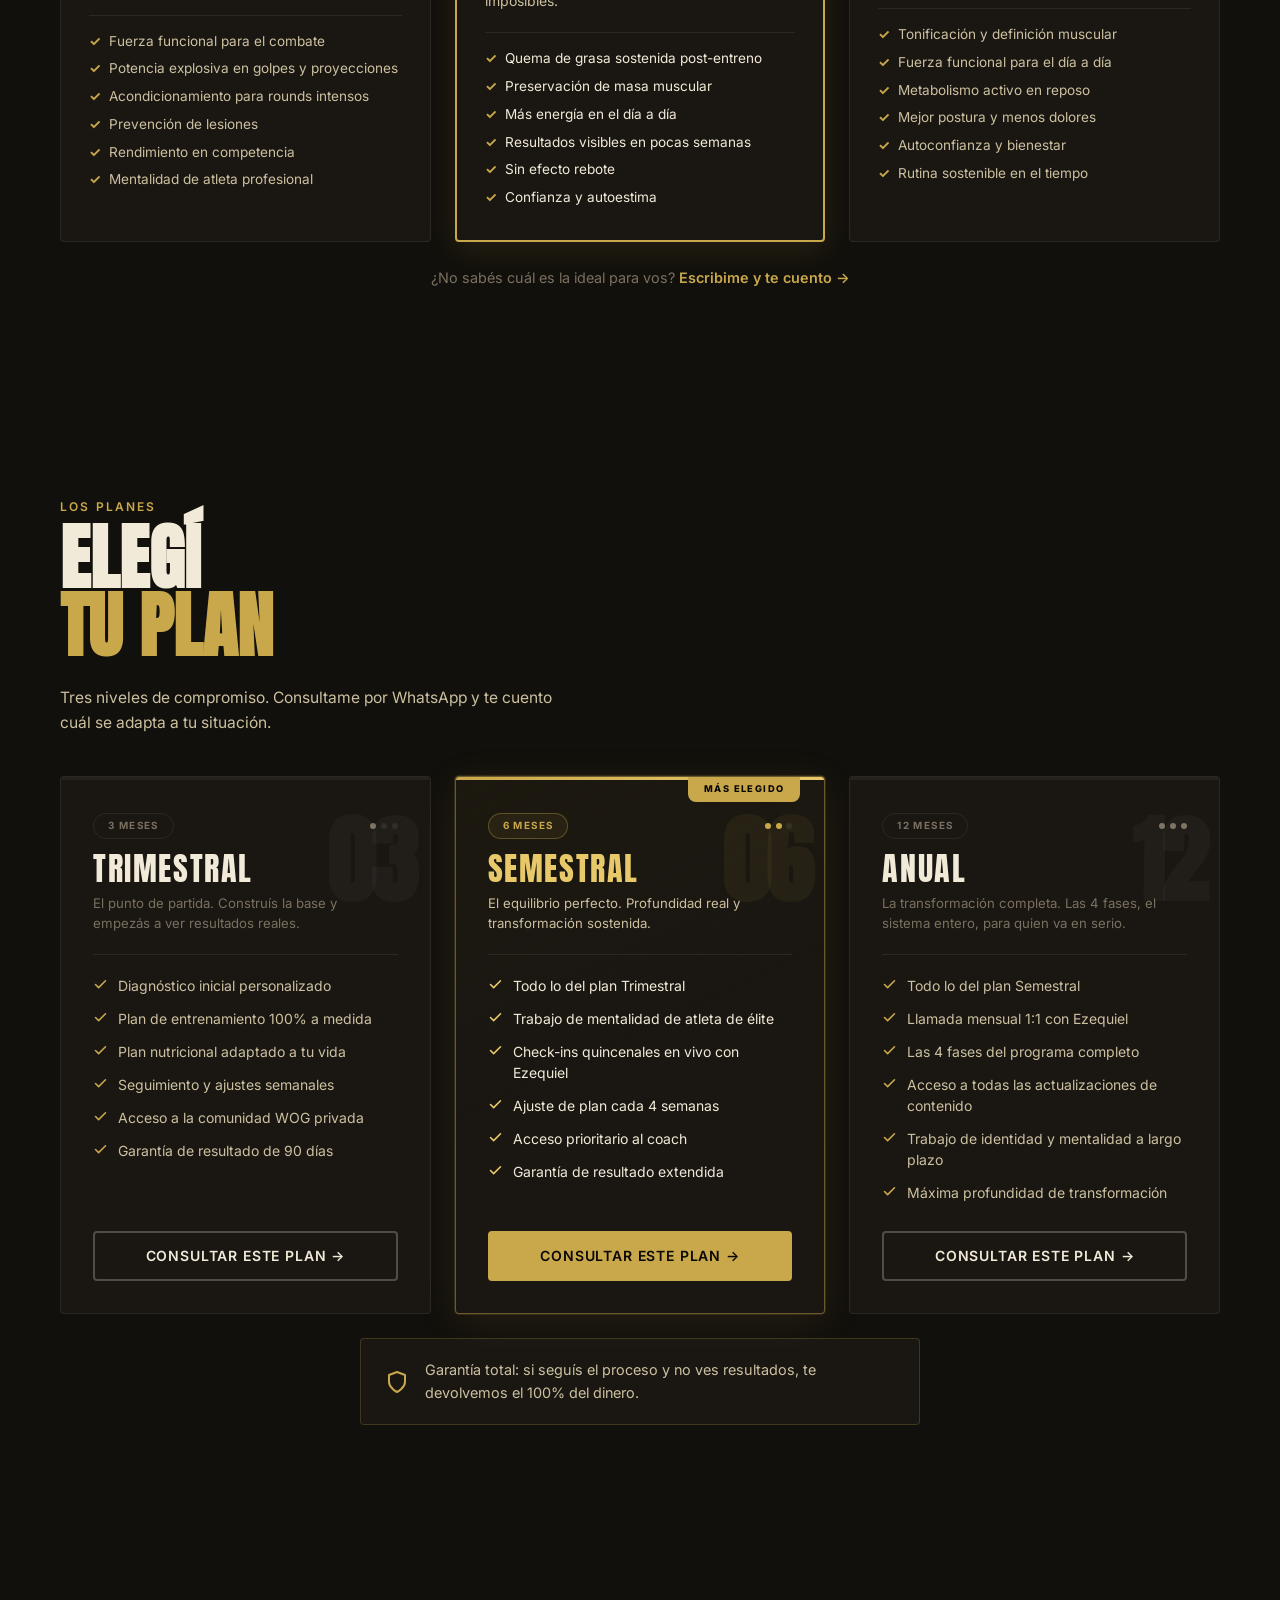
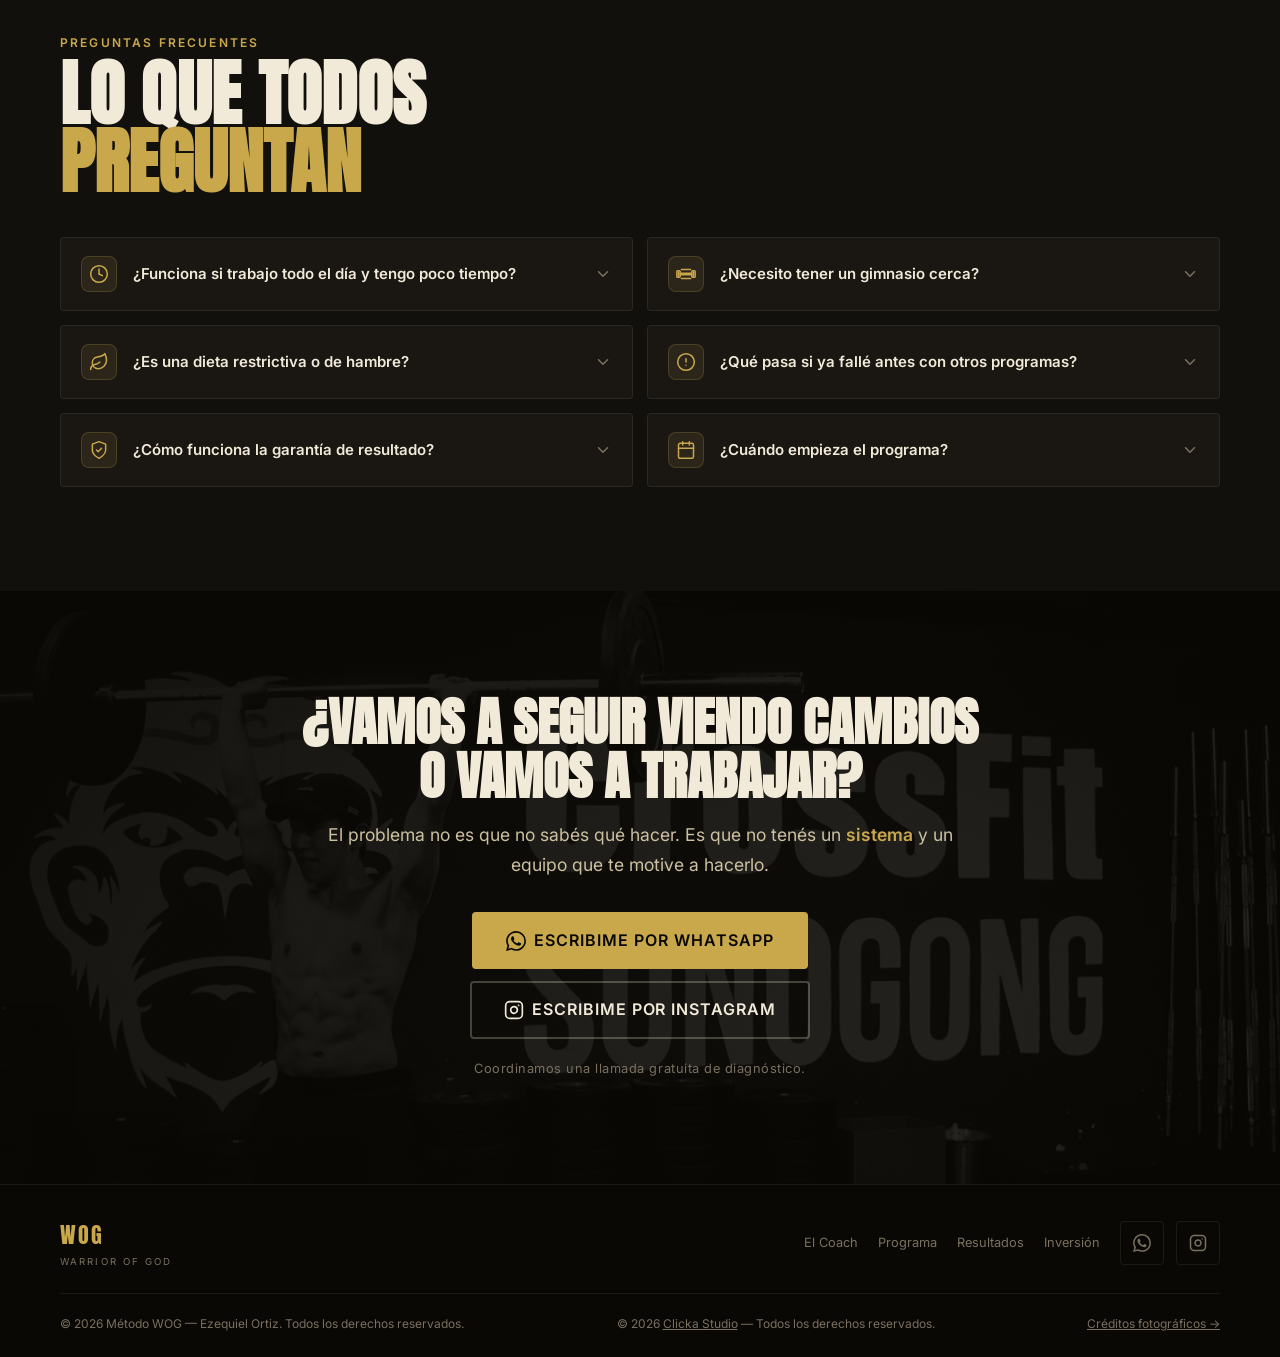
==== commit 19994092: "feat: redesign plan cards con elementos decorativos premium - Número decorativo de fondo (03/06/12) " ====
--- a/index.html
+++ b/index.html
@@ -579,111 +579,88 @@
     <div class="container">
       <p class="kicker reveal">Los planes</p>
       <h2 class="title reveal">Elegí<br><em>tu plan</em></h2>
-      <p class="planes-intro reveal">Tres opciones según tu compromiso. Consultame por WhatsApp y te cuento cuál se adapta mejor a tu situación.</p>
+      <p class="planes-intro reveal">Tres niveles de compromiso. Consultame por WhatsApp y te cuento cuál se adapta a tu situación.</p>
+
       <div class="planes-grid">
 
+        <!-- TRIMESTRAL -->
         <div class="plan">
+          <div class="plan-stripe"></div>
+          <div class="plan-num" aria-hidden="true">03</div>
           <div class="plan-head">
-            <div class="plan-dur-pill">3 meses</div>
+            <div class="plan-meta-row">
+              <span class="plan-dur-pill">3 meses</span>
+              <span class="plan-nivel" aria-label="Nivel 1 de 3">
+                <span class="plan-nivel-dot plan-nivel-dot--on"></span>
+                <span class="plan-nivel-dot"></span>
+                <span class="plan-nivel-dot"></span>
+              </span>
+            </div>
             <p class="plan-nombre">Trimestral</p>
-            <p class="plan-tagline">El punto de partida ideal para construir la base.</p>
+            <p class="plan-tagline">El punto de partida. Construís la base y empezás a ver resultados reales.</p>
           </div>
           <ul class="plan-features">
-            <li>
-              <svg width="16" height="16" viewBox="0 0 24 24" fill="none" stroke="currentColor" stroke-width="2.5" stroke-linecap="round" stroke-linejoin="round" aria-hidden="true"><polyline points="20 6 9 17 4 12"/></svg>
-              <span>Diagnóstico inicial personalizado</span>
-            </li>
-            <li>
-              <svg width="16" height="16" viewBox="0 0 24 24" fill="none" stroke="currentColor" stroke-width="2.5" stroke-linecap="round" stroke-linejoin="round" aria-hidden="true"><polyline points="20 6 9 17 4 12"/></svg>
-              <span>Plan de entrenamiento 100% a medida</span>
-            </li>
-            <li>
-              <svg width="16" height="16" viewBox="0 0 24 24" fill="none" stroke="currentColor" stroke-width="2.5" stroke-linecap="round" stroke-linejoin="round" aria-hidden="true"><polyline points="20 6 9 17 4 12"/></svg>
-              <span>Plan nutricional adaptado a tu vida</span>
-            </li>
-            <li>
-              <svg width="16" height="16" viewBox="0 0 24 24" fill="none" stroke="currentColor" stroke-width="2.5" stroke-linecap="round" stroke-linejoin="round" aria-hidden="true"><polyline points="20 6 9 17 4 12"/></svg>
-              <span>Seguimiento y ajustes semanales</span>
-            </li>
-            <li>
-              <svg width="16" height="16" viewBox="0 0 24 24" fill="none" stroke="currentColor" stroke-width="2.5" stroke-linecap="round" stroke-linejoin="round" aria-hidden="true"><polyline points="20 6 9 17 4 12"/></svg>
-              <span>Acceso a la comunidad WOG privada</span>
-            </li>
-            <li>
-              <svg width="16" height="16" viewBox="0 0 24 24" fill="none" stroke="currentColor" stroke-width="2.5" stroke-linecap="round" stroke-linejoin="round" aria-hidden="true"><polyline points="20 6 9 17 4 12"/></svg>
-              <span>Garantía de resultado de 90 días</span>
-            </li>
+            <li><svg width="15" height="15" viewBox="0 0 24 24" fill="none" stroke="currentColor" stroke-width="2.5" stroke-linecap="round" stroke-linejoin="round" aria-hidden="true"><polyline points="20 6 9 17 4 12"/></svg><span>Diagnóstico inicial personalizado</span></li>
+            <li><svg width="15" height="15" viewBox="0 0 24 24" fill="none" stroke="currentColor" stroke-width="2.5" stroke-linecap="round" stroke-linejoin="round" aria-hidden="true"><polyline points="20 6 9 17 4 12"/></svg><span>Plan de entrenamiento 100% a medida</span></li>
+            <li><svg width="15" height="15" viewBox="0 0 24 24" fill="none" stroke="currentColor" stroke-width="2.5" stroke-linecap="round" stroke-linejoin="round" aria-hidden="true"><polyline points="20 6 9 17 4 12"/></svg><span>Plan nutricional adaptado a tu vida</span></li>
+            <li><svg width="15" height="15" viewBox="0 0 24 24" fill="none" stroke="currentColor" stroke-width="2.5" stroke-linecap="round" stroke-linejoin="round" aria-hidden="true"><polyline points="20 6 9 17 4 12"/></svg><span>Seguimiento y ajustes semanales</span></li>
+            <li><svg width="15" height="15" viewBox="0 0 24 24" fill="none" stroke="currentColor" stroke-width="2.5" stroke-linecap="round" stroke-linejoin="round" aria-hidden="true"><polyline points="20 6 9 17 4 12"/></svg><span>Acceso a la comunidad WOG privada</span></li>
+            <li><svg width="15" height="15" viewBox="0 0 24 24" fill="none" stroke="currentColor" stroke-width="2.5" stroke-linecap="round" stroke-linejoin="round" aria-hidden="true"><polyline points="20 6 9 17 4 12"/></svg><span>Garantía de resultado de 90 días</span></li>
           </ul>
           <a href="https://wa.me/34637227382?text=Hola%20Ezequiel%2C%20quiero%20m%C3%A1s%20informaci%C3%B3n%20del%20Plan%20Trimestral." class="btn btn-ghost plan-btn" target="_blank" rel="noopener">Consultar este plan →</a>
         </div>
 
+        <!-- SEMESTRAL — DESTACADO -->
         <div class="plan plan--destacado">
+          <div class="plan-stripe plan-stripe--gold"></div>
+          <div class="plan-num plan-num--gold" aria-hidden="true">06</div>
           <div class="plan-badge">Más elegido</div>
           <div class="plan-head">
-            <div class="plan-dur-pill plan-dur-pill--gold">6 meses</div>
+            <div class="plan-meta-row">
+              <span class="plan-dur-pill plan-dur-pill--gold">6 meses</span>
+              <span class="plan-nivel" aria-label="Nivel 2 de 3">
+                <span class="plan-nivel-dot plan-nivel-dot--gold"></span>
+                <span class="plan-nivel-dot plan-nivel-dot--gold"></span>
+                <span class="plan-nivel-dot"></span>
+              </span>
+            </div>
             <p class="plan-nombre">Semestral</p>
-            <p class="plan-tagline">El equilibrio perfecto entre profundidad y resultado real.</p>
+            <p class="plan-tagline">El equilibrio perfecto. Profundidad real y transformación sostenida.</p>
           </div>
           <ul class="plan-features">
-            <li>
-              <svg width="16" height="16" viewBox="0 0 24 24" fill="none" stroke="currentColor" stroke-width="2.5" stroke-linecap="round" stroke-linejoin="round" aria-hidden="true"><polyline points="20 6 9 17 4 12"/></svg>
-              <span>Todo lo del plan Trimestral</span>
-            </li>
-            <li>
-              <svg width="16" height="16" viewBox="0 0 24 24" fill="none" stroke="currentColor" stroke-width="2.5" stroke-linecap="round" stroke-linejoin="round" aria-hidden="true"><polyline points="20 6 9 17 4 12"/></svg>
-              <span>Trabajo de mentalidad de atleta de élite</span>
-            </li>
-            <li>
-              <svg width="16" height="16" viewBox="0 0 24 24" fill="none" stroke="currentColor" stroke-width="2.5" stroke-linecap="round" stroke-linejoin="round" aria-hidden="true"><polyline points="20 6 9 17 4 12"/></svg>
-              <span>Check-ins quincenales en vivo con Ezequiel</span>
-            </li>
-            <li>
-              <svg width="16" height="16" viewBox="0 0 24 24" fill="none" stroke="currentColor" stroke-width="2.5" stroke-linecap="round" stroke-linejoin="round" aria-hidden="true"><polyline points="20 6 9 17 4 12"/></svg>
-              <span>Ajuste de plan cada 4 semanas</span>
-            </li>
-            <li>
-              <svg width="16" height="16" viewBox="0 0 24 24" fill="none" stroke="currentColor" stroke-width="2.5" stroke-linecap="round" stroke-linejoin="round" aria-hidden="true"><polyline points="20 6 9 17 4 12"/></svg>
-              <span>Acceso prioritario al coach</span>
-            </li>
-            <li>
-              <svg width="16" height="16" viewBox="0 0 24 24" fill="none" stroke="currentColor" stroke-width="2.5" stroke-linecap="round" stroke-linejoin="round" aria-hidden="true"><polyline points="20 6 9 17 4 12"/></svg>
-              <span>Garantía de resultado extendida</span>
-            </li>
+            <li><svg width="15" height="15" viewBox="0 0 24 24" fill="none" stroke="currentColor" stroke-width="2.5" stroke-linecap="round" stroke-linejoin="round" aria-hidden="true"><polyline points="20 6 9 17 4 12"/></svg><span>Todo lo del plan Trimestral</span></li>
+            <li><svg width="15" height="15" viewBox="0 0 24 24" fill="none" stroke="currentColor" stroke-width="2.5" stroke-linecap="round" stroke-linejoin="round" aria-hidden="true"><polyline points="20 6 9 17 4 12"/></svg><span>Trabajo de mentalidad de atleta de élite</span></li>
+            <li><svg width="15" height="15" viewBox="0 0 24 24" fill="none" stroke="currentColor" stroke-width="2.5" stroke-linecap="round" stroke-linejoin="round" aria-hidden="true"><polyline points="20 6 9 17 4 12"/></svg><span>Check-ins quincenales en vivo con Ezequiel</span></li>
+            <li><svg width="15" height="15" viewBox="0 0 24 24" fill="none" stroke="currentColor" stroke-width="2.5" stroke-linecap="round" stroke-linejoin="round" aria-hidden="true"><polyline points="20 6 9 17 4 12"/></svg><span>Ajuste de plan cada 4 semanas</span></li>
+            <li><svg width="15" height="15" viewBox="0 0 24 24" fill="none" stroke="currentColor" stroke-width="2.5" stroke-linecap="round" stroke-linejoin="round" aria-hidden="true"><polyline points="20 6 9 17 4 12"/></svg><span>Acceso prioritario al coach</span></li>
+            <li><svg width="15" height="15" viewBox="0 0 24 24" fill="none" stroke="currentColor" stroke-width="2.5" stroke-linecap="round" stroke-linejoin="round" aria-hidden="true"><polyline points="20 6 9 17 4 12"/></svg><span>Garantía de resultado extendida</span></li>
           </ul>
           <a href="https://wa.me/34637227382?text=Hola%20Ezequiel%2C%20quiero%20m%C3%A1s%20informaci%C3%B3n%20del%20Plan%20Semestral." class="btn btn-primary plan-btn" target="_blank" rel="noopener">Consultar este plan →</a>
         </div>
 
+        <!-- ANUAL -->
         <div class="plan">
+          <div class="plan-stripe"></div>
+          <div class="plan-num" aria-hidden="true">12</div>
           <div class="plan-head">
-            <div class="plan-dur-pill">12 meses</div>
+            <div class="plan-meta-row">
+              <span class="plan-dur-pill">12 meses</span>
+              <span class="plan-nivel" aria-label="Nivel 3 de 3">
+                <span class="plan-nivel-dot plan-nivel-dot--on"></span>
+                <span class="plan-nivel-dot plan-nivel-dot--on"></span>
+                <span class="plan-nivel-dot plan-nivel-dot--on"></span>
+              </span>
+            </div>
             <p class="plan-nombre">Anual</p>
-            <p class="plan-tagline">La transformación completa. Para quien va en serio.</p>
+            <p class="plan-tagline">La transformación completa. Las 4 fases, el sistema entero, para quien va en serio.</p>
           </div>
           <ul class="plan-features">
-            <li>
-              <svg width="16" height="16" viewBox="0 0 24 24" fill="none" stroke="currentColor" stroke-width="2.5" stroke-linecap="round" stroke-linejoin="round" aria-hidden="true"><polyline points="20 6 9 17 4 12"/></svg>
-              <span>Todo lo del plan Semestral</span>
-            </li>
-            <li>
-              <svg width="16" height="16" viewBox="0 0 24 24" fill="none" stroke="currentColor" stroke-width="2.5" stroke-linecap="round" stroke-linejoin="round" aria-hidden="true"><polyline points="20 6 9 17 4 12"/></svg>
-              <span>Llamada mensual 1:1 con Ezequiel</span>
-            </li>
-            <li>
-              <svg width="16" height="16" viewBox="0 0 24 24" fill="none" stroke="currentColor" stroke-width="2.5" stroke-linecap="round" stroke-linejoin="round" aria-hidden="true"><polyline points="20 6 9 17 4 12"/></svg>
-              <span>Las 4 fases del programa completo</span>
-            </li>
-            <li>
-              <svg width="16" height="16" viewBox="0 0 24 24" fill="none" stroke="currentColor" stroke-width="2.5" stroke-linecap="round" stroke-linejoin="round" aria-hidden="true"><polyline points="20 6 9 17 4 12"/></svg>
-              <span>Acceso a todas las actualizaciones de contenido</span>
-            </li>
-            <li>
-              <svg width="16" height="16" viewBox="0 0 24 24" fill="none" stroke="currentColor" stroke-width="2.5" stroke-linecap="round" stroke-linejoin="round" aria-hidden="true"><polyline points="20 6 9 17 4 12"/></svg>
-              <span>Seguimiento de identidad y mentalidad de largo plazo</span>
-            </li>
-            <li>
-              <svg width="16" height="16" viewBox="0 0 24 24" fill="none" stroke="currentColor" stroke-width="2.5" stroke-linecap="round" stroke-linejoin="round" aria-hidden="true"><polyline points="20 6 9 17 4 12"/></svg>
-              <span>Máxima profundidad de transformación</span>
-            </li>
+            <li><svg width="15" height="15" viewBox="0 0 24 24" fill="none" stroke="currentColor" stroke-width="2.5" stroke-linecap="round" stroke-linejoin="round" aria-hidden="true"><polyline points="20 6 9 17 4 12"/></svg><span>Todo lo del plan Semestral</span></li>
+            <li><svg width="15" height="15" viewBox="0 0 24 24" fill="none" stroke="currentColor" stroke-width="2.5" stroke-linecap="round" stroke-linejoin="round" aria-hidden="true"><polyline points="20 6 9 17 4 12"/></svg><span>Llamada mensual 1:1 con Ezequiel</span></li>
+            <li><svg width="15" height="15" viewBox="0 0 24 24" fill="none" stroke="currentColor" stroke-width="2.5" stroke-linecap="round" stroke-linejoin="round" aria-hidden="true"><polyline points="20 6 9 17 4 12"/></svg><span>Las 4 fases del programa completo</span></li>
+            <li><svg width="15" height="15" viewBox="0 0 24 24" fill="none" stroke="currentColor" stroke-width="2.5" stroke-linecap="round" stroke-linejoin="round" aria-hidden="true"><polyline points="20 6 9 17 4 12"/></svg><span>Acceso a todas las actualizaciones de contenido</span></li>
+            <li><svg width="15" height="15" viewBox="0 0 24 24" fill="none" stroke="currentColor" stroke-width="2.5" stroke-linecap="round" stroke-linejoin="round" aria-hidden="true"><polyline points="20 6 9 17 4 12"/></svg><span>Trabajo de identidad y mentalidad a largo plazo</span></li>
+            <li><svg width="15" height="15" viewBox="0 0 24 24" fill="none" stroke="currentColor" stroke-width="2.5" stroke-linecap="round" stroke-linejoin="round" aria-hidden="true"><polyline points="20 6 9 17 4 12"/></svg><span>Máxima profundidad de transformación</span></li>
           </ul>
           <a href="https://wa.me/34637227382?text=Hola%20Ezequiel%2C%20quiero%20m%C3%A1s%20informaci%C3%B3n%20del%20Plan%20Anual." class="btn btn-ghost plan-btn" target="_blank" rel="noopener">Consultar este plan →</a>
         </div>
@@ -846,7 +823,7 @@
       </div>
       <div class="footer-bottom">
         <p>© 2026 Método WOG — Ezequiel Ortiz. Todos los derechos reservados.</p>
-        <p>© 2026 <a href="https://clickastudio.com" target="_blank" rel="noopener" class="footer-credits">Clicka Studio</a> — Todos los derechos reservados.</p>
+        <p>© 2026 <a href="https://clicka.com.ar" target="_blank" rel="noopener" class="footer-credits">Clicka Studio</a> — Todos los derechos reservados.</p>
         <p><a href="creditos.html" class="footer-credits">Créditos fotográficos →</a></p>
       </div>
     </div>
--- a/styles.css
+++ b/styles.css
@@ -1151,50 +1151,88 @@
   background: var(--bg-card);
   border: 1px solid var(--line);
   border-radius: var(--r);
-  padding: 2rem 1.75rem;
+  padding: 2.25rem 2rem 2rem;
   text-align: left;
   display: flex; flex-direction: column; gap: 0;
   position: relative;
+  overflow: hidden;
   transition: transform .18s var(--ease-spring), border-color .2s var(--ease-out),
               box-shadow .2s var(--ease-out);
 }
 @media (hover: hover) and (pointer: fine) {
-  .plan:hover { transform: translateY(-6px); border-color: var(--line-gold);
-    box-shadow: 0 20px 48px rgba(0,0,0,.5); }
+  .plan:hover { transform: translateY(-5px);
+    box-shadow: 0 24px 52px rgba(0,0,0,.55); }
+  .plan:hover .plan-stripe { opacity: 1; }
 }
 .plan:active { transform: scale(.98); }
 
+/* Franja decorativa superior */
+.plan-stripe {
+  position: absolute; top: 0; left: 0; right: 0; height: 3px;
+  background: var(--line);
+  opacity: .6;
+  transition: opacity .2s var(--ease-out);
+}
+.plan-stripe--gold {
+  background: linear-gradient(90deg, var(--gold) 0%, var(--gold-hi) 100%);
+  opacity: 1;
+}
+
+/* Número decorativo de fondo */
+.plan-num {
+  position: absolute;
+  top: 2.25rem; right: 1rem;
+  font-family: var(--ff-display);
+  font-size: 6rem;
+  font-weight: 900;
+  letter-spacing: -.04em;
+  line-height: 1;
+  color: rgba(255,255,255,.03);
+  pointer-events: none;
+  user-select: none;
+}
+.plan-num--gold { color: rgba(201,168,76,.07); }
+
 .plan--destacado {
-  border-color: var(--gold);
-  border-width: 2px;
-  background: linear-gradient(160deg, var(--bg-card) 0%, rgba(201,168,76,.08) 100%);
-  box-shadow: 0 8px 32px rgba(201,168,76,.12);
+  border-color: rgba(201,168,76,.45);
+  border-width: 1px;
+  background: linear-gradient(155deg, rgba(201,168,76,.06) 0%, var(--bg-card) 50%);
+  box-shadow: 0 0 0 1px rgba(201,168,76,.15), 0 8px 40px rgba(201,168,76,.1);
 }
 @media (hover: hover) and (pointer: fine) {
-  .plan--destacado:hover { border-color: var(--gold-hi); }
+  .plan--destacado:hover {
+    box-shadow: 0 0 0 1px rgba(201,168,76,.3), 0 28px 60px rgba(201,168,76,.18);
+  }
 }
 
 .plan-badge {
-  position: absolute; top: -1px; right: 1.5rem;
+  position: absolute; top: 0; right: 1.5rem;
   background: var(--gold);
   color: #0a0804;
-  font-size: .6rem;
+  font-size: .58rem;
   font-weight: 800;
-  letter-spacing: .14em;
+  letter-spacing: .15em;
   text-transform: uppercase;
   padding: .3rem 1rem;
   white-space: nowrap;
-  border-radius: 0 0 6px 6px;
-}
-
+  border-radius: 0 0 8px 8px;
+}
+
+/* Cabecera del plan */
 .plan-head {
   padding-bottom: 1.25rem;
   margin-bottom: 1.25rem;
   border-bottom: 1px solid var(--line);
 }
+.plan-meta-row {
+  display: flex;
+  align-items: center;
+  justify-content: space-between;
+  margin-bottom: .875rem;
+}
 .plan-dur-pill {
   display: inline-block;
-  font-size: .65rem;
+  font-size: .62rem;
   font-weight: 700;
   letter-spacing: .14em;
   text-transform: uppercase;
@@ -1202,28 +1240,41 @@
   border: 1px solid var(--line);
   border-radius: 99px;
   padding: .25rem .875rem;
-  margin-bottom: .875rem;
 }
 .plan-dur-pill--gold {
   color: var(--gold);
-  border-color: var(--line-gold);
+  border-color: rgba(201,168,76,.35);
   background: rgba(201,168,76,.07);
 }
+/* Indicador de nivel (dots) */
+.plan-nivel {
+  display: flex; gap: .3rem; align-items: center;
+}
+.plan-nivel-dot {
+  width: 6px; height: 6px;
+  border-radius: 50%;
+  background: var(--line);
+  transition: background .2s;
+}
+.plan-nivel-dot--on { background: var(--cream-3); }
+.plan-nivel-dot--gold { background: var(--gold); }
+
 .plan-nombre {
   font-family: var(--ff-display);
-  font-size: 1.75rem;
+  font-size: 2rem;
   text-transform: uppercase;
   color: var(--cream);
-  letter-spacing: .06em;
+  letter-spacing: .05em;
   line-height: 1;
   margin-bottom: .5rem;
 }
 .plan--destacado .plan-nombre { color: var(--gold-hi); }
 .plan-tagline {
-  font-size: .85rem;
+  font-size: .825rem;
   color: var(--cream-3);
-  line-height: 1.5;
-}
+  line-height: 1.55;
+}
+.plan--destacado .plan-tagline { color: var(--cream-2); }
 .plan-btn { width: 100%; margin-top: 1.75rem; }
 
 .garantia {
